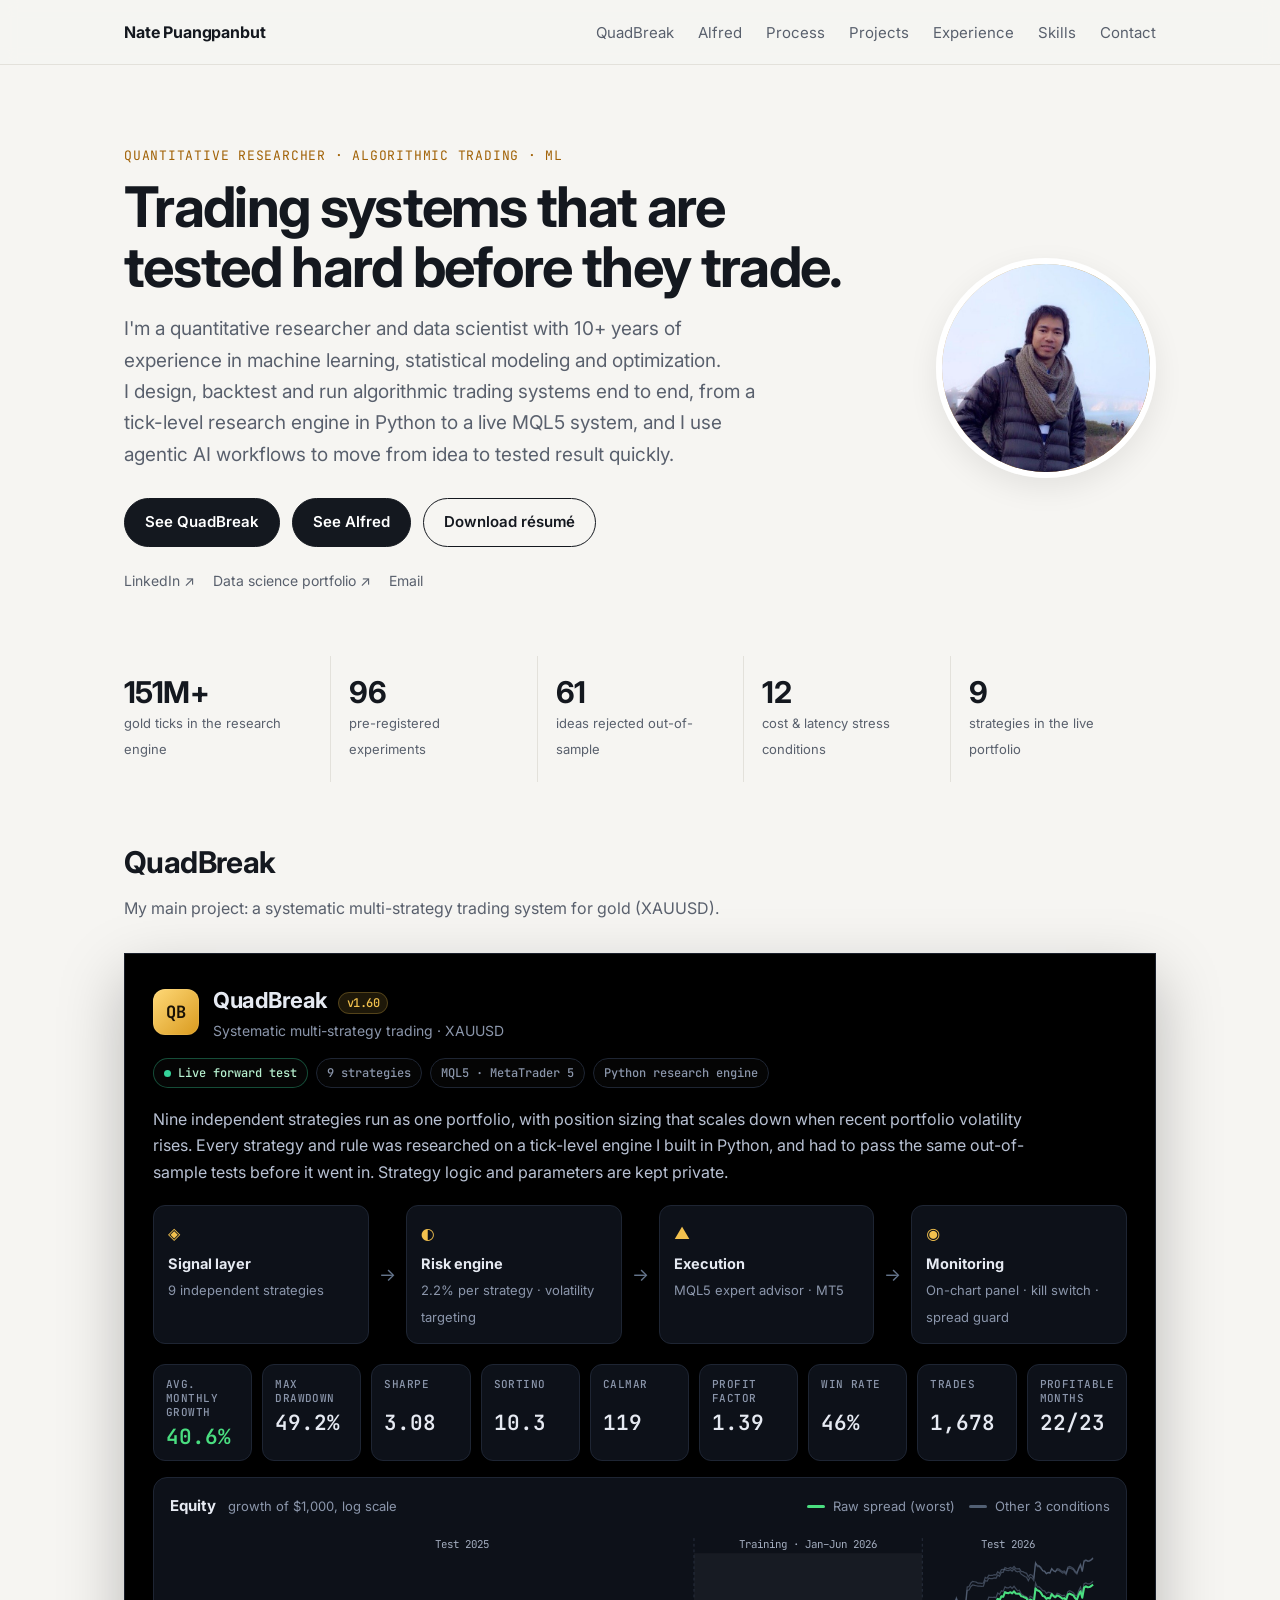
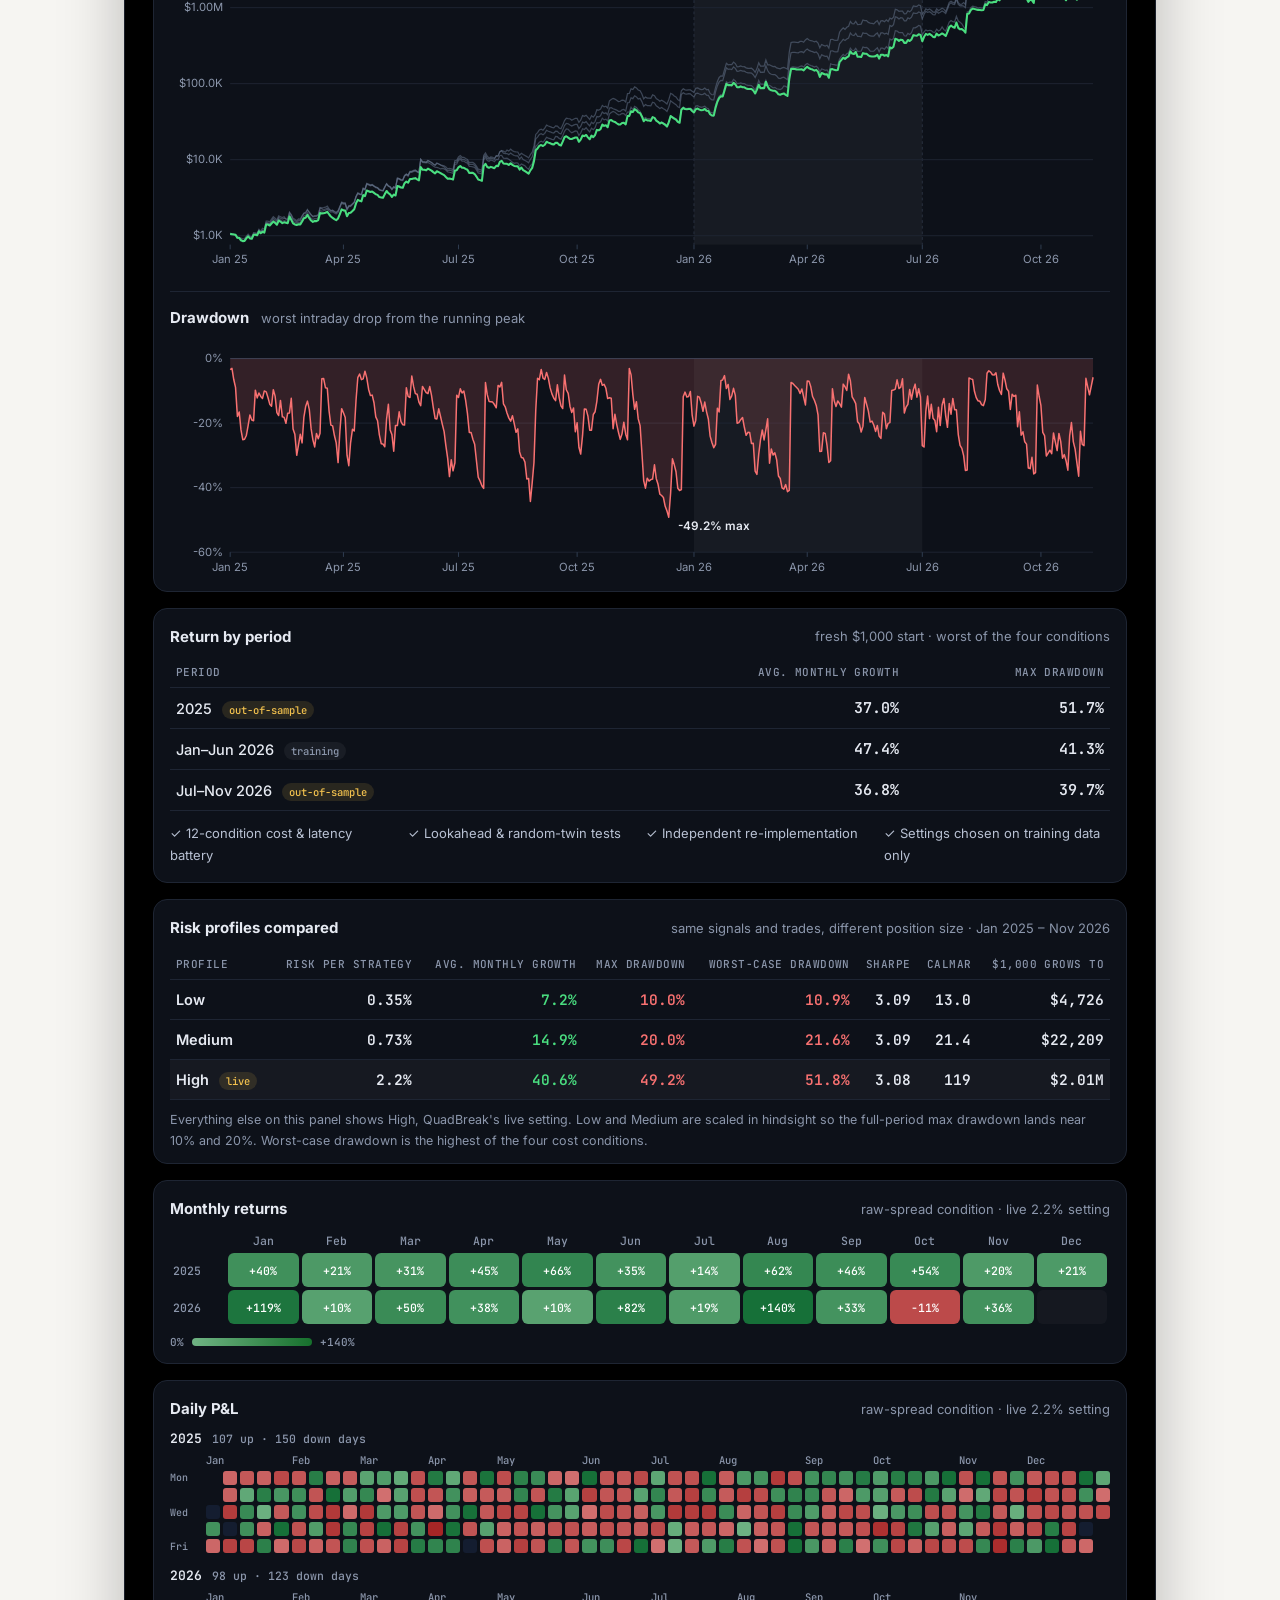
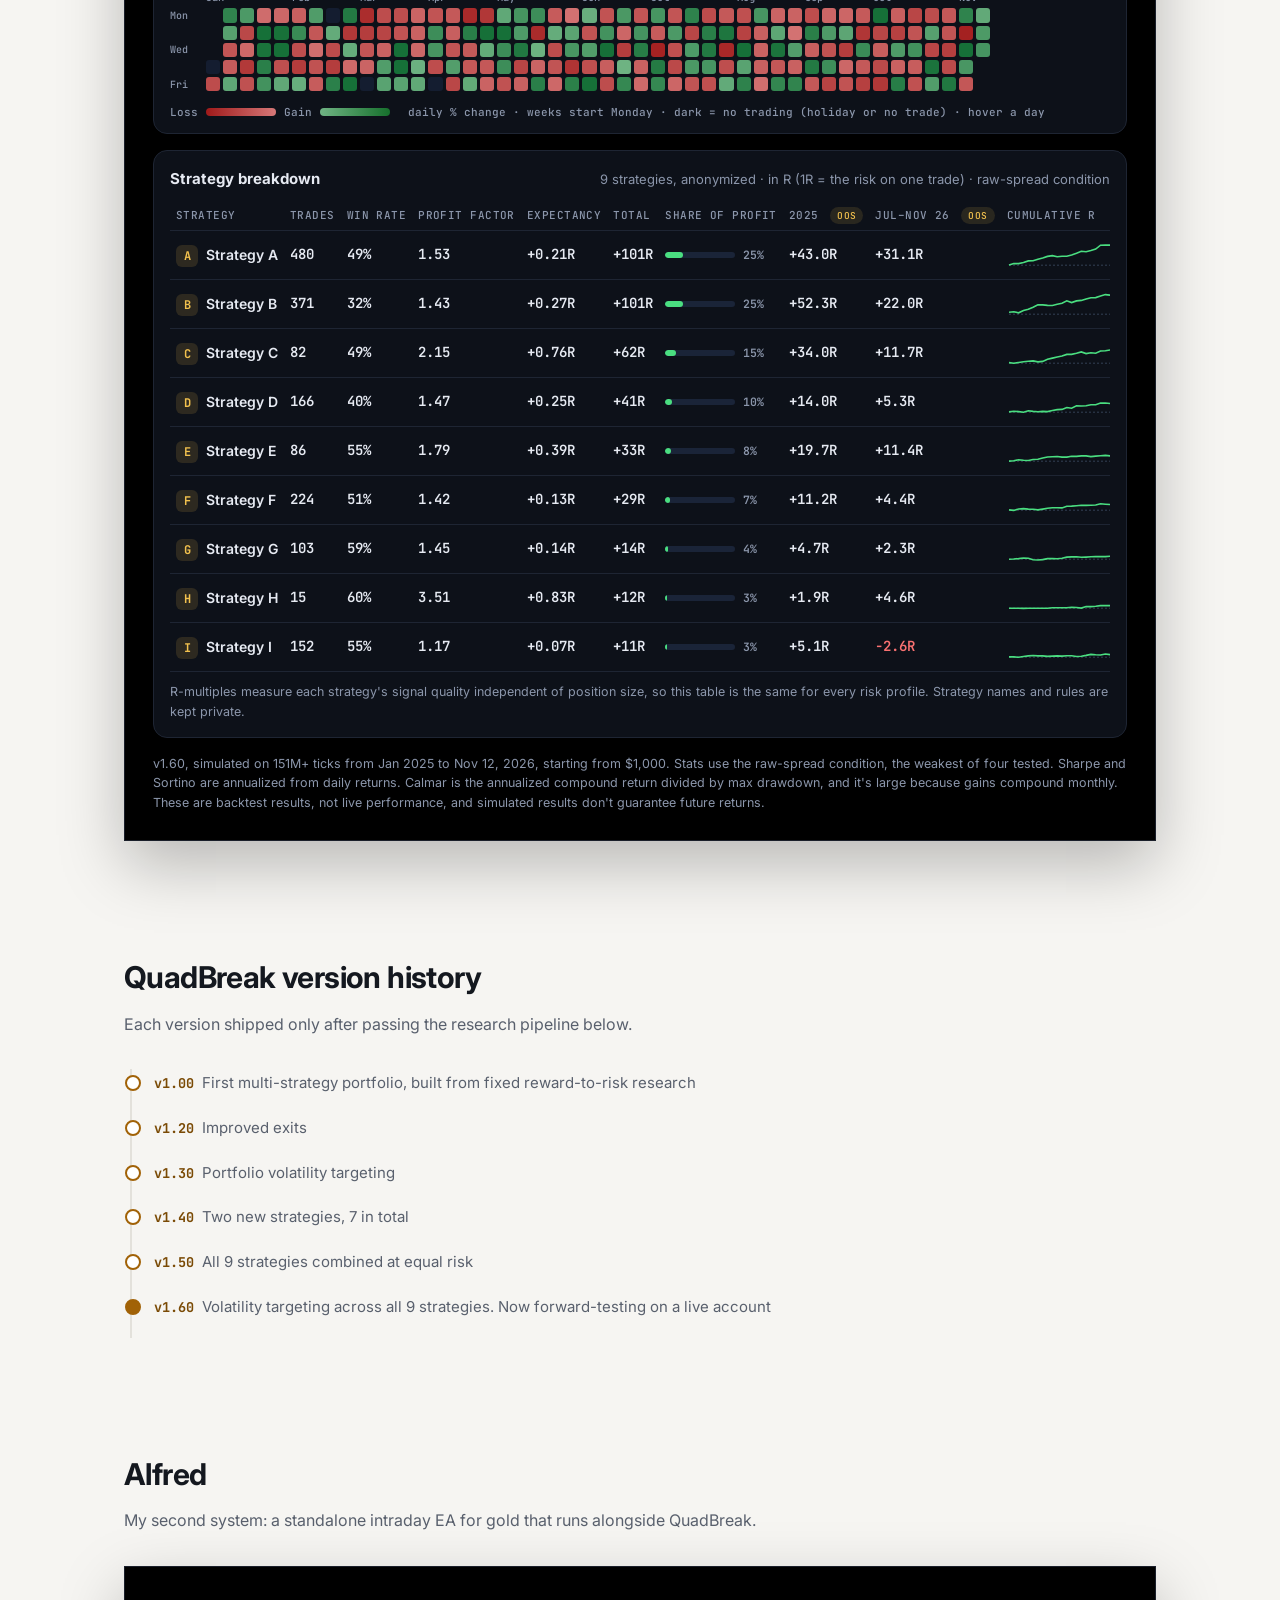
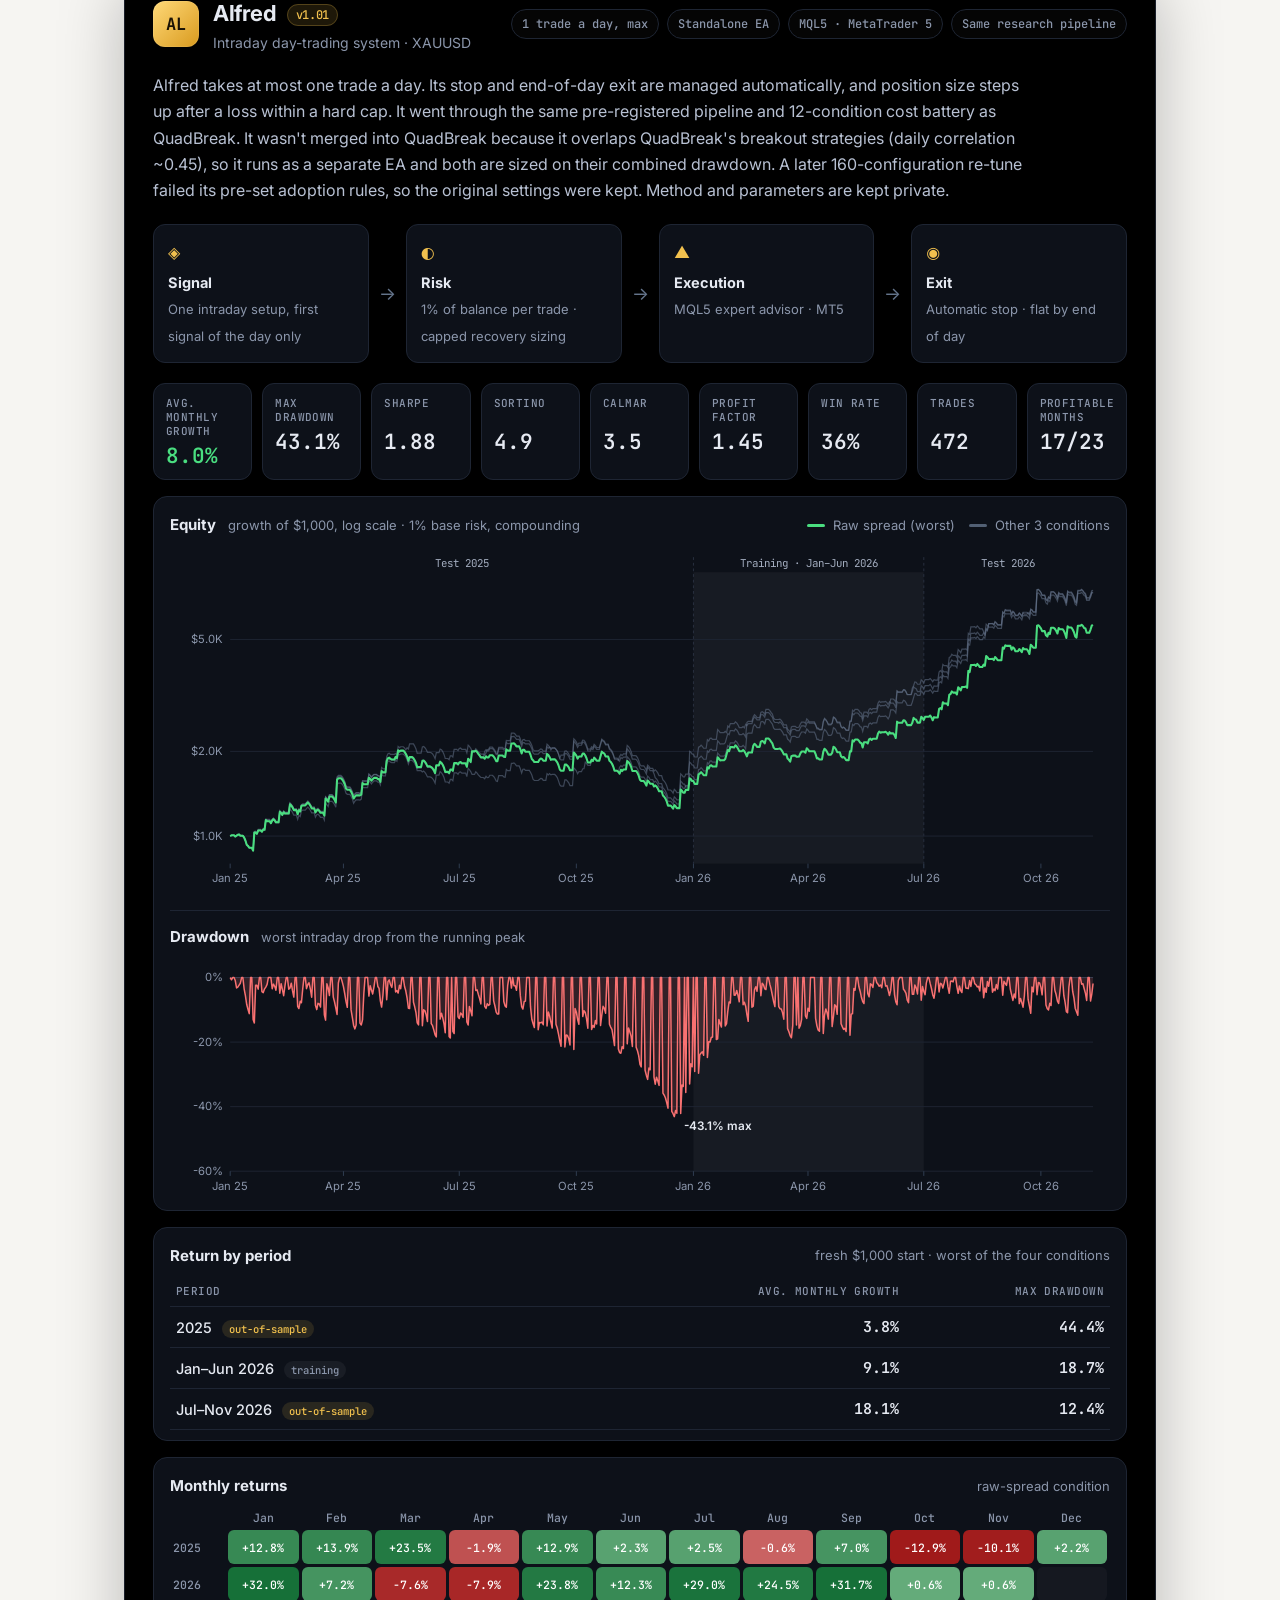
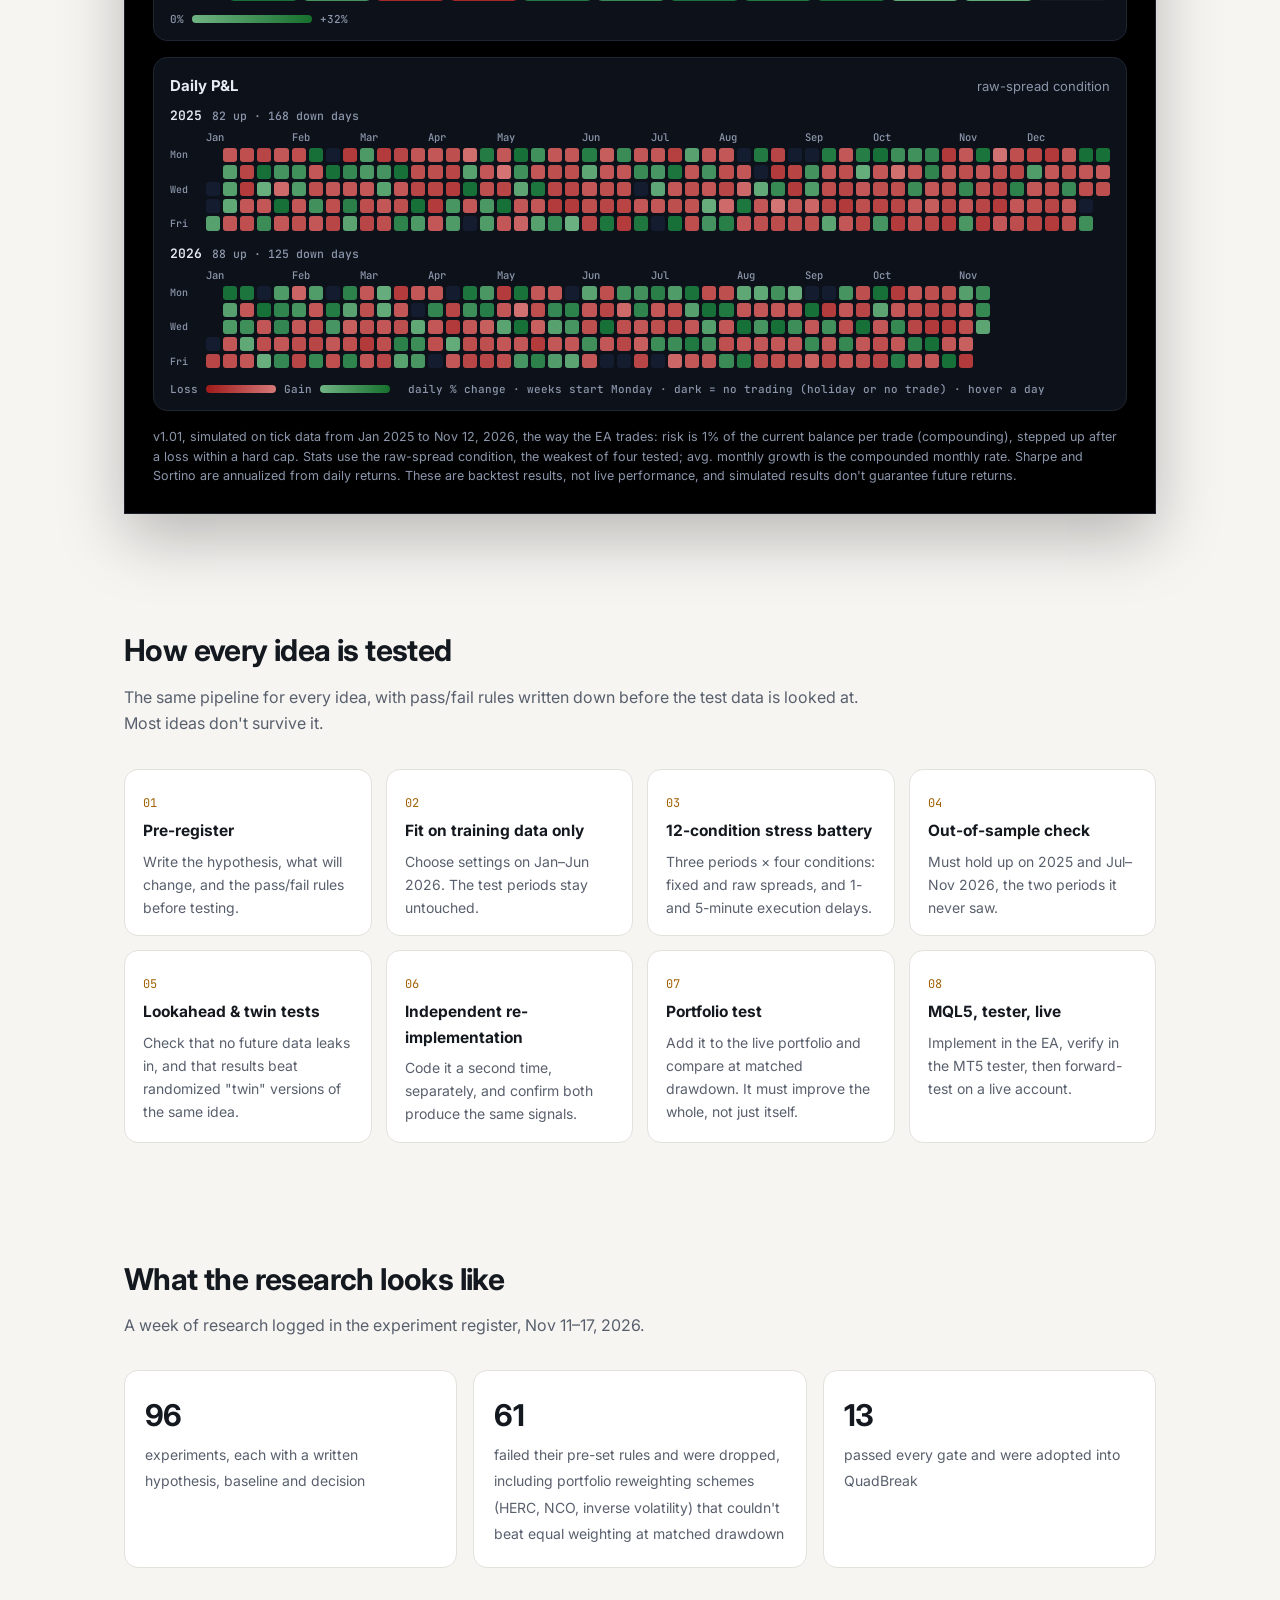
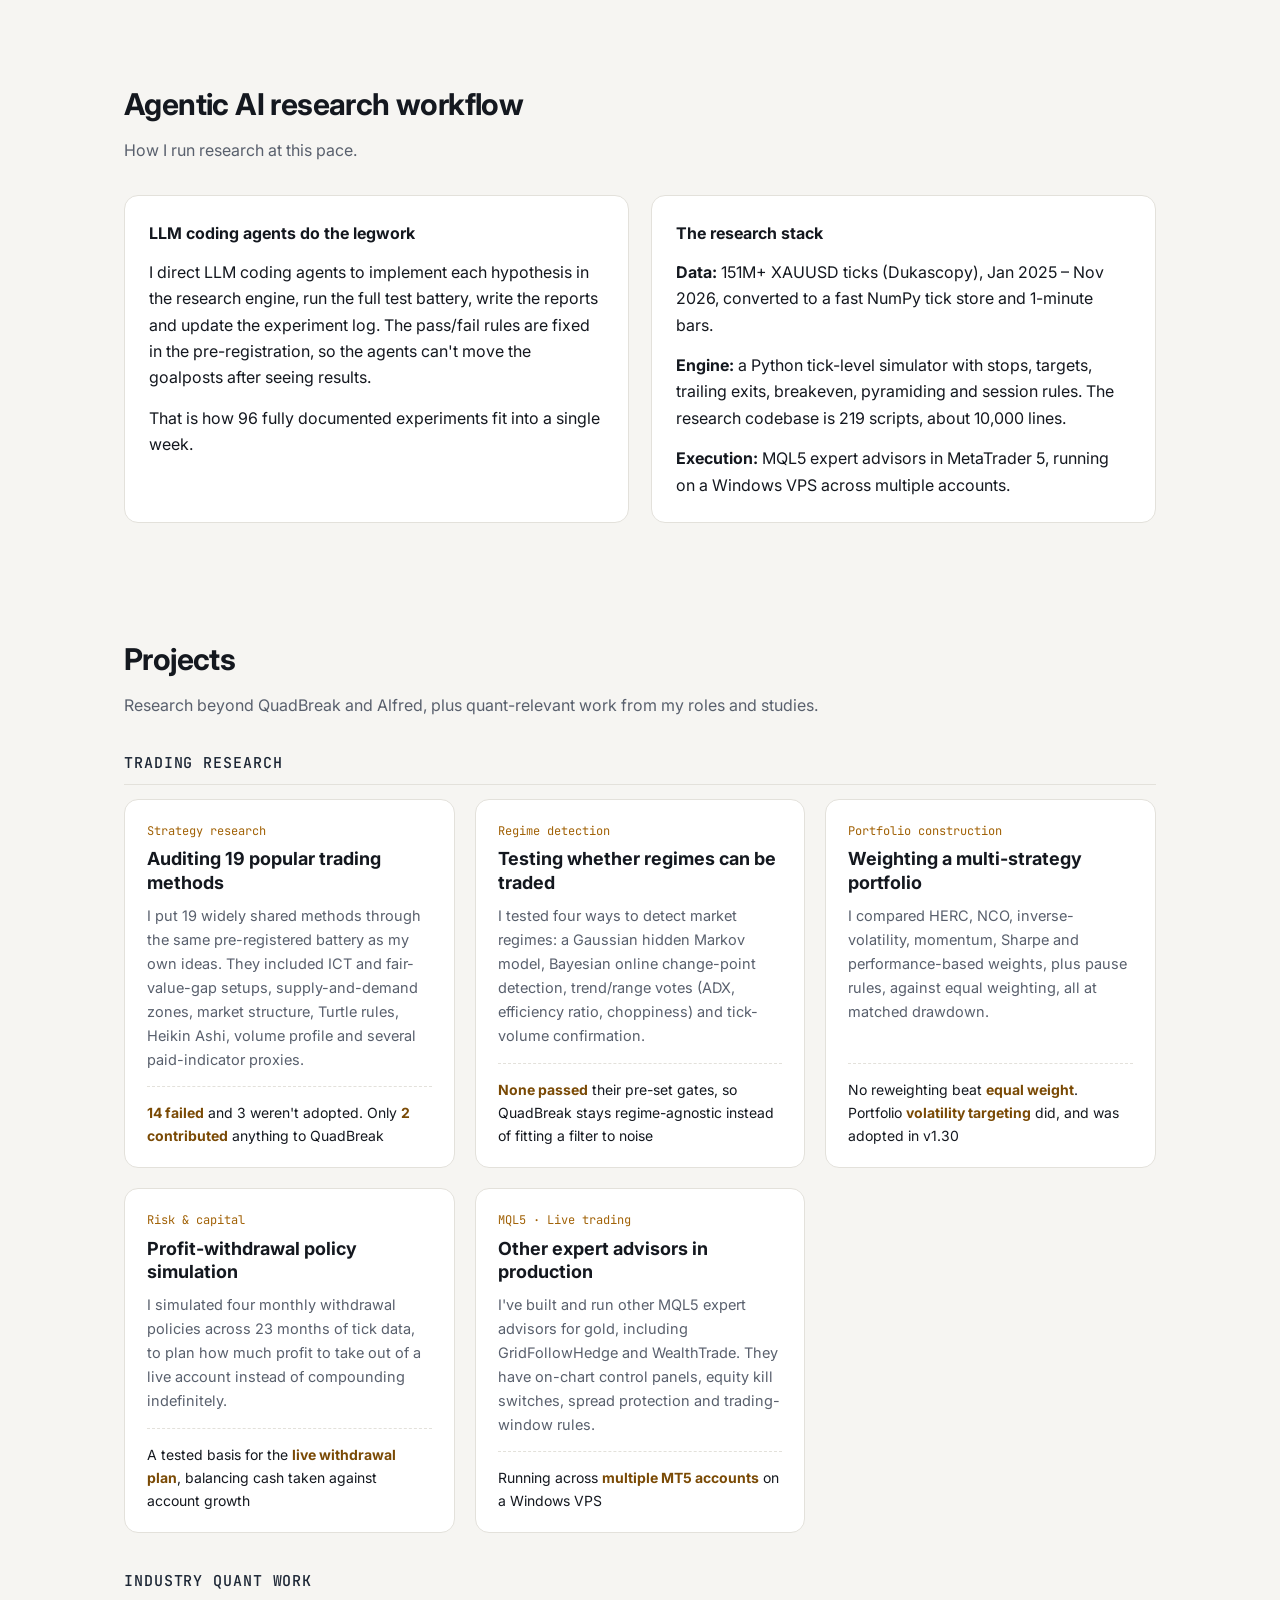
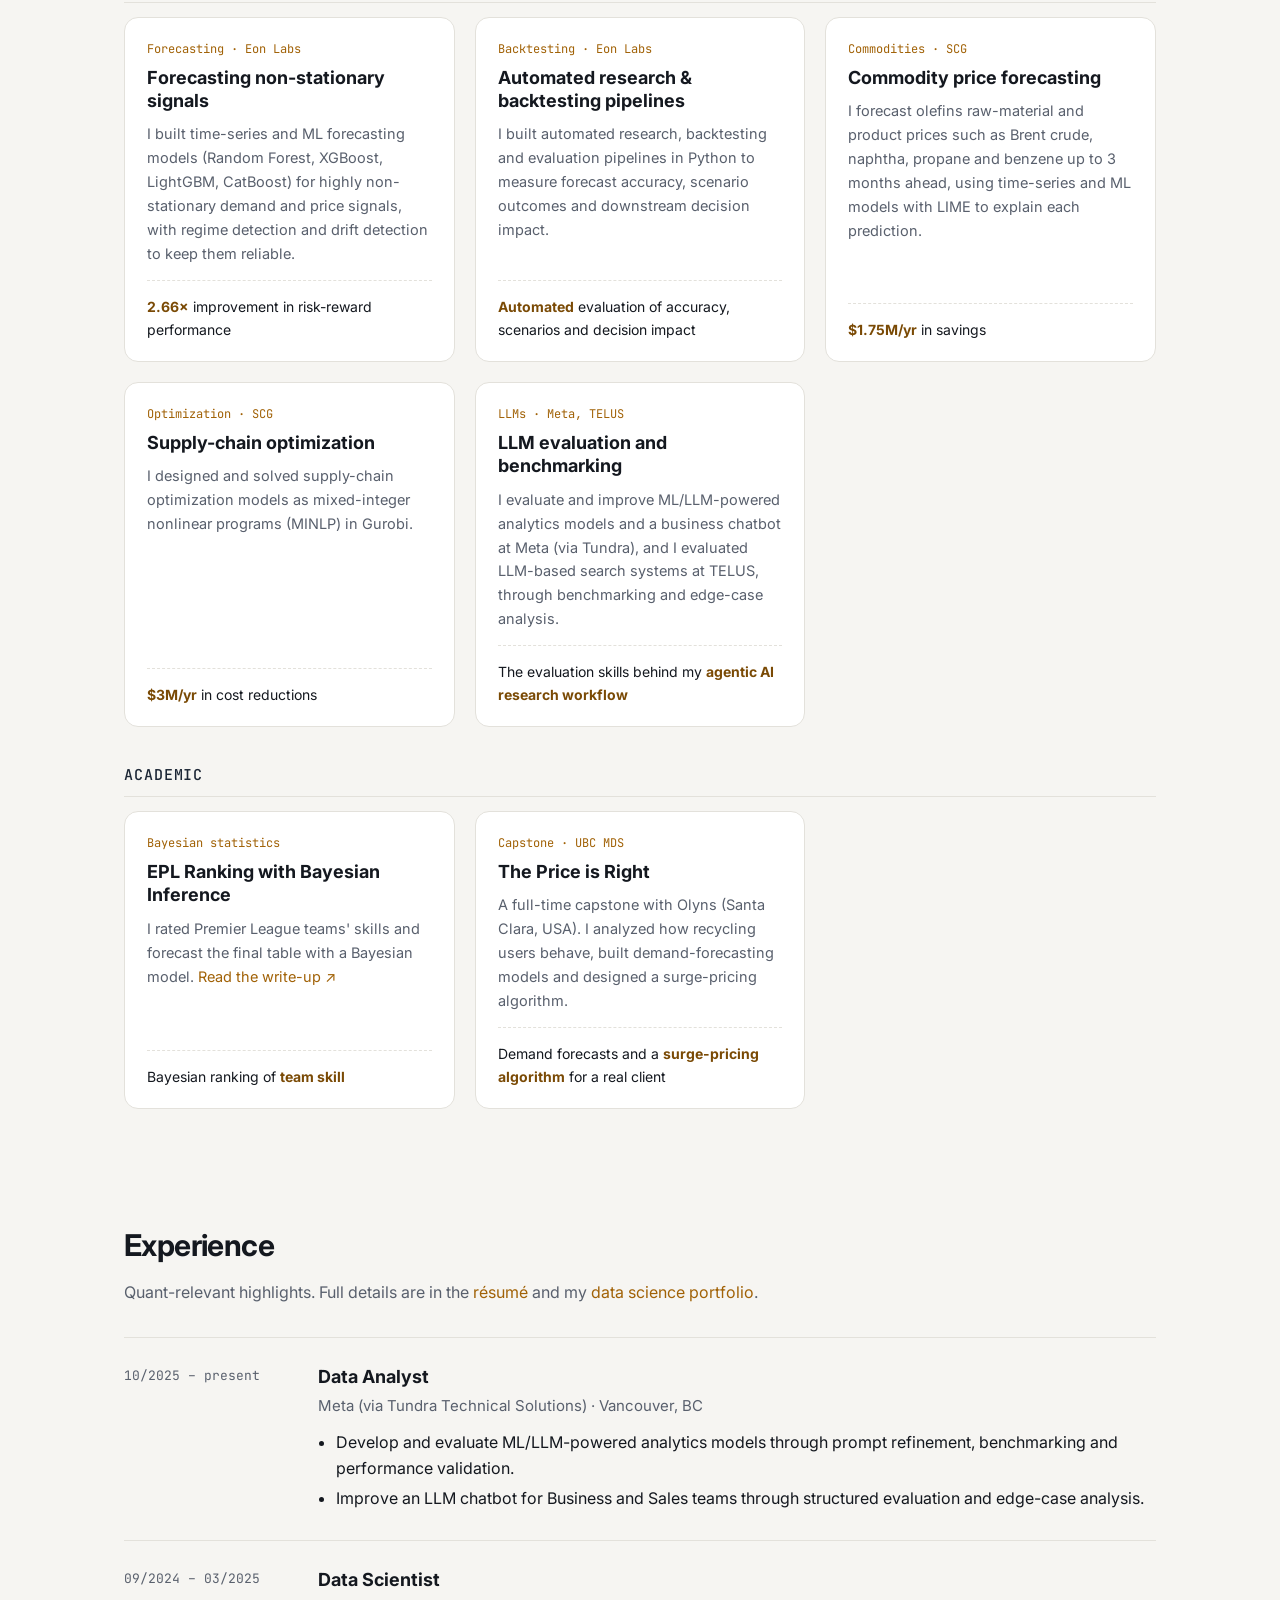
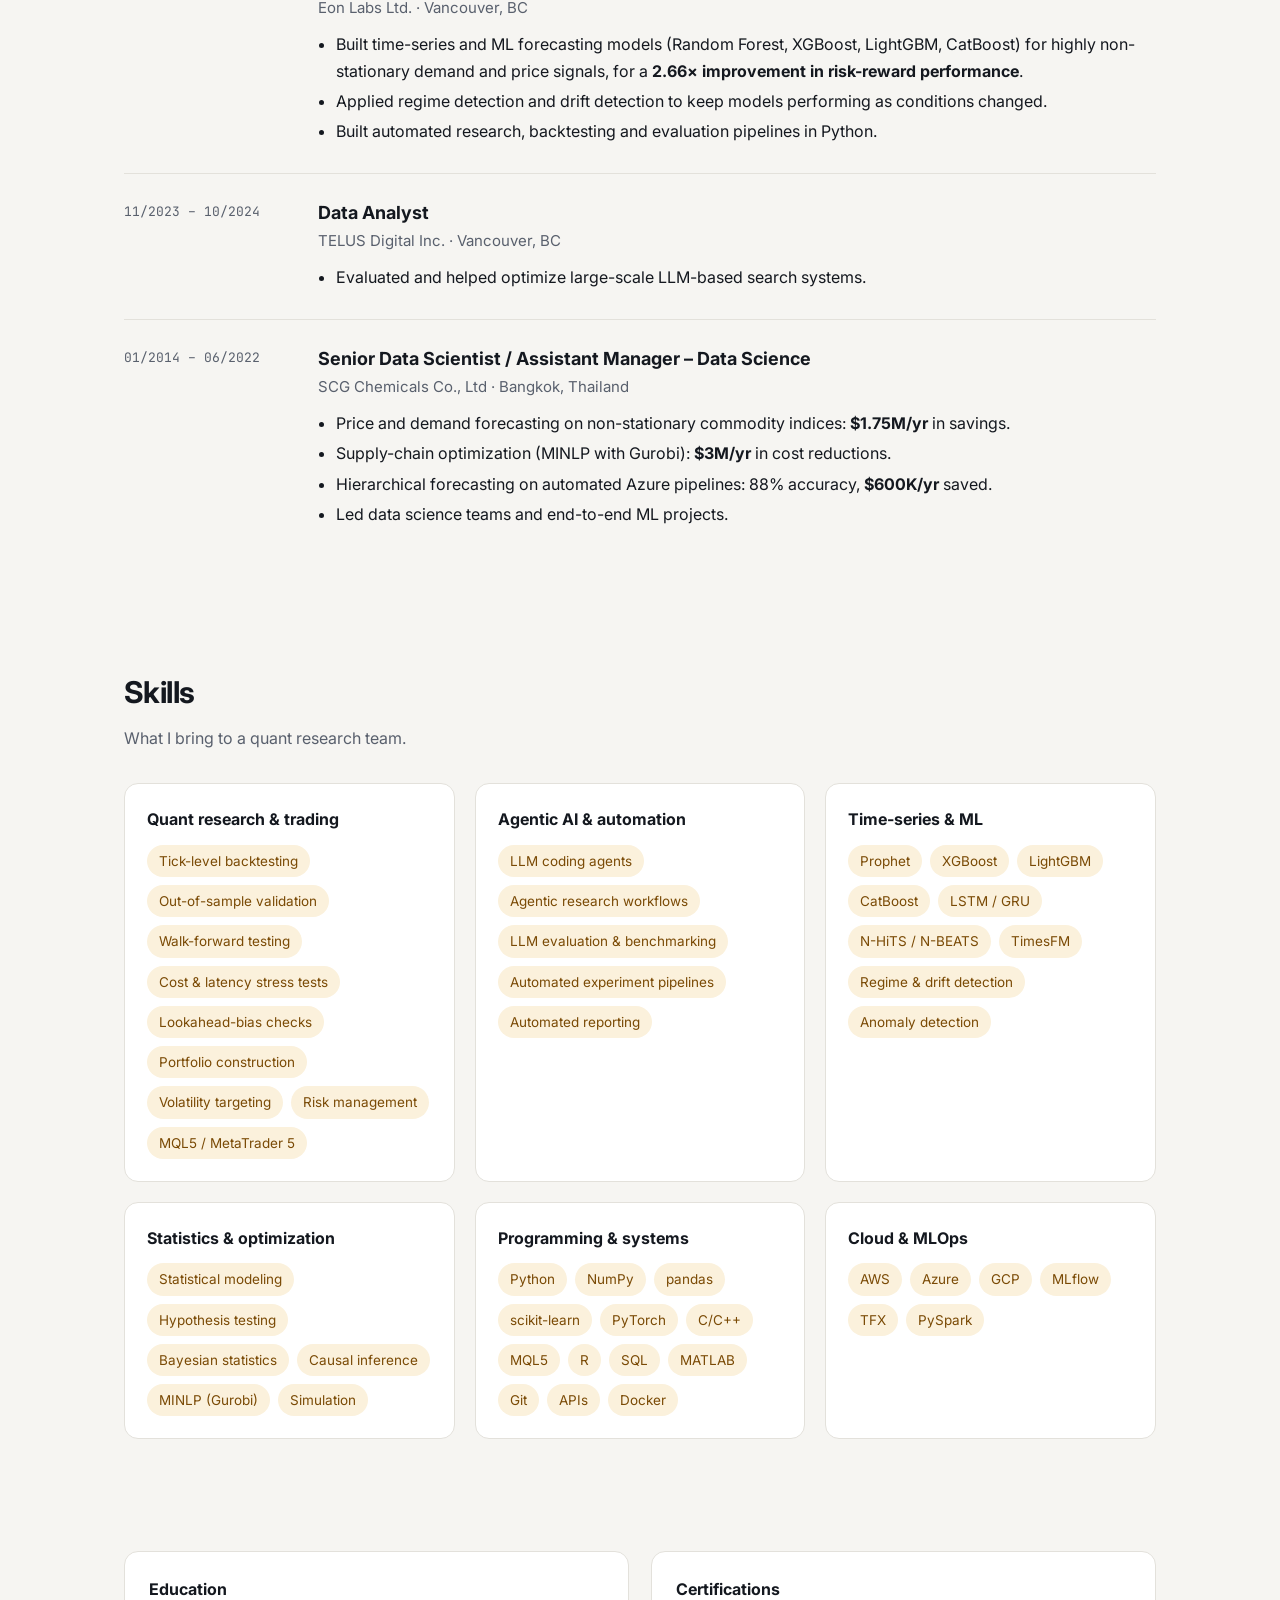
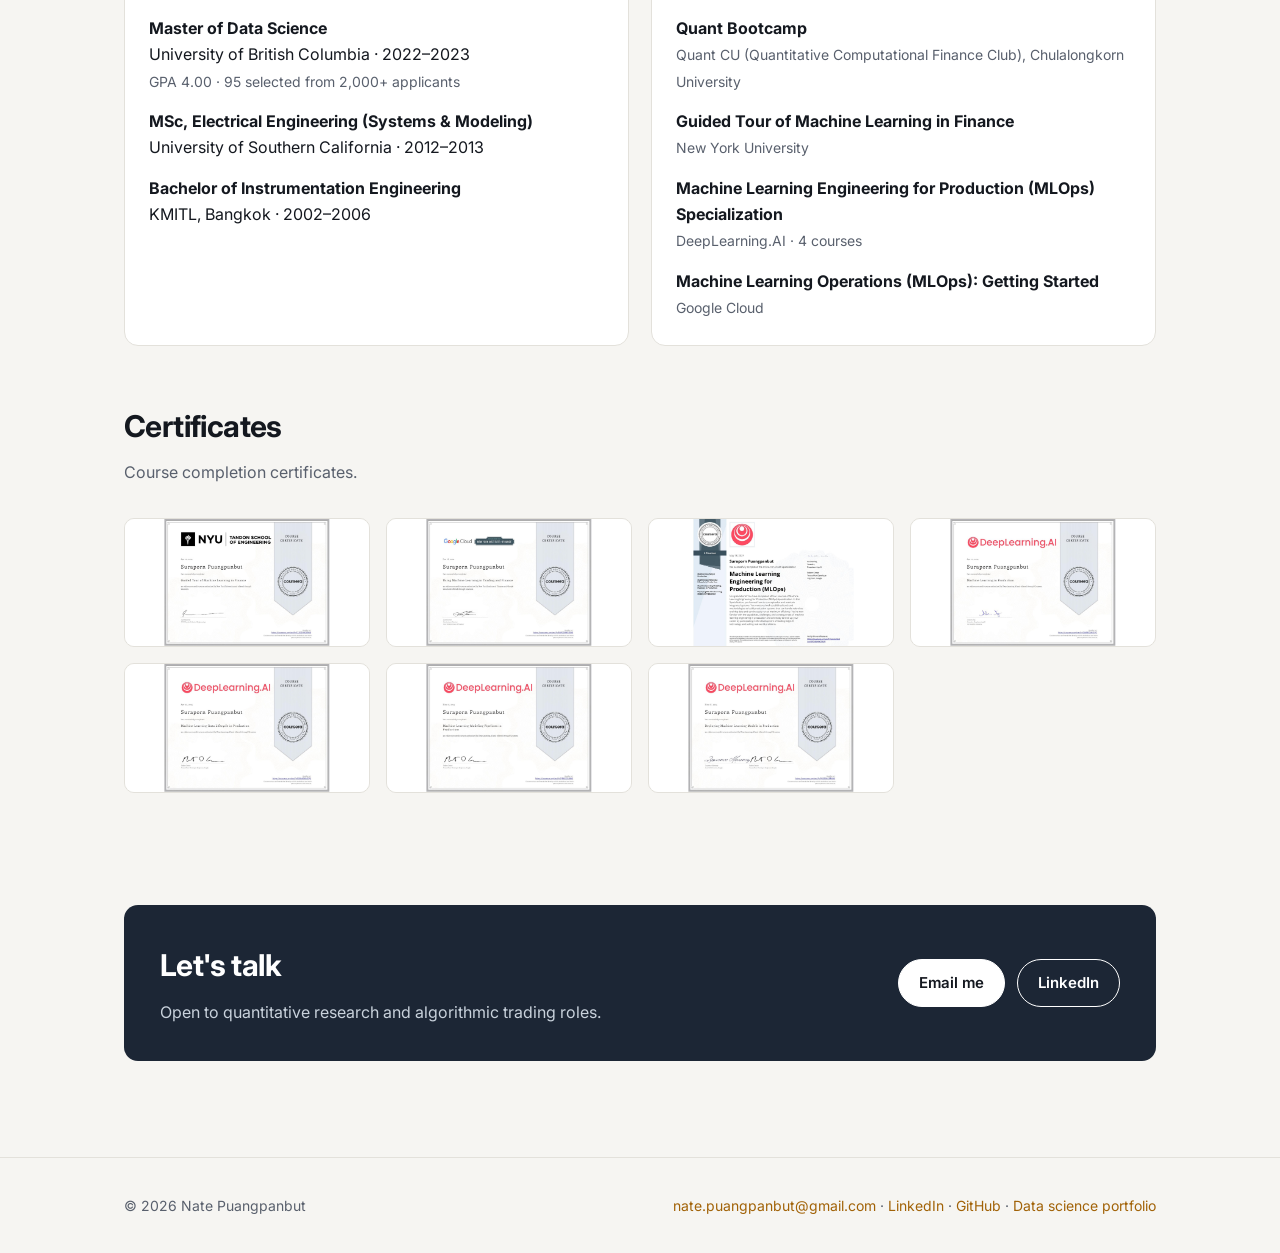
==== home.html @ aa4dc7c1 "Alfred: compounding simulation as the EA trades; resume v5 Co-Authored-By: Claude Opus 5.5 <noreply@" ====
<!DOCTYPE html>
<html lang="en">
<head>
<meta charset="utf-8">
<meta name="viewport" content="width=device-width, initial-scale=1">
<title>Nate Puangpanbut | Quantitative Researcher</title>
<meta name="description" content="Quantitative researcher building and validating algorithmic trading systems: QuadBreak, a multi-strategy XAUUSD system with a tick-level Python research engine and agentic AI research workflow.">
<meta property="og:title" content="Nate Puangpanbut | Quantitative Researcher">
<meta property="og:description" content="QuadBreak: a multi-strategy algorithmic trading system for gold, built on a tick-level research engine and validated out-of-sample.">
<meta property="og:image" content="https://suraporn.github.io/quant/images/profile.jpg">
<link rel="icon" href="images/favicon.svg">
<link rel="preconnect" href="https://fonts.googleapis.com">
<link href="https://fonts.googleapis.com/css2?family=Inter:wght@400;500;600;700&family=JetBrains+Mono:wght@500&display=swap" rel="stylesheet">
<link rel="stylesheet" href="style.css?v=12">
</head>
<body>
<header class="site"><div class="wrap">
<a class="brand" href="#top">Nate Puangpanbut</a>
<nav><a href="#quadbreak">QuadBreak</a><a href="#alfred">Alfred</a><a href="#process">Process</a><a href="#projects">Projects</a><a href="#experience">Experience</a><a href="#skills">Skills</a><a href="#contact">Contact</a></nav>
</div></header>

<main class="wrap" id="top">
<section class="hero" style="padding-bottom:24px">
<div>
<div class="eyebrow">Quantitative Researcher · Algorithmic Trading · ML</div>
<h1>Trading systems that are tested hard before they trade.</h1>
<p class="lead">I'm a quantitative researcher and data scientist with 10+ years of experience in machine learning, statistical modeling and optimization. I&nbsp;design, backtest and run algorithmic trading systems end to end, from a tick-level research engine in Python to a live MQL5 system, and I use agentic AI workflows to move from idea to tested result quickly.</p>
<div class="btns"><a class="btn primary" href="#quadbreak">See QuadBreak</a><a class="btn primary" href="#alfred">See Alfred</a><a class="btn" href="files/resume.pdf?v=6" target="_blank">Download résumé</a></div>
<div class="socials">
<a href="https://www.linkedin.com/in/suraporn/" target="_blank" rel="noopener">LinkedIn ↗</a>
<a href="https://suraporn.github.io/ds/" target="_blank" rel="noopener">Data science portfolio ↗</a>
<a href="mailto:nate.puangpanbut@gmail.com">Email</a>
</div>
</div>
<div class="avatar"><span>NP</span><img src="images/profile.jpg" alt="Nate Puangpanbut" onerror="this.remove()"></div>
</section>

<div class="stats">
<div><b>151M+</b><span>gold ticks in the research engine</span></div>
<div><b>96</b><span>pre-registered experiments</span></div>
<div><b>61</b><span>ideas rejected out-of-sample</span></div>
<div><b>12</b><span>cost &amp; latency stress conditions</span></div>
<div><b>9</b><span>strategies in the live portfolio</span></div>
</div>

<section id="quadbreak">
<h2>QuadBreak</h2>
<p class="sub">My main project: a systematic multi-strategy trading system for gold (XAUUSD).</p>

<div class="qb">
<div class="qb-head">
<div class="qb-brand"><div class="qb-logo">QB</div><div><div class="qb-name">QuadBreak <span>v1.60</span></div><div class="qb-tag">Systematic multi-strategy trading · XAUUSD</div></div></div>
<div class="qb-pills"><span class="pill live"><i></i>Live forward test</span><span class="pill">9 strategies</span><span class="pill">MQL5 · MetaTrader 5</span><span class="pill">Python research engine</span></div>
</div>

<p class="qb-intro">Nine independent strategies run as one portfolio, with position sizing that scales down when recent portfolio volatility rises. Every strategy and rule was researched on a tick-level engine I built in Python, and had to pass the same out-of-sample tests before it went in. Strategy logic and parameters are kept private.</p>

<div class="qb-arch">
<div class="mod"><div class="ic">◈</div><b>Signal layer</b><span>9 independent strategies</span></div>
<div class="arrow">→</div>
<div class="mod"><div class="ic">◐</div><b>Risk engine</b><span data-kpi="risk">2.2% per strategy · volatility targeting</span></div>
<div class="arrow">→</div>
<div class="mod"><div class="ic">▲</div><b>Execution</b><span>MQL5 expert advisor · MT5</span></div>
<div class="arrow">→</div>
<div class="mod"><div class="ic">◉</div><b>Monitoring</b><span>On-chart panel · kill switch · spread guard</span></div>
</div>

<div class="qb-kpis">
<div><span>Avg. monthly growth</span><b data-kpi="avg_month">40.6%</b></div>
<div><span>Max drawdown</span><b data-kpi="mdd">49.2%</b></div>
<div><span>Sharpe</span><b data-kpi="sharpe">3.08</b></div>
<div><span>Sortino</span><b data-kpi="sortino">10.3</b></div>
<div><span>Calmar</span><b data-kpi="calmar">119</b></div>
<div><span>Profit factor</span><b data-kpi="pf">1.39</b></div>
<div><span>Win rate</span><b data-kpi="win">46%</b></div>
<div><span>Trades</span><b data-kpi="trades">1,678</b></div>
<div><span>Profitable months</span><b data-kpi="pos_months">22/23</b></div>
</div>

<div class="qb-card">
<div class="qb-card-head"><b>Equity <span class="muted">growth of $1,000, log scale</span></b>
<div class="legend chart-legend"><span class="sw main"></span>Raw spread (worst) <span class="sw ctx"></span>Other 3 conditions</div>
</div>
<div class="chart-host" id="chart-equity" aria-label="Growth of $1,000, log scale"></div>
<div class="qb-card-head sub-head"><b>Drawdown <span class="muted">worst intraday drop from the running peak</span></b></div>
<div class="chart-host" id="chart-dd" aria-label="Drawdown chart"></div>
</div>

<div class="qb-card">
<div class="qb-card-head"><b>Return by period</b><span class="muted">fresh $1,000 start · worst of the four conditions</span></div>
<div class="tablewrap"><table class="qb-table periods" aria-label="QuadBreak v1.60 results by period">
<thead><tr><th>Period</th><th>Avg. monthly growth</th><th>Max drawdown</th></tr></thead>
<tbody>
<tr><td>2025 <em>out-of-sample</em></td><td data-pg="2025"></td><td data-pm="2025"></td></tr>
<tr><td>Jan–Jun 2026 <em class="train">training</em></td><td data-pg="Train"></td><td data-pm="Train"></td></tr>
<tr><td>Jul–Nov 2026 <em>out-of-sample</em></td><td data-pg="JulNov"></td><td data-pm="JulNov"></td></tr>
</tbody>
</table></div>
<div class="qb-checks">
<div>✓ 12-condition cost &amp; latency battery</div>
<div>✓ Lookahead &amp; random-twin tests</div>
<div>✓ Independent re-implementation</div>
<div>✓ Settings chosen on training data only</div>
</div>
</div>

<div class="qb-card">
<div class="qb-card-head"><b>Risk profiles compared</b><span class="muted">same signals and trades, different position size · Jan 2025 – Nov 2026</span></div>
<div class="tablewrap"><table class="qb-table profiles" aria-label="QuadBreak risk profiles compared">
<thead><tr><th>Profile</th><th>Risk per strategy</th><th>Avg. monthly growth</th><th>Max drawdown</th><th>Worst-case drawdown</th><th>Sharpe</th><th>Calmar</th><th>$1,000 grows to</th></tr></thead>
<tbody id="profiles"></tbody>
</table></div>
<p class="muted" style="margin:10px 0 2px;font-size:12.5px">Everything else on this panel shows High, QuadBreak's live setting. Low and Medium are scaled in hindsight so the full-period max drawdown lands near 10% and 20%. Worst-case drawdown is the highest of the four cost conditions.</p>
</div>

<div class="qb-card">
<div class="qb-card-head"><b>Monthly returns</b><span class="muted">raw-spread condition · live 2.2% setting</span></div>
<div id="heatmap" class="heat" aria-label="Monthly returns heatmap"></div>
</div>

<div class="qb-card cal-card">
<div class="qb-card-head"><b>Daily P&amp;L</b><span class="muted">raw-spread condition · live 2.2% setting</span></div>
<div id="calendar" class="cal"></div>
<div class="chart-tip cal-tip" hidden></div>
</div>

<div class="qb-card">
<div class="qb-card-head"><b>Strategy breakdown</b><span class="muted">9 strategies, anonymized · in R (1R = the risk on one trade) · raw-spread condition</span></div>
<div id="strategies"></div>
<p class="muted" style="margin:10px 0 4px;font-size:12.5px">R-multiples measure each strategy's signal quality independent of position size, so this table is the same for every risk profile. Strategy names and rules are kept private.</p>
</div>

<p class="qb-foot">v1.60, simulated on 151M+ ticks from Jan 2025 to Nov 12, 2026, starting from $1,000. Stats use the raw-spread condition, the weakest of four tested. Sharpe and Sortino are annualized from daily returns. Calmar is the annualized compound return divided by max drawdown, and it's large because gains compound monthly. These are backtest results, not live performance, and simulated results don't guarantee future returns.</p>
</div>
</section>

<section id="versions">
<h2>QuadBreak version history</h2>
<p class="sub">Each version shipped only after passing the research pipeline below.</p>
<div class="timeline2">
<div class="v"><b>v1.00</b><span>First multi-strategy portfolio, built from fixed reward-to-risk research</span></div>
<div class="v"><b>v1.20</b><span>Improved exits</span></div>
<div class="v"><b>v1.30</b><span>Portfolio volatility targeting</span></div>
<div class="v"><b>v1.40</b><span>Two new strategies, 7 in total</span></div>
<div class="v"><b>v1.50</b><span>All 9 strategies combined at equal risk</span></div>
<div class="v now"><b>v1.60</b><span>Volatility targeting across all 9 strategies. Now forward-testing on a live account</span></div>
</div>
</section>

<section id="alfred">
<h2>Alfred</h2>
<p class="sub">My second system: a standalone intraday EA for gold that runs alongside QuadBreak.</p>

<div class="qb al">
<div class="qb-head">
<div class="qb-brand"><div class="qb-logo">AL</div><div><div class="qb-name">Alfred <span>v1.01</span></div><div class="qb-tag">Intraday day-trading system · XAUUSD</div></div></div>
<div class="qb-pills"><span class="pill">1 trade a day, max</span><span class="pill">Standalone EA</span><span class="pill">MQL5 · MetaTrader 5</span><span class="pill">Same research pipeline</span></div>
</div>

<p class="qb-intro">Alfred takes at most one trade a day. Its stop and end-of-day exit are managed automatically, and position size steps up after a loss within a hard cap. It went through the same pre-registered pipeline and 12-condition cost battery as QuadBreak. It wasn't merged into QuadBreak because it overlaps QuadBreak's breakout strategies (daily correlation ~0.45), so it runs as a separate EA and both are sized on their combined drawdown. A later 160-configuration re-tune failed its pre-set adoption rules, so the original settings were kept. Method and parameters are kept private.</p>

<div class="qb-arch">
<div class="mod"><div class="ic">◈</div><b>Signal</b><span>One intraday setup, first signal of the day only</span></div>
<div class="arrow">→</div>
<div class="mod"><div class="ic">◐</div><b>Risk</b><span>1% of balance per trade · capped recovery sizing</span></div>
<div class="arrow">→</div>
<div class="mod"><div class="ic">▲</div><b>Execution</b><span>MQL5 expert advisor · MT5</span></div>
<div class="arrow">→</div>
<div class="mod"><div class="ic">◉</div><b>Exit</b><span>Automatic stop · flat by end of day</span></div>
</div>

<div class="qb-kpis">
<div><span>Avg. monthly growth</span><b data-akpi="avg_month">–</b></div>
<div><span>Max drawdown</span><b data-akpi="mdd">–</b></div>
<div><span>Sharpe</span><b data-akpi="sharpe">–</b></div>
<div><span>Sortino</span><b data-akpi="sortino">–</b></div>
<div><span>Calmar</span><b data-akpi="calmar">–</b></div>
<div><span>Profit factor</span><b data-akpi="pf">–</b></div>
<div><span>Win rate</span><b data-akpi="win">–</b></div>
<div><span>Trades</span><b data-akpi="trades">–</b></div>
<div><span>Profitable months</span><b data-akpi="pos_months">–</b></div>
</div>

<div class="qb-card">
<div class="qb-card-head"><b>Equity <span class="muted">growth of $1,000, log scale · 1% base risk, compounding</span></b>
<div class="legend chart-legend"><span class="sw main"></span>Raw spread (worst) <span class="sw ctx"></span>Other 3 conditions</div>
</div>
<div class="chart-host" id="al-equity" aria-label="Alfred equity"></div>
<div class="qb-card-head sub-head"><b>Drawdown <span class="muted">worst intraday drop from the running peak</span></b></div>
<div class="chart-host" id="al-dd" aria-label="Alfred drawdown"></div>
</div>

<div class="qb-card">
<div class="qb-card-head"><b>Return by period</b><span class="muted">fresh $1,000 start · worst of the four conditions</span></div>
<div class="tablewrap"><table class="qb-table periods" aria-label="Alfred results by period">
<thead><tr><th>Period</th><th>Avg. monthly growth</th><th>Max drawdown</th></tr></thead>
<tbody>
<tr><td>2025 <em>out-of-sample</em></td><td data-apg="2025"></td><td data-apm="2025"></td></tr>
<tr><td>Jan–Jun 2026 <em class="train">training</em></td><td data-apg="Train"></td><td data-apm="Train"></td></tr>
<tr><td>Jul–Nov 2026 <em>out-of-sample</em></td><td data-apg="JulNov"></td><td data-apm="JulNov"></td></tr>
</tbody>
</table></div>
</div>

<div class="qb-card">
<div class="qb-card-head"><b>Monthly returns</b><span class="muted">raw-spread condition</span></div>
<div id="al-heatmap" class="heat" aria-label="Alfred monthly returns"></div>
</div>

<div class="qb-card cal-card">
<div class="qb-card-head"><b>Daily P&amp;L</b><span class="muted">raw-spread condition</span></div>
<div id="al-calendar" class="cal"></div>
<div class="chart-tip cal-tip" hidden></div>
</div>

<p class="qb-foot">v1.01, simulated on tick data from Jan 2025 to Nov 12, 2026, the way the EA trades: risk is 1% of the current balance per trade (compounding), stepped up after a loss within a hard cap. Stats use the raw-spread condition, the weakest of four tested; avg. monthly growth is the compounded monthly rate. Sharpe and Sortino are annualized from daily returns. These are backtest results, not live performance, and simulated results don't guarantee future returns.</p>
</div>
</section>

<section id="process">
<h2>How every idea is tested</h2>
<p class="sub">The same pipeline for every idea, with pass/fail rules written down before the test data is looked at. Most ideas don't survive it.</p>
<div class="pipeline">
<div class="card"><h4>Pre-register</h4><p>Write the hypothesis, what will change, and the pass/fail rules before testing.</p></div>
<div class="card"><h4>Fit on training data only</h4><p>Choose settings on Jan–Jun 2026. The test periods stay untouched.</p></div>
<div class="card"><h4>12-condition stress battery</h4><p>Three periods × four conditions: fixed and raw spreads, and 1- and 5-minute execution delays.</p></div>
<div class="card"><h4>Out-of-sample check</h4><p>Must hold up on 2025 and Jul–Nov 2026, the two periods it never saw.</p></div>
<div class="card"><h4>Lookahead &amp; twin tests</h4><p>Check that no future data leaks in, and that results beat randomized "twin" versions of the same idea.</p></div>
<div class="card"><h4>Independent re-implementation</h4><p>Code it a second time, separately, and confirm both produce the same signals.</p></div>
<div class="card"><h4>Portfolio test</h4><p>Add it to the live portfolio and compare at matched drawdown. It must improve the whole, not just itself.</p></div>
<div class="card"><h4>MQL5, tester, live</h4><p>Implement in the EA, verify in the MT5 tester, then forward-test on a live account.</p></div>
</div>
</section>

<section>
<h2>What the research looks like</h2>
<p class="sub">A week of research logged in the experiment register, Nov 11–17, 2026.</p>
<div class="funnel">
<div class="card"><b>96</b><span>experiments, each with a written hypothesis, baseline and decision</span></div>
<div class="card"><b>61</b><span>failed their pre-set rules and were dropped, including portfolio reweighting schemes (HERC, NCO, inverse volatility) that couldn't beat equal weighting at matched drawdown</span></div>
<div class="card"><b>13</b><span>passed every gate and were adopted into QuadBreak</span></div>
</div>
</section>

<section>
<h2>Agentic AI research workflow</h2>
<p class="sub">How I run research at this pace.</p>
<div class="two">
<div class="card box"><h3>LLM coding agents do the legwork</h3>
<p>I direct LLM coding agents to implement each hypothesis in the research engine, run the full test battery, write the reports and update the experiment log. The pass/fail rules are fixed in the pre-registration, so the agents can't move the goalposts after seeing results.</p>
<p style="margin:0">That is how 96 fully documented experiments fit into a single week.</p></div>
<div class="card box"><h3>The research stack</h3>
<p><b>Data:</b> 151M+ XAUUSD ticks (Dukascopy), Jan 2025 – Nov 2026, converted to a fast NumPy tick store and 1-minute bars.</p>
<p><b>Engine:</b> a Python tick-level simulator with stops, targets, trailing exits, breakeven, pyramiding and session rules. The research codebase is 219 scripts, about 10,000 lines.</p>
<p style="margin:0"><b>Execution:</b> MQL5 expert advisors in MetaTrader 5, running on a Windows VPS across multiple accounts.</p></div>
</div>
</section>


<section id="projects">
<h2>Projects</h2>
<p class="sub">Research beyond QuadBreak and Alfred, plus quant-relevant work from my roles and studies.</p>
<div class="groups">
<h3 class="group">Trading research</h3>
<div class="cases">
<div class="card case"><div class="tag">Strategy research</div>
<h3>Auditing 19 popular trading methods</h3>
<p>I put 19 widely shared methods through the same pre-registered battery as my own ideas. They included ICT and fair-value-gap setups, supply-and-demand zones, market structure, Turtle rules, Heikin Ashi, volume profile and several paid-indicator proxies.</p>
<div class="result"><b>14 failed</b> and 3 weren't adopted. Only <b>2 contributed</b> anything to QuadBreak</div></div>
<div class="card case"><div class="tag">Regime detection</div>
<h3>Testing whether regimes can be traded</h3>
<p>I tested four ways to detect market regimes: a Gaussian hidden Markov model, Bayesian online change-point detection, trend/range votes (ADX, efficiency ratio, choppiness) and tick-volume confirmation.</p>
<div class="result"><b>None passed</b> their pre-set gates, so QuadBreak stays regime-agnostic instead of fitting a filter to noise</div></div>
<div class="card case"><div class="tag">Portfolio construction</div>
<h3>Weighting a multi-strategy portfolio</h3>
<p>I compared HERC, NCO, inverse-volatility, momentum, Sharpe and performance-based weights, plus pause rules, against equal weighting, all at matched drawdown.</p>
<div class="result">No reweighting beat <b>equal weight</b>. Portfolio <b>volatility targeting</b> did, and was adopted in v1.30</div></div>
<div class="card case"><div class="tag">Risk &amp; capital</div>
<h3>Profit-withdrawal policy simulation</h3>
<p>I simulated four monthly withdrawal policies across 23 months of tick data, to plan how much profit to take out of a live account instead of compounding indefinitely.</p>
<div class="result">A tested basis for the <b>live withdrawal plan</b>, balancing cash taken against account growth</div></div>
<div class="card case"><div class="tag">MQL5 · Live trading</div>
<h3>Other expert advisors in production</h3>
<p>I've built and run other MQL5 expert advisors for gold, including GridFollowHedge and WealthTrade. They have on-chart control panels, equity kill switches, spread protection and trading-window rules.</p>
<div class="result">Running across <b>multiple MT5 accounts</b> on a Windows VPS</div></div>
</div>
<h3 class="group">Industry quant work</h3>
<div class="cases">
<div class="card case"><div class="tag">Forecasting · Eon Labs</div>
<h3>Forecasting non-stationary signals</h3>
<p>I built time-series and ML forecasting models (Random Forest, XGBoost, LightGBM, CatBoost) for highly non-stationary demand and price signals, with regime detection and drift detection to keep them reliable.</p>
<div class="result"><b>2.66×</b> improvement in risk-reward performance</div></div>
<div class="card case"><div class="tag">Backtesting · Eon Labs</div>
<h3>Automated research &amp; backtesting pipelines</h3>
<p>I built automated research, backtesting and evaluation pipelines in Python to measure forecast accuracy, scenario outcomes and downstream decision impact.</p>
<div class="result"><b>Automated</b> evaluation of accuracy, scenarios and decision impact</div></div>
<div class="card case"><div class="tag">Commodities · SCG</div>
<h3>Commodity price forecasting</h3>
<p>I forecast olefins raw-material and product prices such as Brent crude, naphtha, propane and benzene up to 3 months ahead, using time-series and ML models with LIME to explain each prediction.</p>
<div class="result"><b>$1.75M/yr</b> in savings</div></div>
<div class="card case"><div class="tag">Optimization · SCG</div>
<h3>Supply-chain optimization</h3>
<p>I designed and solved supply-chain optimization models as mixed-integer nonlinear programs (MINLP) in Gurobi.</p>
<div class="result"><b>$3M/yr</b> in cost reductions</div></div>
<div class="card case"><div class="tag">LLMs · Meta, TELUS</div>
<h3>LLM evaluation and benchmarking</h3>
<p>I evaluate and improve ML/LLM-powered analytics models and a business chatbot at Meta (via Tundra), and I evaluated LLM-based search systems at TELUS, through benchmarking and edge-case analysis.</p>
<div class="result">The evaluation skills behind my <b>agentic AI research workflow</b></div></div>
</div>
<h3 class="group">Academic</h3>
<div class="cases">
<div class="card case"><div class="tag">Bayesian statistics</div>
<h3>EPL Ranking with Bayesian Inference</h3>
<p>I rated Premier League teams' skills and forecast the final table with a Bayesian model. <a href="https://suraporn.github.io/ds/post/epl-ranking-with-bayesian-inference.html" target="_blank" rel="noopener">Read the write-up ↗</a></p>
<div class="result">Bayesian ranking of <b>team skill</b></div></div>
<div class="card case"><div class="tag">Capstone · UBC MDS</div>
<h3>The Price is Right</h3>
<p>A full-time capstone with Olyns (Santa Clara, USA). I analyzed how recycling users behave, built demand-forecasting models and designed a surge-pricing algorithm.</p>
<div class="result">Demand forecasts and a <b>surge-pricing algorithm</b> for a real client</div></div>
</div>
</div>
</section>


<section id="experience">
<h2>Experience</h2>
<p class="sub">Quant-relevant highlights. Full details are in the <a href="files/resume.pdf?v=6" target="_blank">résumé</a> and my <a href="https://suraporn.github.io/ds/" target="_blank" rel="noopener">data science portfolio</a>.</p>
<div class="timeline">
<div class="job"><div class="when">10/2025 – present</div><div>
<h3>Data Analyst</h3><div class="org">Meta (via Tundra Technical Solutions) · Vancouver, BC</div>
<ul><li>Develop and evaluate ML/LLM-powered analytics models through prompt refinement, benchmarking and performance validation.</li>
<li>Improve an LLM chatbot for Business and Sales teams through structured evaluation and edge-case analysis.</li></ul></div></div>
<div class="job"><div class="when">09/2024 – 03/2025</div><div>
<h3>Data Scientist</h3><div class="org">Eon Labs Ltd. · Vancouver, BC</div>
<ul><li>Built time-series and ML forecasting models (Random Forest, XGBoost, LightGBM, CatBoost) for highly non-stationary demand and price signals, for a <b>2.66× improvement in risk-reward performance</b>.</li>
<li>Applied regime detection and drift detection to keep models performing as conditions changed.</li>
<li>Built automated research, backtesting and evaluation pipelines in Python.</li></ul></div></div>
<div class="job"><div class="when">11/2023 – 10/2024</div><div>
<h3>Data Analyst</h3><div class="org">TELUS Digital Inc. · Vancouver, BC</div>
<ul><li>Evaluated and helped optimize large-scale LLM-based search systems.</li></ul></div></div>
<div class="job"><div class="when">01/2014 – 06/2022</div><div>
<h3>Senior Data Scientist / Assistant Manager – Data Science</h3><div class="org">SCG Chemicals Co., Ltd · Bangkok, Thailand</div>
<ul><li>Price and demand forecasting on non-stationary commodity indices: <b>$1.75M/yr</b> in savings.</li>
<li>Supply-chain optimization (MINLP with Gurobi): <b>$3M/yr</b> in cost reductions.</li>
<li>Hierarchical forecasting on automated Azure pipelines: 88% accuracy, <b>$600K/yr</b> saved.</li>
<li>Led data science teams and end-to-end ML projects.</li></ul></div></div>
</div>
</section>

<section id="skills">
<h2>Skills</h2>
<p class="sub">What I bring to a quant research team.</p>
<div class="skills">
<div class="card"><h3>Quant research &amp; trading</h3><div class="chips"><span>Tick-level backtesting</span><span>Out-of-sample validation</span><span>Walk-forward testing</span><span>Cost &amp; latency stress tests</span><span>Lookahead-bias checks</span><span>Portfolio construction</span><span>Volatility targeting</span><span>Risk management</span><span>MQL5 / MetaTrader 5</span></div></div>
<div class="card"><h3>Agentic AI &amp; automation</h3><div class="chips"><span>LLM coding agents</span><span>Agentic research workflows</span><span>LLM evaluation &amp; benchmarking</span><span>Automated experiment pipelines</span><span>Automated reporting</span></div></div>
<div class="card"><h3>Time-series &amp; ML</h3><div class="chips"><span>Prophet</span><span>XGBoost</span><span>LightGBM</span><span>CatBoost</span><span>LSTM / GRU</span><span>N-HiTS / N-BEATS</span><span>TimesFM</span><span>Regime &amp; drift detection</span><span>Anomaly detection</span></div></div>
<div class="card"><h3>Statistics &amp; optimization</h3><div class="chips"><span>Statistical modeling</span><span>Hypothesis testing</span><span>Bayesian statistics</span><span>Causal inference</span><span>MINLP (Gurobi)</span><span>Simulation</span></div></div>
<div class="card"><h3>Programming &amp; systems</h3><div class="chips"><span>Python</span><span>NumPy</span><span>pandas</span><span>scikit-learn</span><span>PyTorch</span><span>C/C++</span><span>MQL5</span><span>R</span><span>SQL</span><span>MATLAB</span><span>Git</span><span>APIs</span><span>Docker</span></div></div>
<div class="card"><h3>Cloud &amp; MLOps</h3><div class="chips"><span>AWS</span><span>Azure</span><span>GCP</span><span>MLflow</span><span>TFX</span><span>PySpark</span></div></div>
</div>
</section>

<section id="education" class="two">
<div class="card box"><h3>Education</h3>
<p><b>Master of Data Science</b><br>University of British Columbia · 2022–2023<br><span class="small">GPA 4.00 · 95 selected from 2,000+ applicants</span></p>
<p><b>MSc, Electrical Engineering (Systems &amp; Modeling)</b><br>University of Southern California · 2012–2013</p>
<p style="margin:0"><b>Bachelor of Instrumentation Engineering</b><br>KMITL, Bangkok · 2002–2006</p></div>
<div class="card box"><h3>Certifications</h3>
<p><b>Quant Bootcamp</b><br><span class="small">Quant CU (Quantitative Computational Finance Club), Chulalongkorn University</span></p>
<p><b>Guided Tour of Machine Learning in Finance</b><br><span class="small">New York University</span></p>
<p><b>Machine Learning Engineering for Production (MLOps) Specialization</b><br><span class="small">DeepLearning.AI · 4 courses</span></p>
<p style="margin:0"><b>Machine Learning Operations (MLOps): Getting Started</b><br><span class="small">Google Cloud</span></p></div>
</section>

<section id="certs" style="padding-top:0">
<h2>Certificates</h2>
<p class="sub">Course completion certificates.</p>
<div class="certs"><img src="images/certs/cert-6.jpg" alt="Guided Tour of Machine Learning in Finance, New York University" loading="lazy" onerror="this.remove()"><img src="images/certs/cert-8.jpg" alt="Machine Learning Operations certificate, Google Cloud" loading="lazy" onerror="this.remove()"><img src="images/certs/cert-1.jpg" alt="Machine Learning Engineering for Production (MLOps) Specialization, DeepLearning.AI" loading="lazy" onerror="this.remove()"><img src="images/certs/cert-2.jpg" alt="DeepLearning.AI course certificate" loading="lazy" onerror="this.remove()"><img src="images/certs/cert-3.jpg" alt="DeepLearning.AI course certificate" loading="lazy" onerror="this.remove()"><img src="images/certs/cert-4.jpg" alt="DeepLearning.AI course certificate" loading="lazy" onerror="this.remove()"><img src="images/certs/cert-5.jpg" alt="DeepLearning.AI course certificate" loading="lazy" onerror="this.remove()"></div>
</section>

<section id="contact">
<div class="card contact">
<div><h2>Let's talk</h2><p>Open to quantitative research and algorithmic trading roles.</p></div>
<div class="btns"><a class="btn primary" href="mailto:nate.puangpanbut@gmail.com">Email me</a><a class="btn" href="https://www.linkedin.com/in/suraporn/" target="_blank" rel="noopener">LinkedIn</a></div>
</div>
</section>
</main>

<footer class="site"><div class="wrap">
<div>© <span id="yr"></span> Nate Puangpanbut</div>
<div><a href="mailto:nate.puangpanbut@gmail.com">nate.puangpanbut@gmail.com</a> · <a href="https://www.linkedin.com/in/suraporn/" target="_blank" rel="noopener">LinkedIn</a> · <a href="https://github.com/Suraporn" target="_blank" rel="noopener">GitHub</a> · <a href="https://suraporn.github.io/ds/" target="_blank" rel="noopener">Data science portfolio</a></div>
</div></footer>
<script>document.getElementById('yr').textContent=new Date().getFullYear()</script>
<script src="charts.js?v=13"></script>
</body>
</html>
---- style.css ----
:root{
  --bg:#f6f5f2; --surface:#fff; --ink:#14181f; --muted:#59606d; --line:#e3e1db;
  --accent:#a16207; --accent-soft:#fbf1dc; --accent-ink:#7a4a05; --steel:#1c2635;
  --radius:14px;
  --mono:"JetBrains Mono",ui-monospace,SFMono-Regular,Menlo,monospace;
  --sans:"Inter",system-ui,-apple-system,"Segoe UI",Roboto,sans-serif;
}
*{box-sizing:border-box}
html{scroll-behavior:smooth;scroll-padding-top:72px}
body{margin:0;background:var(--bg);color:var(--ink);font:16px/1.65 var(--sans);-webkit-font-smoothing:antialiased}
a{color:var(--accent);text-decoration:none}
a:hover{text-decoration:underline}
img{max-width:100%;display:block}
.wrap{max-width:1080px;margin:0 auto;padding:0 24px}

/* nav */
header.site{position:sticky;top:0;z-index:10;background:rgba(246,245,242,.9);backdrop-filter:blur(8px);border-bottom:1px solid var(--line)}
header.site .wrap{display:flex;align-items:center;justify-content:space-between;height:64px}
.brand{font-weight:700;letter-spacing:-.01em;color:var(--ink)}
nav a{color:var(--muted);margin-left:24px;font-size:15px}
nav a:hover{color:var(--ink);text-decoration:none}

/* hero */
.hero{padding:80px 0 40px;display:grid;grid-template-columns:1fr 220px;gap:48px;align-items:center}
.eyebrow{font-family:var(--mono);font-size:13px;color:var(--accent);letter-spacing:.06em;text-transform:uppercase}
.hero h1{font-size:clamp(36px,5.6vw,56px);line-height:1.06;letter-spacing:-.03em;margin:12px 0 16px}
.hero p.lead{font-size:19px;color:var(--muted);max-width:640px;margin:0 0 28px}
.avatar{position:relative;overflow:hidden;display:flex;align-items:center;justify-content:center;color:#fff;font:700 56px var(--sans);width:220px;height:220px;border-radius:50%;background:linear-gradient(135deg,#f2d9a0,var(--accent));border:6px solid var(--surface);box-shadow:0 10px 30px rgba(0,0,0,.08)}
.avatar img{position:absolute;inset:0;width:100%;height:100%;object-fit:cover}
.btns{display:flex;gap:12px;flex-wrap:wrap}
.btn{display:inline-block;padding:11px 20px;border-radius:999px;font-weight:600;font-size:15px;border:1px solid var(--ink);color:var(--ink)}
.btn.primary{background:var(--ink);color:#fff}
.btn:hover{text-decoration:none;opacity:.88}
.socials{display:flex;gap:18px;margin-top:22px;font-size:14px;flex-wrap:wrap}
.socials a{color:var(--muted)}

/* control loop diagram */
.loop{margin:8px 0 0;padding:22px 24px 14px}
.loop svg{width:100%;height:auto;display:block}
.loop .cap{font-size:13px;color:var(--muted);margin:6px 0 0}

/* stats */
.stats{display:grid;grid-template-columns:repeat(5,1fr);gap:0;margin:40px 0 0}
.stats div{padding:20px 18px;border-left:1px solid var(--line)}
.stats div:first-child{border-left:0;padding-left:0}
.stats b{display:block;font-size:30px;letter-spacing:-.02em;line-height:1.1}
.stats span{font-size:13px;color:var(--muted)}

/* sections */
section{padding:56px 0}
h2{font-size:30px;letter-spacing:-.02em;margin:0 0 8px}
.sub{color:var(--muted);margin:0 0 32px;max-width:760px}
.card{background:var(--surface);border:1px solid var(--line);border-radius:var(--radius)}

/* case studies */
.groups h3.group{font-size:15px;font-family:var(--mono);font-weight:500;color:var(--steel);text-transform:uppercase;letter-spacing:.06em;margin:36px 0 14px;padding-bottom:8px;border-bottom:1px solid var(--line)}
.groups h3.group:first-child{margin-top:0}
.cases{display:grid;grid-template-columns:repeat(auto-fill,minmax(320px,1fr));gap:20px}
.case{padding:22px 22px 20px;display:flex;flex-direction:column}
.case .tag{font-family:var(--mono);font-size:12px;color:var(--accent)}
.case h3{font-size:18px;line-height:1.3;margin:6px 0 10px}
.case p{color:var(--muted);font-size:14.5px;margin:0 0 14px}
.case .result{margin-top:auto;padding-top:14px;border-top:1px dashed var(--line);font-size:14px;color:var(--ink)}
.case .result b{color:var(--accent-ink)}

/* experience */
.timeline .job{display:grid;grid-template-columns:170px 1fr;gap:24px;padding:24px 0;border-top:1px solid var(--line)}
.timeline .when{font-family:var(--mono);font-size:13px;color:var(--muted);padding-top:3px}
.timeline h3{margin:0;font-size:18px}
.timeline .org{color:var(--muted);font-size:15px;margin:2px 0 10px}
.timeline ul{margin:0;padding-left:18px}
.timeline li{margin:4px 0}
.timeline .brief{color:var(--muted);font-size:15px;margin:0}

/* skills */
.skills{display:grid;grid-template-columns:repeat(auto-fill,minmax(300px,1fr));gap:20px}
.skills .card{padding:22px}
.skills h3{font-size:16px;margin:0 0 12px}
.chips{display:flex;flex-wrap:wrap;gap:8px}
.chips span{background:var(--accent-soft);color:var(--accent-ink);padding:5px 12px;border-radius:999px;font-size:13.5px}

.two{display:grid;grid-template-columns:1fr 1fr;gap:22px}
.box{padding:24px}
.box h3{margin:0 0 12px;font-size:16px}
.box p{margin:0 0 14px}
.small{color:var(--muted);font-size:14px}

/* contact */
.contact{padding:36px;display:grid;grid-template-columns:1fr auto;gap:24px;align-items:center;background:var(--steel);color:#fff;border:0}
.contact h2{color:#fff}
.contact p{color:#c9d2dc;margin:0}
.contact .btn{border-color:#fff;color:#fff}
.contact .btn.primary{background:#fff;color:var(--ink)}

footer.site{border-top:1px solid var(--line);padding:36px 0;margin-top:40px;color:var(--muted);font-size:14px}
footer.site .wrap{display:flex;justify-content:space-between;flex-wrap:wrap;gap:16px}

@media (max-width:900px){
  .stats{grid-template-columns:repeat(3,1fr)}
  .stats div:nth-child(4){border-left:0;padding-left:0}
}
@media (max-width:760px){
  header.site .wrap{height:auto;flex-wrap:wrap;padding-top:12px;padding-bottom:10px;row-gap:6px}
  nav{width:100%;display:flex;gap:14px;overflow-x:auto}
  nav a{margin-left:0;font-size:14px;white-space:nowrap}
  .hero{grid-template-columns:1fr;padding-top:44px}
  .avatar{width:140px;height:140px;font-size:40px;order:-1}
  .stats{grid-template-columns:repeat(2,1fr)}
  .stats div{border-left:0;padding-left:0}
  .timeline .job{grid-template-columns:1fr;gap:6px}
  .two,.contact{grid-template-columns:1fr}
}

/* quant extras */
.tablewrap{overflow-x:auto}
.feature{padding:30px 32px;margin-top:8px}
.feature .tag{font-family:var(--mono);font-size:12px;color:var(--accent)}
.feature h3{font-size:26px;letter-spacing:-.02em;margin:6px 0 10px}
.feature p{color:var(--muted);margin:0 0 14px;max-width:820px}
.results{width:100%;border-collapse:collapse;margin:18px 0 10px;font-size:15px}
.results th,.results td{text-align:left;padding:12px 14px;border-bottom:1px solid var(--line)}
.results th{font-family:var(--mono);font-size:12px;font-weight:500;color:var(--muted);text-transform:uppercase;letter-spacing:.05em}
.results td.num{font-variant-numeric:tabular-nums;font-weight:600}
.results tr.oos td:first-child::after{content:"out-of-sample";margin-left:8px;font-family:var(--mono);font-size:11px;color:var(--accent-ink);background:var(--accent-soft);padding:2px 8px;border-radius:999px}
.note{font-size:13px;color:var(--muted);margin:6px 0 0}
.pipeline{display:grid;grid-template-columns:repeat(4,1fr);gap:14px;counter-reset:step}
.pipeline .card{padding:18px 18px 16px;position:relative}
.pipeline .card::before{counter-increment:step;content:counter(step,decimal-leading-zero);font-family:var(--mono);font-size:12px;color:var(--accent)}
.pipeline h4{margin:4px 0 6px;font-size:15.5px}
.pipeline p{margin:0;color:var(--muted);font-size:14px}
.timeline2{border-left:2px solid var(--line);margin-left:6px;padding-left:22px}
.timeline2 .v{position:relative;padding:0 0 18px}
.timeline2 .v::before{content:"";position:absolute;left:-29px;top:6px;width:12px;height:12px;border-radius:50%;background:var(--surface);border:2px solid var(--accent)}
.timeline2 .v.now::before{background:var(--accent)}
.timeline2 b{font-family:var(--mono);font-size:13.5px;color:var(--accent-ink)}
.timeline2 span{color:var(--muted);font-size:15px;margin-left:8px}
.funnel{display:grid;grid-template-columns:repeat(3,1fr);gap:16px}
.funnel .card{padding:20px}
.funnel b{display:block;font-size:30px;letter-spacing:-.02em}
.funnel span{color:var(--muted);font-size:14px}
@media (max-width:900px){.pipeline{grid-template-columns:repeat(2,1fr)}}
@media (max-width:760px){.results th:nth-child(2),.results td:nth-child(2){display:none}.results tr.oos td:first-child::after{display:block;margin:4px 0 0;width:max-content}.pipeline,.funnel{grid-template-columns:1fr}.feature{padding:22px}.results{font-size:14px}.results th,.results td{padding:10px 8px}}

/* charts */
.kpis{display:grid;grid-template-columns:repeat(9,1fr);gap:0;margin:22px 0 0;border-top:1px solid var(--line);border-bottom:1px solid var(--line)}
.kpis div{padding:14px 10px;border-left:1px solid var(--line)}
.kpis div:first-child{border-left:0;padding-left:0}
.kpis b{display:block;font-size:22px;letter-spacing:-.02em;font-variant-numeric:tabular-nums}
.kpis span{font-size:12.5px;color:var(--muted)}
.chart-title{margin:30px 0 6px;font-size:15.5px}
.chart-title span{font-weight:400;color:var(--muted);font-size:13.5px;margin-left:6px}
.legend{font-size:13px;color:var(--muted);display:flex;align-items:center;gap:8px;flex-wrap:wrap;margin-bottom:4px}
.legend .sw{display:inline-block;width:18px;height:3px;border-radius:2px;margin-left:6px}
.legend .sw.main{background:var(--accent)}.legend .sw.ctx{background:#5b6b80;opacity:.55}
.chart-host{position:relative}
.chart-svg{width:100%;height:auto;display:block;font-family:var(--sans)}
.chart-svg .grid{stroke:var(--line);stroke-width:1}
.chart-svg .axis{stroke:#bdb9ae;stroke-width:1}
.chart-svg .tick{fill:var(--muted);font-size:12px}
.chart-svg .band{fill:var(--accent-soft);opacity:.55}
.chart-svg .band-label{fill:var(--muted);font-size:11.5px;font-family:var(--mono)}
.chart-svg .line-main{fill:none;stroke:var(--accent);stroke-width:2.2;stroke-linejoin:round}
.chart-svg .line-main.thin{stroke-width:1.6}
.chart-svg .line-ctx{fill:none;stroke:#5b6b80;stroke-width:1.3;opacity:.45}
.chart-svg .area{fill:var(--accent);opacity:.14}
.chart-svg .bar-pos{fill:var(--accent)}
.chart-svg .bar-neg{fill:#5b6b80}
.chart-svg .direct{fill:var(--ink);font-size:12.5px;font-weight:600}
.chart-svg .cross{stroke:var(--ink);stroke-width:1;stroke-dasharray:3 3;opacity:.5}
.chart-svg .dot{fill:var(--accent);stroke:var(--surface);stroke-width:2}
.chart-svg .hit{fill:transparent;cursor:crosshair}
.chart-tip{position:absolute;pointer-events:none;background:var(--ink);color:#fff;border-radius:8px;padding:8px 10px;font-size:12.5px;min-width:170px;box-shadow:0 6px 18px rgba(0,0,0,.18);z-index:2}
.chart-tip .h{font-weight:600;margin-bottom:4px}
.chart-tip .r{display:flex;justify-content:space-between;gap:14px;opacity:.75}
.chart-tip .r.main{opacity:1}
.chart-tip b{font-variant-numeric:tabular-nums}
@media (max-width:900px){.kpis{grid-template-columns:repeat(3,1fr)}.kpis div:nth-child(3n+1){border-left:0;padding-left:0}}

/* certificate gallery */
.certs{display:grid;grid-template-columns:repeat(auto-fill,minmax(200px,1fr));gap:16px}
.certs img{border-radius:10px;border:1px solid var(--line);background:#fff}

/* ===== QuadBreak product panel (dark) ===== */
.qb{--qbg:#000;--qcard:#0d1119;--qline:#1e2533;--qtext:#e6eaf2;--qmuted:#8b96ab;--qgold:#f2c14e;--qgold2:#d99a1e;--qslate:#64748b;--qup:#4ade80;--qdn:#f87171;
  background:#000;color:var(--qtext);border-radius:0;padding:28px;border:1px solid #1a1f2a;box-shadow:0 24px 60px rgba(0,0,0,.25)}
.qb-head{display:flex;justify-content:space-between;align-items:center;gap:16px;flex-wrap:wrap}
.qb-brand{display:flex;align-items:center;gap:14px}
.qb-logo{width:46px;height:46px;border-radius:12px;display:grid;place-items:center;font:700 17px var(--mono);color:#1a1205;background:linear-gradient(135deg,#ffd978,#d99a1e);box-shadow:0 0 0 1px rgba(255,255,255,.08) inset}
.qb-name{font-size:22px;font-weight:700;letter-spacing:-.02em}
.qb-name span{font:500 12px var(--mono);color:var(--qgold);background:rgba(242,193,78,.12);border:1px solid rgba(242,193,78,.25);padding:2px 8px;border-radius:999px;vertical-align:middle;margin-left:6px}
.qb-tag{color:var(--qmuted);font-size:14px}
.qb-pills{display:flex;gap:8px;flex-wrap:wrap}
.pill{font:500 12px var(--mono);color:var(--qmuted);border:1px solid var(--qline);background:rgba(255,255,255,.02);padding:6px 10px;border-radius:999px}
.pill.live{color:#b7f0cf;border-color:rgba(52,211,153,.35)}
.pill.live i{display:inline-block;width:7px;height:7px;border-radius:50%;background:#34d399;margin-right:7px;box-shadow:0 0 0 0 rgba(52,211,153,.6);animation:pulse 2s infinite}
@keyframes pulse{70%{box-shadow:0 0 0 7px rgba(52,211,153,0)}100%{box-shadow:0 0 0 0 rgba(52,211,153,0)}}
.qb-intro{color:#b8c1d3;margin:18px 0 20px;max-width:880px}
.qb-arch{display:grid;grid-template-columns:1fr auto 1fr auto 1fr auto 1fr;gap:10px;align-items:stretch;margin-bottom:20px}
.qb-arch .mod{background:var(--qcard);border:1px solid var(--qline);border-radius:12px;padding:14px}
.qb-arch .ic{color:var(--qgold);font-size:16px;margin-bottom:6px}
.qb-arch b{display:block;font-size:14.5px}
.qb-arch span{color:var(--qmuted);font-size:13px}
.qb-arch .arrow{color:var(--qslate);align-self:center;font-size:18px}
.qb-kpis{display:grid;grid-template-columns:repeat(9,1fr);gap:10px;margin-bottom:16px}
.qb-kpis div{background:var(--qcard);border:1px solid var(--qline);border-radius:12px;padding:12px 12px 10px}
.qb-kpis span{display:block;color:var(--qmuted);font:500 11px var(--mono);text-transform:uppercase;letter-spacing:.04em;min-height:28px}
.qb-kpis b{display:block;font:600 21px var(--mono);color:var(--qtext);margin-top:4px;font-variant-numeric:tabular-nums}
.qb-kpis div:first-child b{color:var(--qup)}
.qb-card{background:var(--qcard);border:1px solid var(--qline);border-radius:14px;padding:16px 16px 10px;margin-bottom:16px}
.qb-card-head{display:flex;justify-content:space-between;align-items:center;gap:12px;flex-wrap:wrap;margin-bottom:6px}
.qb-card-head b{font-size:15px}
.qb .muted{color:var(--qmuted);font-size:13px}
.tabs{display:inline-flex;background:#0b1220;border:1px solid var(--qline);border-radius:10px;padding:3px}
.tab{background:none;border:0;color:var(--qmuted);font:500 13px var(--sans);padding:6px 14px;border-radius:7px}
.tab.on{background:#1b2740;color:var(--qtext)}
.qb .legend{color:var(--qmuted);margin:0}
.qb .legend .sw.main{background:var(--qup)}.qb .legend .sw.ctx{background:var(--qslate);opacity:.8}
.qb-grid2{display:grid;grid-template-columns:1.35fr 1fr;gap:16px}
.qb-grid2 .qb-card{margin-bottom:0}
/* dark chart theme */
.qb .chart-svg .grid{stroke:var(--qline)}
.qb .chart-svg .axis{stroke:#334155}
.qb .chart-svg .tick{fill:var(--qmuted)}
.qb .chart-svg .band{fill:rgba(255,255,255,.045);opacity:1}.qb .chart-svg .band-edge{stroke:#2a3242;stroke-dasharray:3 3}
.qb .chart-svg .band-label{fill:#a3adbf}
.qb .chart-svg .line-main{stroke:var(--qup)}.qb .chart-svg .line-main.dd{stroke:var(--qdn)}
.qb .chart-svg .line-ctx{stroke:var(--qslate);opacity:.55}
.qb .chart-svg .area{fill:var(--qdn);opacity:.16}
.qb .chart-svg .direct{fill:var(--qtext)}
.qb .chart-svg .cross{stroke:#cbd5e1;opacity:.45}
.qb .chart-svg .dot{fill:var(--qup);stroke:var(--qcard)}
.qb .chart-tip{background:#e6eaf2;color:#0b1220}
/* heatmap */
.heat table{width:100%;border-collapse:separate;border-spacing:3px;font:500 11.5px var(--mono)}
.heat th{color:var(--qmuted);font-weight:500;padding:2px 0;text-align:center}
.heat th.y{text-align:left;padding-right:6px}
.heat td{height:34px;border-radius:6px;text-align:center;color:#1a1205;font-variant-numeric:tabular-nums;cursor:default}
.heat td.empty{background:rgba(255,255,255,.03)}
.heat td.neg{}
.heat .scale,.cal .scale{display:flex;align-items:center;gap:8px;color:var(--qmuted);font:500 11px var(--mono);margin:8px 0 4px}
.heat .scale i,.cal .scale i{flex:0 0 120px;height:8px;border-radius:4px;background:linear-gradient(90deg,#70b484,#16702c)}
.qb-table{width:100%;border-collapse:collapse;font-size:14px;margin-top:2px}
.qb-table th{color:var(--qmuted);font:500 11px var(--mono);text-transform:uppercase;letter-spacing:.04em;text-align:left;padding:8px 6px;border-bottom:1px solid var(--qline)}
.qb-table td{padding:10px 6px;border-bottom:1px solid var(--qline);font-variant-numeric:tabular-nums}
.qb-table td:not(:first-child){font-family:var(--mono);font-weight:600}
.qb-table em{font:500 10.5px var(--mono);font-style:normal;color:var(--qgold);background:rgba(242,193,78,.12);padding:2px 7px;border-radius:999px;margin-left:6px;white-space:nowrap}
.qb-table em.train{color:var(--qmuted);background:rgba(255,255,255,.05)}
.qb-checks{display:grid;grid-template-columns:1fr 1fr;gap:6px 12px;margin:12px 0 6px;font-size:13px;color:#b8c1d3}
.qb-foot{color:var(--qmuted);font-size:12.5px;margin:16px 0 0;line-height:1.55}
@media (max-width:1000px){.qb-kpis{grid-template-columns:repeat(3,1fr)}.qb-grid2{grid-template-columns:1fr}}
@media (max-width:760px){.qb{padding:20px 14px}.qb-arch{grid-template-columns:1fr}.qb-arch .arrow{display:none}.qb-checks{grid-template-columns:1fr}.heat td{height:28px;font-size:10px}}
.qb-grid2>*{min-width:0}
.heat{overflow-x:auto}
@media (max-width:760px){.heat table{border-spacing:2px;font-size:9.5px}.heat td{height:26px;font-size:9.5px}.heat th{font-size:9.5px}.qb-kpis b{font-size:18px}}

/* risk profile switch */
.profile-row{display:flex;align-items:center;gap:16px;flex-wrap:wrap;margin:0 0 12px}
.profile{display:inline-flex;align-items:center;background:#0b1220;border:1px solid var(--qline);border-radius:12px;padding:4px;gap:2px}
.profile .pl{font:500 11px var(--mono);color:var(--qmuted);text-transform:uppercase;letter-spacing:.05em;padding:0 10px}
.profile button{background:none;border:0;color:var(--qmuted);font:600 13.5px var(--sans);padding:8px 14px;border-radius:9px;cursor:pointer}
.profile button small{display:block;font:500 10.5px var(--mono);opacity:.8;margin-top:1px}
.profile button.on{background:linear-gradient(135deg,#ffd978,#d99a1e);color:#1a1205}
.profile button:not(.on):hover{color:var(--qtext);background:#17223a}
.profile-note{color:var(--qmuted);font-size:13px;margin:0;flex:1;min-width:240px}
/* calendar */
.cal-card{position:relative}
.cal-year{margin:8px 0 14px}
.cal-y{font:600 13px var(--mono);color:var(--qtext);margin-bottom:6px}
.cal-y span{font-weight:500;color:var(--qmuted);margin-left:10px;font-size:11.5px}
.cal-m,.cal-g{display:grid;grid-template-columns:repeat(53,minmax(0,1fr));gap:3px}
.cal-m{font:500 10.5px var(--mono);color:var(--qmuted);margin-bottom:4px}
.cal-m span{white-space:nowrap}
.cal-g{grid-template-rows:repeat(5,auto)}
.cal-g i{display:block;aspect-ratio:1;border-radius:3px;background:#1a2438}
.cal-g i.z{background:#141d30}
.cal-g i:hover{outline:2px solid #e6eaf2;outline-offset:0}
.cal .scale i{flex:0 0 70px}
.cal .scale i{background:linear-gradient(90deg,#70b484,#16702c)}.cal .scale i.neg{background:linear-gradient(90deg,#a01a1a,#d67878)}
.cal-tip{position:absolute}
/* strategies */
.strat td,.strat th{white-space:nowrap}
.strat td:first-child{font-family:var(--sans);font-weight:600}
.strat .lt{display:inline-grid;place-items:center;width:22px;height:22px;border-radius:6px;background:rgba(242,193,78,.14);color:var(--qgold);font:700 12px var(--mono);margin-right:8px}
.strat th em{font:500 9.5px var(--mono);font-style:normal;color:var(--qgold);margin-left:4px}
.strat .share{display:inline-block;width:70px;height:6px;border-radius:3px;background:#1a2438;vertical-align:middle;margin-right:8px;overflow:hidden}
.strat .share b{display:block;height:100%;background:var(--qup);border-radius:3px}
.strat small{color:var(--qmuted);font-size:11.5px}
.strat .pos{color:#e6eaf2}.strat .negv{color:var(--qdn)}
.spark{width:110px;height:28px;display:block}
.spark path{fill:none;stroke:var(--qup);stroke-width:1.6}
.spark .z{stroke:#334155;stroke-width:1;stroke-dasharray:2 2}
@media (max-width:760px){.profile{flex-wrap:wrap}.profile .pl{width:100%;padding:4px 8px}.cal-m{font-size:8px}.cal-g{gap:2px}}

.qb .sub-head{margin-top:18px;padding-top:14px;border-top:1px solid var(--qline)}
.qb-card-head b .muted{font-weight:400;margin-left:8px}
.periods th:not(:first-child),.periods td:not(:first-child){text-align:right}
.periods td{font:600 15px var(--mono)}
.periods td:first-child{font:500 14.5px var(--sans);color:var(--qtext)}
.qb .qb-checks{grid-template-columns:repeat(4,1fr)}
@media (max-width:760px){.qb .qb-checks{grid-template-columns:1fr 1fr}.qb{padding:20px 14px}}
@media (max-width:760px){.periods td{font-size:13px}.periods td:first-child{font-size:13px}.periods em{display:block;margin:4px 0 0 !important;width:max-content}}

.profiles th:not(:first-child),.profiles td:not(:first-child){text-align:right}
.profiles td{font:600 14.5px var(--mono)}
.profiles td:first-child{font:600 14.5px var(--sans)}
.profiles td.up{color:var(--qup)}.profiles td.dn{color:var(--qdn)}
.profiles tr.on td{background:rgba(255,255,255,.035)}
.heat table{table-layout:fixed}
.heat th:first-child,.heat td:first-child{width:52px}
@media (max-width:760px){.profiles td,.profiles td:first-child{font-size:12.5px}.profiles th{font-size:9.5px}.heat th:first-child,.heat td:first-child{width:34px}}
@media (max-width:760px){.heat table{min-width:600px}}

.cal-row{display:grid;grid-template-columns:30px 1fr;gap:6px}
.cal-d{display:grid;grid-template-rows:repeat(5,1fr);gap:3px;font:500 10px var(--mono);color:var(--qmuted)}
.cal-d span{display:flex;align-items:center}
@media (max-width:760px){.cal-row{grid-template-columns:22px 1fr;gap:3px}.cal-d{font-size:8px;gap:2px}}
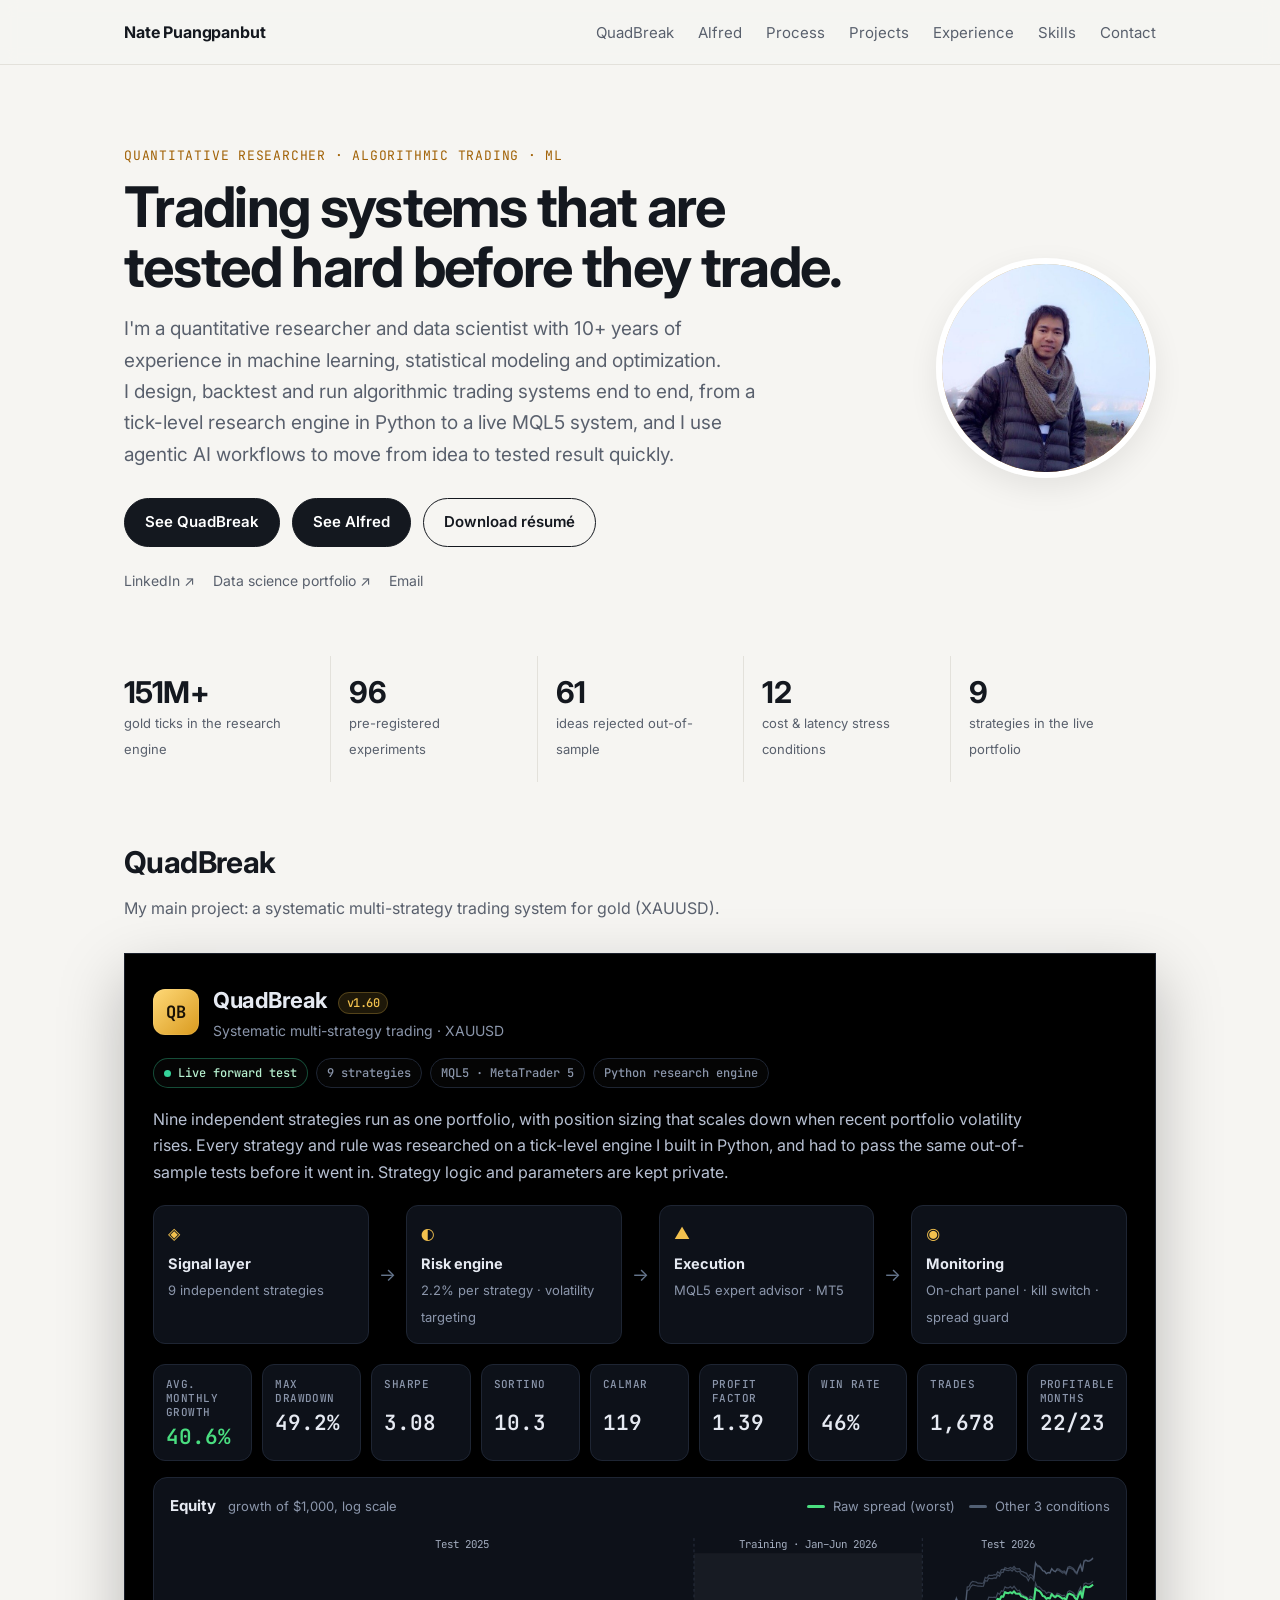
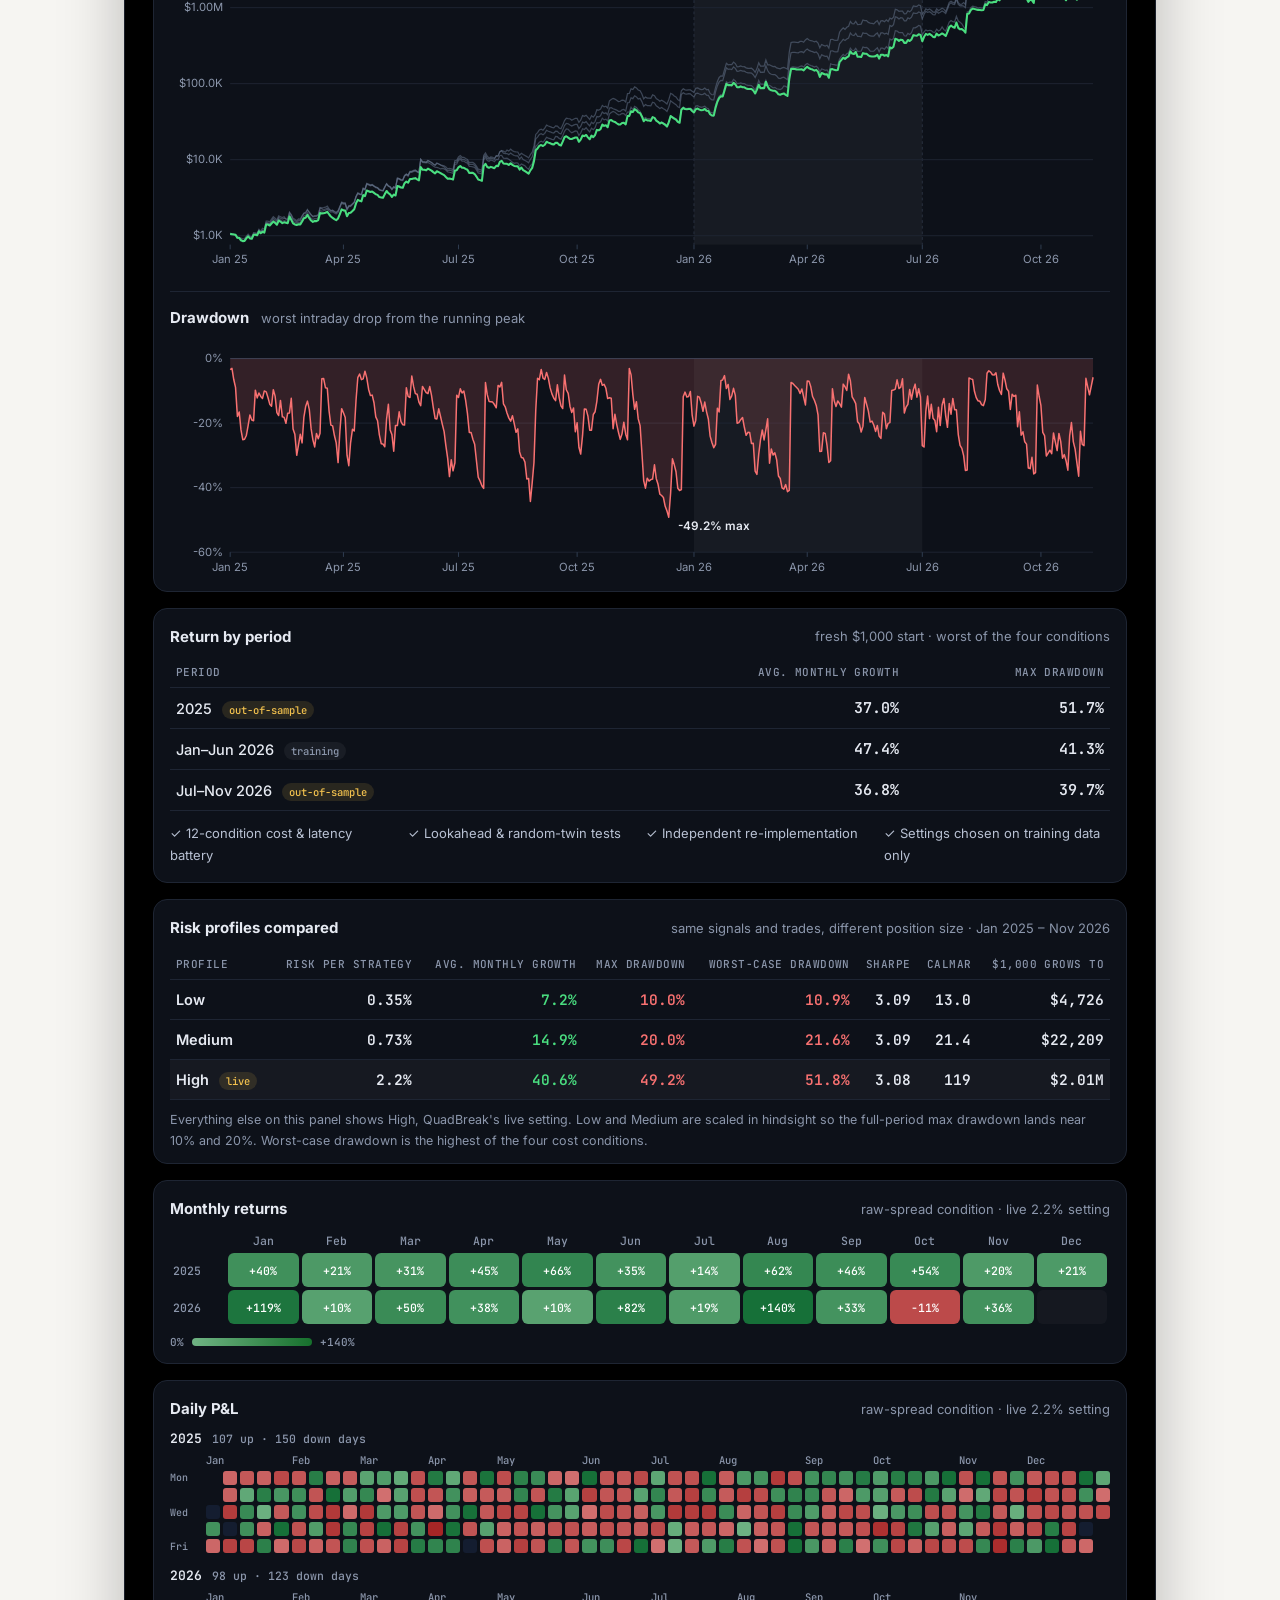
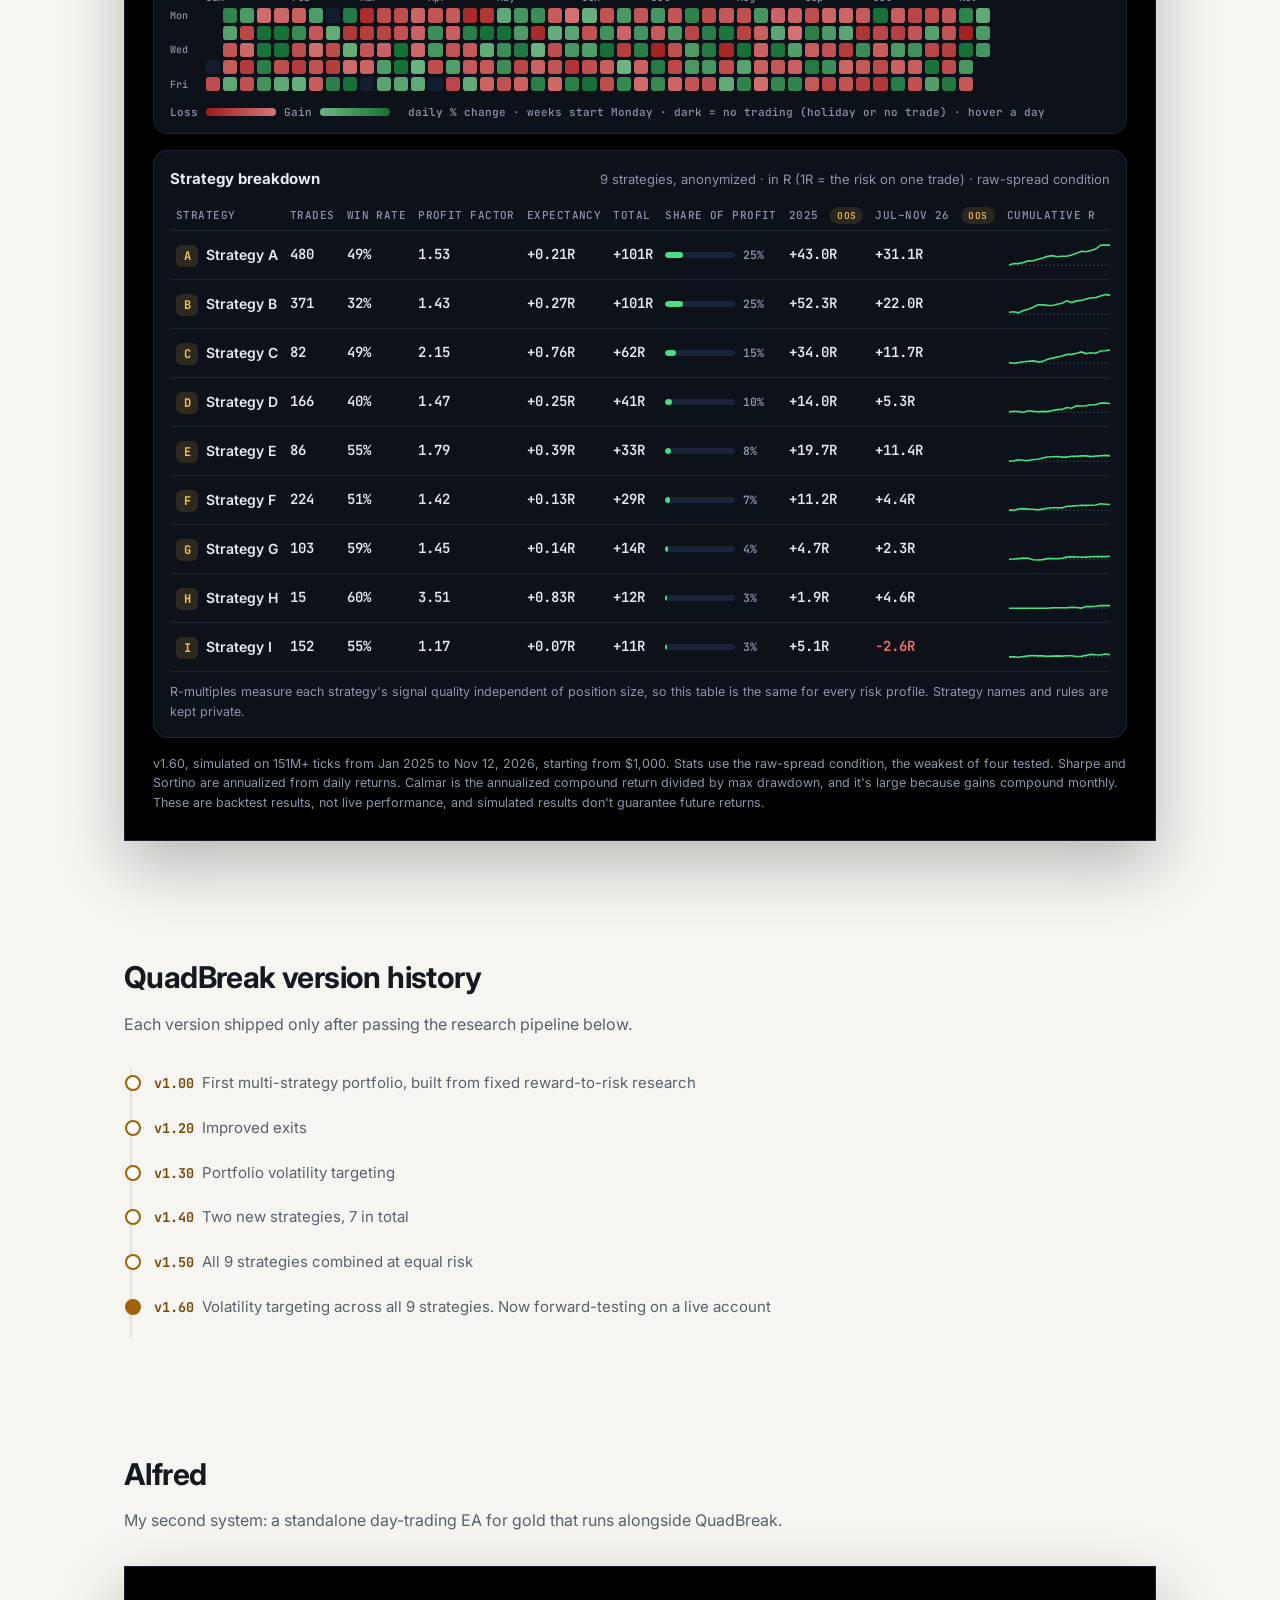
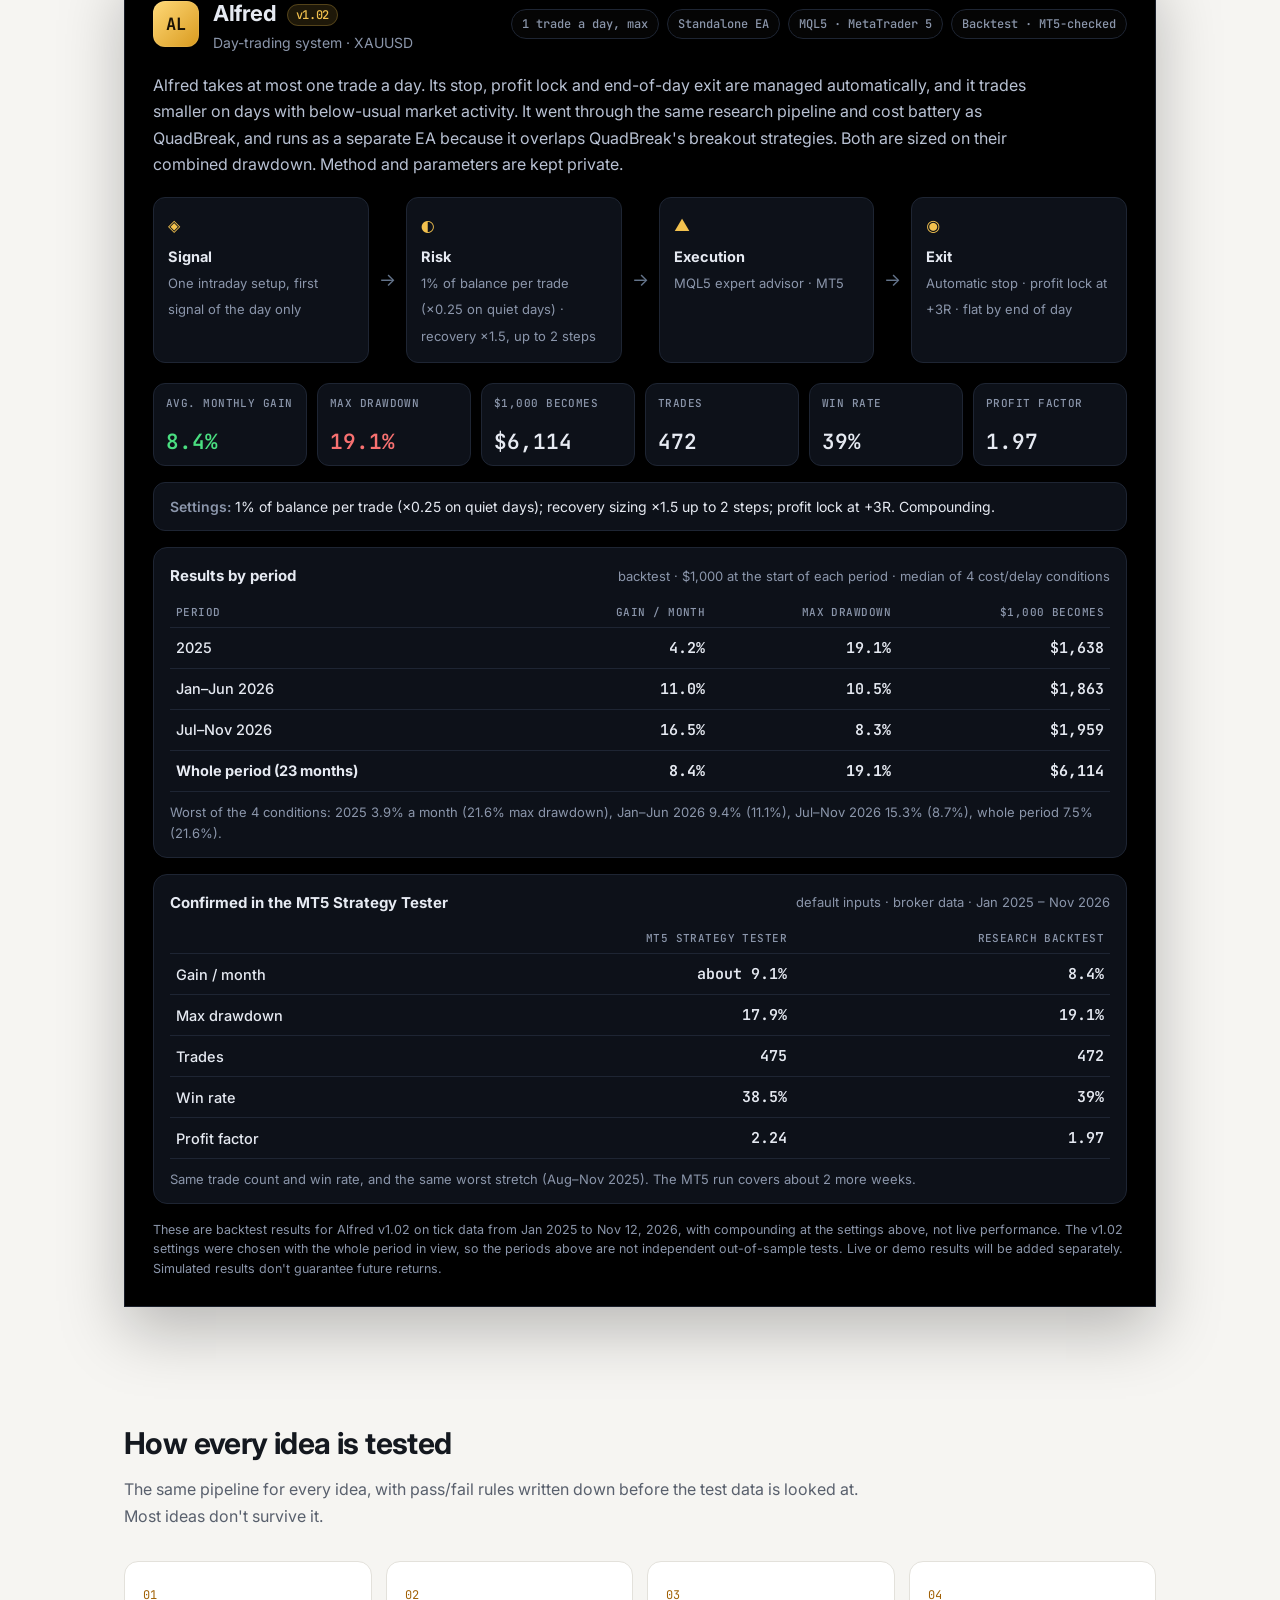
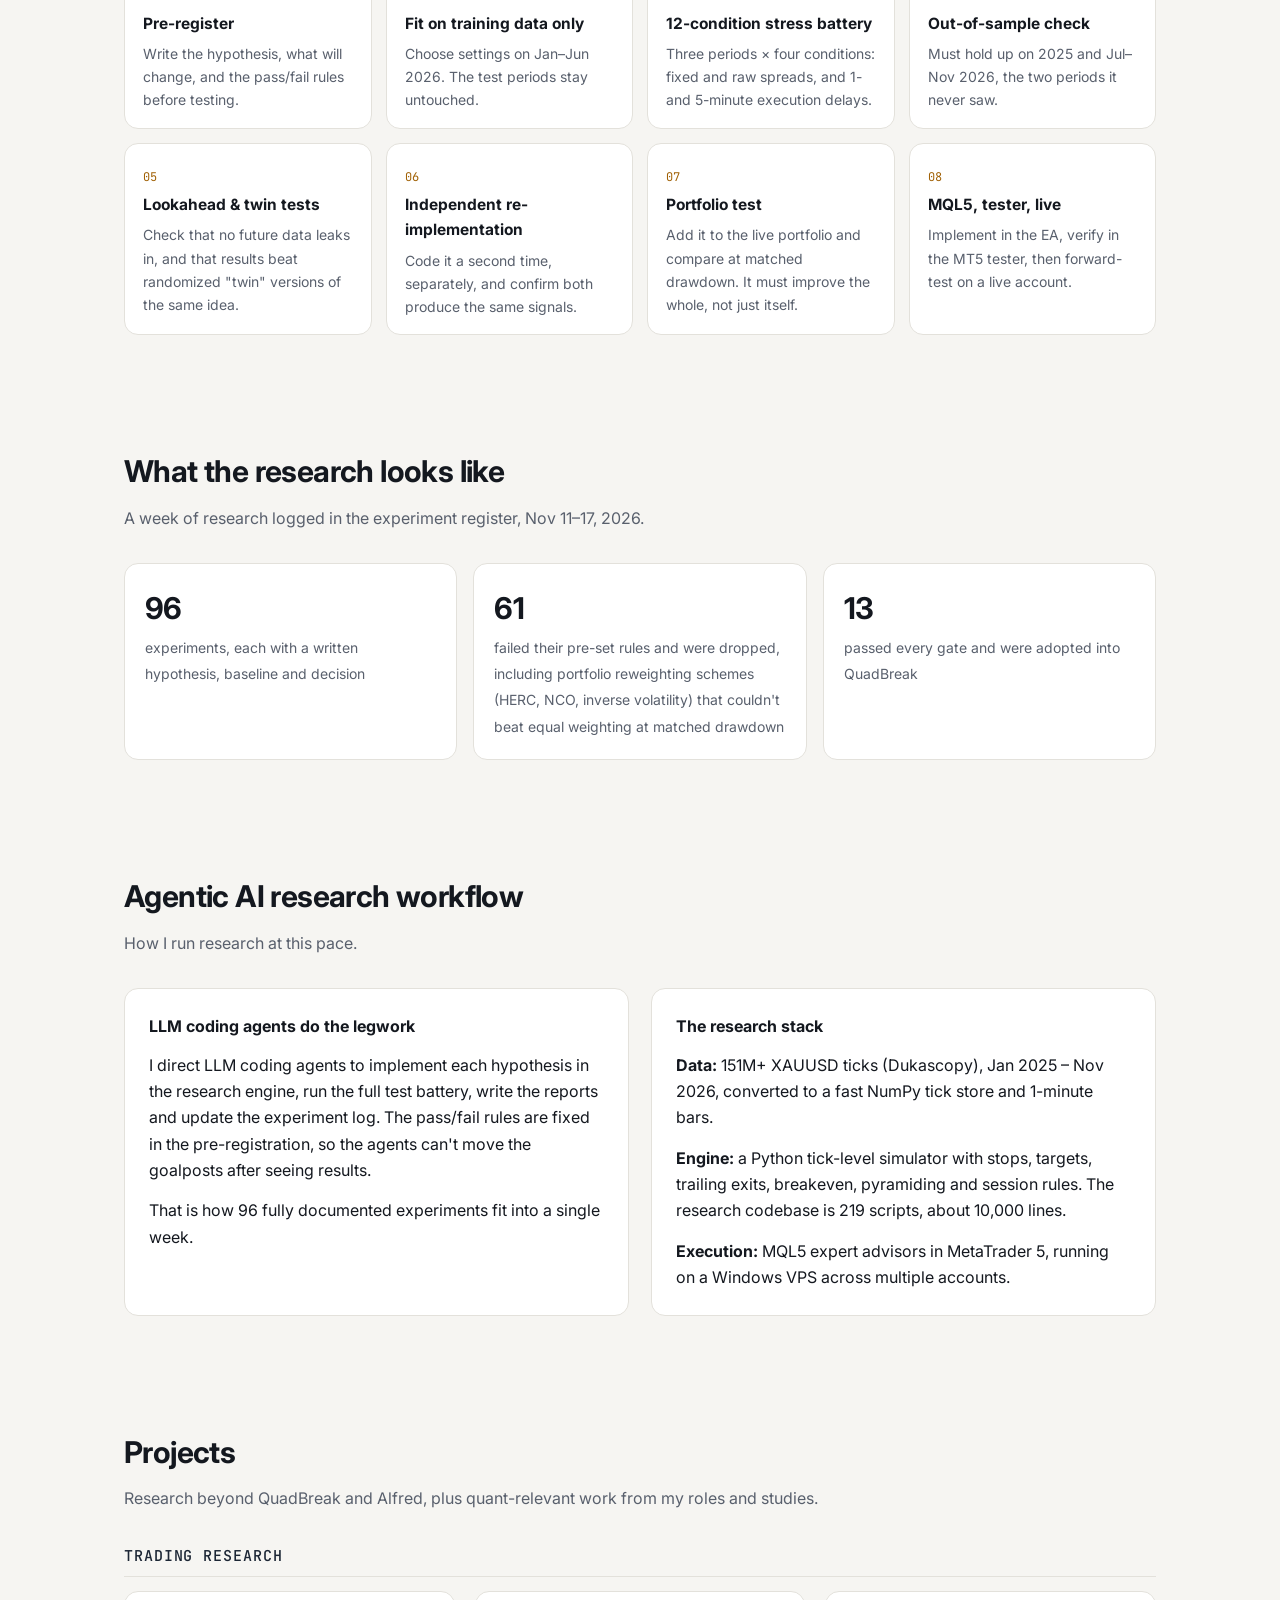
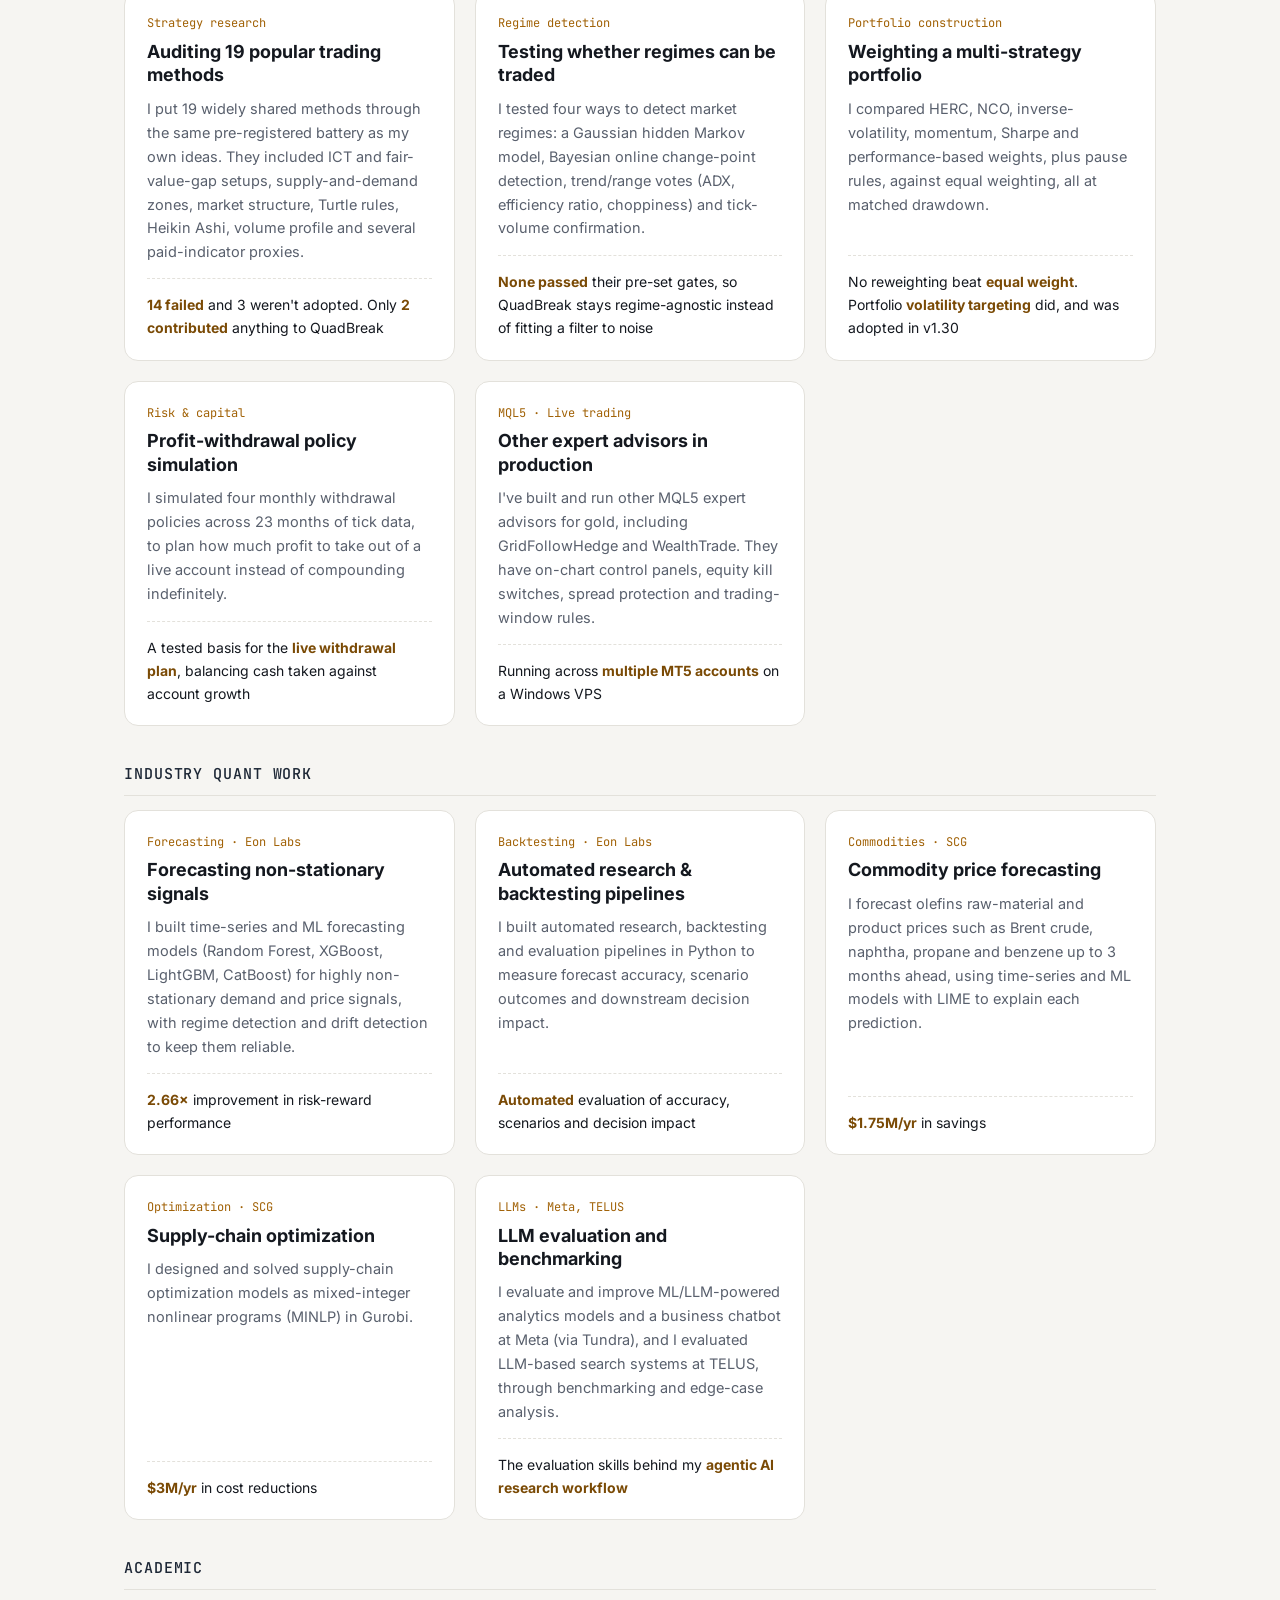
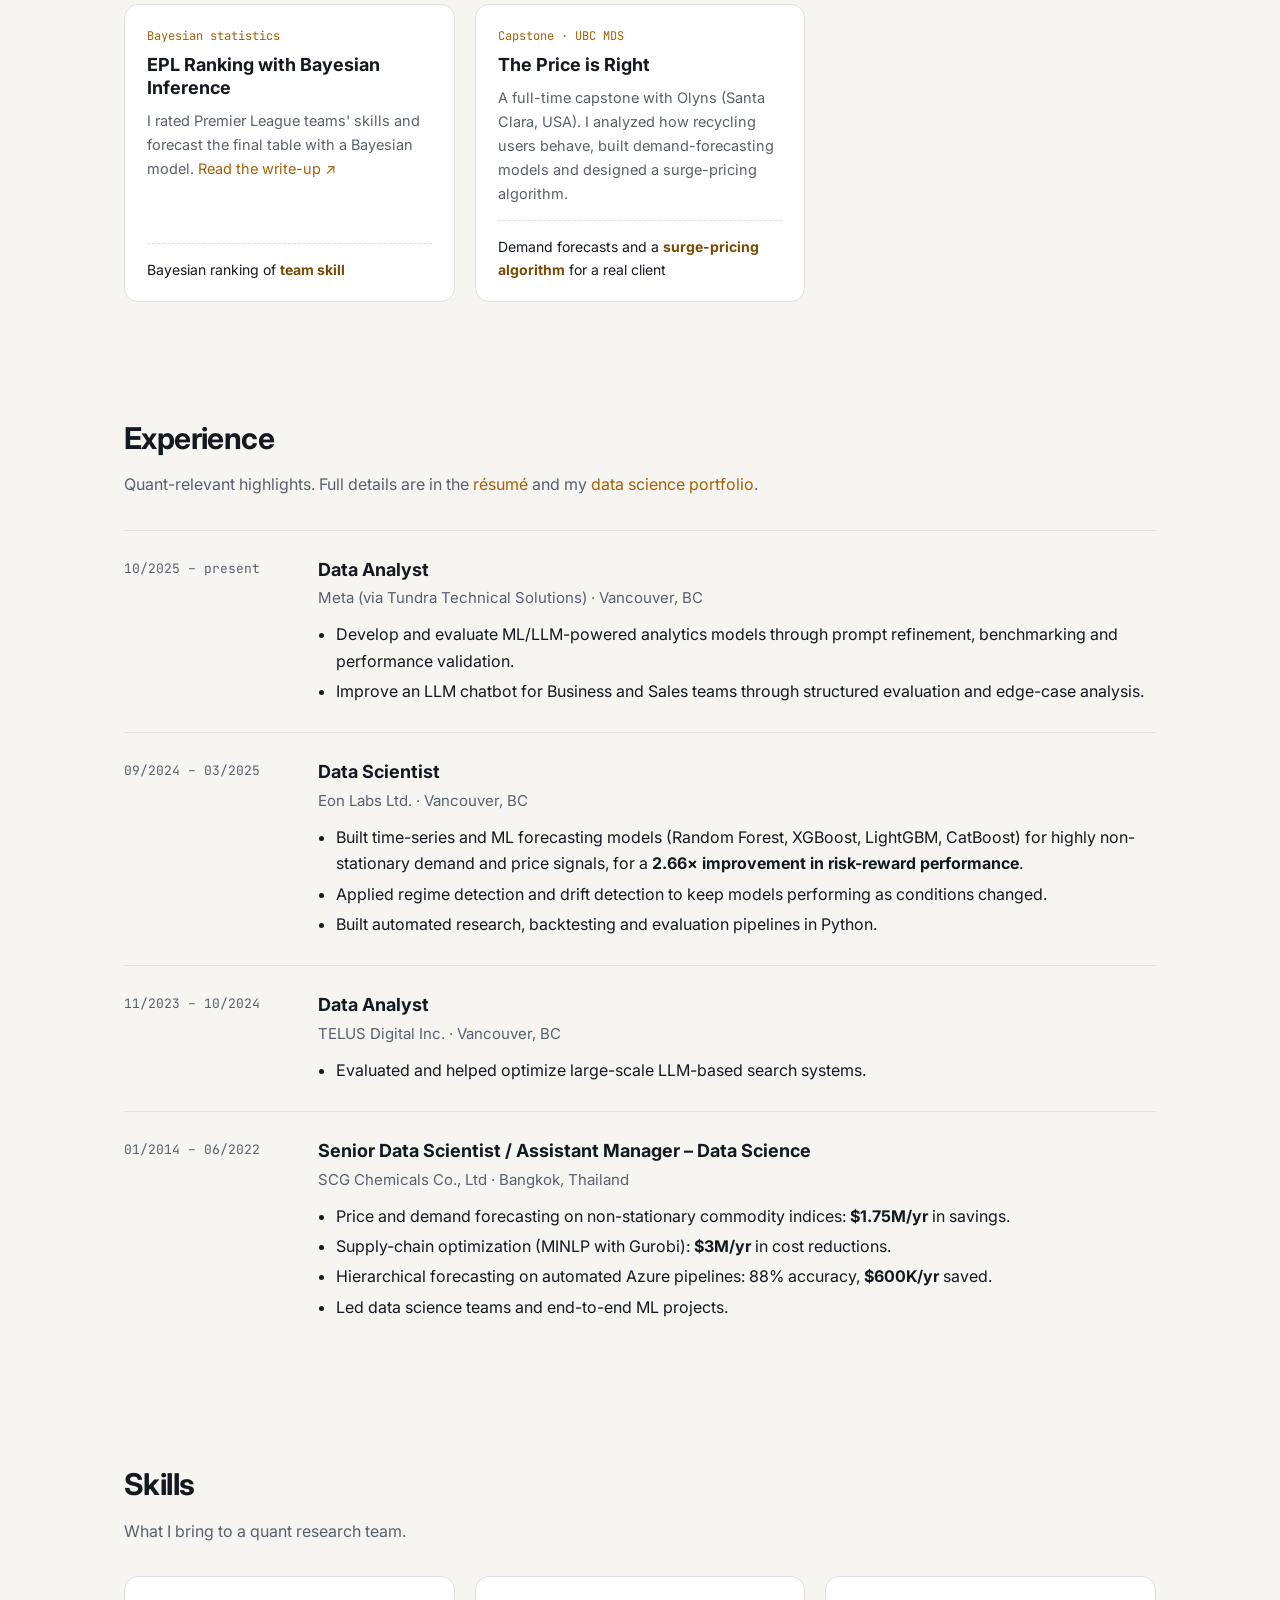
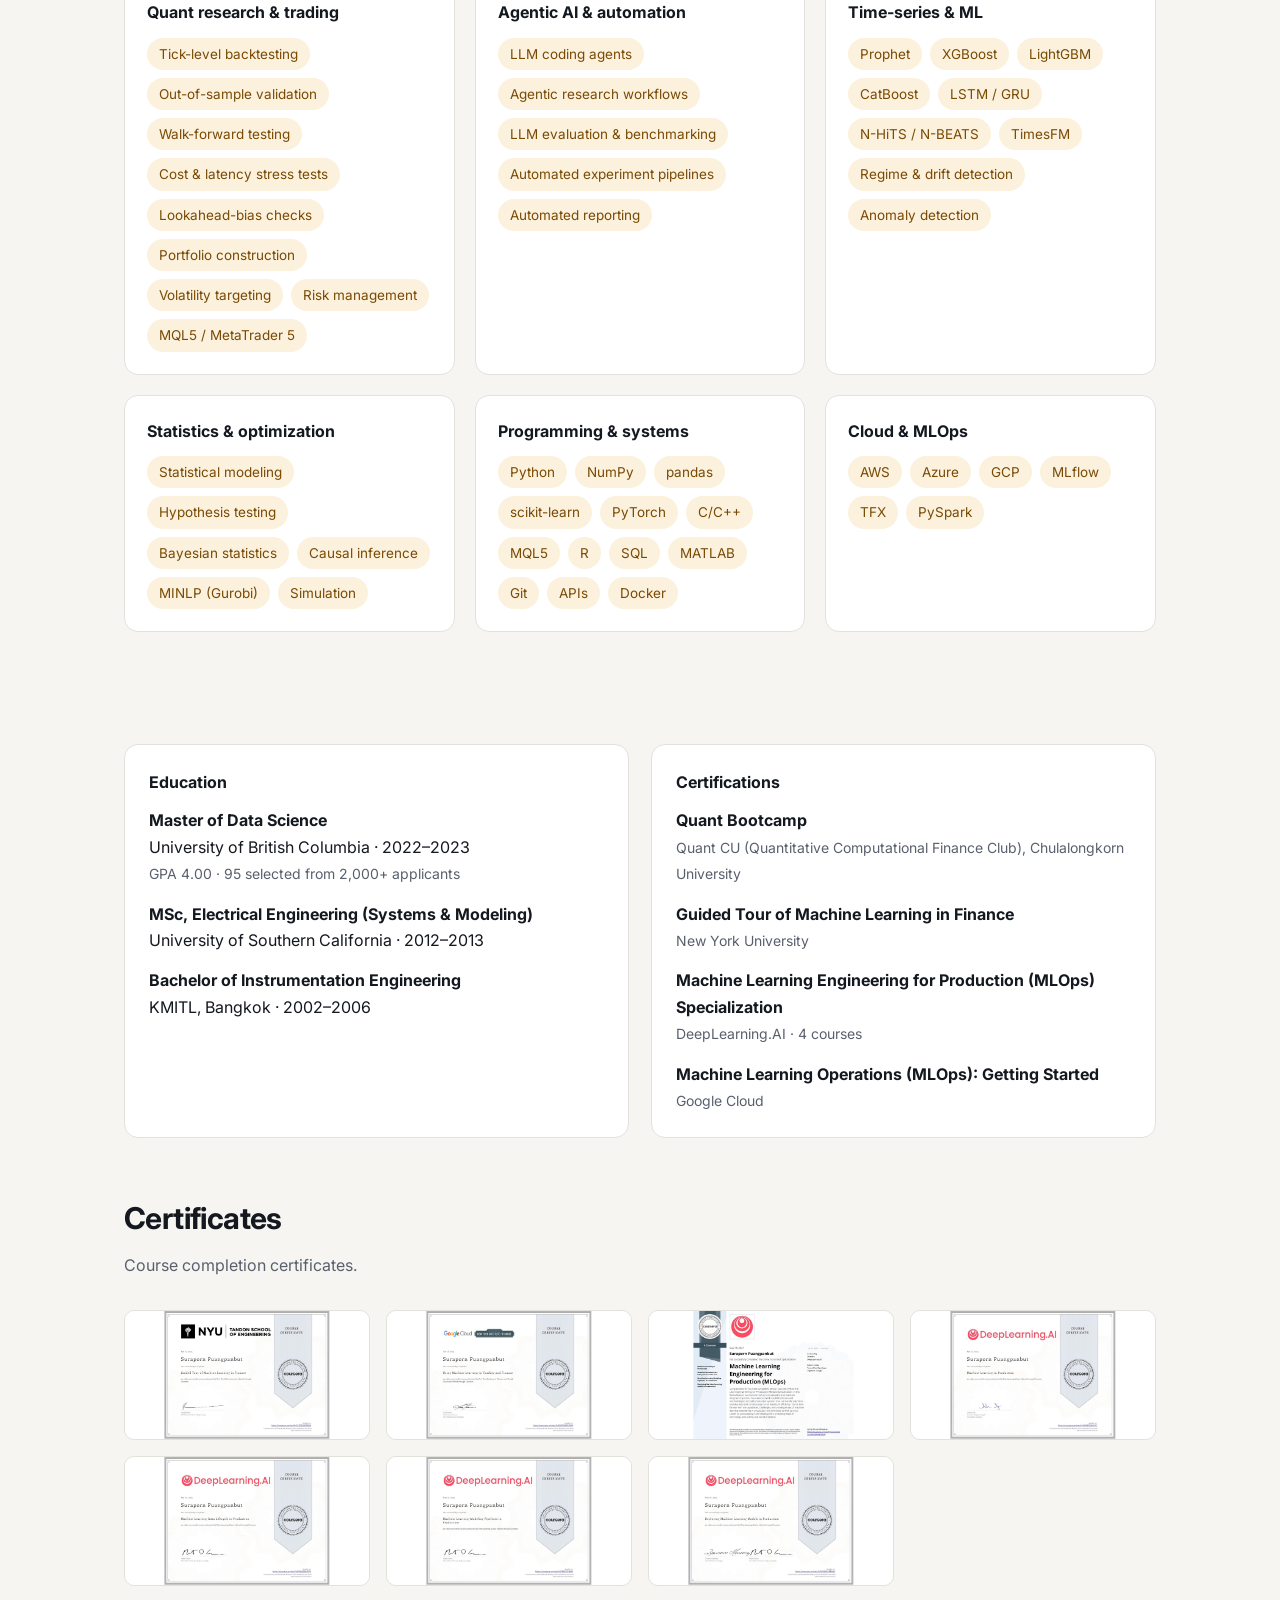
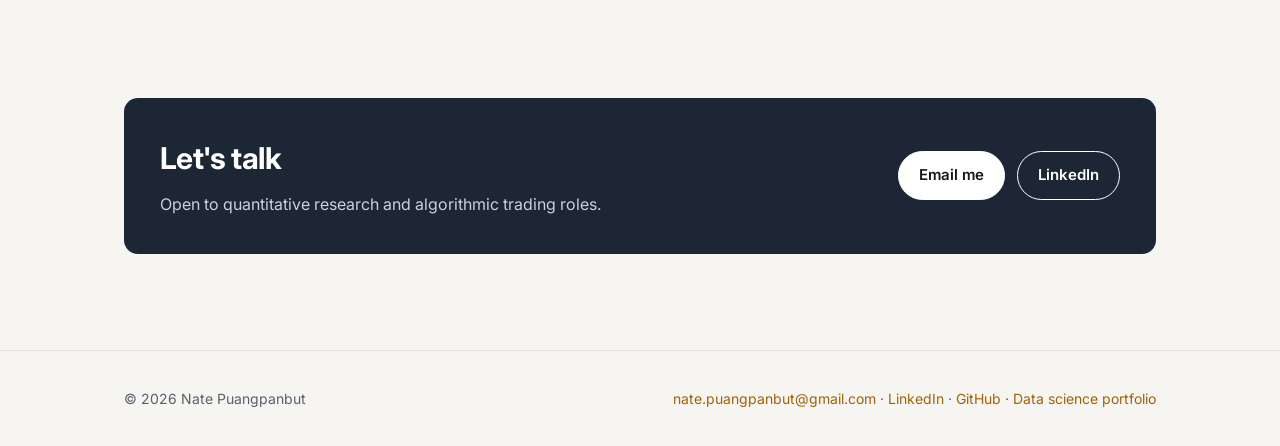
==== commit c197792f: "Alfred v1.02 panel from the performance doc; resume v6 Co-Authored-By: Claude Opus 5.5 <noreply@anth" ====
--- a/home.html
+++ b/home.html
@@ -11,7 +11,7 @@
 <link rel="icon" href="images/favicon.svg">
 <link rel="preconnect" href="https://fonts.googleapis.com">
 <link href="https://fonts.googleapis.com/css2?family=Inter:wght@400;500;600;700&family=JetBrains+Mono:wght@500&display=swap" rel="stylesheet">
-<link rel="stylesheet" href="style.css?v=12">
+<link rel="stylesheet" href="style.css?v=14">
 </head>
 <body>
 <header class="site"><div class="wrap">
@@ -25,7 +25,7 @@
 <div class="eyebrow">Quantitative Researcher · Algorithmic Trading · ML</div>
 <h1>Trading systems that are tested hard before they trade.</h1>
 <p class="lead">I'm a quantitative researcher and data scientist with 10+ years of experience in machine learning, statistical modeling and optimization. I&nbsp;design, backtest and run algorithmic trading systems end to end, from a tick-level research engine in Python to a live MQL5 system, and I use agentic AI workflows to move from idea to tested result quickly.</p>
-<div class="btns"><a class="btn primary" href="#quadbreak">See QuadBreak</a><a class="btn primary" href="#alfred">See Alfred</a><a class="btn" href="files/resume.pdf?v=6" target="_blank">Download résumé</a></div>
+<div class="btns"><a class="btn primary" href="#quadbreak">See QuadBreak</a><a class="btn primary" href="#alfred">See Alfred</a><a class="btn" href="files/resume.pdf?v=7" target="_blank">Download résumé</a></div>
 <div class="socials">
 <a href="https://www.linkedin.com/in/suraporn/" target="_blank" rel="noopener">LinkedIn ↗</a>
 <a href="https://suraporn.github.io/ds/" target="_blank" rel="noopener">Data science portfolio ↗</a>
@@ -149,71 +149,66 @@
 
 <section id="alfred">
 <h2>Alfred</h2>
-<p class="sub">My second system: a standalone intraday EA for gold that runs alongside QuadBreak.</p>
+<p class="sub">My second system: a standalone day-trading EA for gold that runs alongside QuadBreak.</p>
 
 <div class="qb al">
 <div class="qb-head">
-<div class="qb-brand"><div class="qb-logo">AL</div><div><div class="qb-name">Alfred <span>v1.01</span></div><div class="qb-tag">Intraday day-trading system · XAUUSD</div></div></div>
-<div class="qb-pills"><span class="pill">1 trade a day, max</span><span class="pill">Standalone EA</span><span class="pill">MQL5 · MetaTrader 5</span><span class="pill">Same research pipeline</span></div>
-</div>
-
-<p class="qb-intro">Alfred takes at most one trade a day. Its stop and end-of-day exit are managed automatically, and position size steps up after a loss within a hard cap. It went through the same pre-registered pipeline and 12-condition cost battery as QuadBreak. It wasn't merged into QuadBreak because it overlaps QuadBreak's breakout strategies (daily correlation ~0.45), so it runs as a separate EA and both are sized on their combined drawdown. A later 160-configuration re-tune failed its pre-set adoption rules, so the original settings were kept. Method and parameters are kept private.</p>
+<div class="qb-brand"><div class="qb-logo">AL</div><div><div class="qb-name">Alfred <span>v1.02</span></div><div class="qb-tag">Day-trading system · XAUUSD</div></div></div>
+<div class="qb-pills"><span class="pill">1 trade a day, max</span><span class="pill">Standalone EA</span><span class="pill">MQL5 · MetaTrader 5</span><span class="pill">Backtest · MT5-checked</span></div>
+</div>
+
+<p class="qb-intro">Alfred takes at most one trade a day. Its stop, profit lock and end-of-day exit are managed automatically, and it trades smaller on days with below-usual market activity. It went through the same research pipeline and cost battery as QuadBreak, and runs as a separate EA because it overlaps QuadBreak's breakout strategies. Both are sized on their combined drawdown. Method and parameters are kept private.</p>
 
 <div class="qb-arch">
 <div class="mod"><div class="ic">◈</div><b>Signal</b><span>One intraday setup, first signal of the day only</span></div>
 <div class="arrow">→</div>
-<div class="mod"><div class="ic">◐</div><b>Risk</b><span>1% of balance per trade · capped recovery sizing</span></div>
+<div class="mod"><div class="ic">◐</div><b>Risk</b><span>1% of balance per trade (×0.25 on quiet days) · recovery ×1.5, up to 2 steps</span></div>
 <div class="arrow">→</div>
 <div class="mod"><div class="ic">▲</div><b>Execution</b><span>MQL5 expert advisor · MT5</span></div>
 <div class="arrow">→</div>
-<div class="mod"><div class="ic">◉</div><b>Exit</b><span>Automatic stop · flat by end of day</span></div>
-</div>
-
-<div class="qb-kpis">
-<div><span>Avg. monthly growth</span><b data-akpi="avg_month">–</b></div>
-<div><span>Max drawdown</span><b data-akpi="mdd">–</b></div>
-<div><span>Sharpe</span><b data-akpi="sharpe">–</b></div>
-<div><span>Sortino</span><b data-akpi="sortino">–</b></div>
-<div><span>Calmar</span><b data-akpi="calmar">–</b></div>
-<div><span>Profit factor</span><b data-akpi="pf">–</b></div>
-<div><span>Win rate</span><b data-akpi="win">–</b></div>
-<div><span>Trades</span><b data-akpi="trades">–</b></div>
-<div><span>Profitable months</span><b data-akpi="pos_months">–</b></div>
-</div>
-
-<div class="qb-card">
-<div class="qb-card-head"><b>Equity <span class="muted">growth of $1,000, log scale · 1% base risk, compounding</span></b>
-<div class="legend chart-legend"><span class="sw main"></span>Raw spread (worst) <span class="sw ctx"></span>Other 3 conditions</div>
-</div>
-<div class="chart-host" id="al-equity" aria-label="Alfred equity"></div>
-<div class="qb-card-head sub-head"><b>Drawdown <span class="muted">worst intraday drop from the running peak</span></b></div>
-<div class="chart-host" id="al-dd" aria-label="Alfred drawdown"></div>
-</div>
-
-<div class="qb-card">
-<div class="qb-card-head"><b>Return by period</b><span class="muted">fresh $1,000 start · worst of the four conditions</span></div>
-<div class="tablewrap"><table class="qb-table periods" aria-label="Alfred results by period">
-<thead><tr><th>Period</th><th>Avg. monthly growth</th><th>Max drawdown</th></tr></thead>
+<div class="mod"><div class="ic">◉</div><b>Exit</b><span>Automatic stop · profit lock at +3R · flat by end of day</span></div>
+</div>
+
+<div class="qb-kpis al-kpis">
+<div><span>Avg. monthly gain</span><b class="up">8.4%</b></div>
+<div><span>Max drawdown</span><b class="dn">19.1%</b></div>
+<div><span>$1,000 becomes</span><b>$6,114</b></div>
+<div><span>Trades</span><b>472</b></div>
+<div><span>Win rate</span><b>39%</b></div>
+<div><span>Profit factor</span><b>1.97</b></div>
+</div>
+<p class="al-settings"><b>Settings:</b> 1% of balance per trade (×0.25 on quiet days); recovery sizing ×1.5 up to 2 steps; profit lock at +3R. Compounding.</p>
+
+<div class="qb-card">
+<div class="qb-card-head"><b>Results by period</b><span class="muted">backtest · $1,000 at the start of each period · median of 4 cost/delay conditions</span></div>
+<div class="tablewrap"><table class="qb-table periods" aria-label="Alfred backtest results by period">
+<thead><tr><th>Period</th><th>Gain / month</th><th>Max drawdown</th><th>$1,000 becomes</th></tr></thead>
 <tbody>
-<tr><td>2025 <em>out-of-sample</em></td><td data-apg="2025"></td><td data-apm="2025"></td></tr>
-<tr><td>Jan–Jun 2026 <em class="train">training</em></td><td data-apg="Train"></td><td data-apm="Train"></td></tr>
-<tr><td>Jul–Nov 2026 <em>out-of-sample</em></td><td data-apg="JulNov"></td><td data-apm="JulNov"></td></tr>
+<tr><td>2025</td><td>4.2%</td><td>19.1%</td><td>$1,638</td></tr>
+<tr><td>Jan–Jun 2026</td><td>11.0%</td><td>10.5%</td><td>$1,863</td></tr>
+<tr><td>Jul–Nov 2026</td><td>16.5%</td><td>8.3%</td><td>$1,959</td></tr>
+<tr class="tot"><td>Whole period (23 months)</td><td>8.4%</td><td>19.1%</td><td>$6,114</td></tr>
 </tbody>
 </table></div>
-</div>
-
-<div class="qb-card">
-<div class="qb-card-head"><b>Monthly returns</b><span class="muted">raw-spread condition</span></div>
-<div id="al-heatmap" class="heat" aria-label="Alfred monthly returns"></div>
-</div>
-
-<div class="qb-card cal-card">
-<div class="qb-card-head"><b>Daily P&amp;L</b><span class="muted">raw-spread condition</span></div>
-<div id="al-calendar" class="cal"></div>
-<div class="chart-tip cal-tip" hidden></div>
-</div>
-
-<p class="qb-foot">v1.01, simulated on tick data from Jan 2025 to Nov 12, 2026, the way the EA trades: risk is 1% of the current balance per trade (compounding), stepped up after a loss within a hard cap. Stats use the raw-spread condition, the weakest of four tested; avg. monthly growth is the compounded monthly rate. Sharpe and Sortino are annualized from daily returns. These are backtest results, not live performance, and simulated results don't guarantee future returns.</p>
+<p class="muted al-note">Worst of the 4 conditions: 2025 3.9% a month (21.6% max drawdown), Jan–Jun 2026 9.4% (11.1%), Jul–Nov 2026 15.3% (8.7%), whole period 7.5% (21.6%).</p>
+</div>
+
+<div class="qb-card">
+<div class="qb-card-head"><b>Confirmed in the MT5 Strategy Tester</b><span class="muted">default inputs · broker data · Jan 2025 – Nov 2026</span></div>
+<div class="tablewrap"><table class="qb-table periods" aria-label="Alfred MT5 Strategy Tester check">
+<thead><tr><th></th><th>MT5 Strategy Tester</th><th>Research backtest</th></tr></thead>
+<tbody>
+<tr><td>Gain / month</td><td>about 9.1%</td><td>8.4%</td></tr>
+<tr><td>Max drawdown</td><td>17.9%</td><td>19.1%</td></tr>
+<tr><td>Trades</td><td>475</td><td>472</td></tr>
+<tr><td>Win rate</td><td>38.5%</td><td>39%</td></tr>
+<tr><td>Profit factor</td><td>2.24</td><td>1.97</td></tr>
+</tbody>
+</table></div>
+<p class="muted al-note">Same trade count and win rate, and the same worst stretch (Aug–Nov 2025). The MT5 run covers about 2 more weeks.</p>
+</div>
+
+<p class="qb-foot">These are backtest results for Alfred v1.02 on tick data from Jan 2025 to Nov 12, 2026, with compounding at the settings above, not live performance. The v1.02 settings were chosen with the whole period in view, so the periods above are not independent out-of-sample tests. Live or demo results will be added separately. Simulated results don't guarantee future returns.</p>
 </div>
 </section>
 
@@ -324,7 +319,7 @@
 
 <section id="experience">
 <h2>Experience</h2>
-<p class="sub">Quant-relevant highlights. Full details are in the <a href="files/resume.pdf?v=6" target="_blank">résumé</a> and my <a href="https://suraporn.github.io/ds/" target="_blank" rel="noopener">data science portfolio</a>.</p>
+<p class="sub">Quant-relevant highlights. Full details are in the <a href="files/resume.pdf?v=7" target="_blank">résumé</a> and my <a href="https://suraporn.github.io/ds/" target="_blank" rel="noopener">data science portfolio</a>.</p>
 <div class="timeline">
 <div class="job"><div class="when">10/2025 – present</div><div>
 <h3>Data Analyst</h3><div class="org">Meta (via Tundra Technical Solutions) · Vancouver, BC</div>
--- a/style.css
+++ b/style.css
@@ -314,3 +314,11 @@
 .cal-d{display:grid;grid-template-rows:repeat(5,1fr);gap:3px;font:500 10px var(--mono);color:var(--qmuted)}
 .cal-d span{display:flex;align-items:center}
 @media (max-width:760px){.cal-row{grid-template-columns:22px 1fr;gap:3px}.cal-d{font-size:8px;gap:2px}}
+
+.qb-kpis.al-kpis{grid-template-columns:repeat(6,1fr)}
+.al-settings{color:var(--qtext);font-size:14px;margin:0 0 16px;padding:12px 16px;background:var(--qcard);border:1px solid var(--qline);border-radius:12px}
+.al-settings b{color:var(--qmuted);font-weight:600}
+.periods tr.tot td{font-weight:700;border-top:1px solid var(--qline)}
+.al-note{margin:10px 0 2px;font-size:12.5px}
+@media (max-width:1000px){.qb-kpis.al-kpis{grid-template-columns:repeat(3,1fr)}}
+.qb-kpis b.dn{color:var(--qdn)}.qb-kpis b.up{color:var(--qup)}
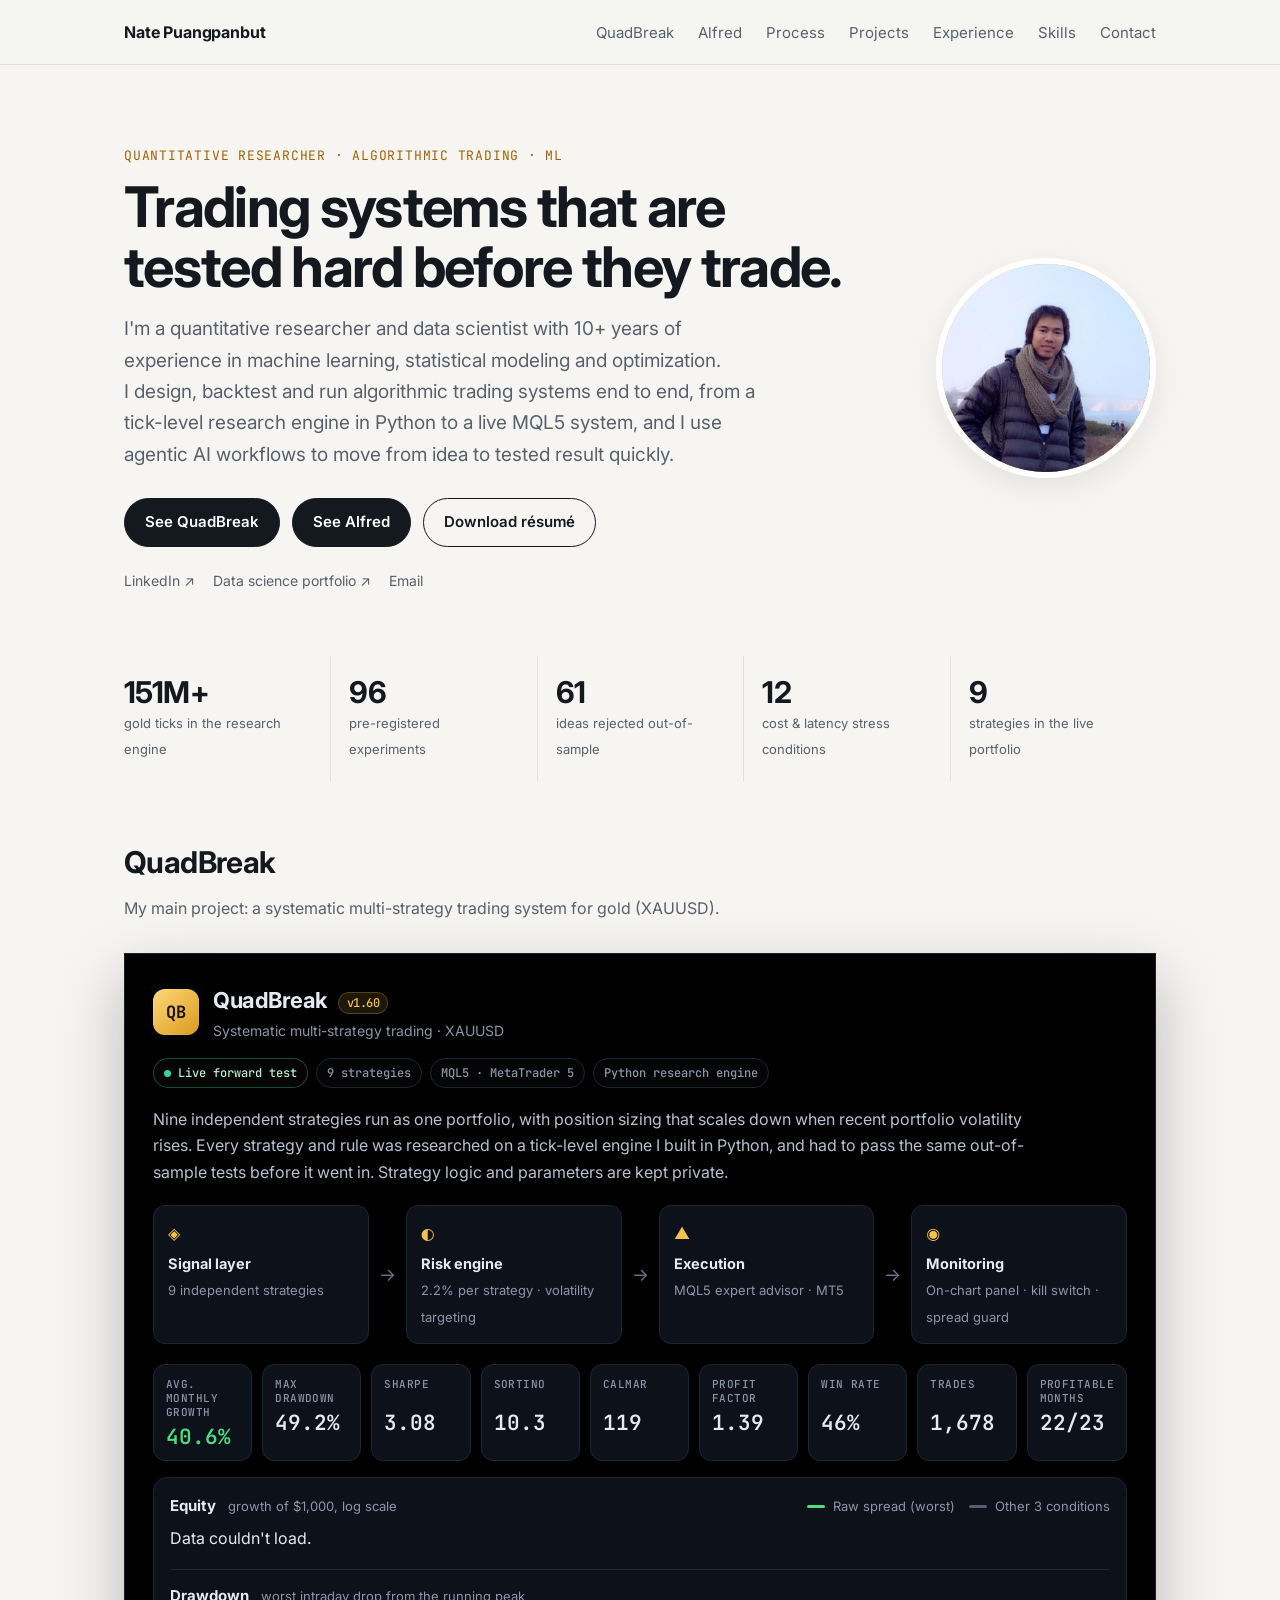
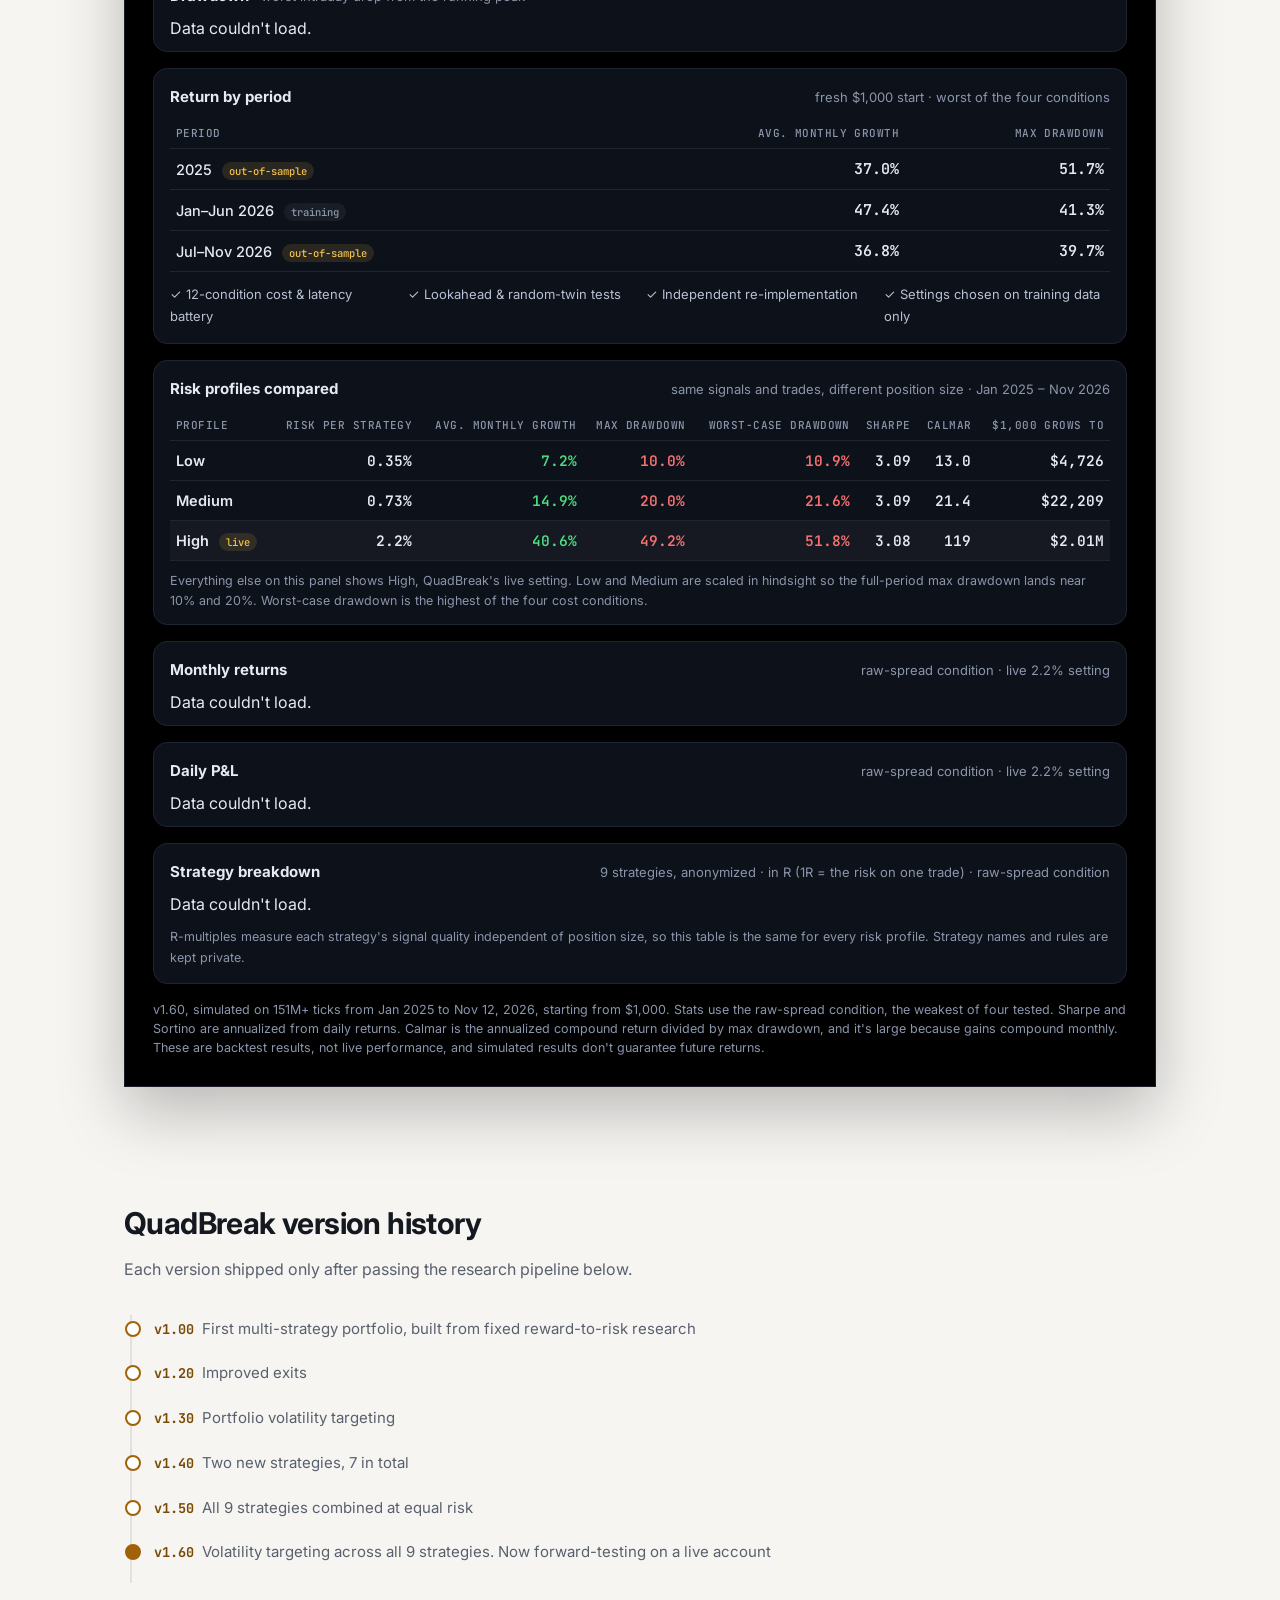
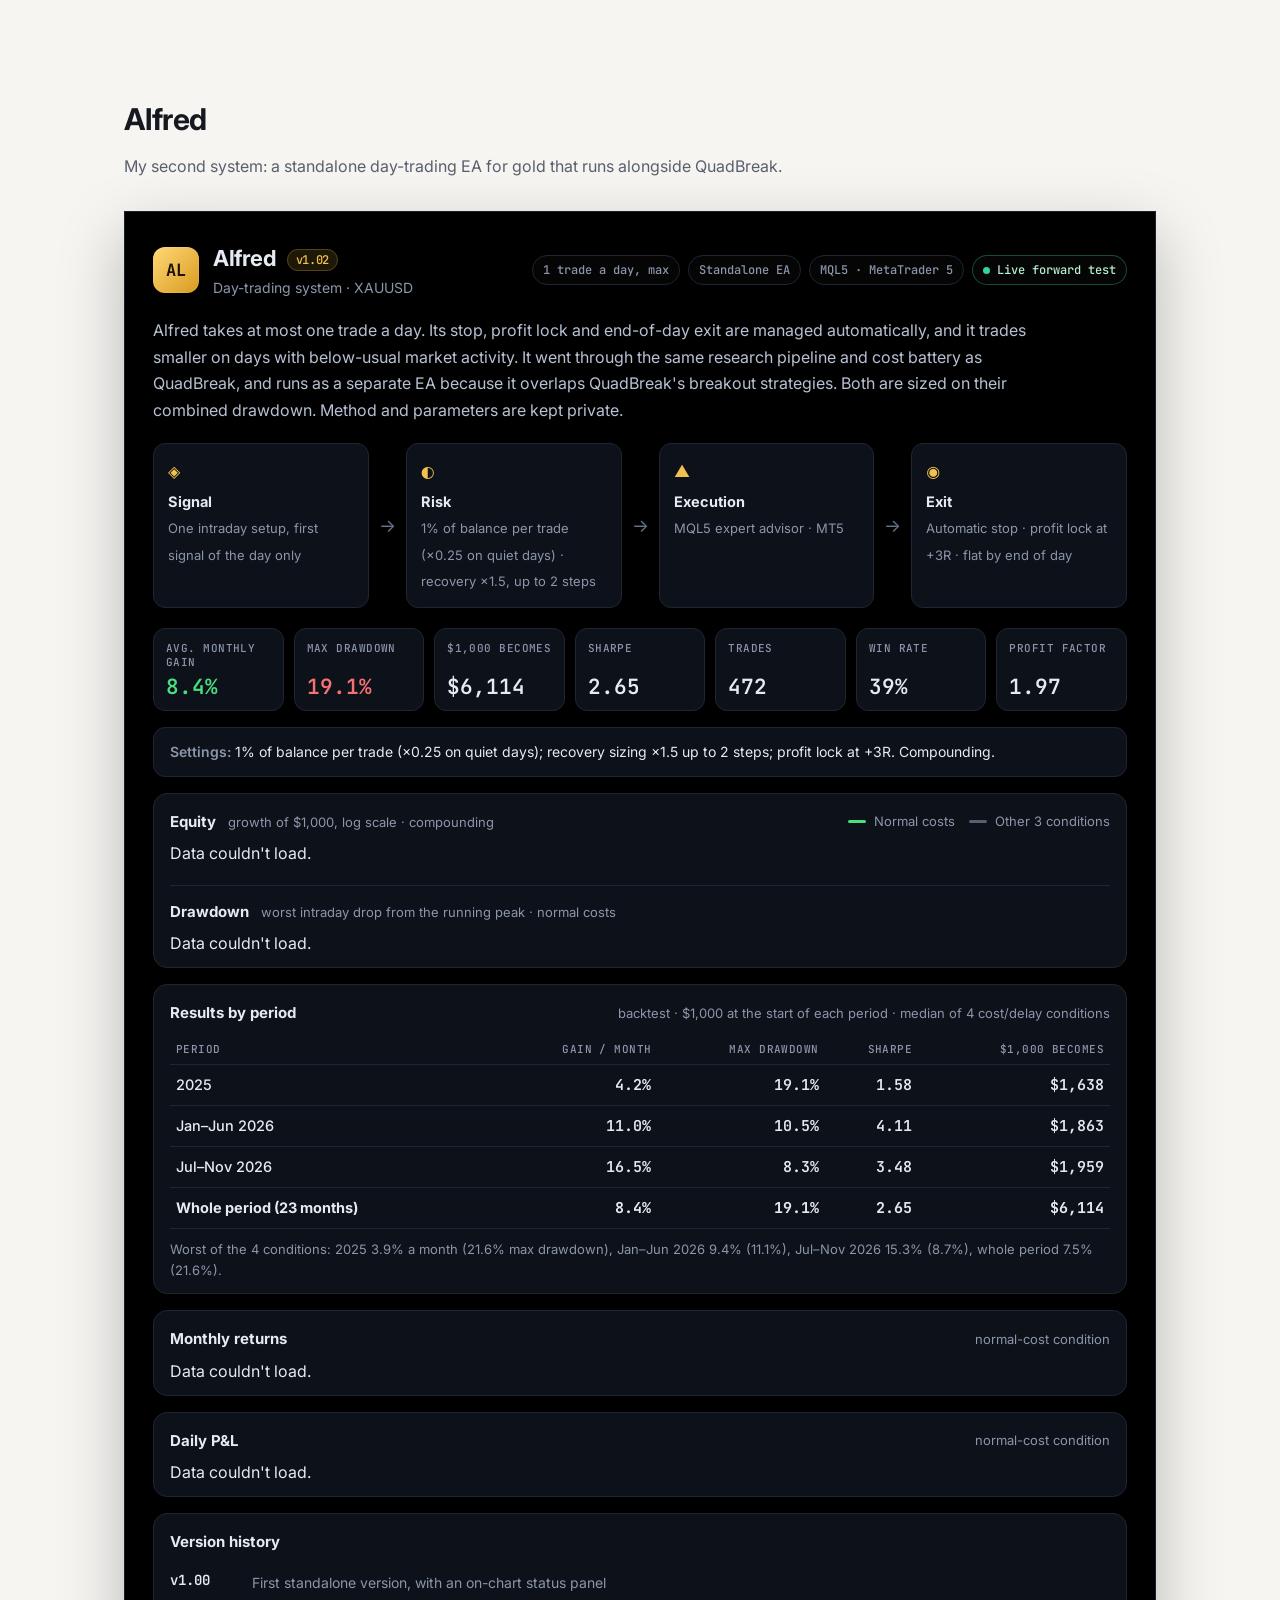
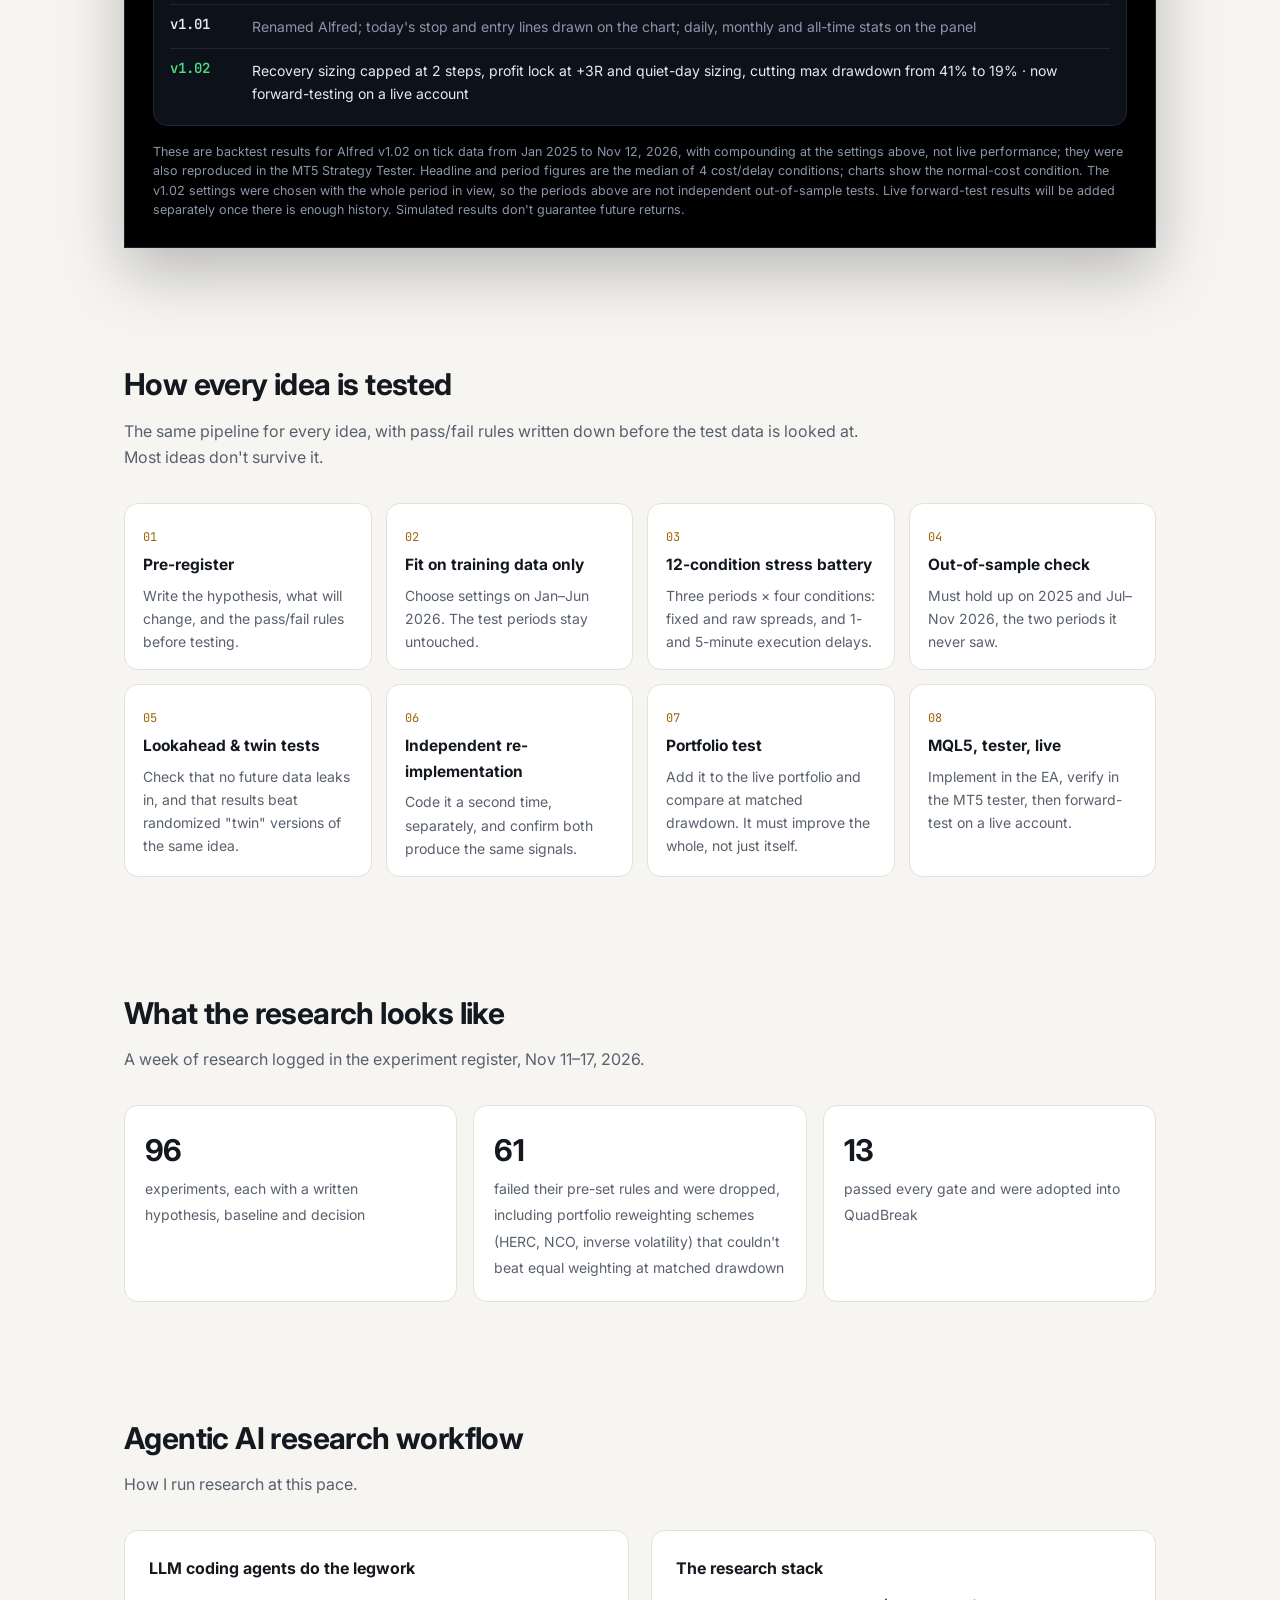
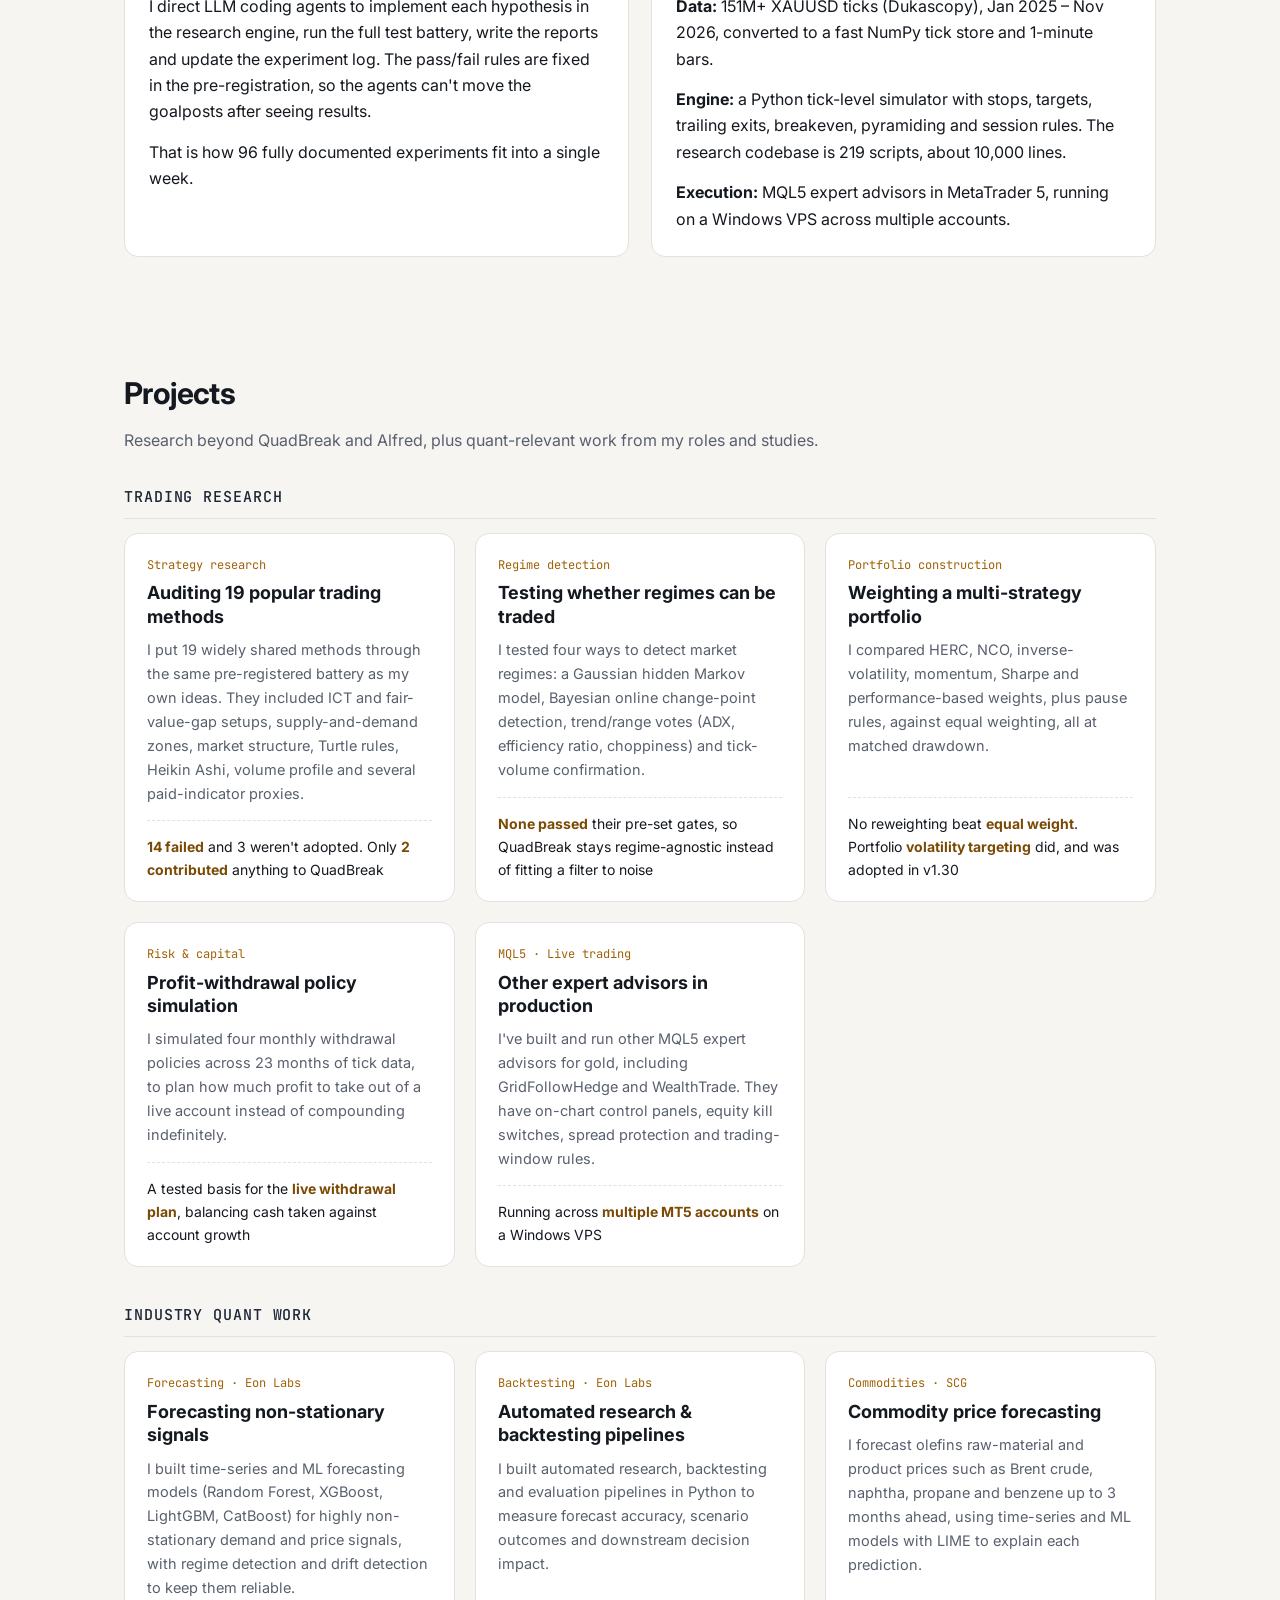
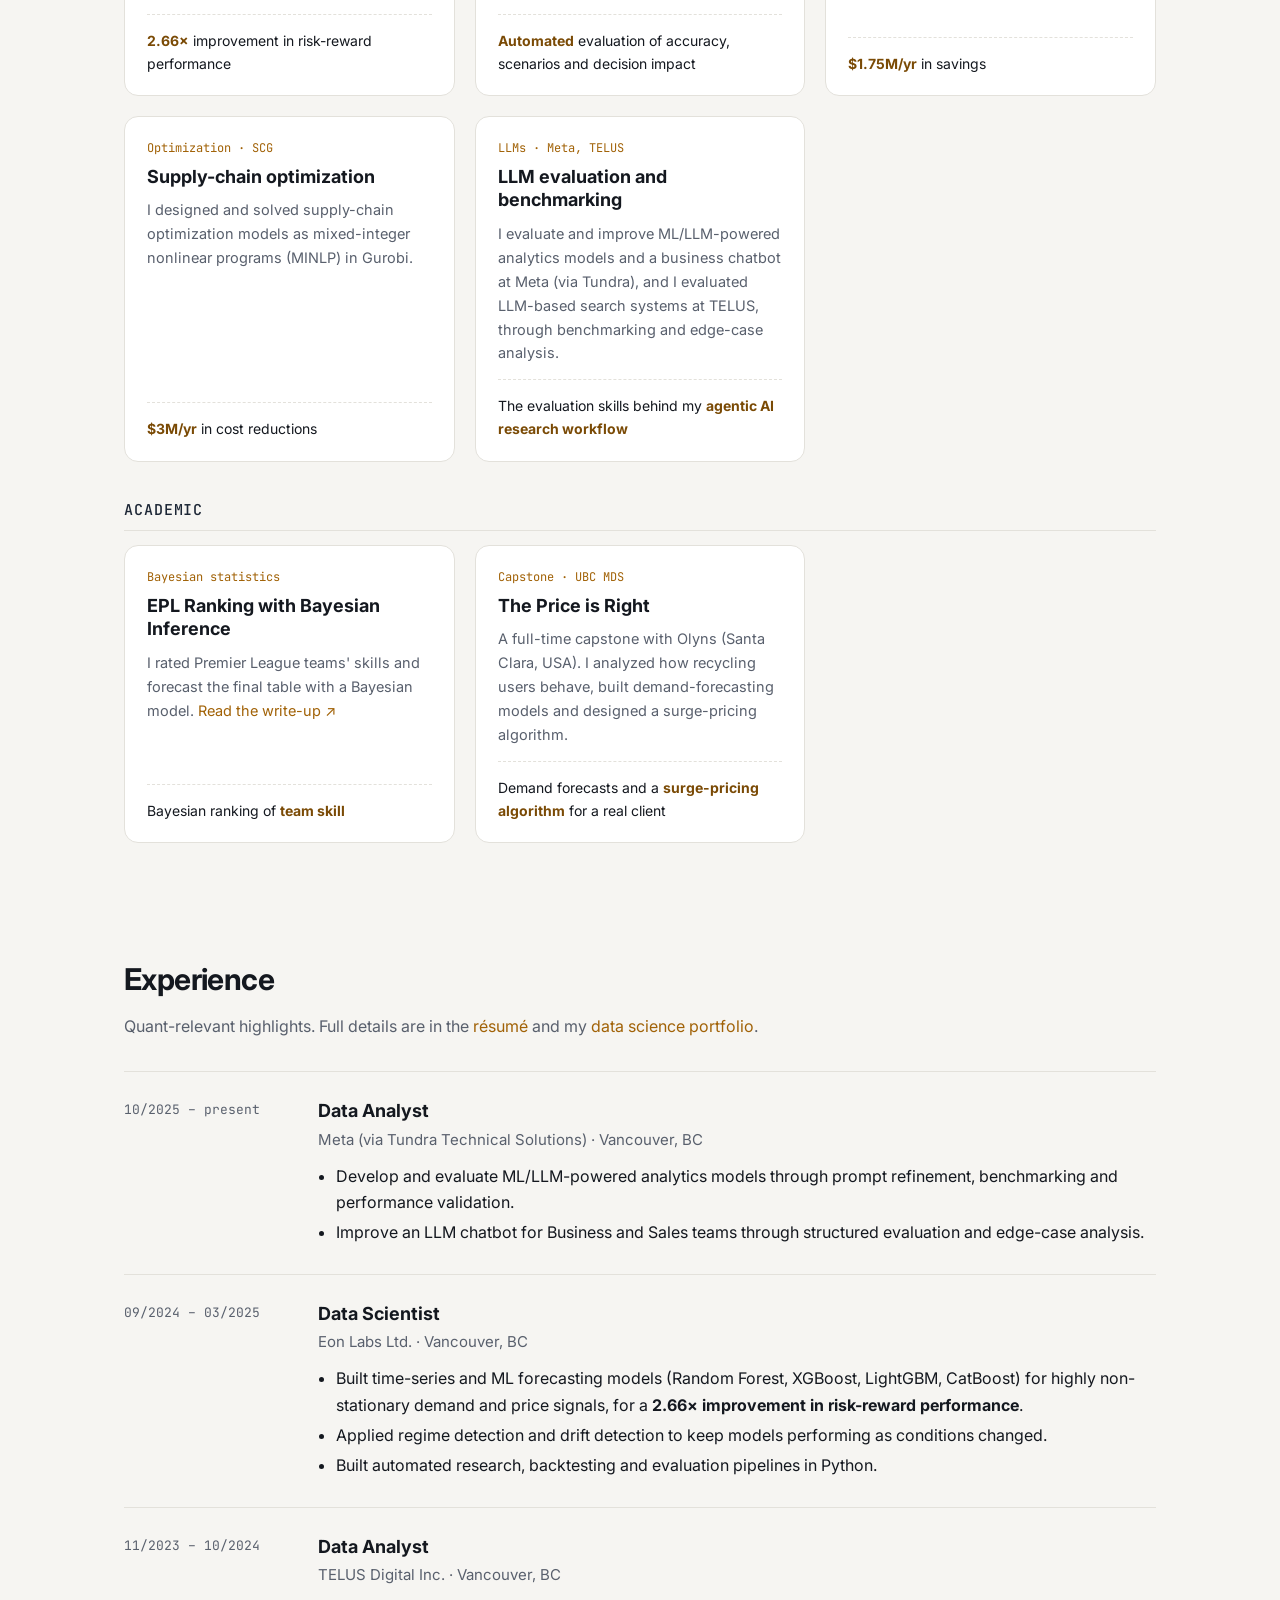
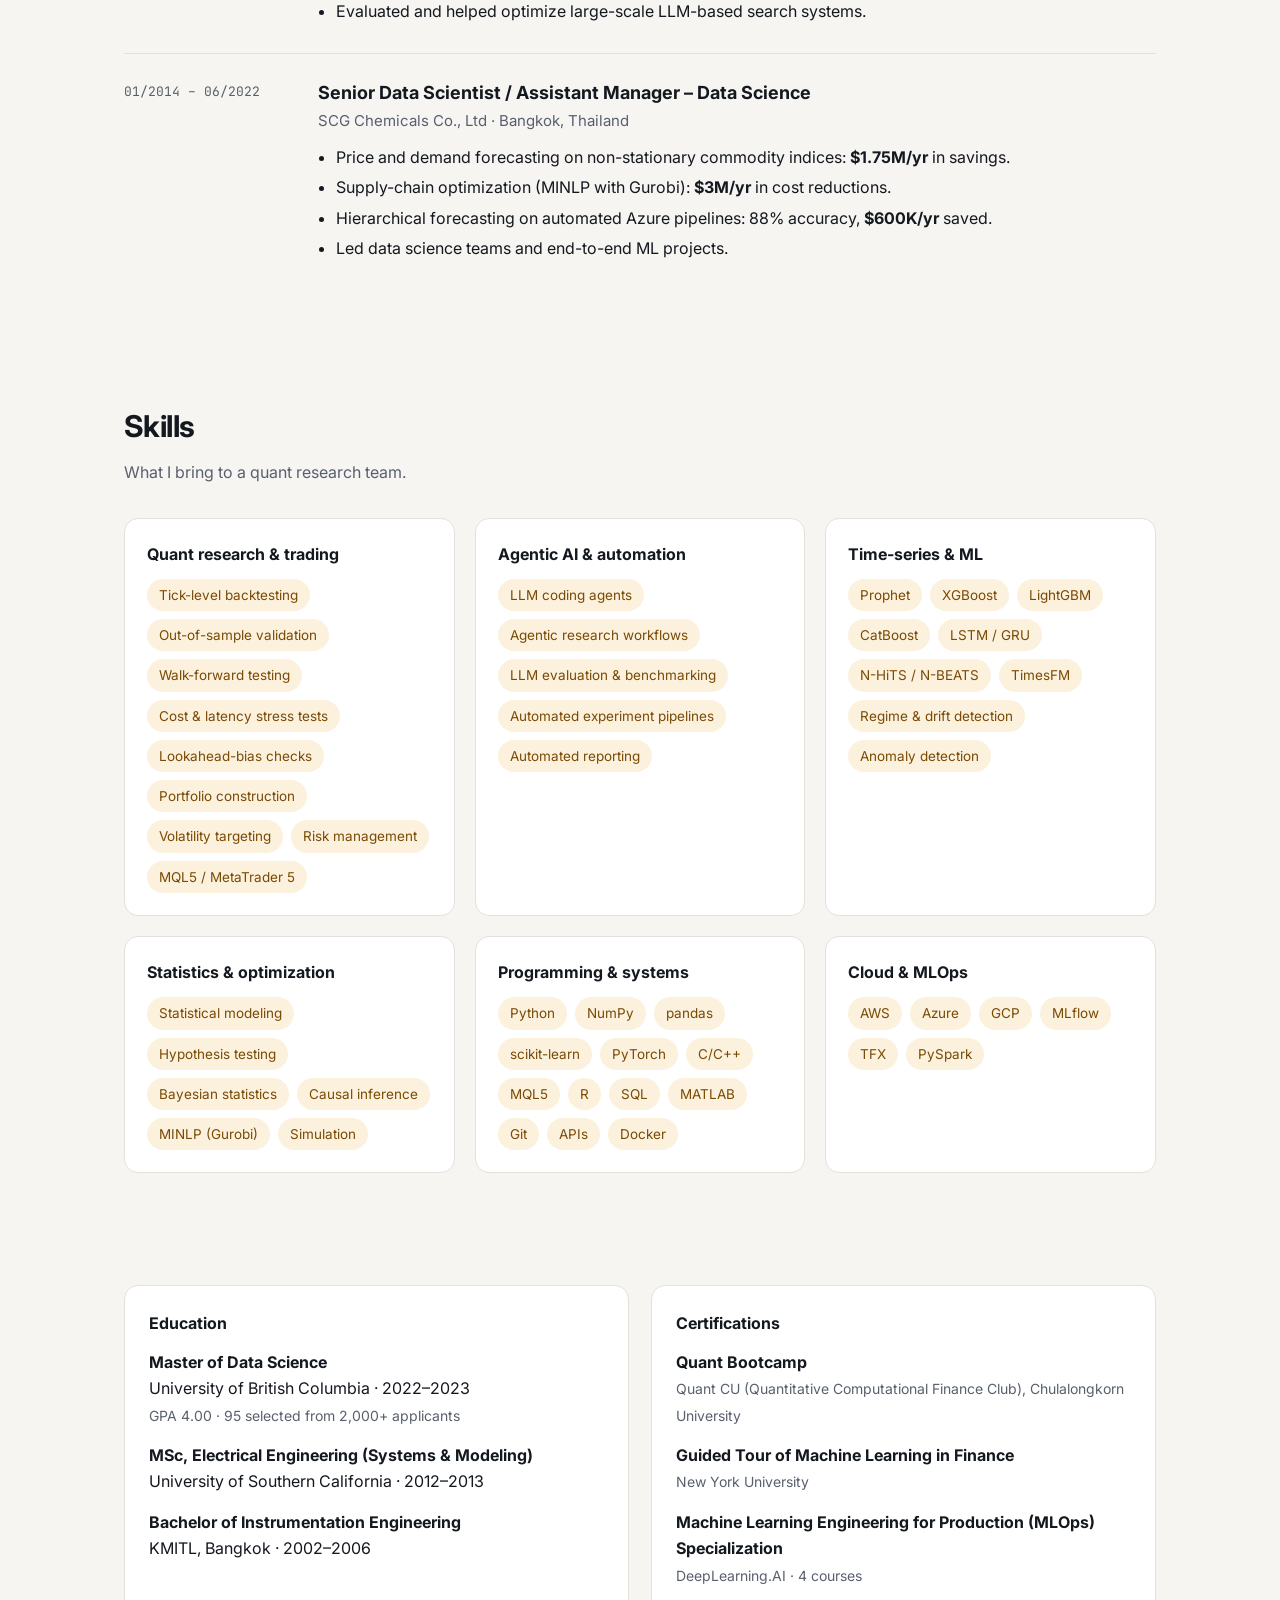
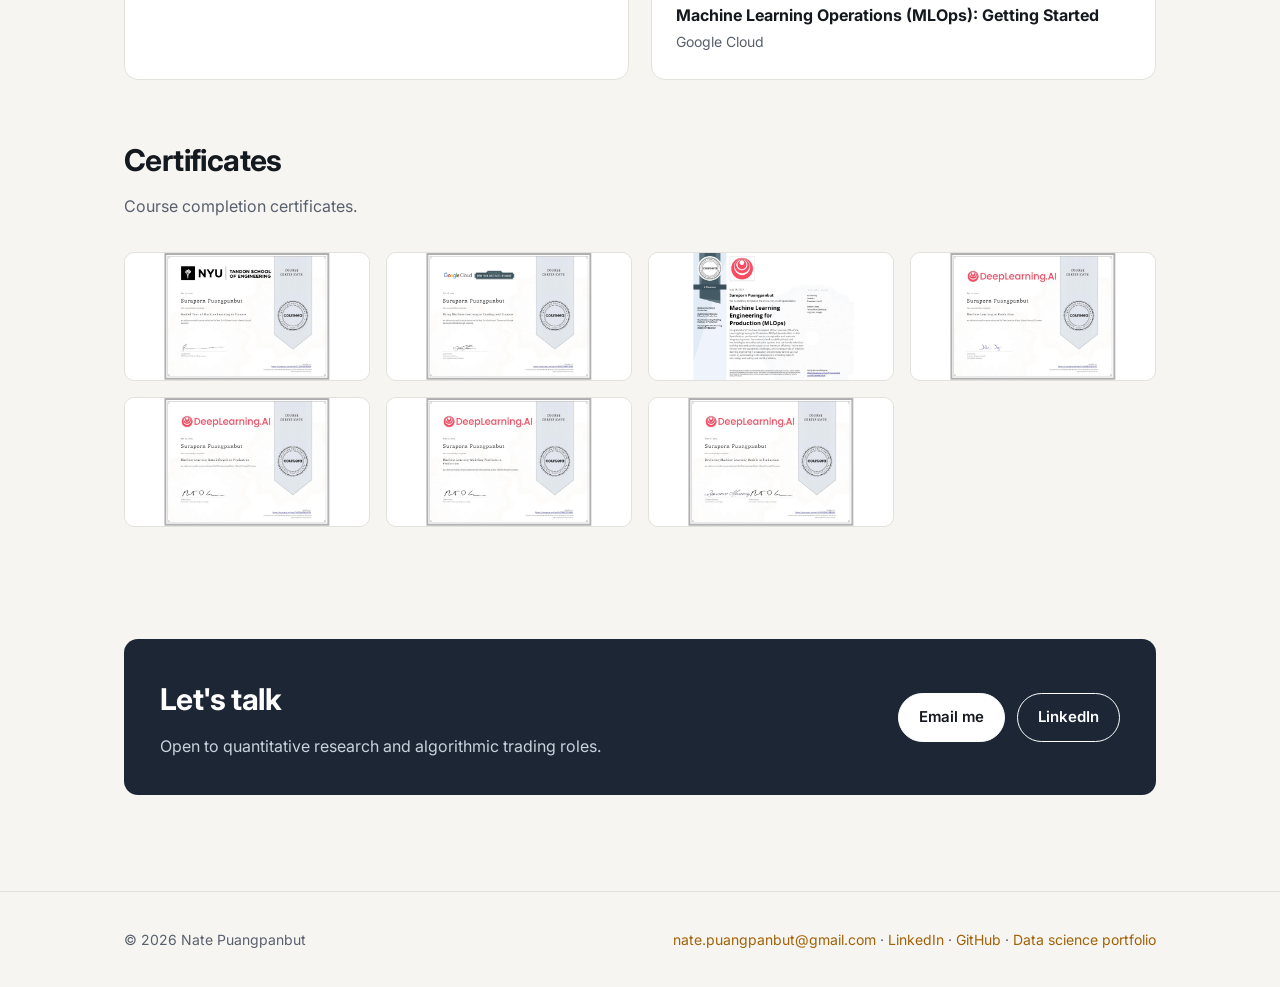
==== commit 1816a0a7: "Alfred v1.02: equity, drawdown, Sharpe, monthly and daily P&L, version history, live forward test Co" ====
--- a/home.html
+++ b/home.html
@@ -11,7 +11,7 @@
 <link rel="icon" href="images/favicon.svg">
 <link rel="preconnect" href="https://fonts.googleapis.com">
 <link href="https://fonts.googleapis.com/css2?family=Inter:wght@400;500;600;700&family=JetBrains+Mono:wght@500&display=swap" rel="stylesheet">
-<link rel="stylesheet" href="style.css?v=14">
+<link rel="stylesheet" href="style.css?v=15">
 </head>
 <body>
 <header class="site"><div class="wrap">
@@ -154,7 +154,7 @@
 <div class="qb al">
 <div class="qb-head">
 <div class="qb-brand"><div class="qb-logo">AL</div><div><div class="qb-name">Alfred <span>v1.02</span></div><div class="qb-tag">Day-trading system · XAUUSD</div></div></div>
-<div class="qb-pills"><span class="pill">1 trade a day, max</span><span class="pill">Standalone EA</span><span class="pill">MQL5 · MetaTrader 5</span><span class="pill">Backtest · MT5-checked</span></div>
+<div class="qb-pills"><span class="pill">1 trade a day, max</span><span class="pill">Standalone EA</span><span class="pill">MQL5 · MetaTrader 5</span><span class="pill live"><i></i>Live forward test</span></div>
 </div>
 
 <p class="qb-intro">Alfred takes at most one trade a day. Its stop, profit lock and end-of-day exit are managed automatically, and it trades smaller on days with below-usual market activity. It went through the same research pipeline and cost battery as QuadBreak, and runs as a separate EA because it overlaps QuadBreak's breakout strategies. Both are sized on their combined drawdown. Method and parameters are kept private.</p>
@@ -173,6 +173,7 @@
 <div><span>Avg. monthly gain</span><b class="up">8.4%</b></div>
 <div><span>Max drawdown</span><b class="dn">19.1%</b></div>
 <div><span>$1,000 becomes</span><b>$6,114</b></div>
+<div><span>Sharpe</span><b>2.65</b></div>
 <div><span>Trades</span><b>472</b></div>
 <div><span>Win rate</span><b>39%</b></div>
 <div><span>Profit factor</span><b>1.97</b></div>
@@ -180,35 +181,49 @@
 <p class="al-settings"><b>Settings:</b> 1% of balance per trade (×0.25 on quiet days); recovery sizing ×1.5 up to 2 steps; profit lock at +3R. Compounding.</p>
 
 <div class="qb-card">
+<div class="qb-card-head"><b>Equity <span class="muted">growth of $1,000, log scale · compounding</span></b>
+<div class="legend chart-legend"><span class="sw main"></span>Normal costs <span class="sw ctx"></span>Other 3 conditions</div>
+</div>
+<div class="chart-host" id="al-equity" aria-label="Alfred equity"></div>
+<div class="qb-card-head sub-head"><b>Drawdown <span class="muted">worst intraday drop from the running peak · normal costs</span></b></div>
+<div class="chart-host" id="al-dd" aria-label="Alfred drawdown"></div>
+</div>
+
+<div class="qb-card">
 <div class="qb-card-head"><b>Results by period</b><span class="muted">backtest · $1,000 at the start of each period · median of 4 cost/delay conditions</span></div>
 <div class="tablewrap"><table class="qb-table periods" aria-label="Alfred backtest results by period">
-<thead><tr><th>Period</th><th>Gain / month</th><th>Max drawdown</th><th>$1,000 becomes</th></tr></thead>
+<thead><tr><th>Period</th><th>Gain / month</th><th>Max drawdown</th><th>Sharpe</th><th>$1,000 becomes</th></tr></thead>
 <tbody>
-<tr><td>2025</td><td>4.2%</td><td>19.1%</td><td>$1,638</td></tr>
-<tr><td>Jan–Jun 2026</td><td>11.0%</td><td>10.5%</td><td>$1,863</td></tr>
-<tr><td>Jul–Nov 2026</td><td>16.5%</td><td>8.3%</td><td>$1,959</td></tr>
-<tr class="tot"><td>Whole period (23 months)</td><td>8.4%</td><td>19.1%</td><td>$6,114</td></tr>
+<tr><td>2025</td><td>4.2%</td><td>19.1%</td><td>1.58</td><td>$1,638</td></tr>
+<tr><td>Jan–Jun 2026</td><td>11.0%</td><td>10.5%</td><td>4.11</td><td>$1,863</td></tr>
+<tr><td>Jul–Nov 2026</td><td>16.5%</td><td>8.3%</td><td>3.48</td><td>$1,959</td></tr>
+<tr class="tot"><td>Whole period (23 months)</td><td>8.4%</td><td>19.1%</td><td>2.65</td><td>$6,114</td></tr>
 </tbody>
 </table></div>
 <p class="muted al-note">Worst of the 4 conditions: 2025 3.9% a month (21.6% max drawdown), Jan–Jun 2026 9.4% (11.1%), Jul–Nov 2026 15.3% (8.7%), whole period 7.5% (21.6%).</p>
 </div>
 
 <div class="qb-card">
-<div class="qb-card-head"><b>Confirmed in the MT5 Strategy Tester</b><span class="muted">default inputs · broker data · Jan 2025 – Nov 2026</span></div>
-<div class="tablewrap"><table class="qb-table periods" aria-label="Alfred MT5 Strategy Tester check">
-<thead><tr><th></th><th>MT5 Strategy Tester</th><th>Research backtest</th></tr></thead>
-<tbody>
-<tr><td>Gain / month</td><td>about 9.1%</td><td>8.4%</td></tr>
-<tr><td>Max drawdown</td><td>17.9%</td><td>19.1%</td></tr>
-<tr><td>Trades</td><td>475</td><td>472</td></tr>
-<tr><td>Win rate</td><td>38.5%</td><td>39%</td></tr>
-<tr><td>Profit factor</td><td>2.24</td><td>1.97</td></tr>
-</tbody>
-</table></div>
-<p class="muted al-note">Same trade count and win rate, and the same worst stretch (Aug–Nov 2025). The MT5 run covers about 2 more weeks.</p>
-</div>
-
-<p class="qb-foot">These are backtest results for Alfred v1.02 on tick data from Jan 2025 to Nov 12, 2026, with compounding at the settings above, not live performance. The v1.02 settings were chosen with the whole period in view, so the periods above are not independent out-of-sample tests. Live or demo results will be added separately. Simulated results don't guarantee future returns.</p>
+<div class="qb-card-head"><b>Monthly returns</b><span class="muted">normal-cost condition</span></div>
+<div id="al-heatmap" class="heat" aria-label="Alfred monthly returns"></div>
+</div>
+
+<div class="qb-card cal-card">
+<div class="qb-card-head"><b>Daily P&amp;L</b><span class="muted">normal-cost condition</span></div>
+<div id="al-calendar" class="cal"></div>
+<div class="chart-tip cal-tip" hidden></div>
+</div>
+
+<div class="qb-card">
+<div class="qb-card-head"><b>Version history</b></div>
+<div class="vh">
+<div><b>v1.00</b><span>First standalone version, with an on-chart status panel</span></div>
+<div><b>v1.01</b><span>Renamed Alfred; today's stop and entry lines drawn on the chart; daily, monthly and all-time stats on the panel</span></div>
+<div class="now"><b>v1.02</b><span>Recovery sizing capped at 2 steps, profit lock at +3R and quiet-day sizing, cutting max drawdown from 41% to 19% · now forward-testing on a live account</span></div>
+</div>
+</div>
+
+<p class="qb-foot">These are backtest results for Alfred v1.02 on tick data from Jan 2025 to Nov 12, 2026, with compounding at the settings above, not live performance; they were also reproduced in the MT5 Strategy Tester. Headline and period figures are the median of 4 cost/delay conditions; charts show the normal-cost condition. The v1.02 settings were chosen with the whole period in view, so the periods above are not independent out-of-sample tests. Live forward-test results will be added separately once there is enough history. Simulated results don't guarantee future returns.</p>
 </div>
 </section>
 
@@ -386,6 +401,6 @@
 <div><a href="mailto:nate.puangpanbut@gmail.com">nate.puangpanbut@gmail.com</a> · <a href="https://www.linkedin.com/in/suraporn/" target="_blank" rel="noopener">LinkedIn</a> · <a href="https://github.com/Suraporn" target="_blank" rel="noopener">GitHub</a> · <a href="https://suraporn.github.io/ds/" target="_blank" rel="noopener">Data science portfolio</a></div>
 </div></footer>
 <script>document.getElementById('yr').textContent=new Date().getFullYear()</script>
-<script src="charts.js?v=13"></script>
+<script src="charts.js?v=15"></script>
 </body>
 </html>
--- a/style.css
+++ b/style.css
@@ -315,10 +315,17 @@
 .cal-d span{display:flex;align-items:center}
 @media (max-width:760px){.cal-row{grid-template-columns:22px 1fr;gap:3px}.cal-d{font-size:8px;gap:2px}}
 
-.qb-kpis.al-kpis{grid-template-columns:repeat(6,1fr)}
+.qb-kpis.al-kpis{grid-template-columns:repeat(7,1fr)}
 .al-settings{color:var(--qtext);font-size:14px;margin:0 0 16px;padding:12px 16px;background:var(--qcard);border:1px solid var(--qline);border-radius:12px}
 .al-settings b{color:var(--qmuted);font-weight:600}
 .periods tr.tot td{font-weight:700;border-top:1px solid var(--qline)}
 .al-note{margin:10px 0 2px;font-size:12.5px}
 @media (max-width:1000px){.qb-kpis.al-kpis{grid-template-columns:repeat(3,1fr)}}
 .qb-kpis b.dn{color:var(--qdn)}.qb-kpis b.up{color:var(--qup)}
+
+.vh{display:grid;gap:0}
+.vh div{display:grid;grid-template-columns:70px 1fr;gap:12px;padding:10px 0;border-top:1px solid var(--qline)}
+.vh div:first-child{border-top:0}
+.vh b{font:600 14px var(--mono)}
+.vh span{color:var(--qmuted);font-size:14px}
+.vh .now b{color:var(--qup)}.vh .now span{color:var(--qtext)}
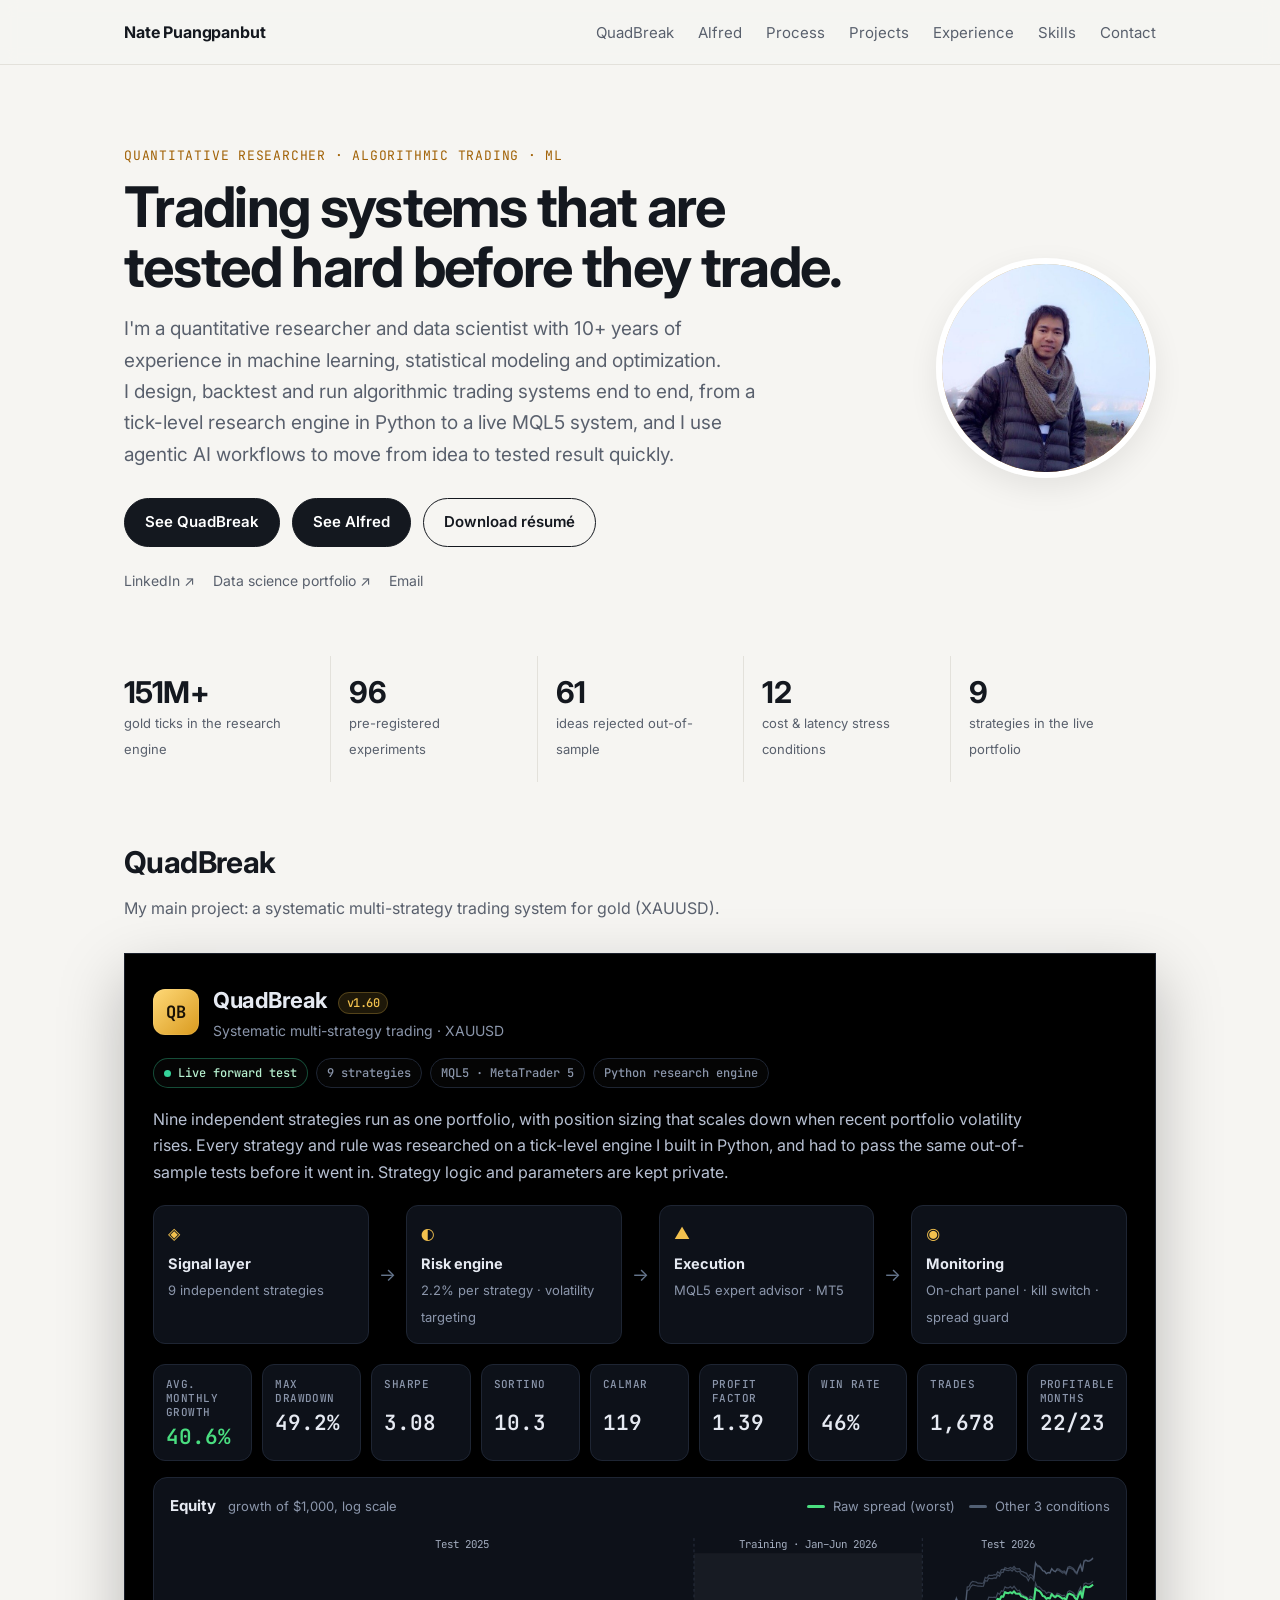
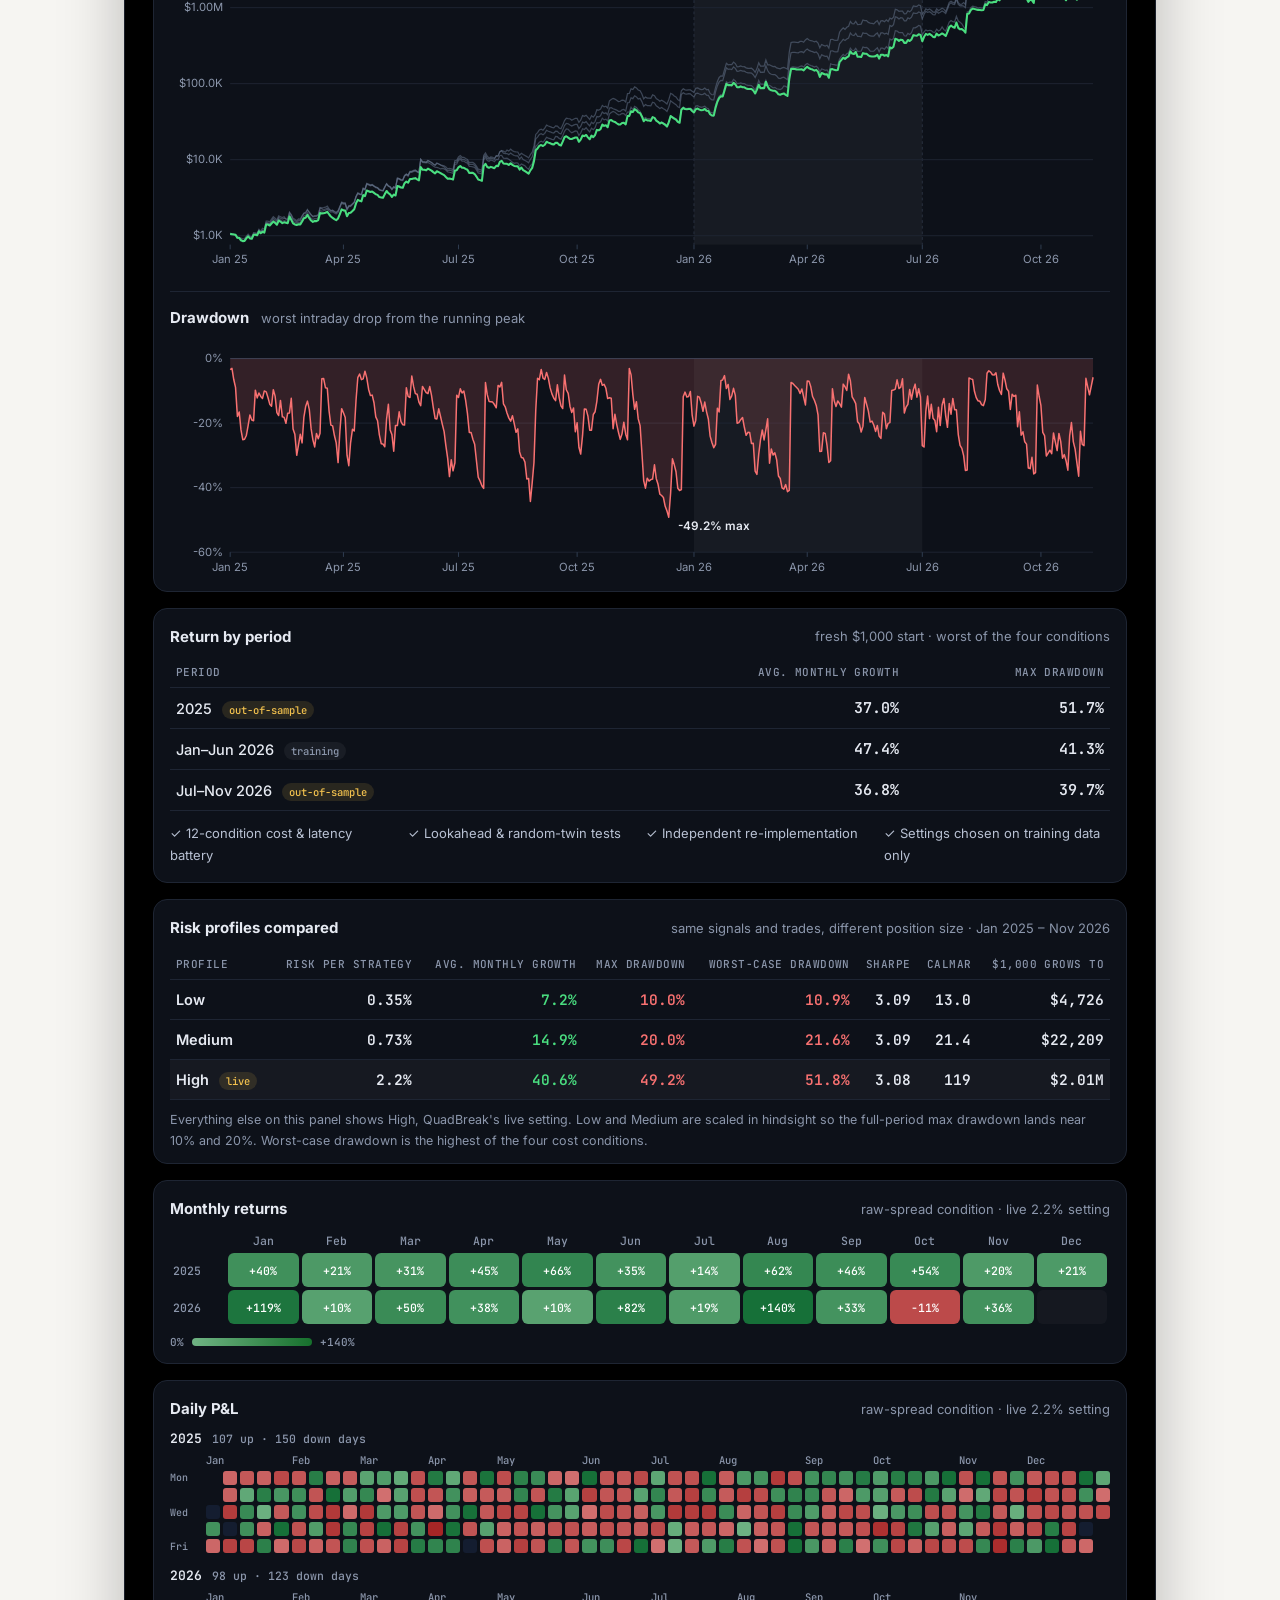
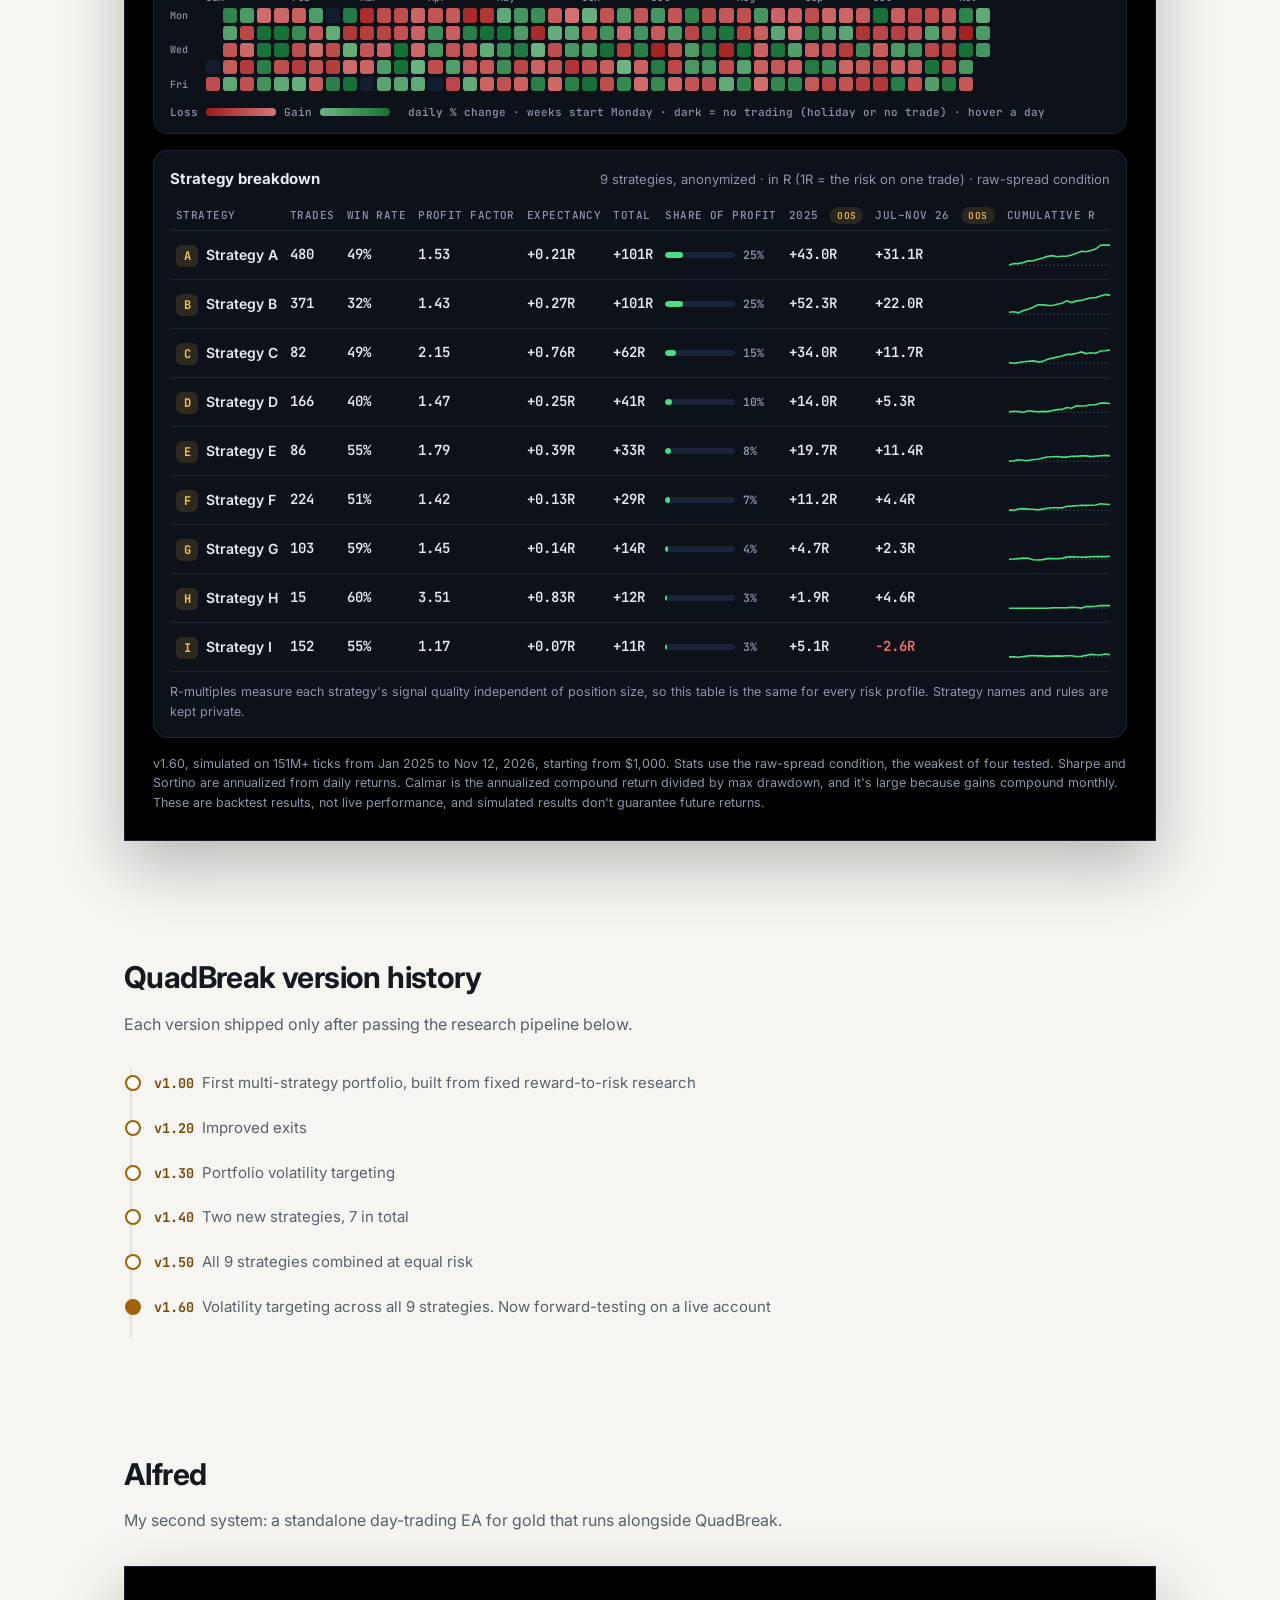
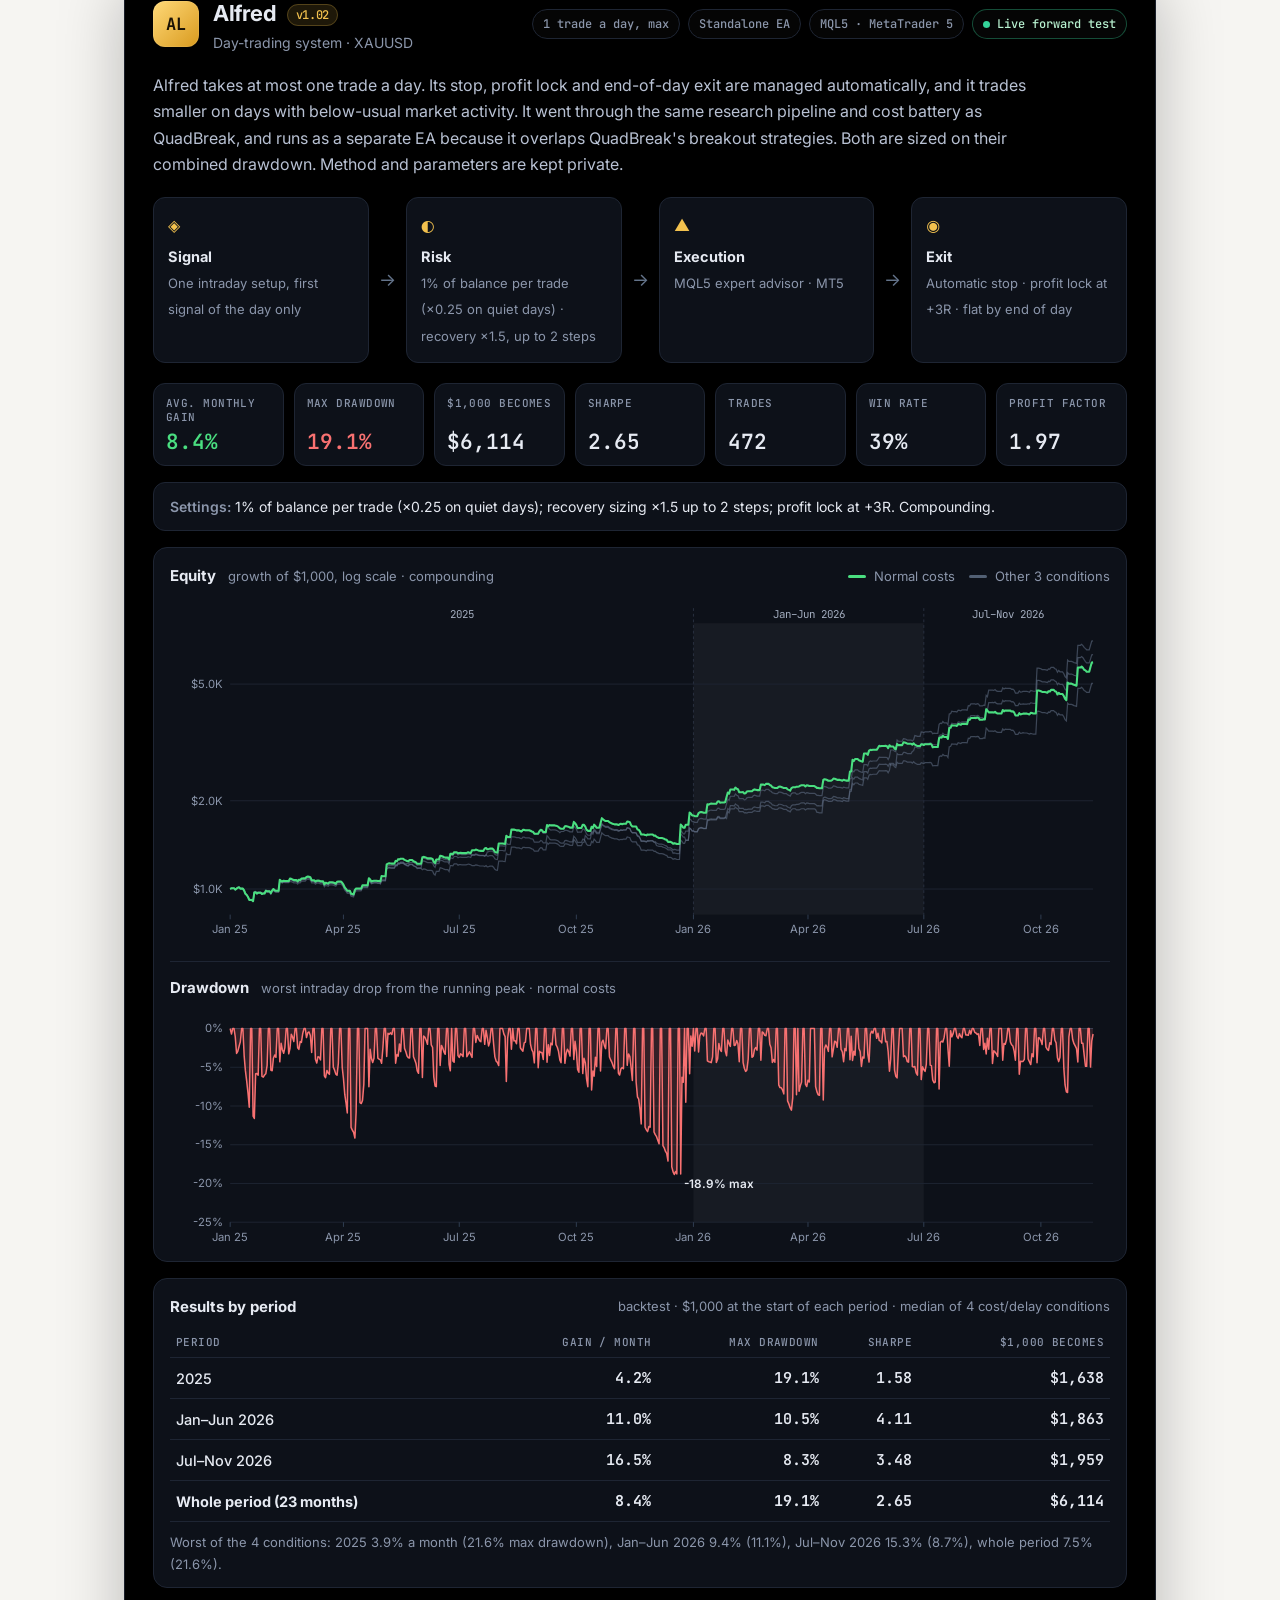
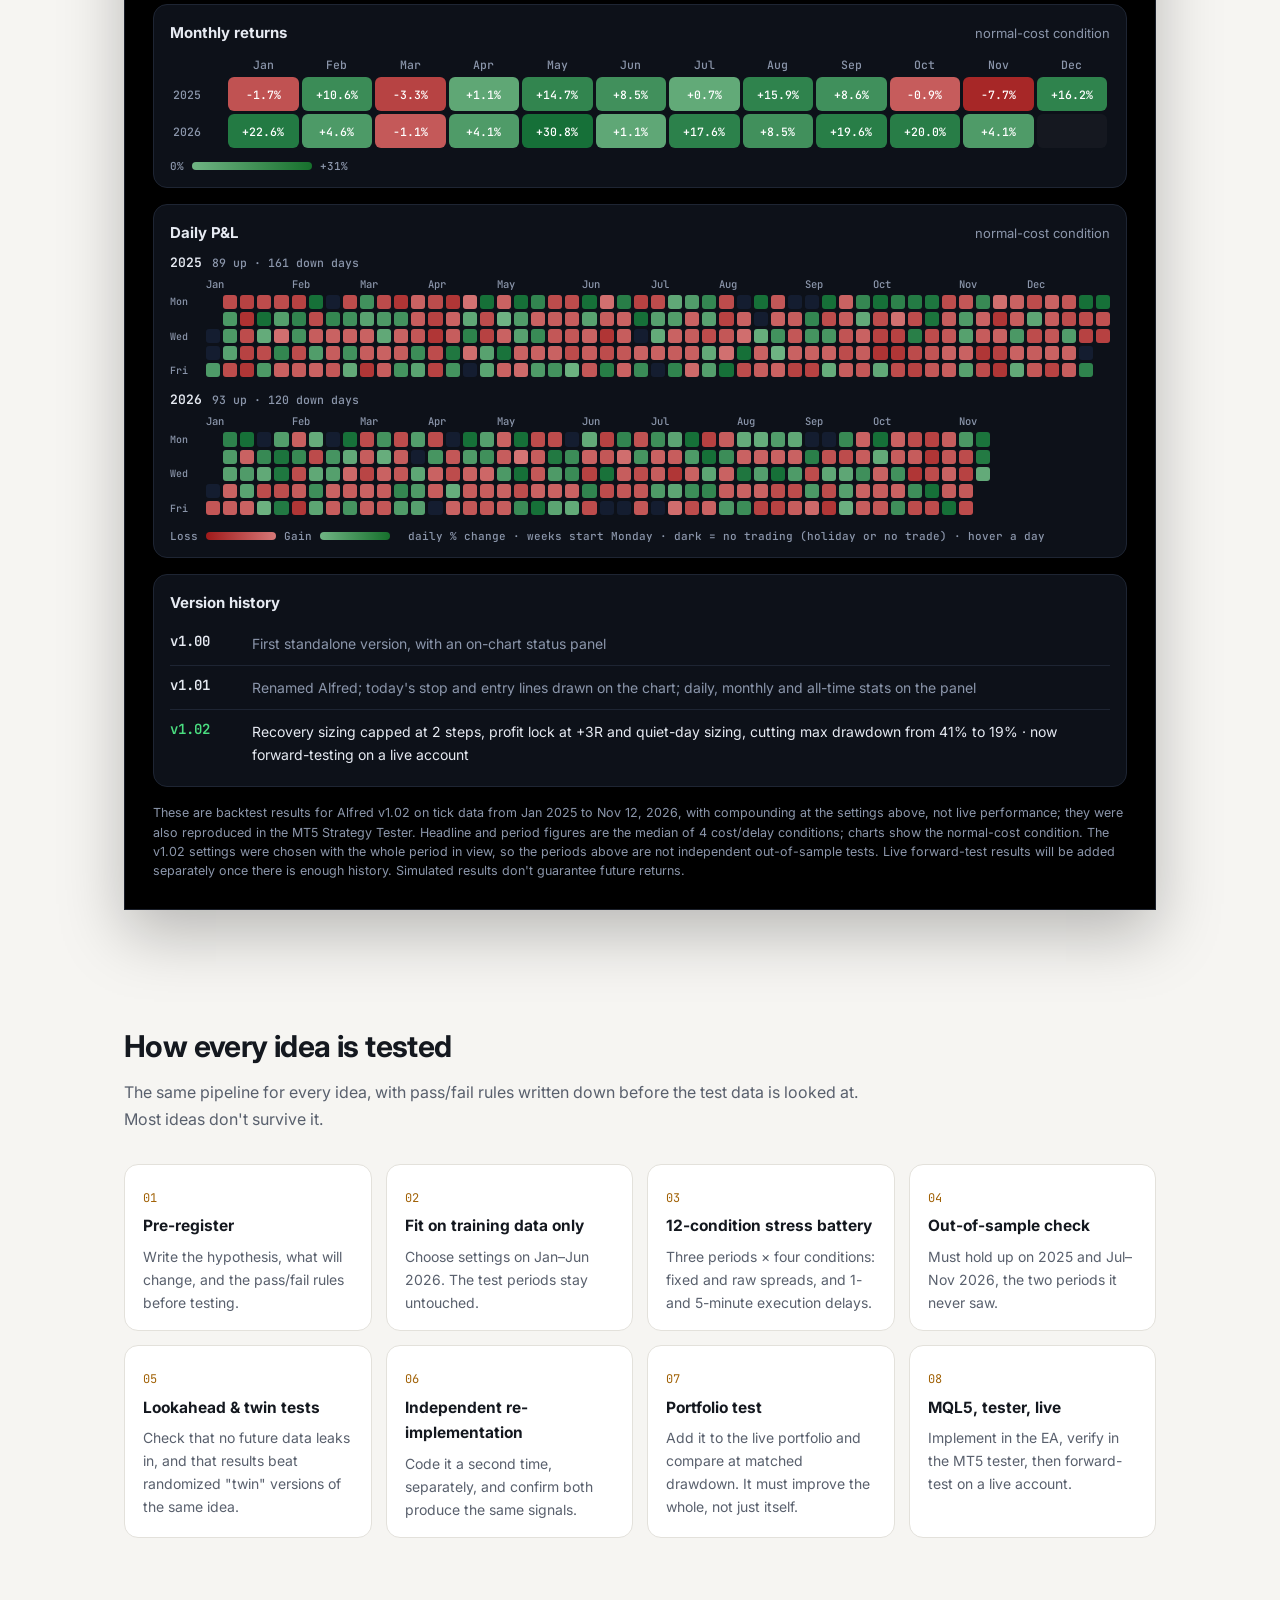
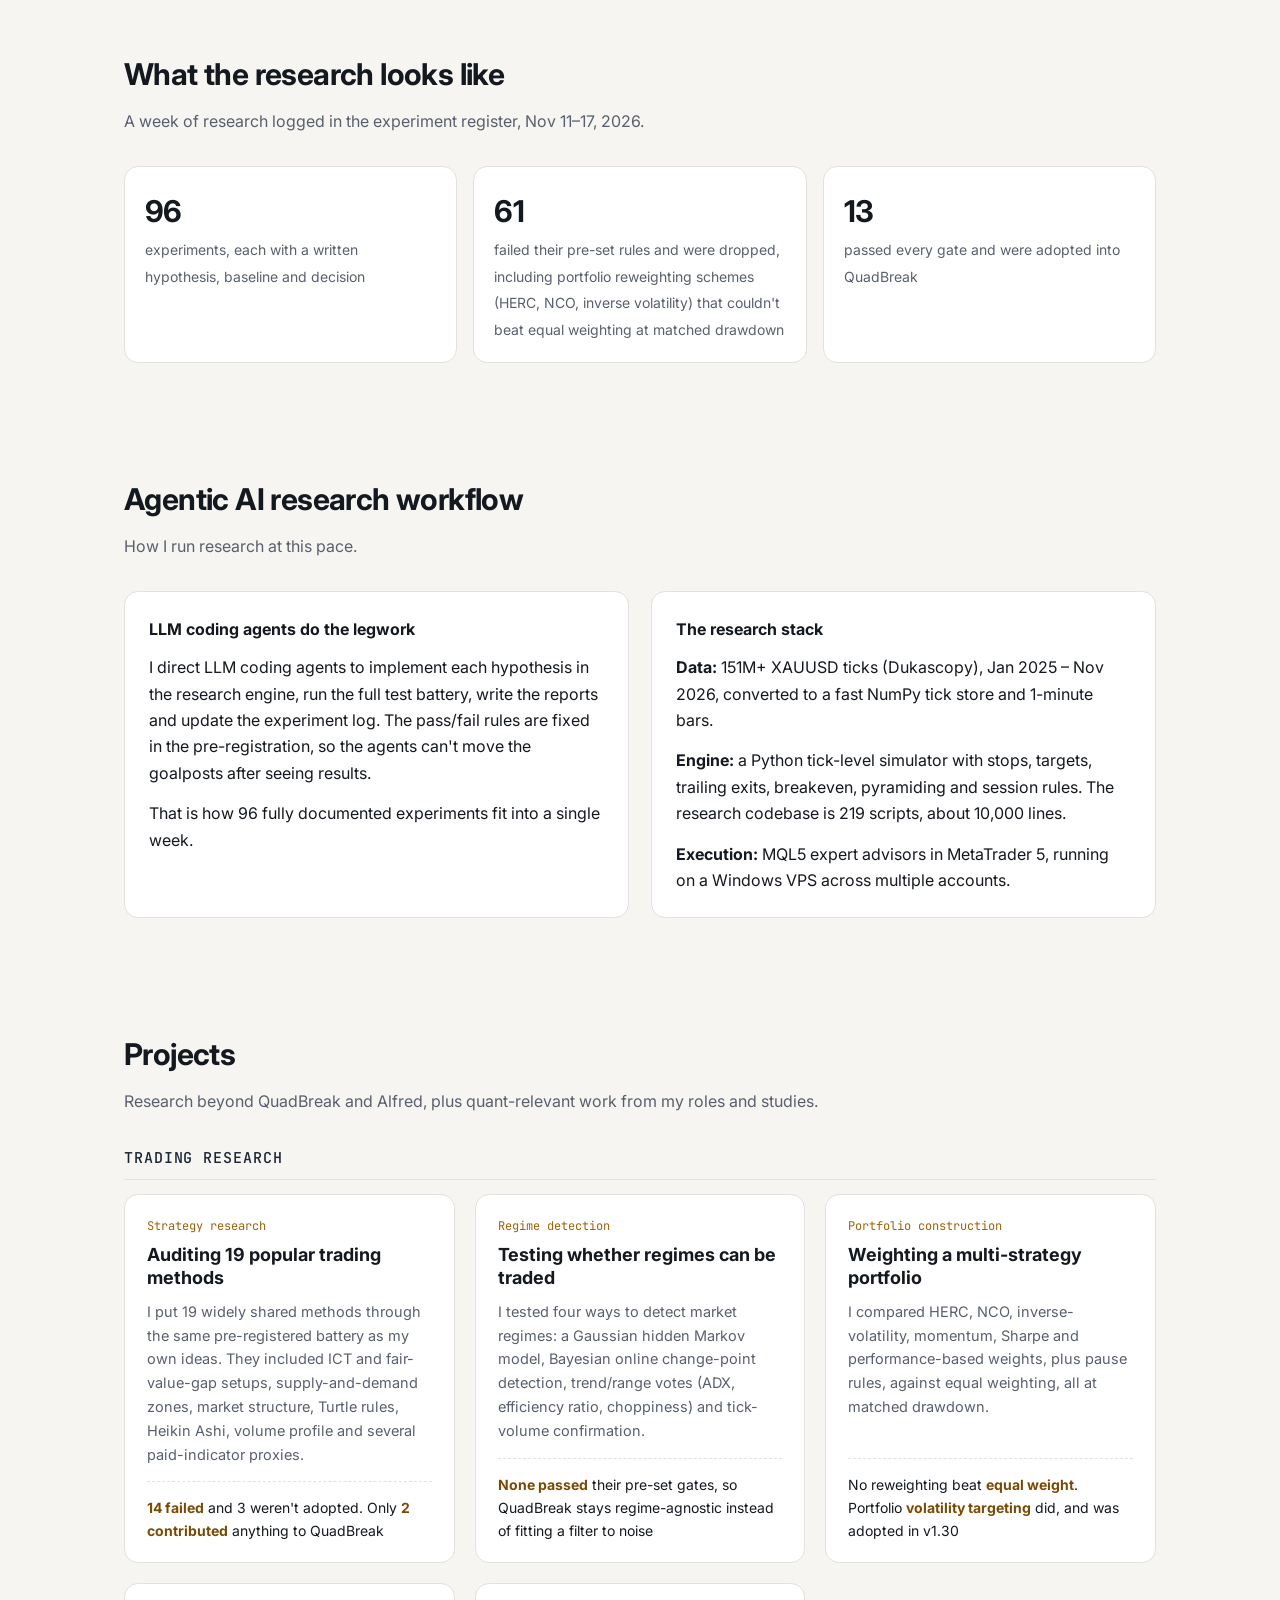
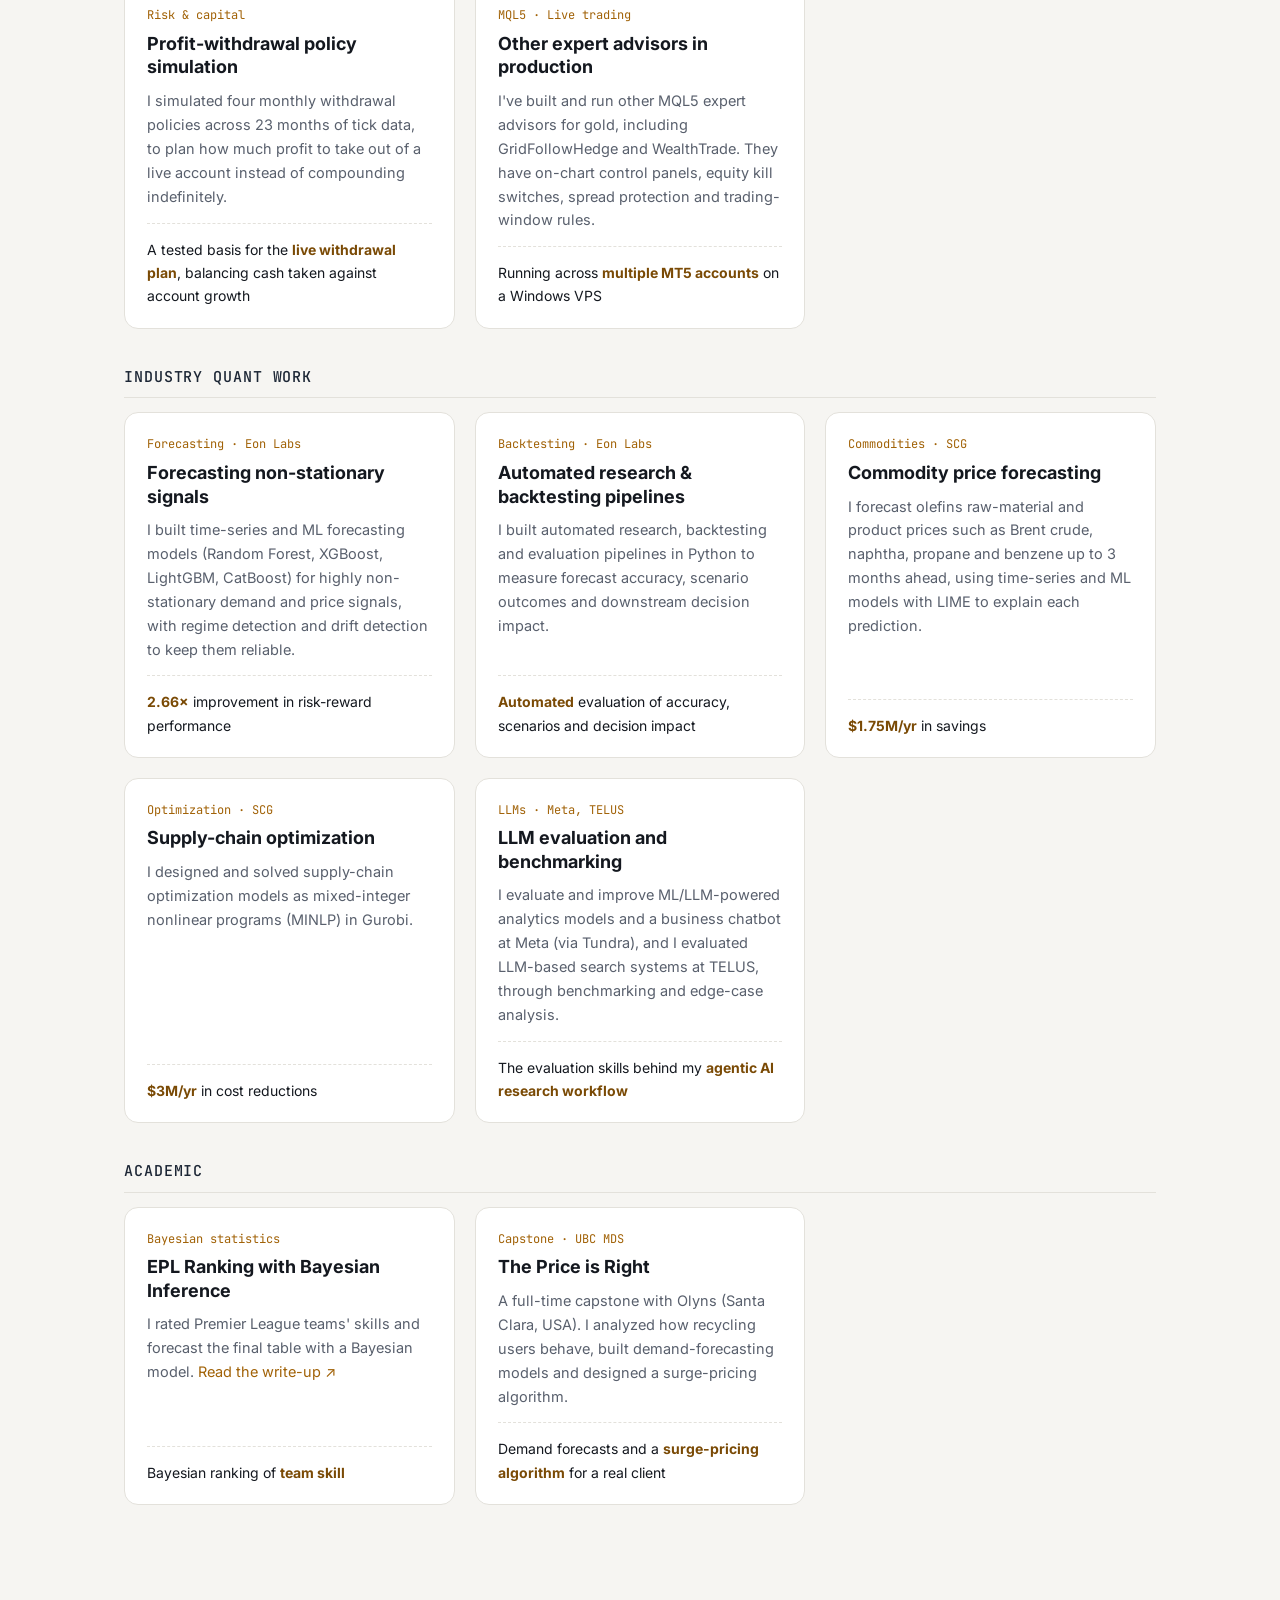
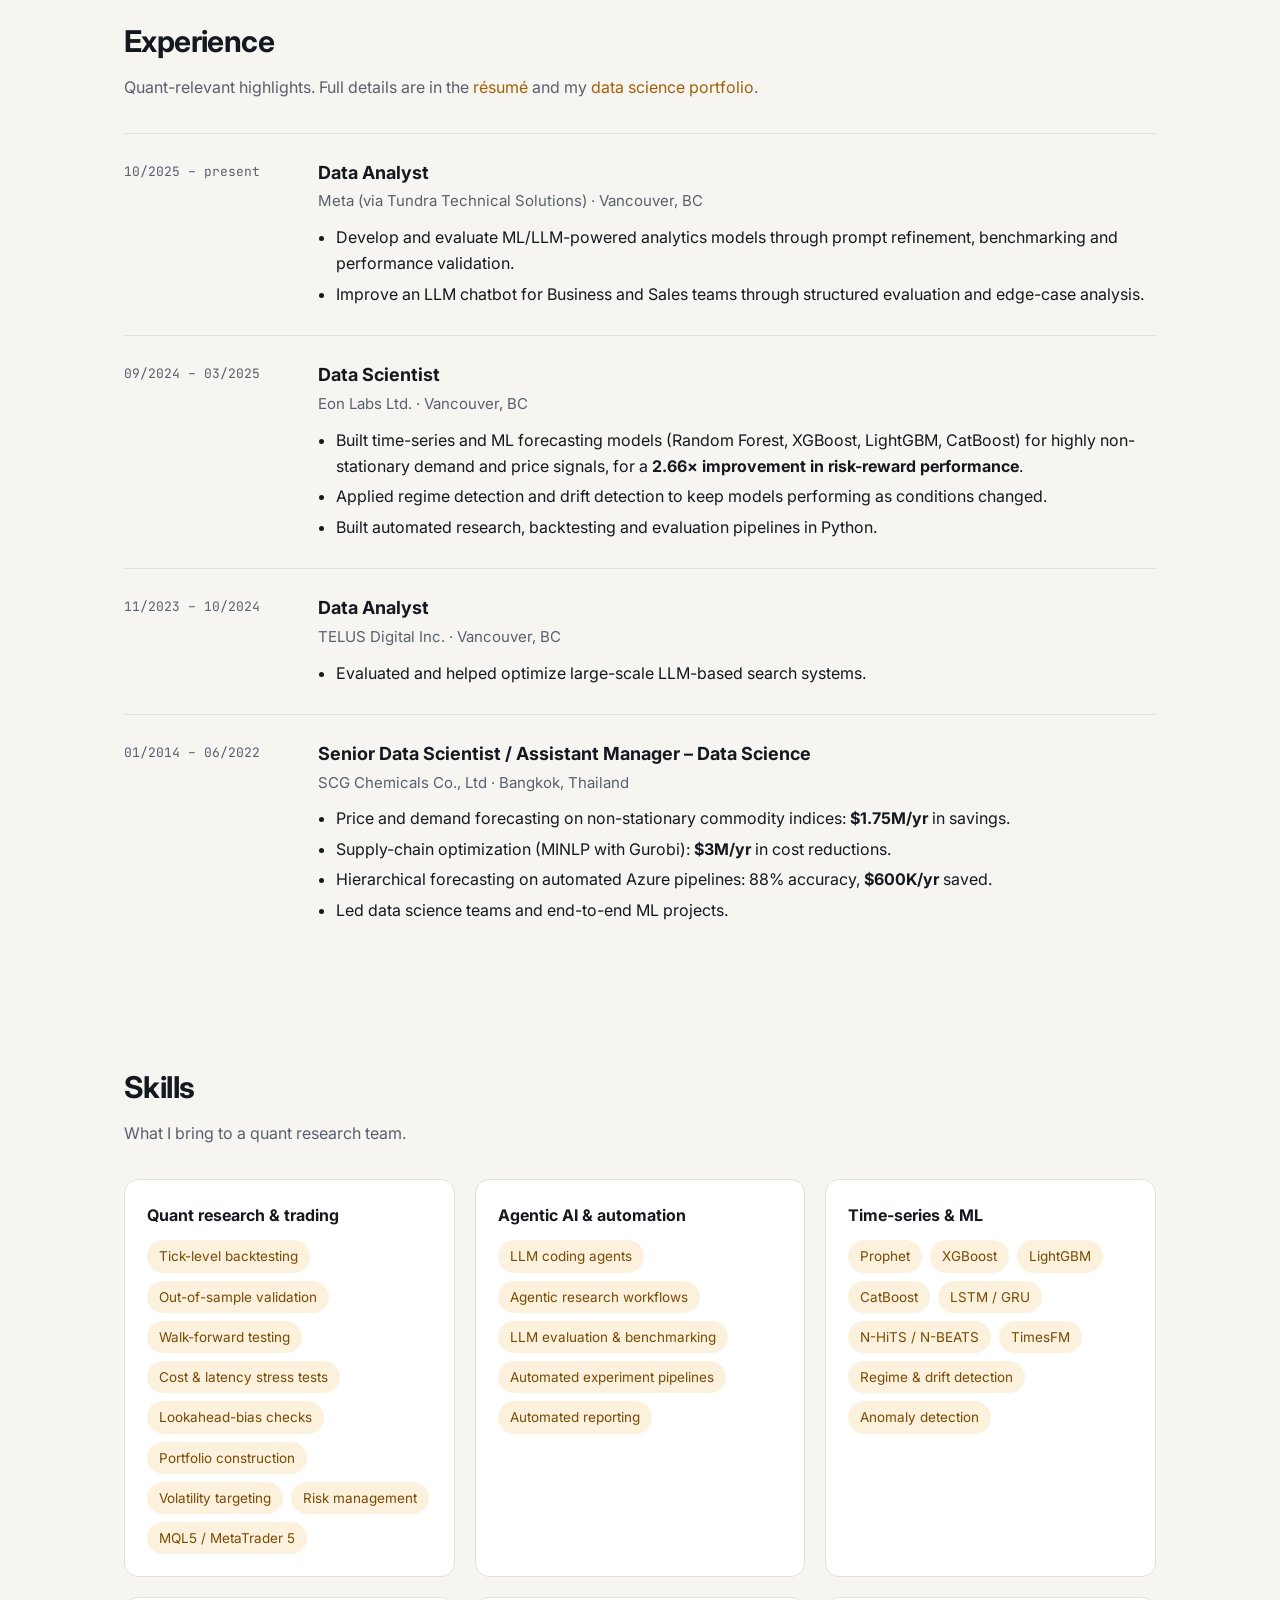
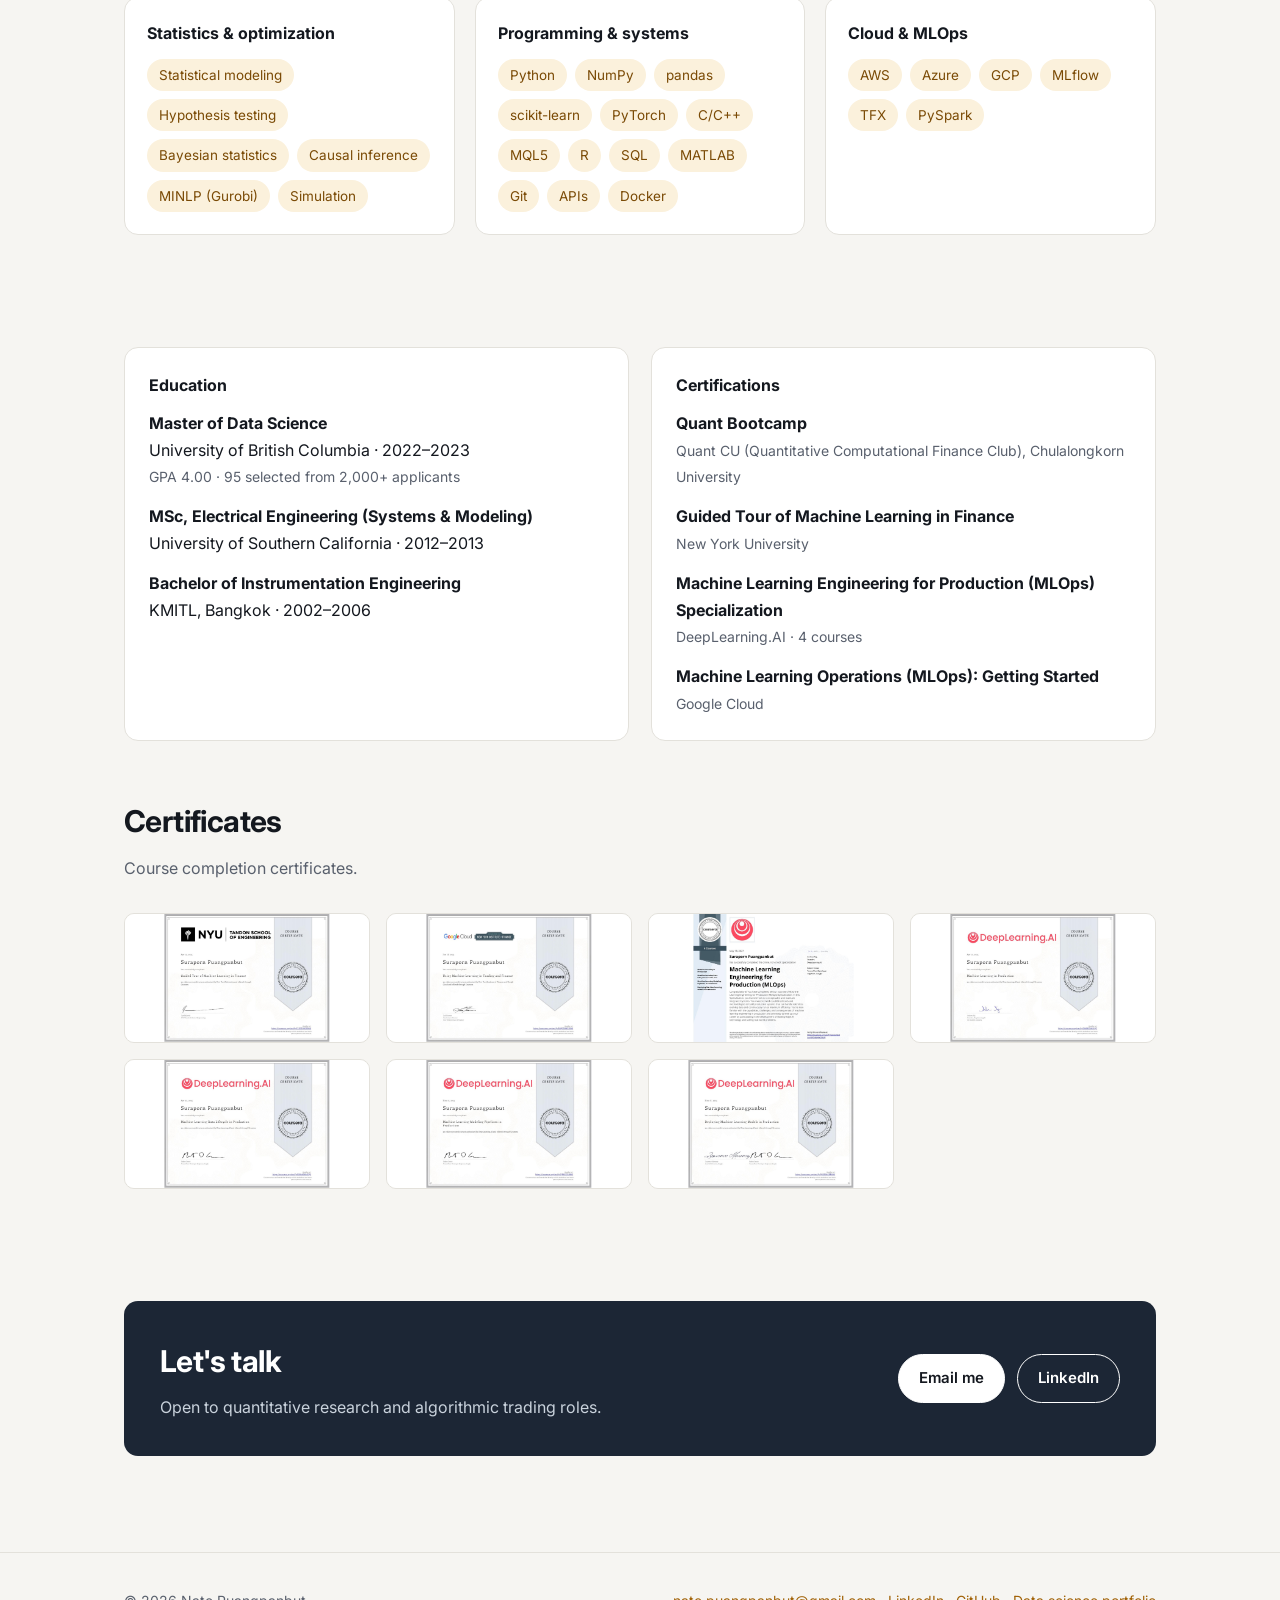
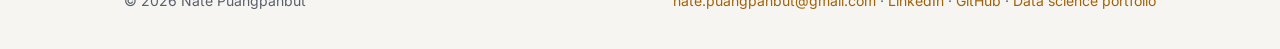
==== commit 5e2776e7: "Fix period band labels Co-Authored-By: Claude Opus 5.5 <noreply@anthropic.com> Claude-Session: https" ====
--- a/home.html
+++ b/home.html
@@ -401,6 +401,6 @@
 <div><a href="mailto:nate.puangpanbut@gmail.com">nate.puangpanbut@gmail.com</a> · <a href="https://www.linkedin.com/in/suraporn/" target="_blank" rel="noopener">LinkedIn</a> · <a href="https://github.com/Suraporn" target="_blank" rel="noopener">GitHub</a> · <a href="https://suraporn.github.io/ds/" target="_blank" rel="noopener">Data science portfolio</a></div>
 </div></footer>
 <script>document.getElementById('yr').textContent=new Date().getFullYear()</script>
-<script src="charts.js?v=15"></script>
+<script src="charts.js?v=16"></script>
 </body>
 </html>
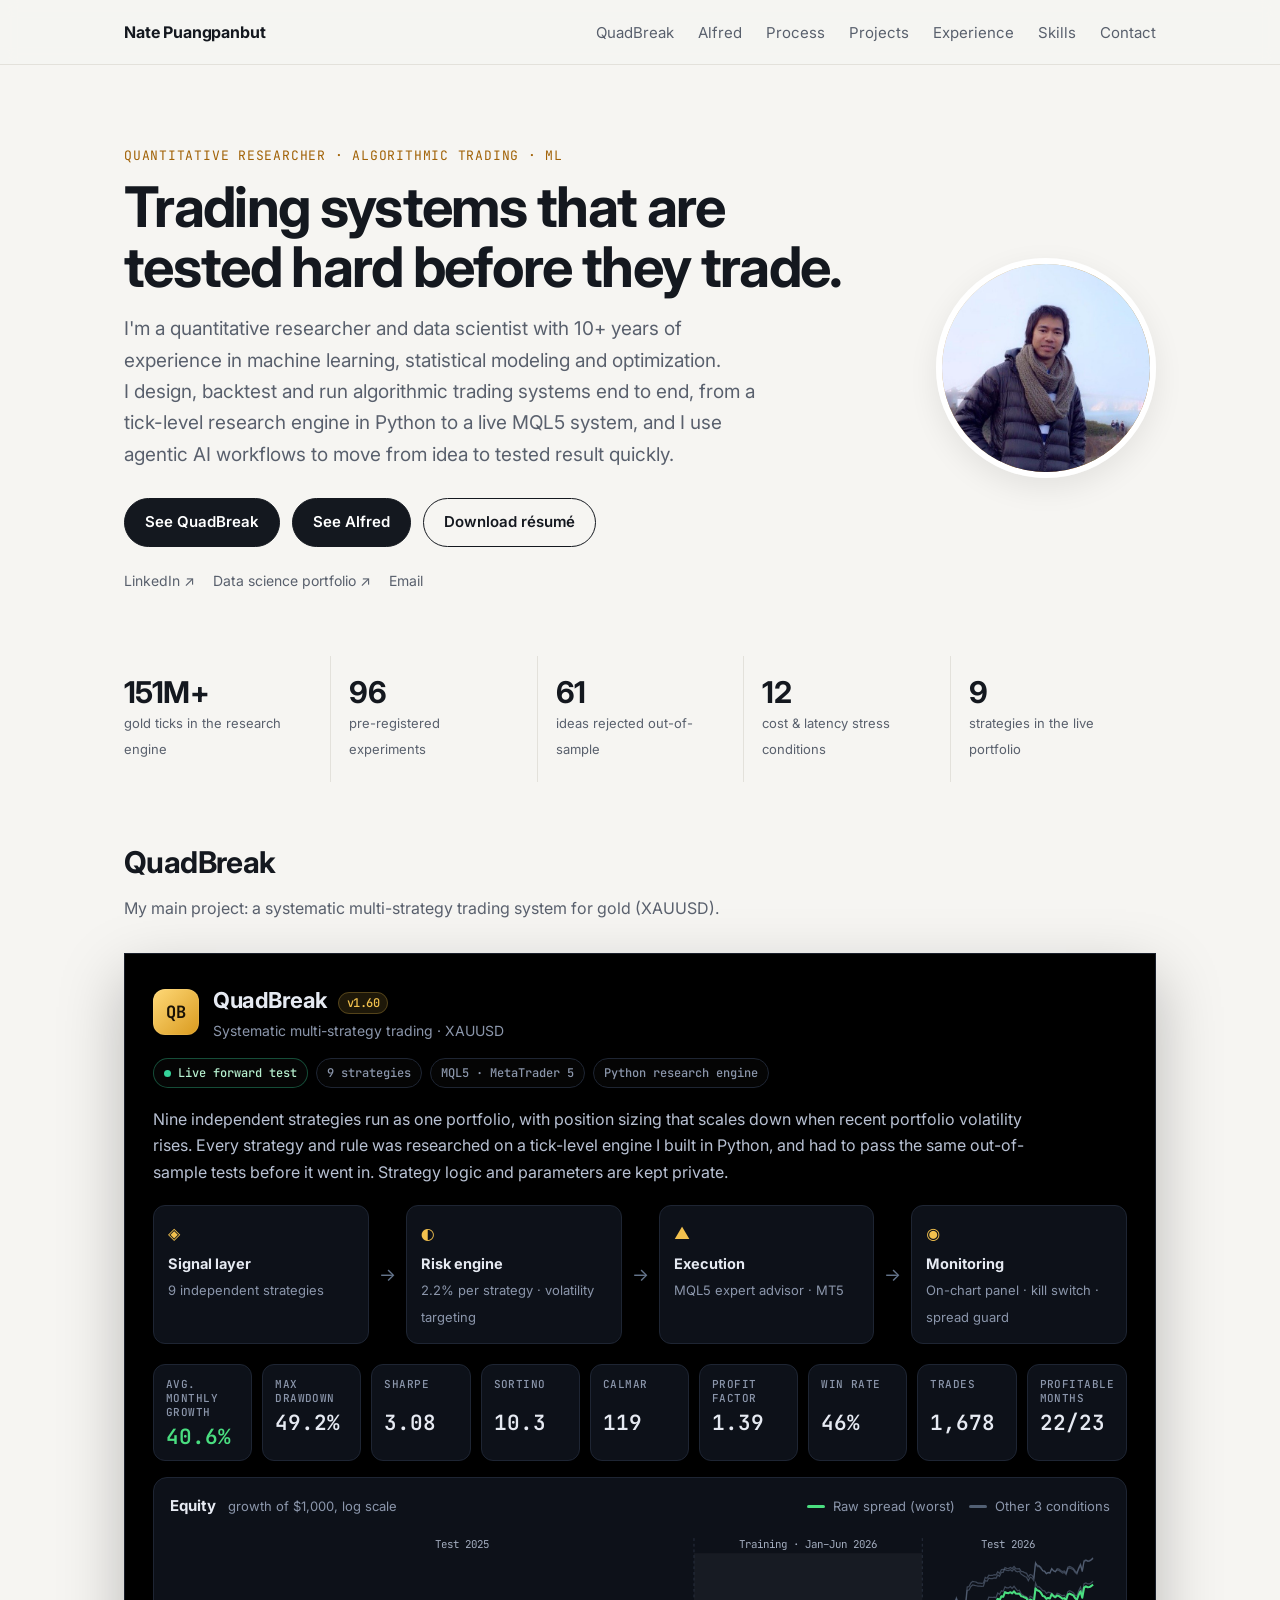
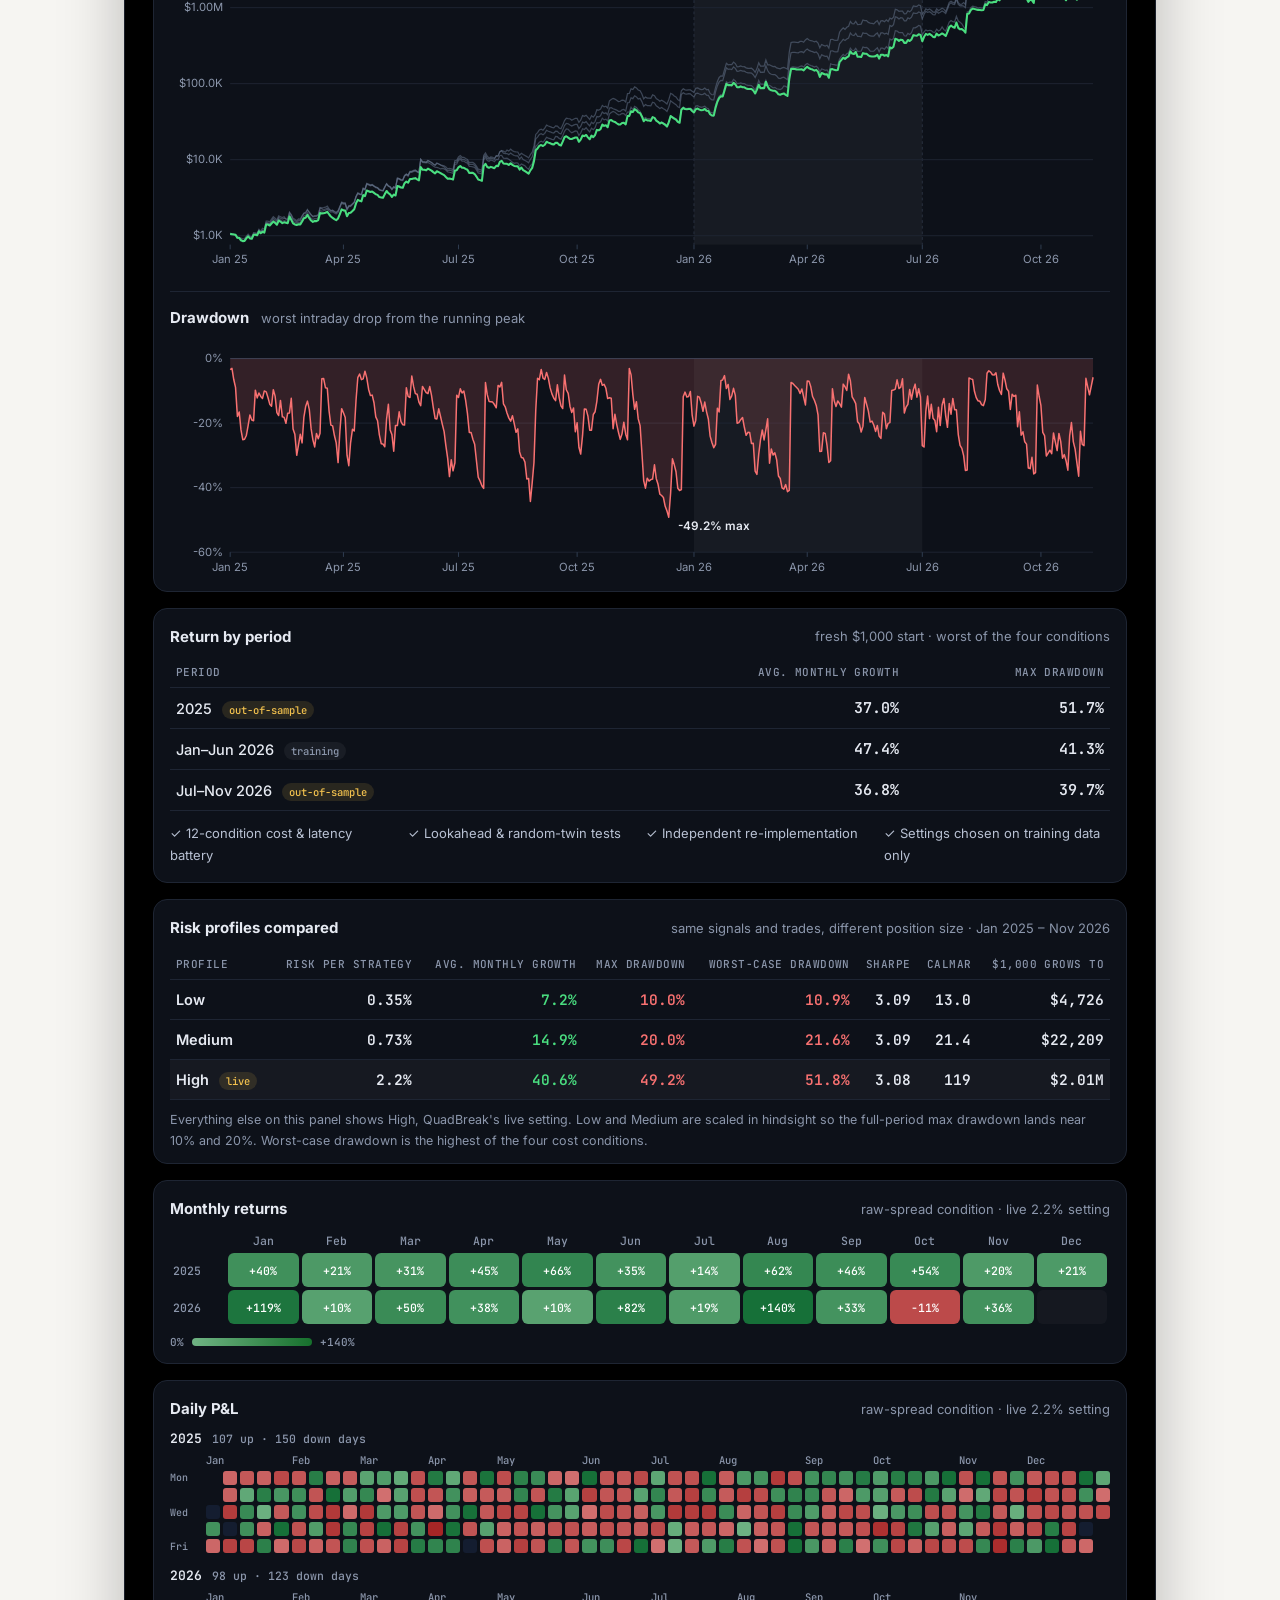
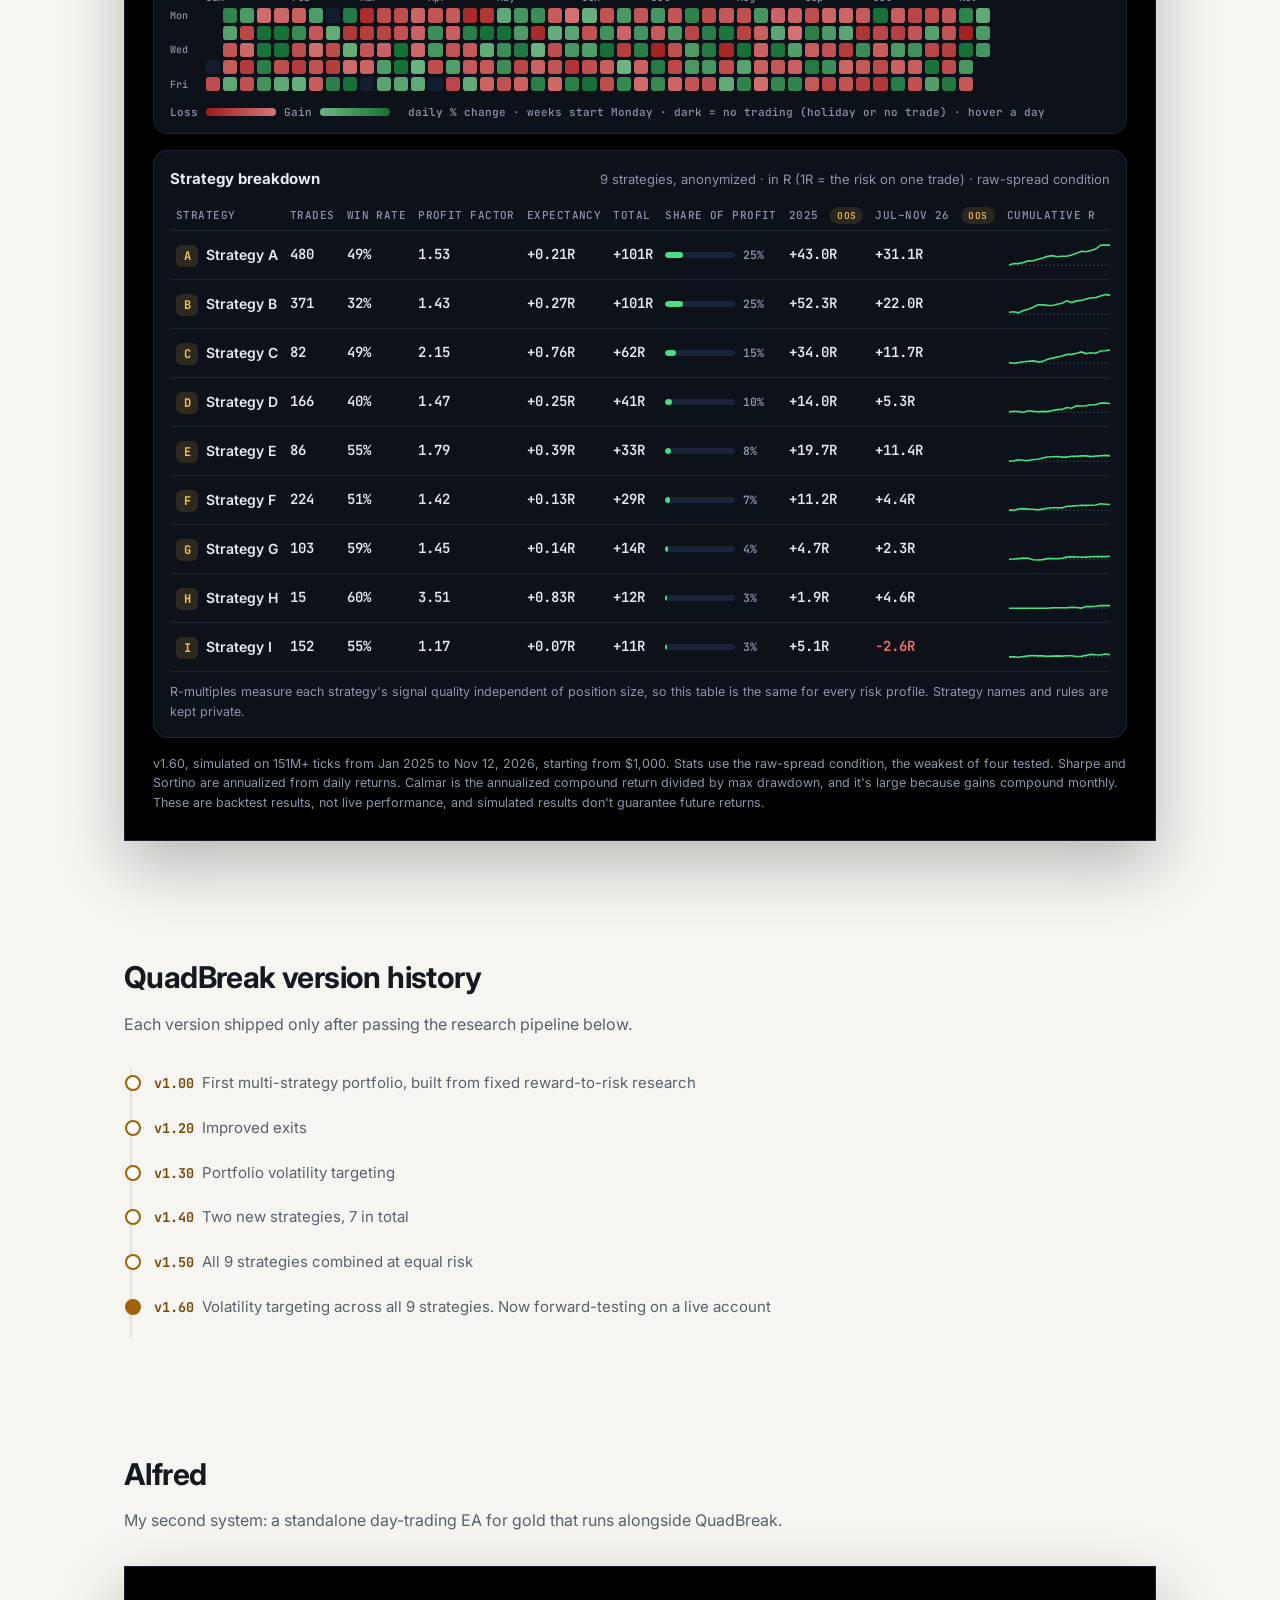
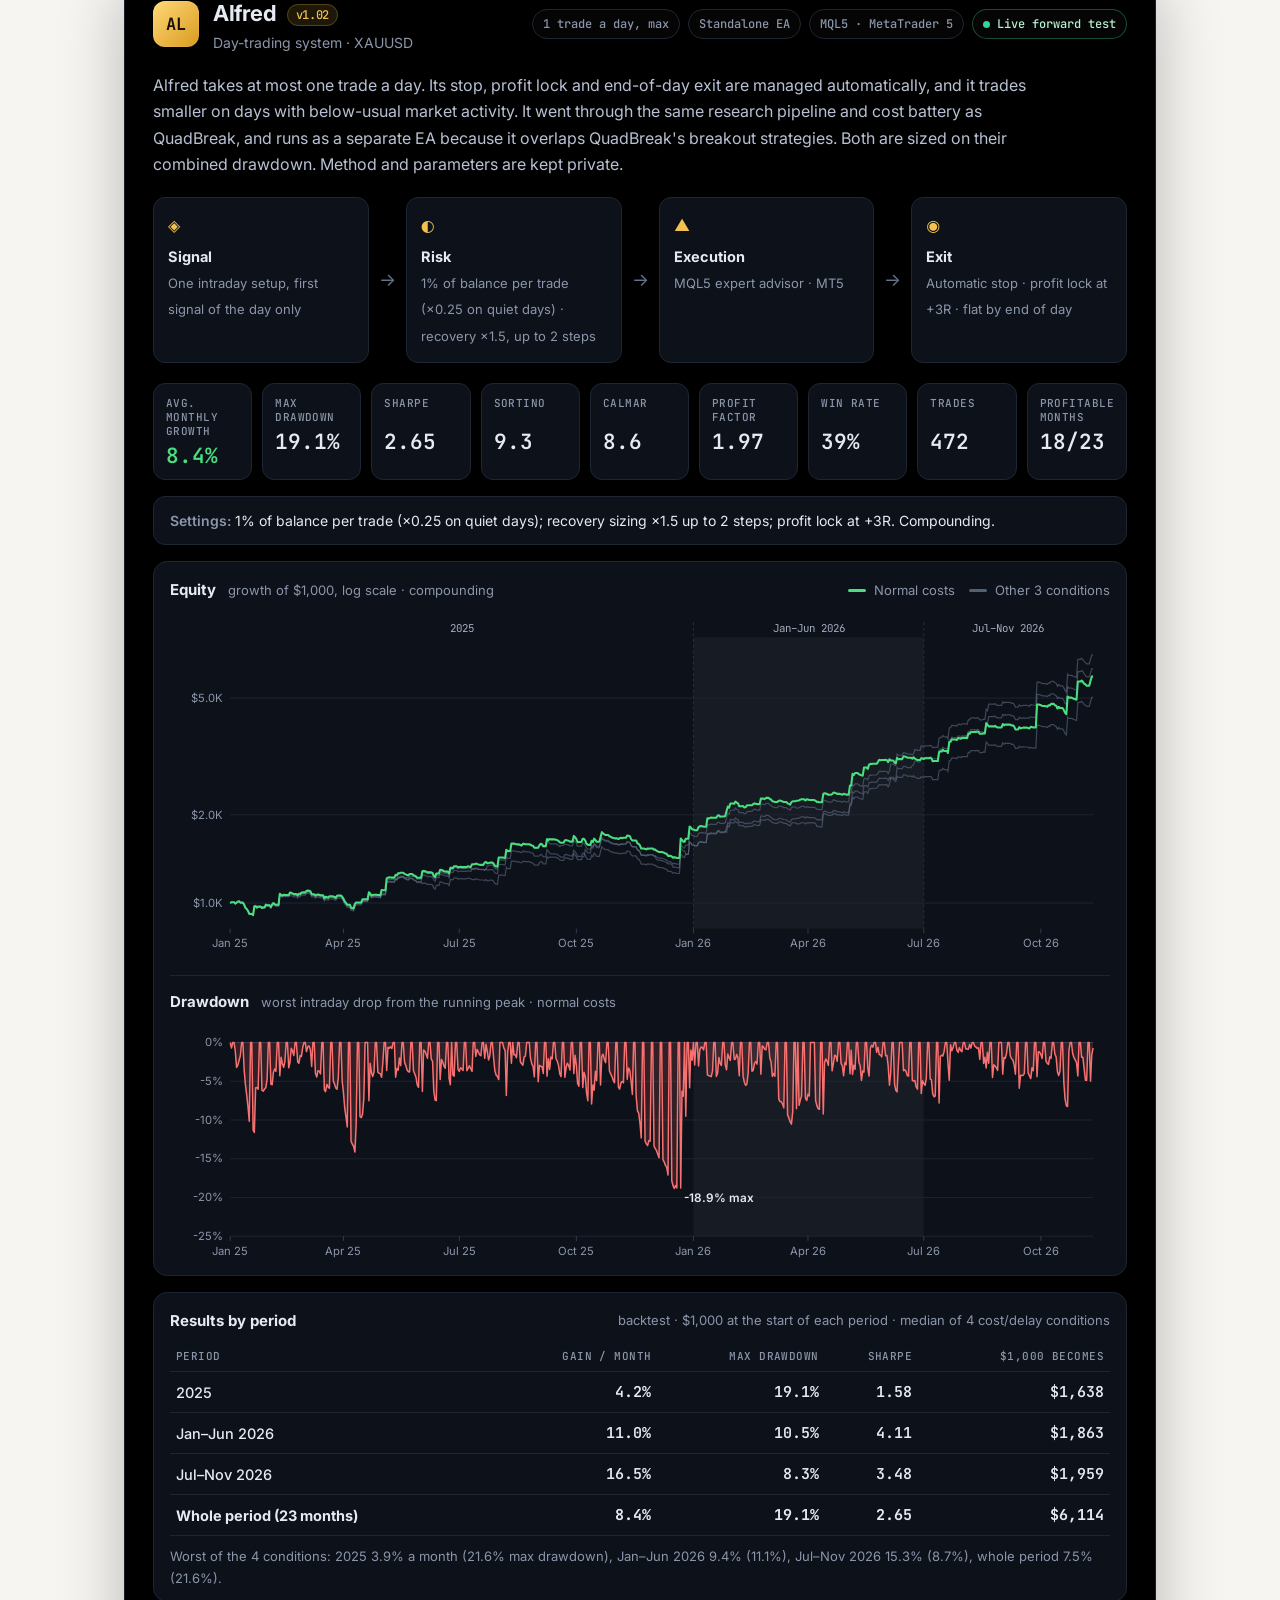
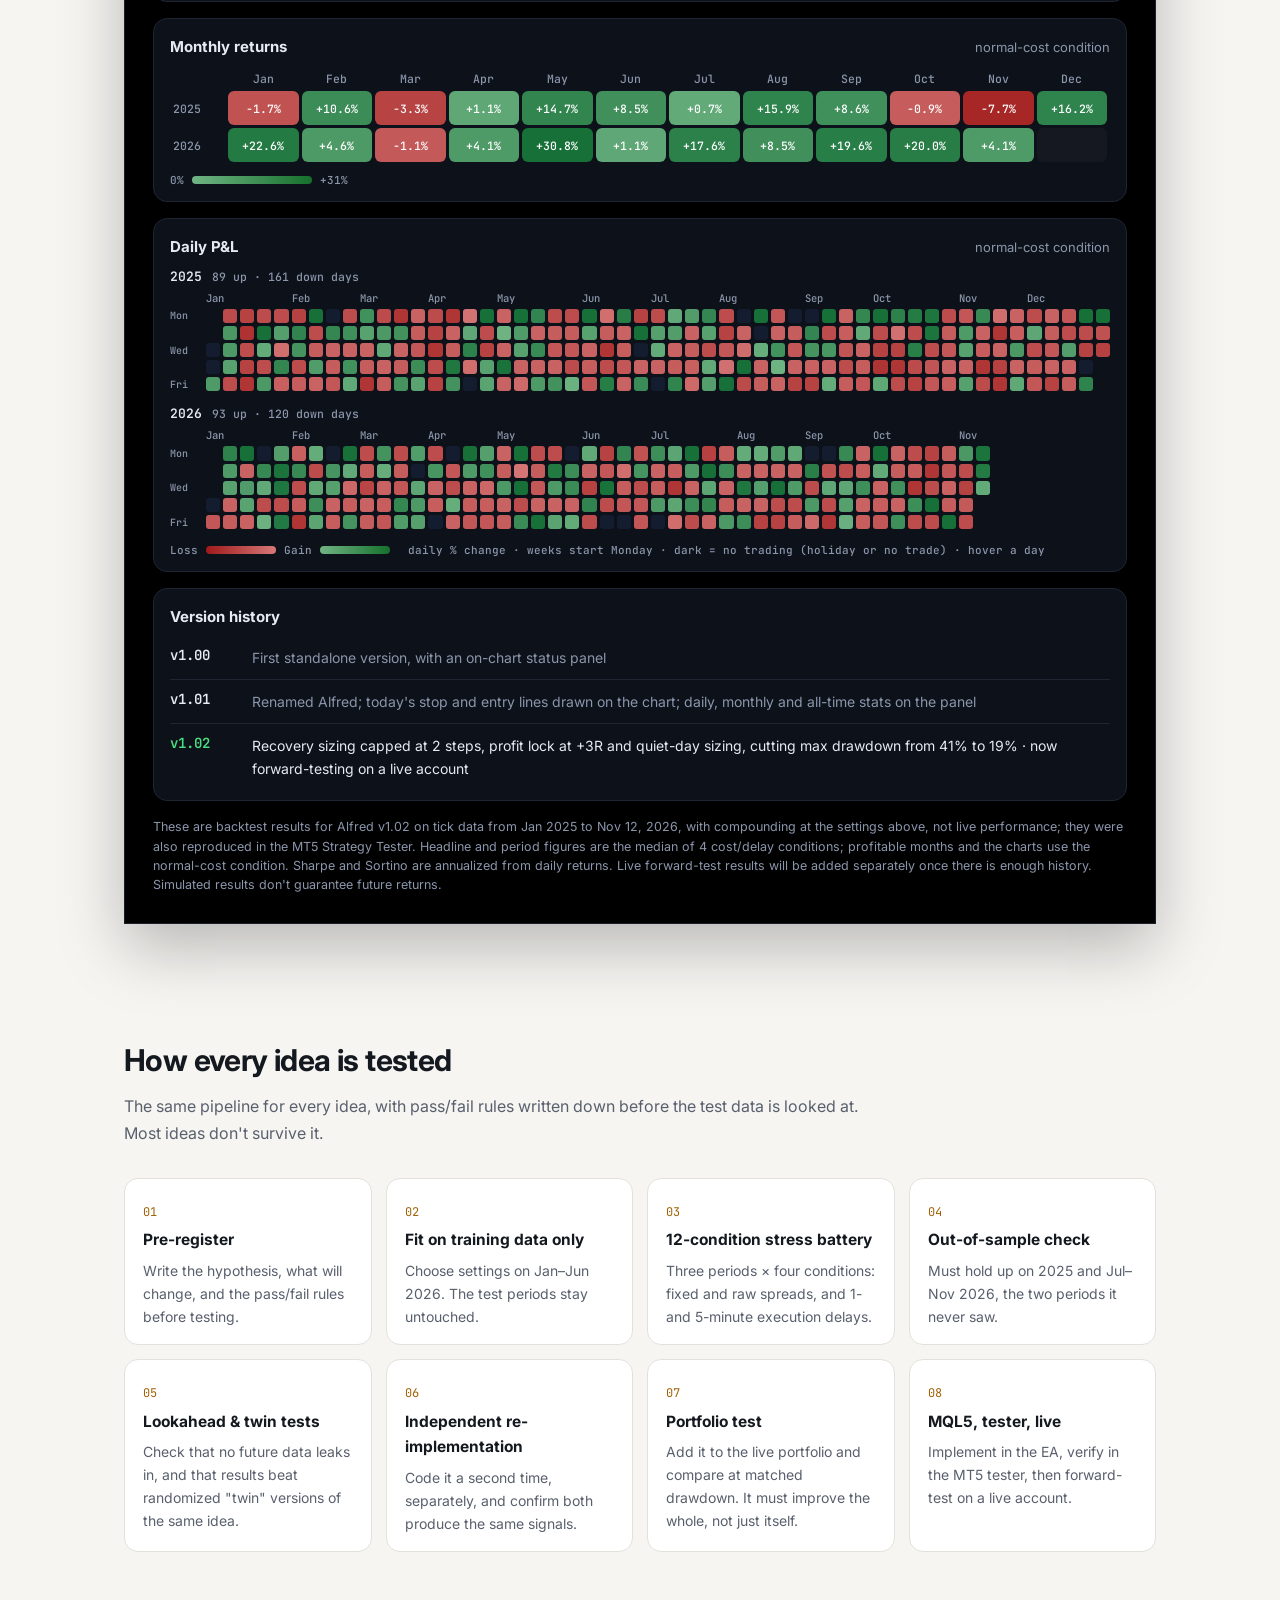
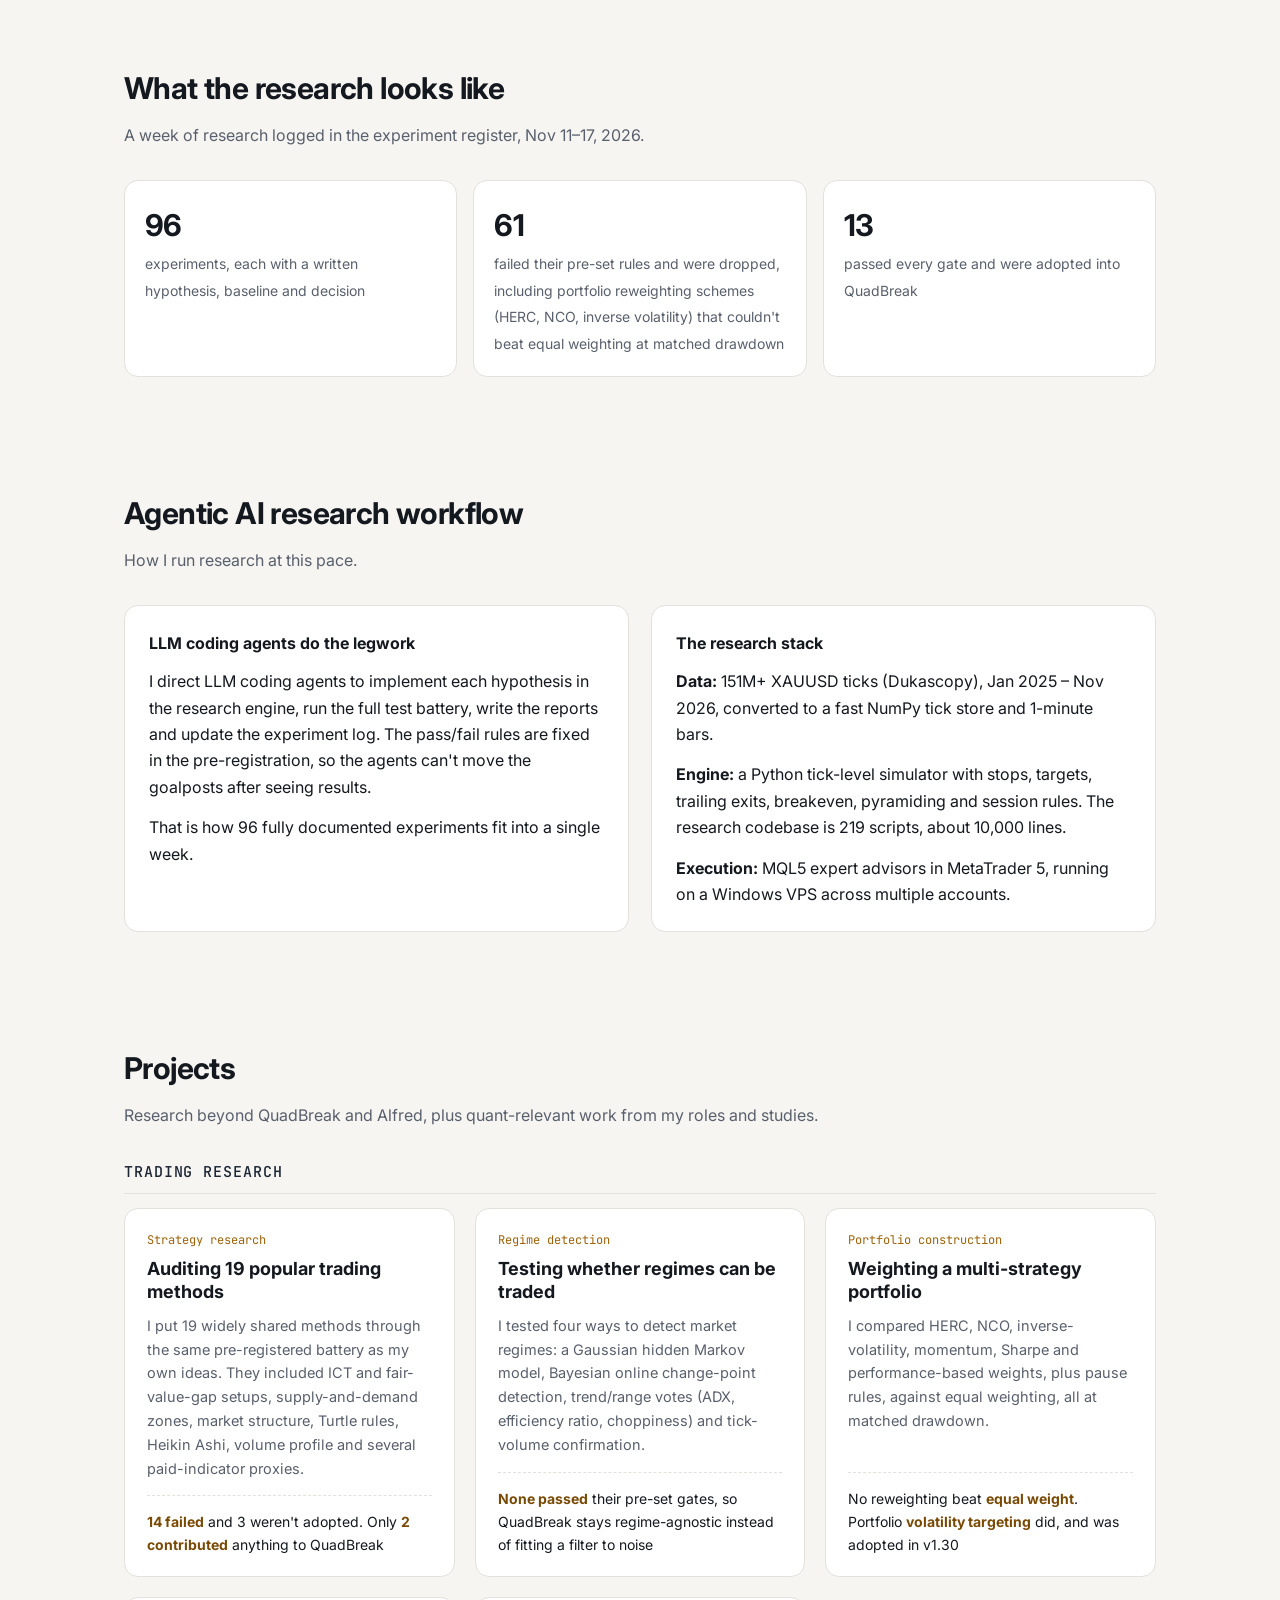
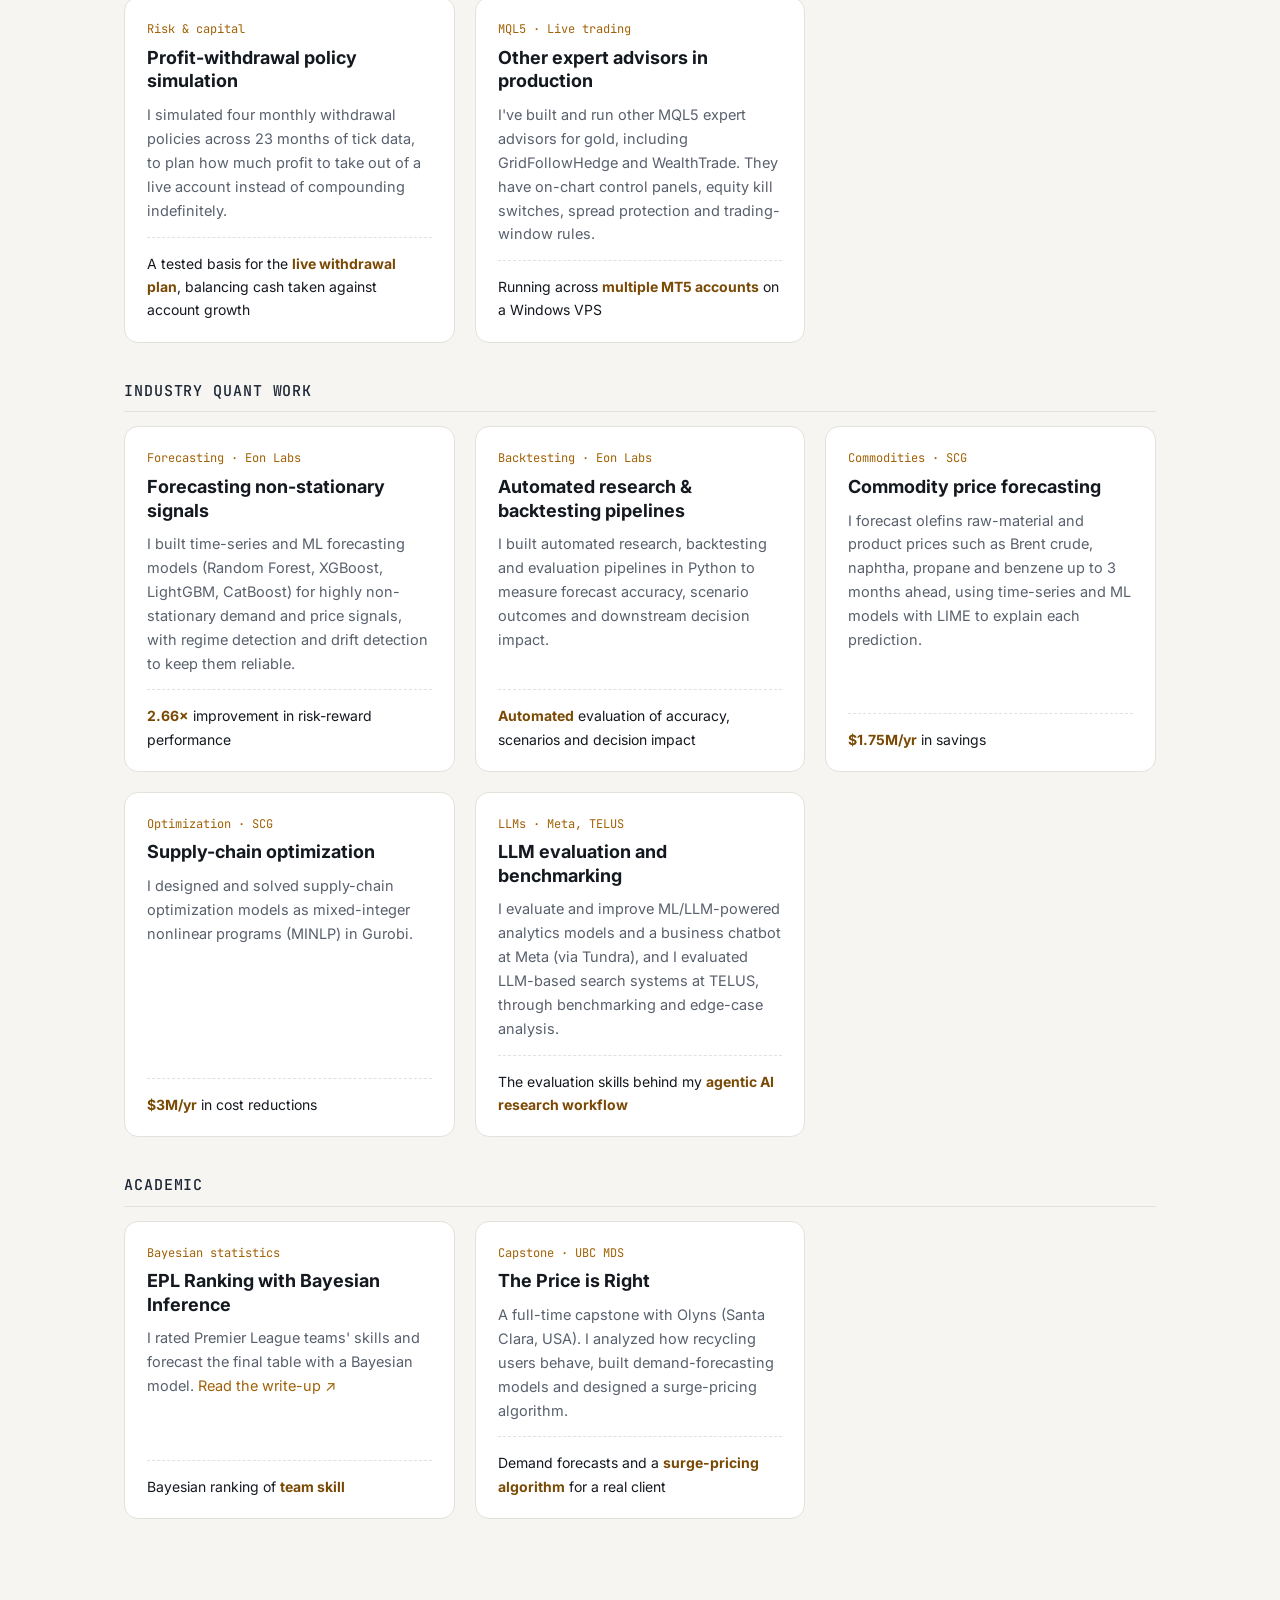
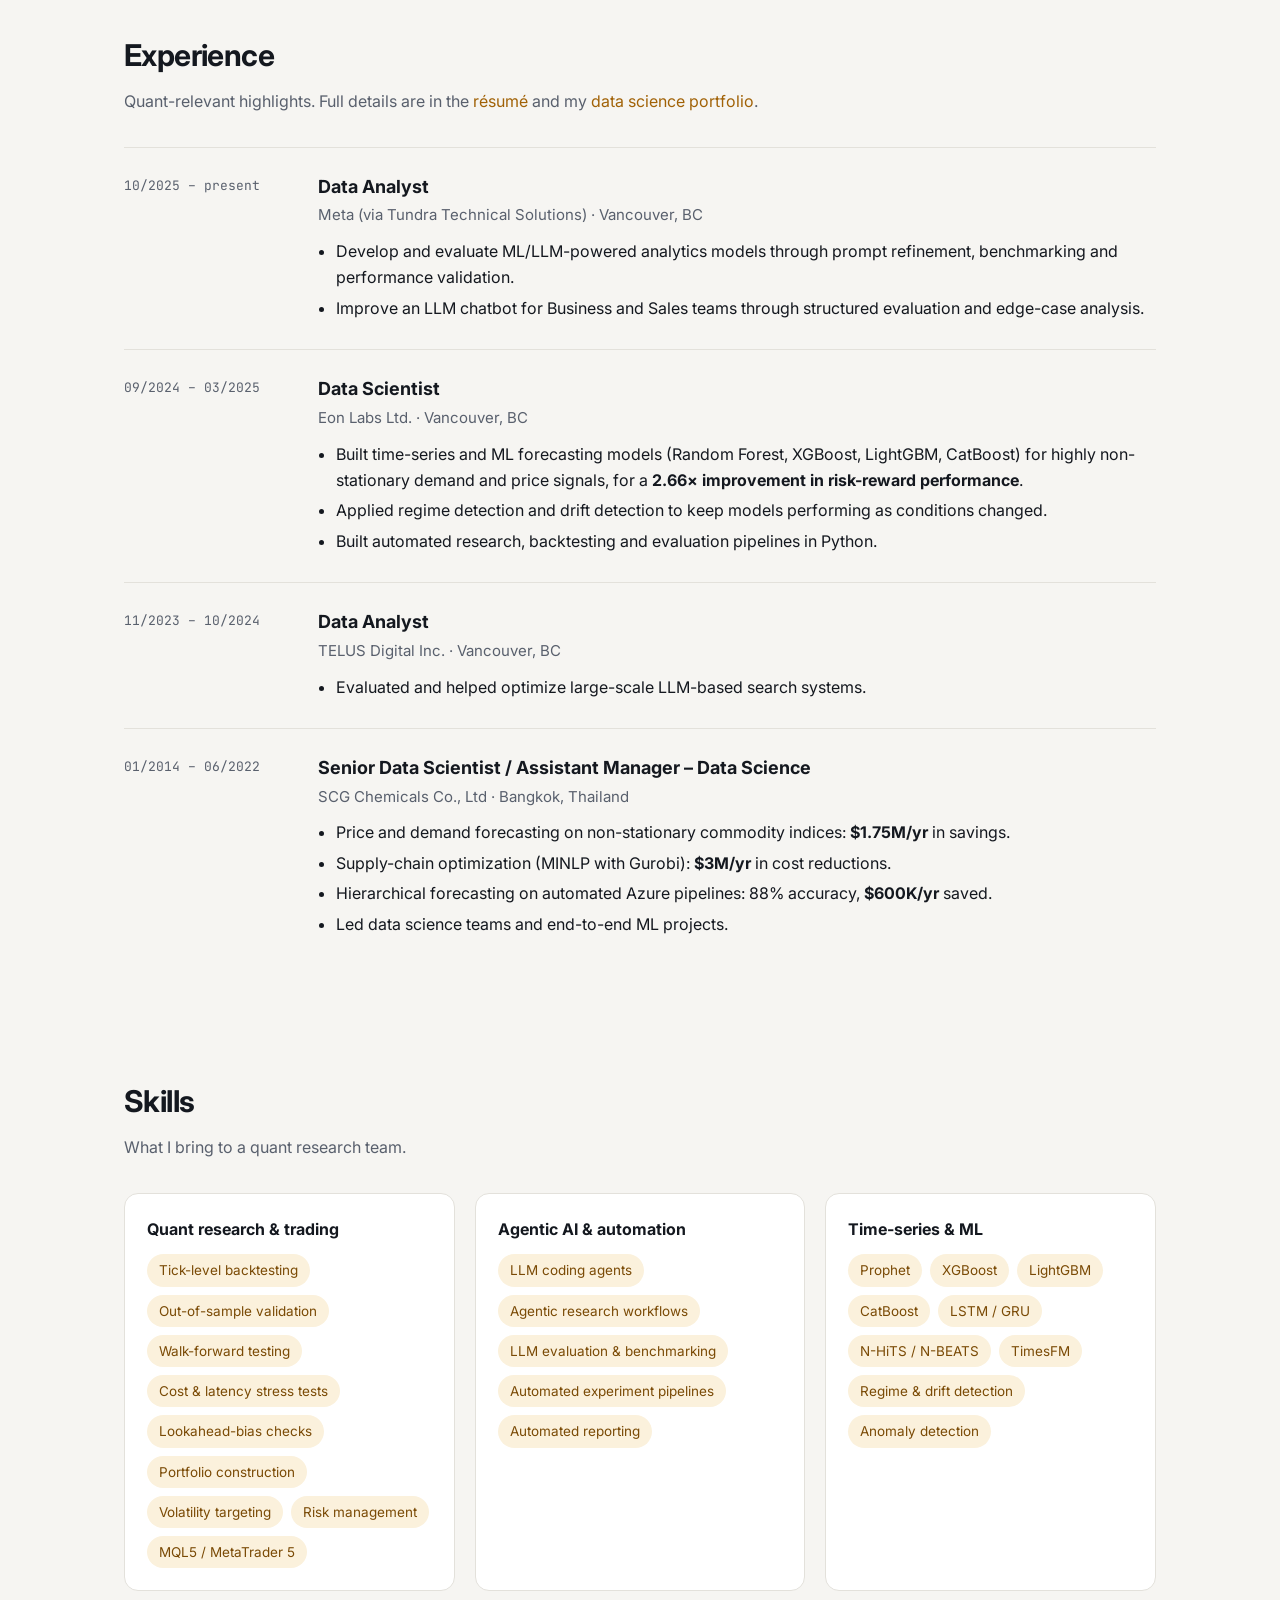
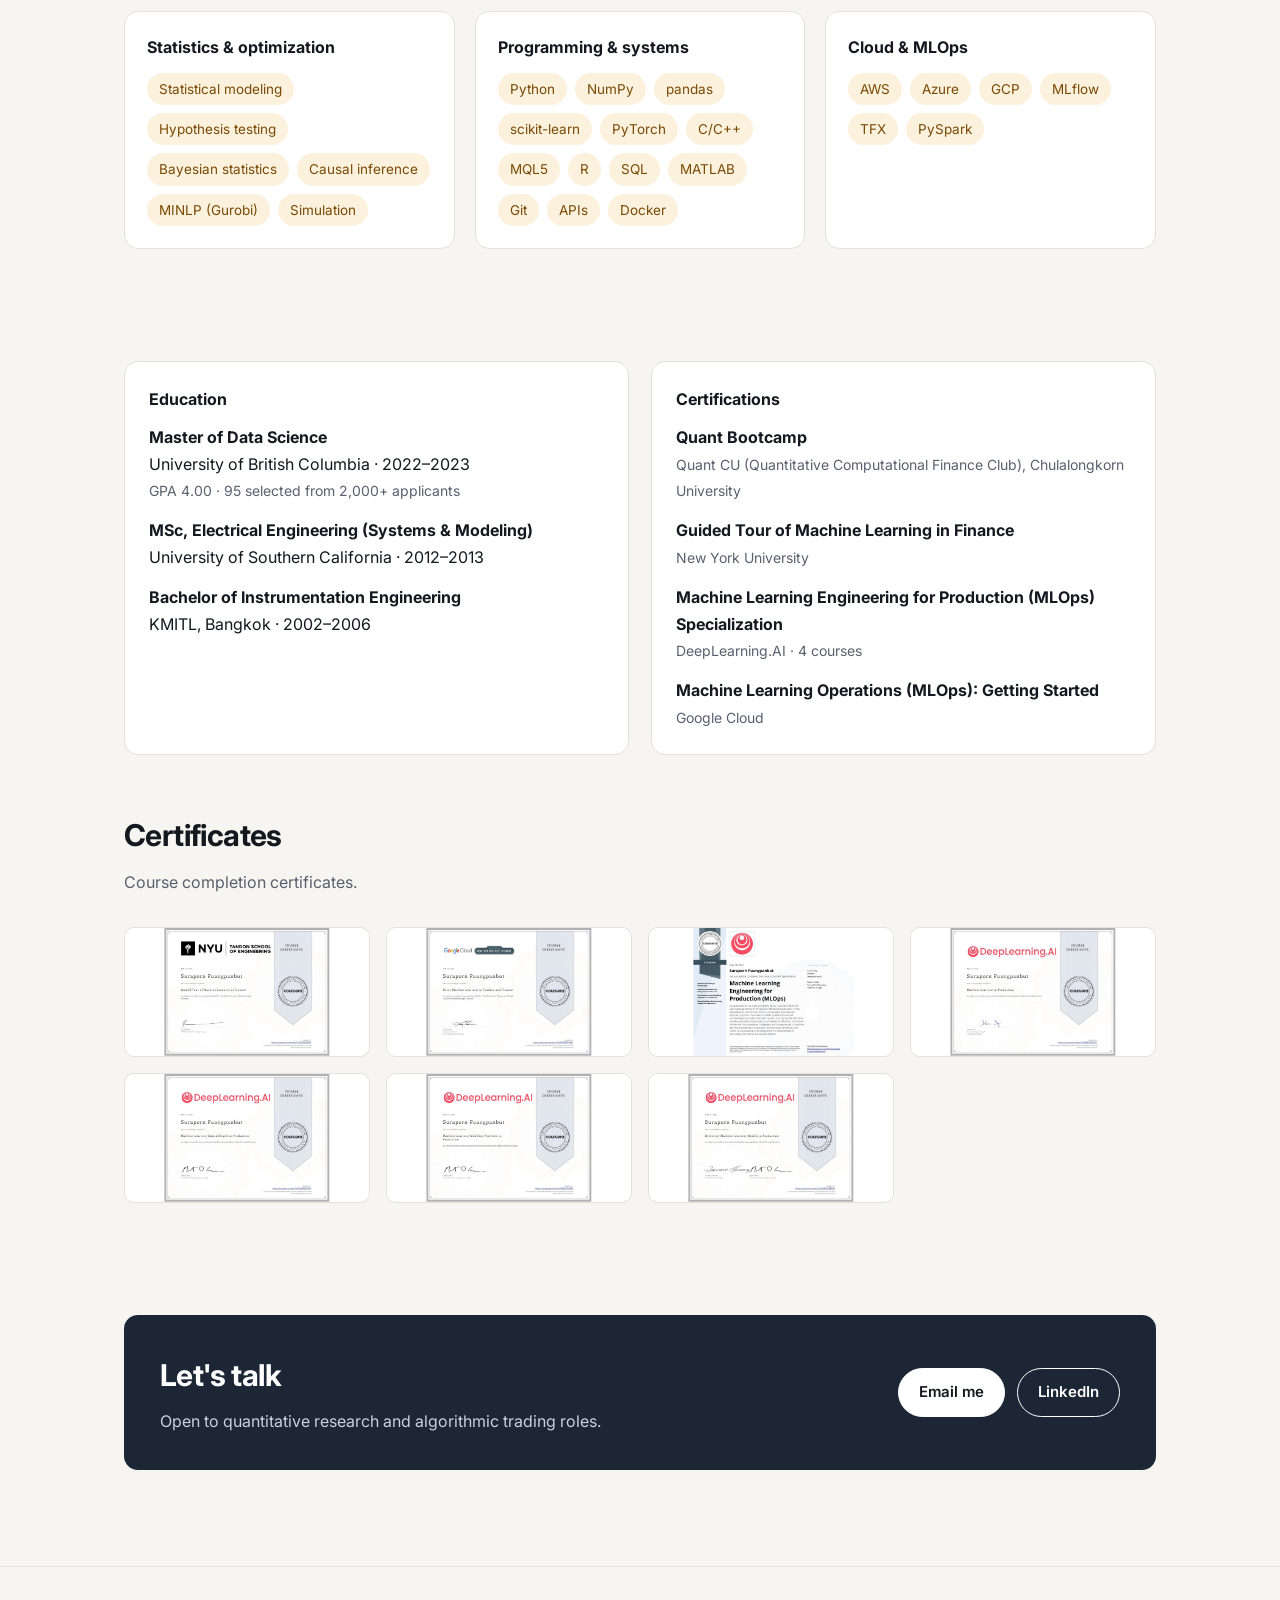
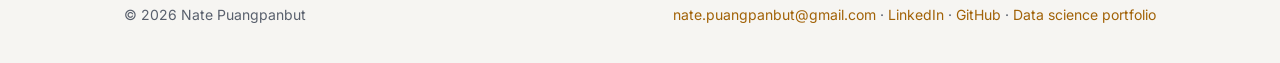
==== commit 19570bfe: "Alfred: same KPI tiles and order as QuadBreak; trim footnote Co-Authored-By: Claude Opus 5.5 <norepl" ====
--- a/home.html
+++ b/home.html
@@ -169,14 +169,16 @@
 <div class="mod"><div class="ic">◉</div><b>Exit</b><span>Automatic stop · profit lock at +3R · flat by end of day</span></div>
 </div>
 
-<div class="qb-kpis al-kpis">
-<div><span>Avg. monthly gain</span><b class="up">8.4%</b></div>
-<div><span>Max drawdown</span><b class="dn">19.1%</b></div>
-<div><span>$1,000 becomes</span><b>$6,114</b></div>
+<div class="qb-kpis">
+<div><span>Avg. monthly growth</span><b>8.4%</b></div>
+<div><span>Max drawdown</span><b>19.1%</b></div>
 <div><span>Sharpe</span><b>2.65</b></div>
+<div><span>Sortino</span><b>9.3</b></div>
+<div><span>Calmar</span><b>8.6</b></div>
+<div><span>Profit factor</span><b>1.97</b></div>
+<div><span>Win rate</span><b>39%</b></div>
 <div><span>Trades</span><b>472</b></div>
-<div><span>Win rate</span><b>39%</b></div>
-<div><span>Profit factor</span><b>1.97</b></div>
+<div><span>Profitable months</span><b>18/23</b></div>
 </div>
 <p class="al-settings"><b>Settings:</b> 1% of balance per trade (×0.25 on quiet days); recovery sizing ×1.5 up to 2 steps; profit lock at +3R. Compounding.</p>
 
@@ -223,7 +225,7 @@
 </div>
 </div>
 
-<p class="qb-foot">These are backtest results for Alfred v1.02 on tick data from Jan 2025 to Nov 12, 2026, with compounding at the settings above, not live performance; they were also reproduced in the MT5 Strategy Tester. Headline and period figures are the median of 4 cost/delay conditions; charts show the normal-cost condition. The v1.02 settings were chosen with the whole period in view, so the periods above are not independent out-of-sample tests. Live forward-test results will be added separately once there is enough history. Simulated results don't guarantee future returns.</p>
+<p class="qb-foot">These are backtest results for Alfred v1.02 on tick data from Jan 2025 to Nov 12, 2026, with compounding at the settings above, not live performance; they were also reproduced in the MT5 Strategy Tester. Headline and period figures are the median of 4 cost/delay conditions; profitable months and the charts use the normal-cost condition. Sharpe and Sortino are annualized from daily returns. Live forward-test results will be added separately once there is enough history. Simulated results don't guarantee future returns.</p>
 </div>
 </section>
 
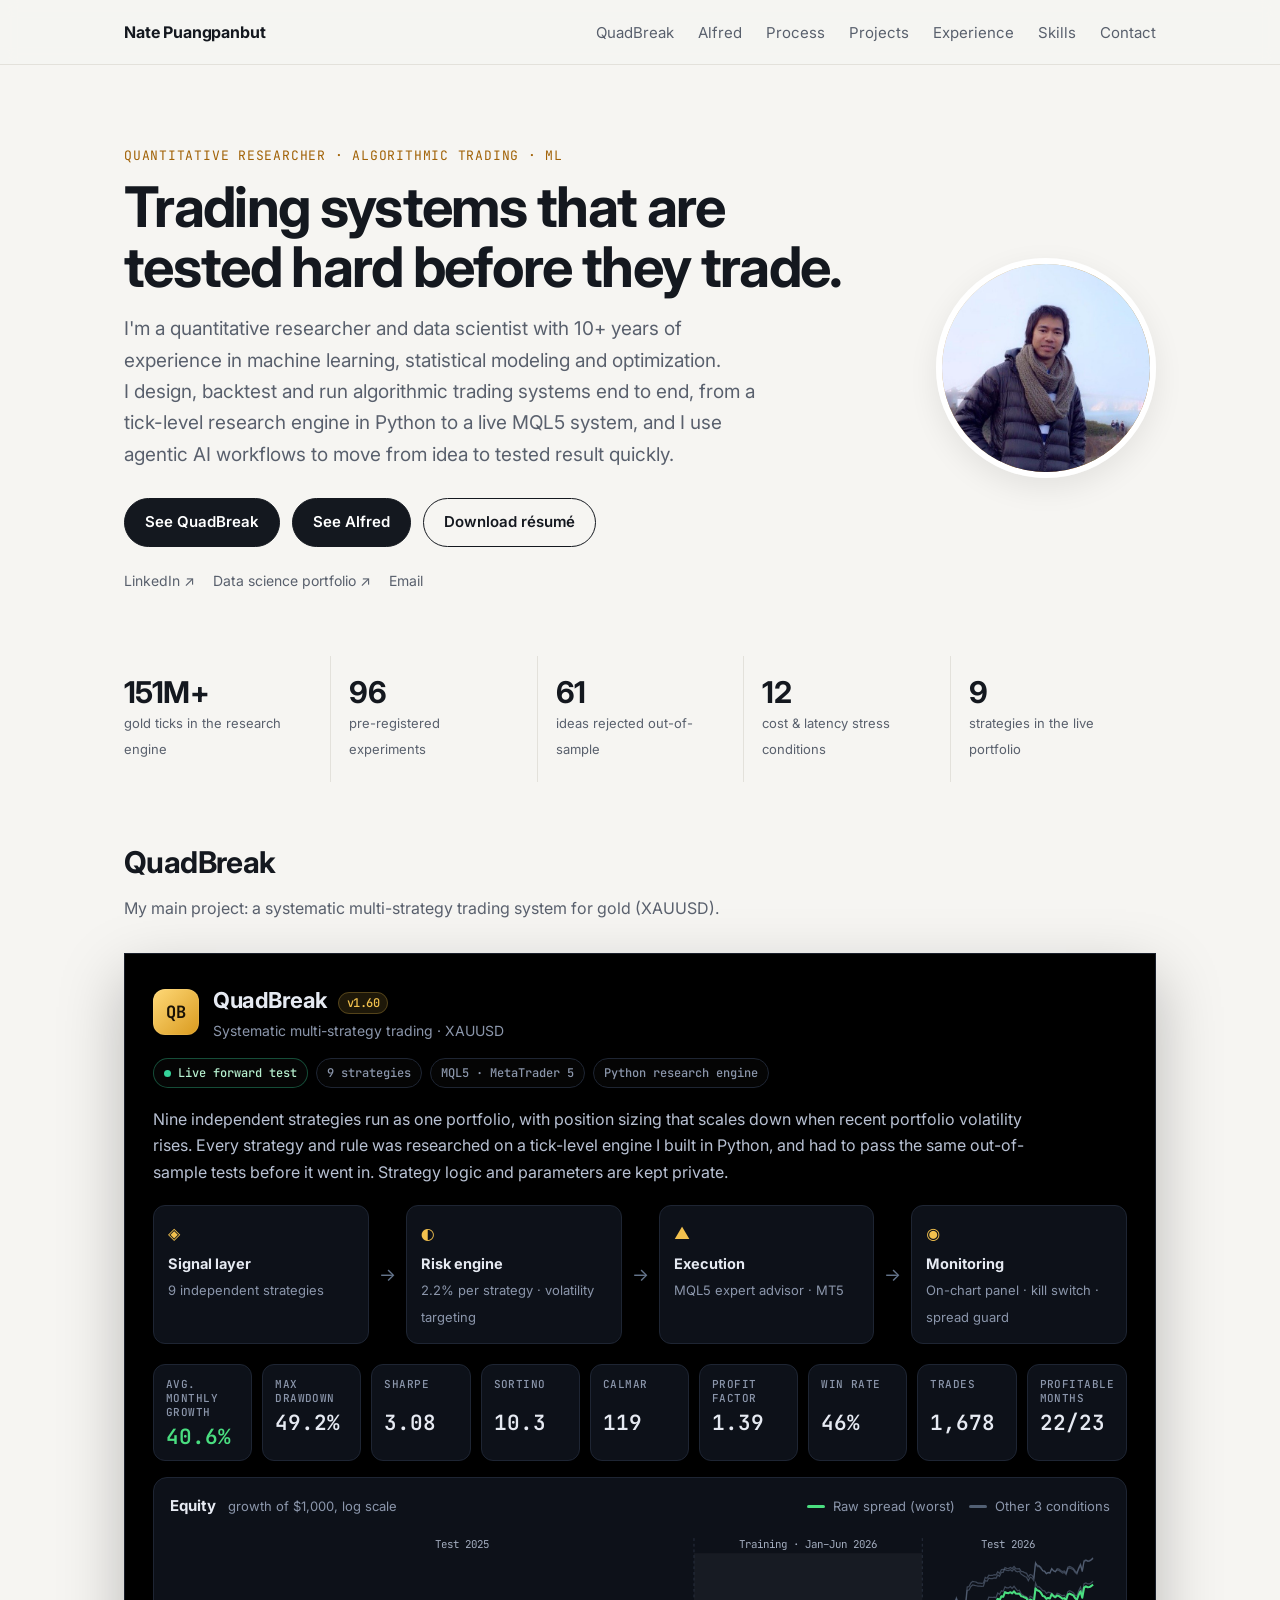
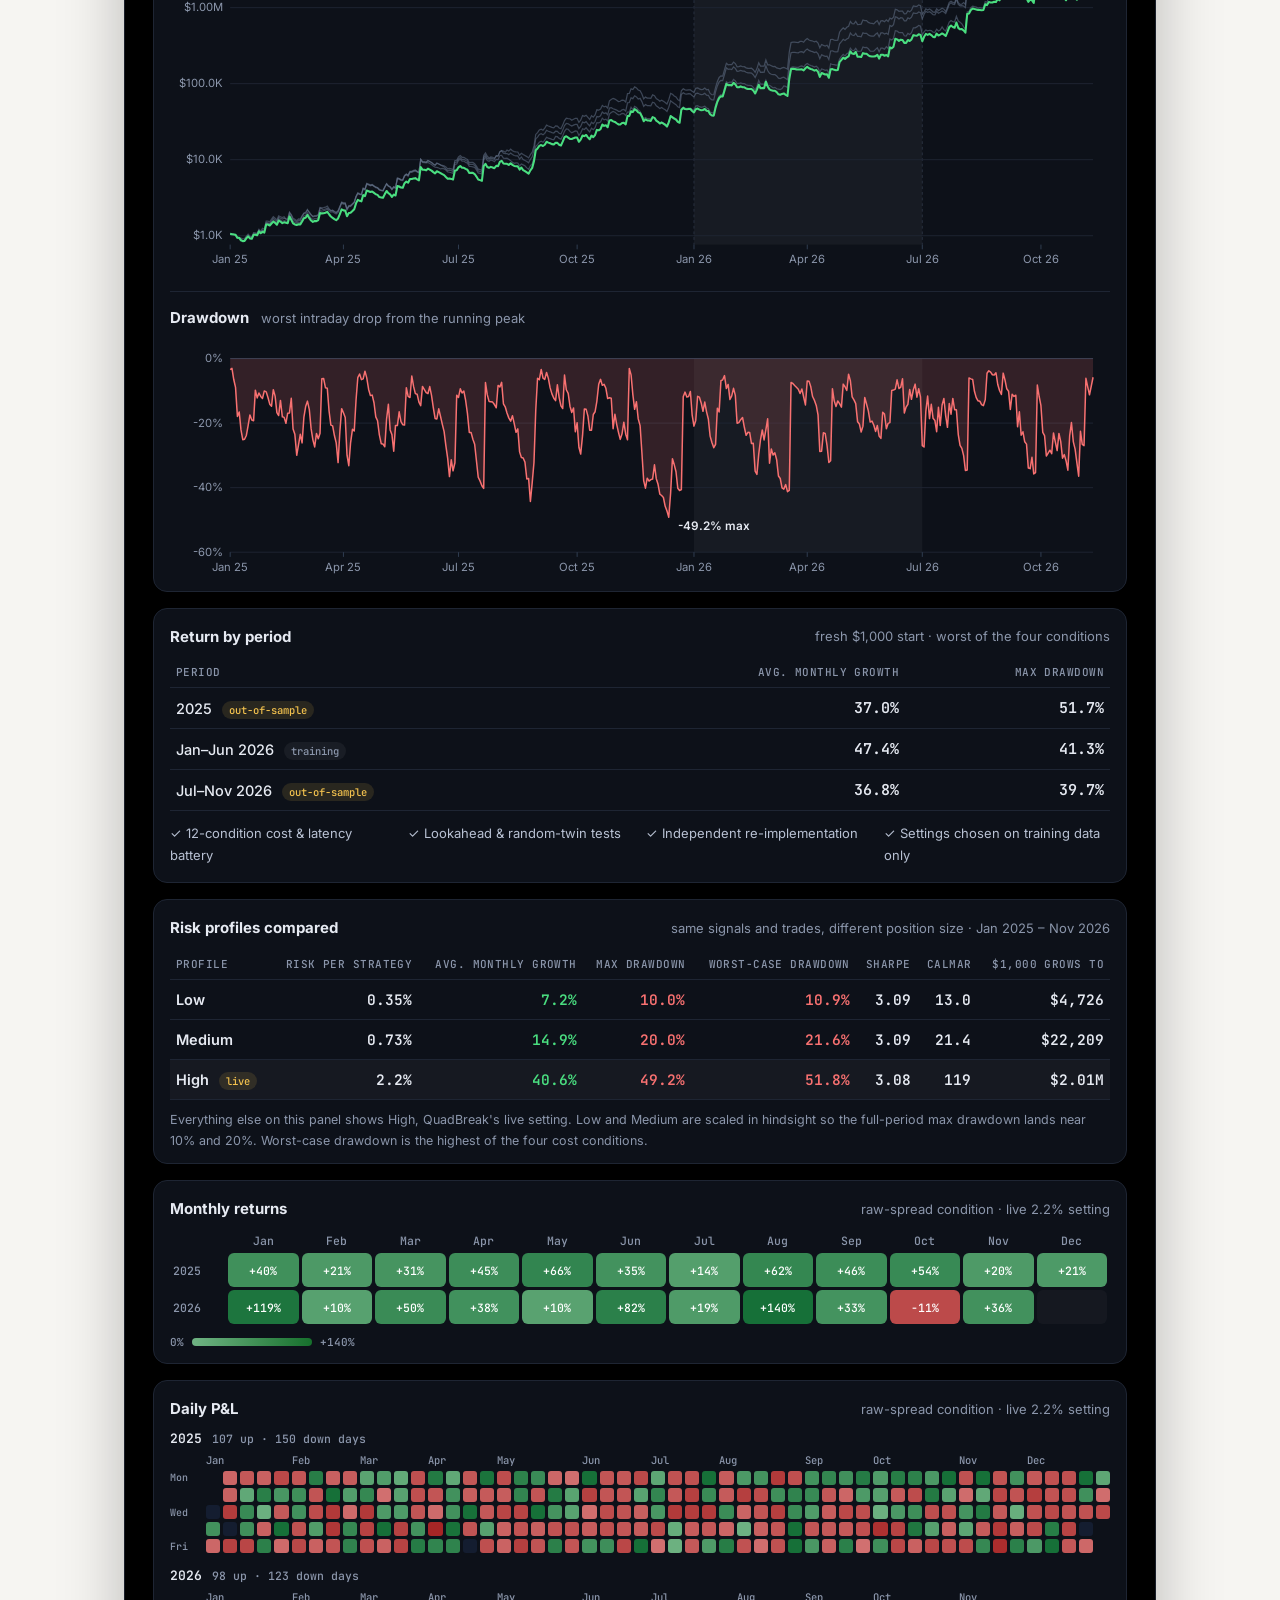
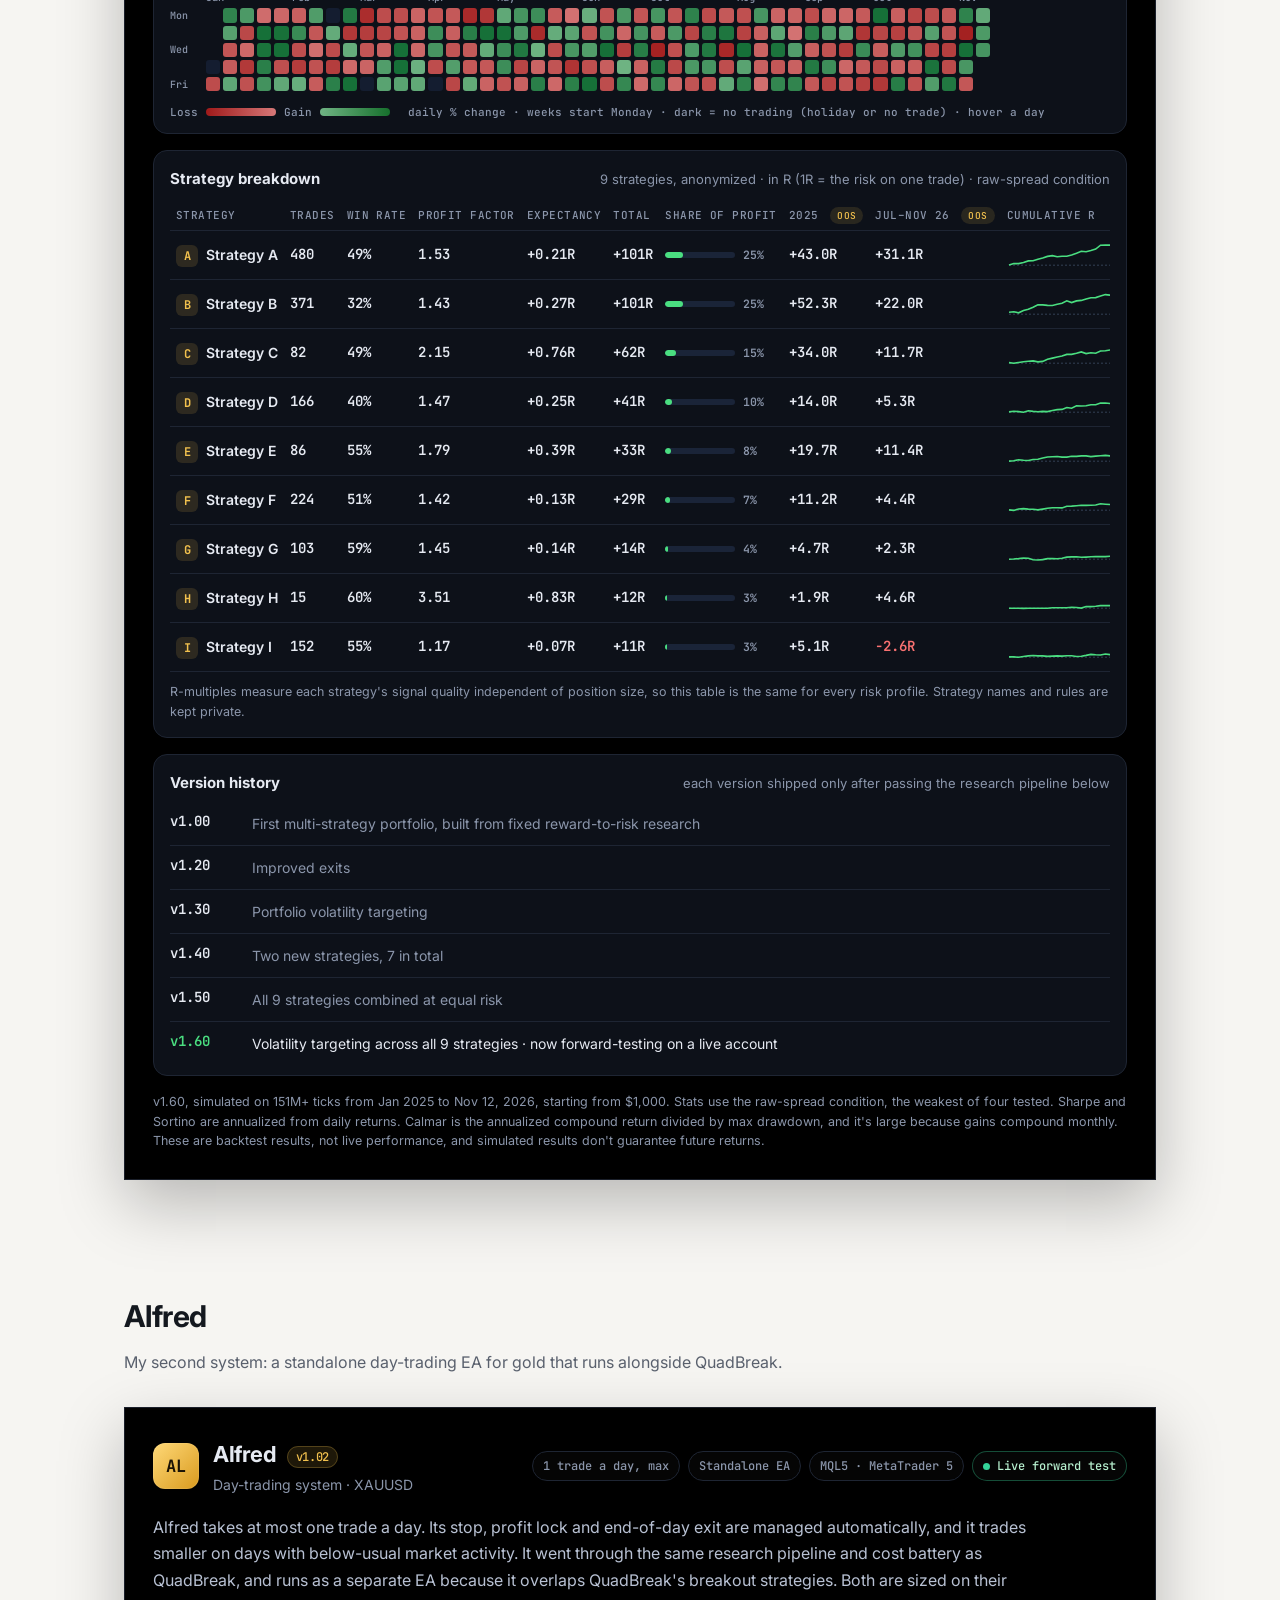
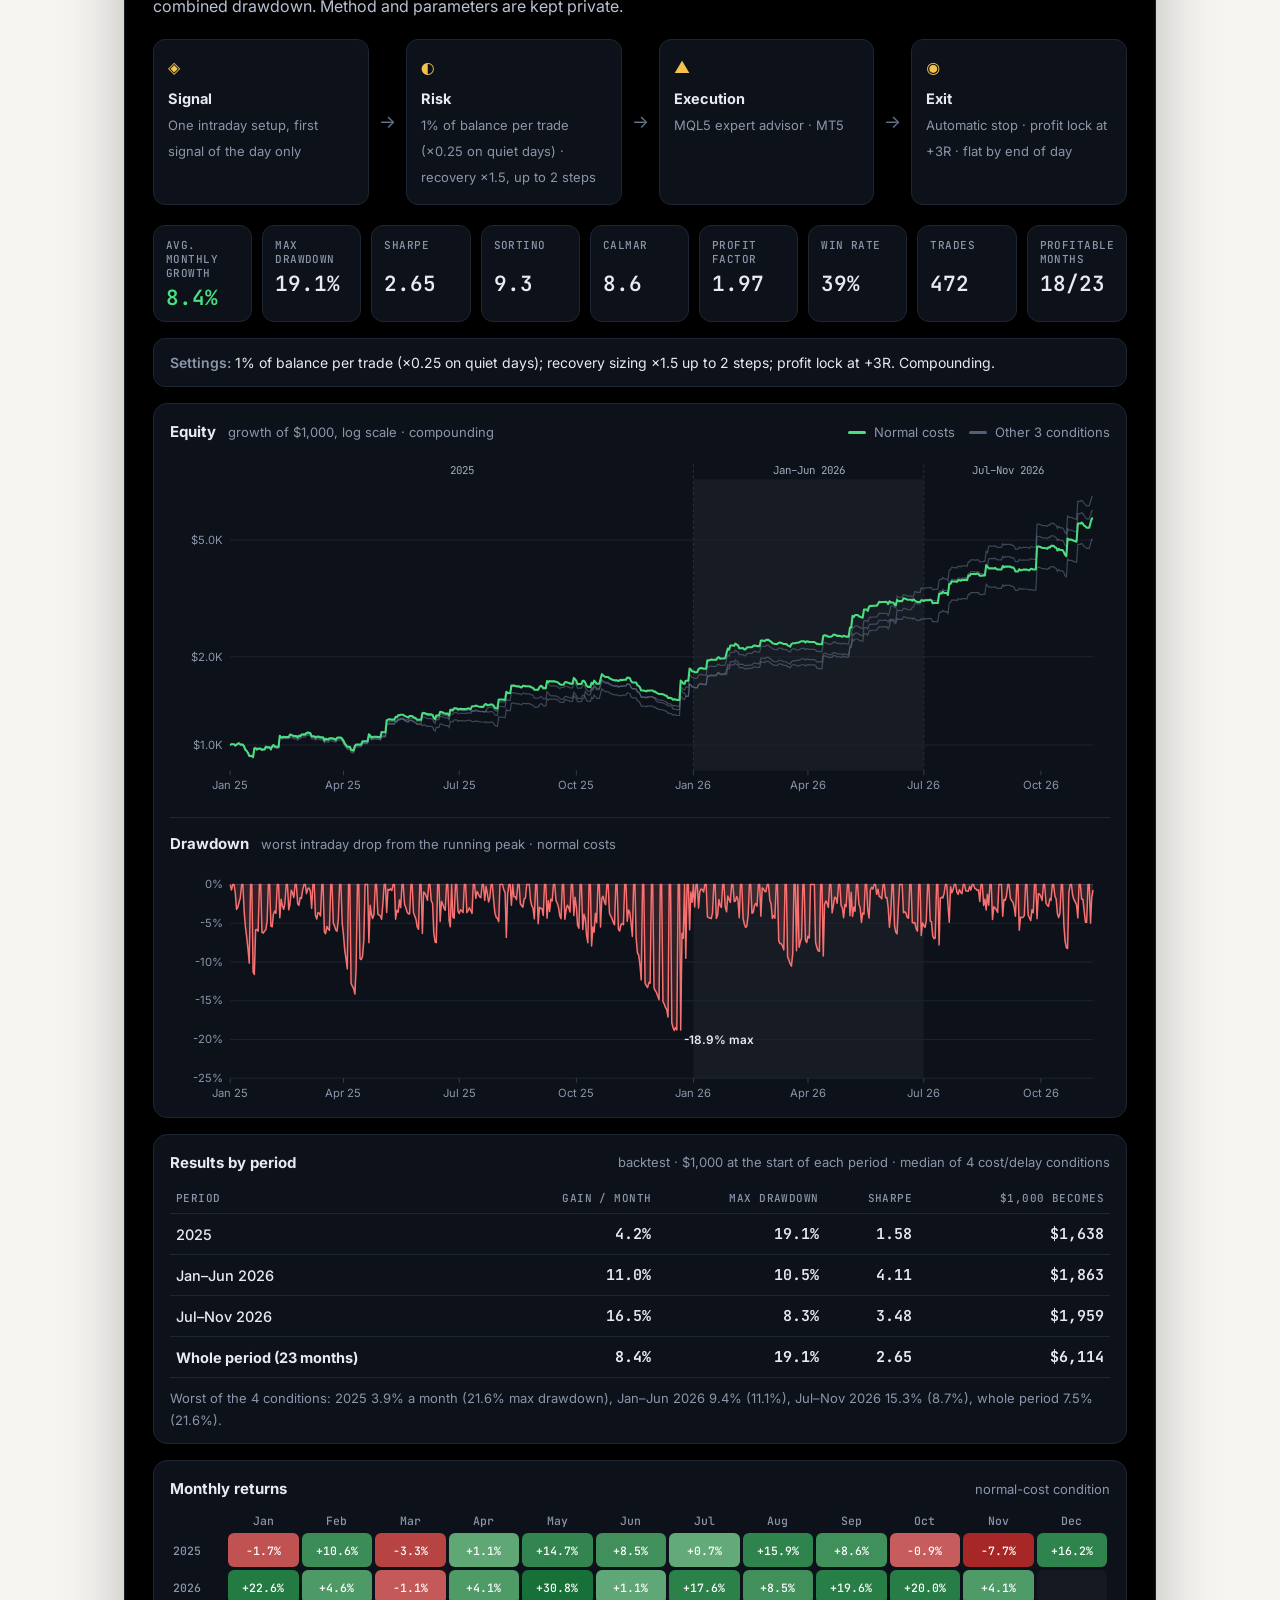
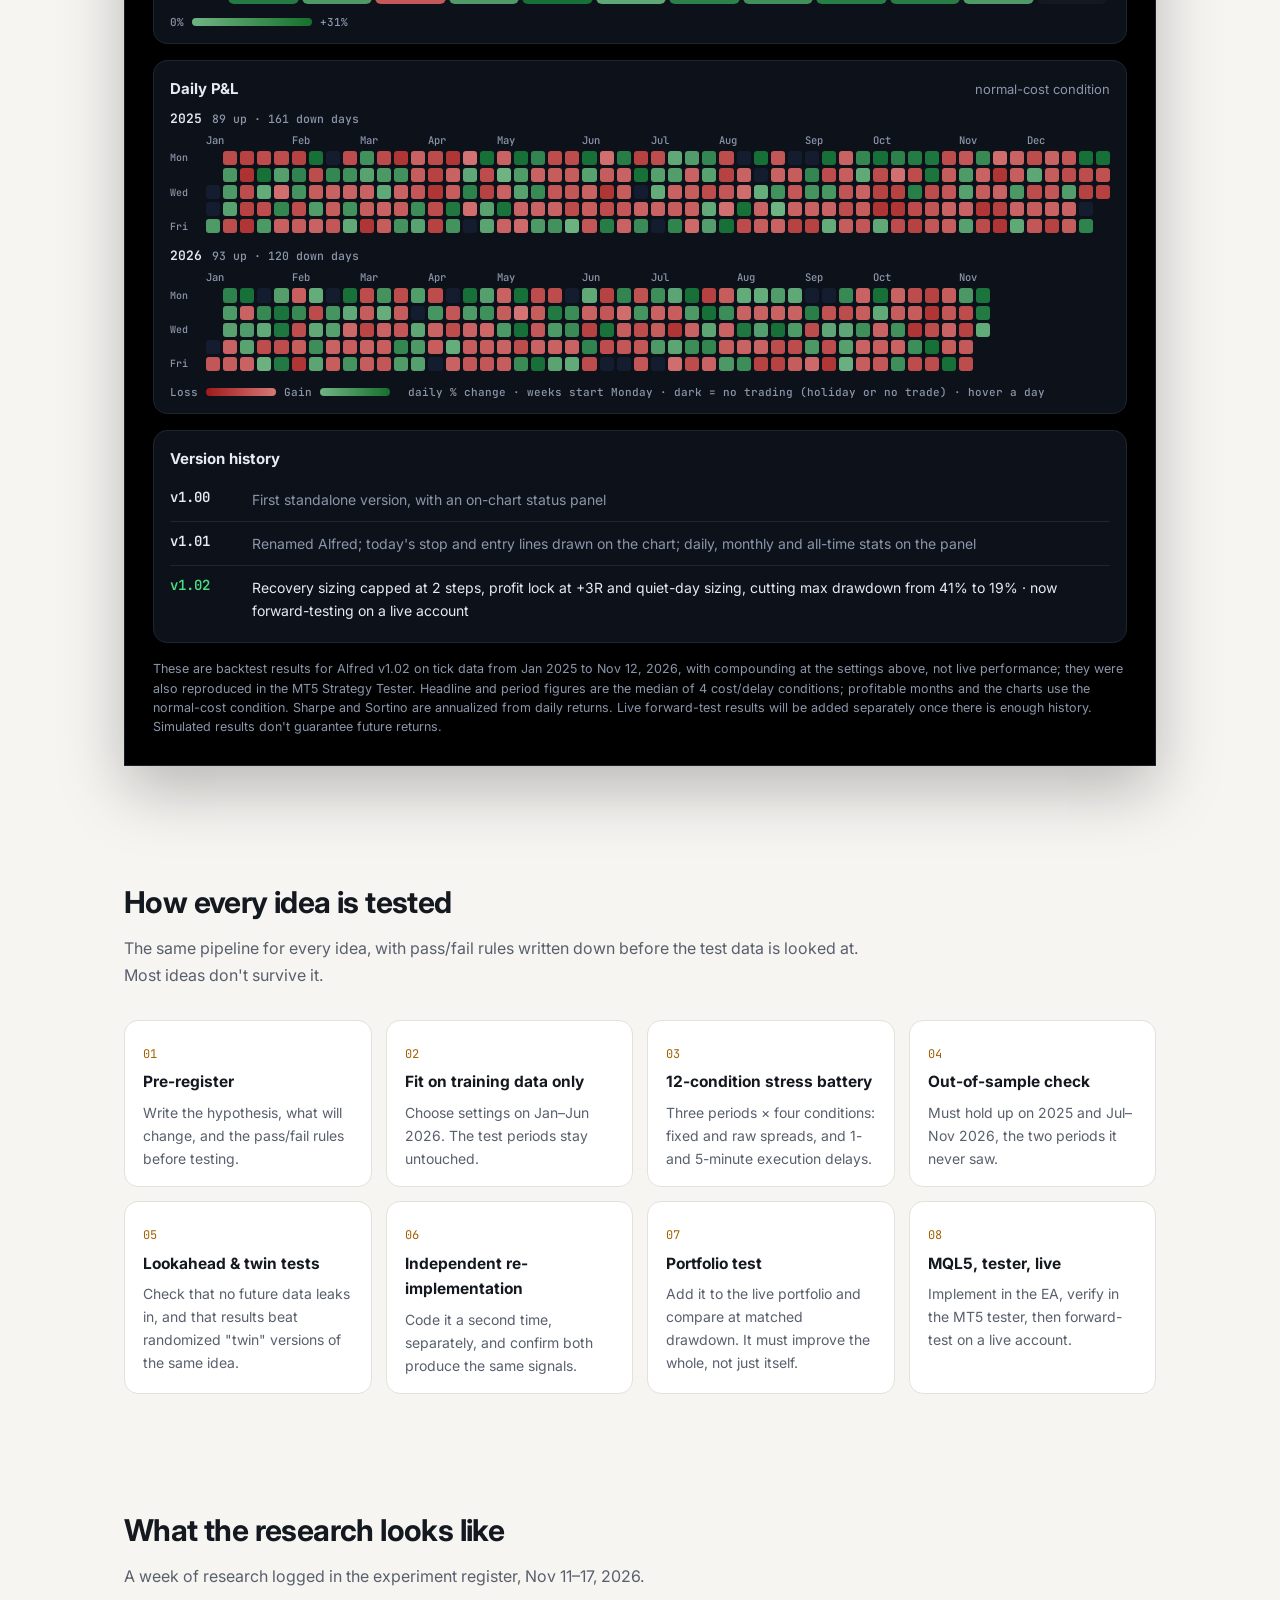
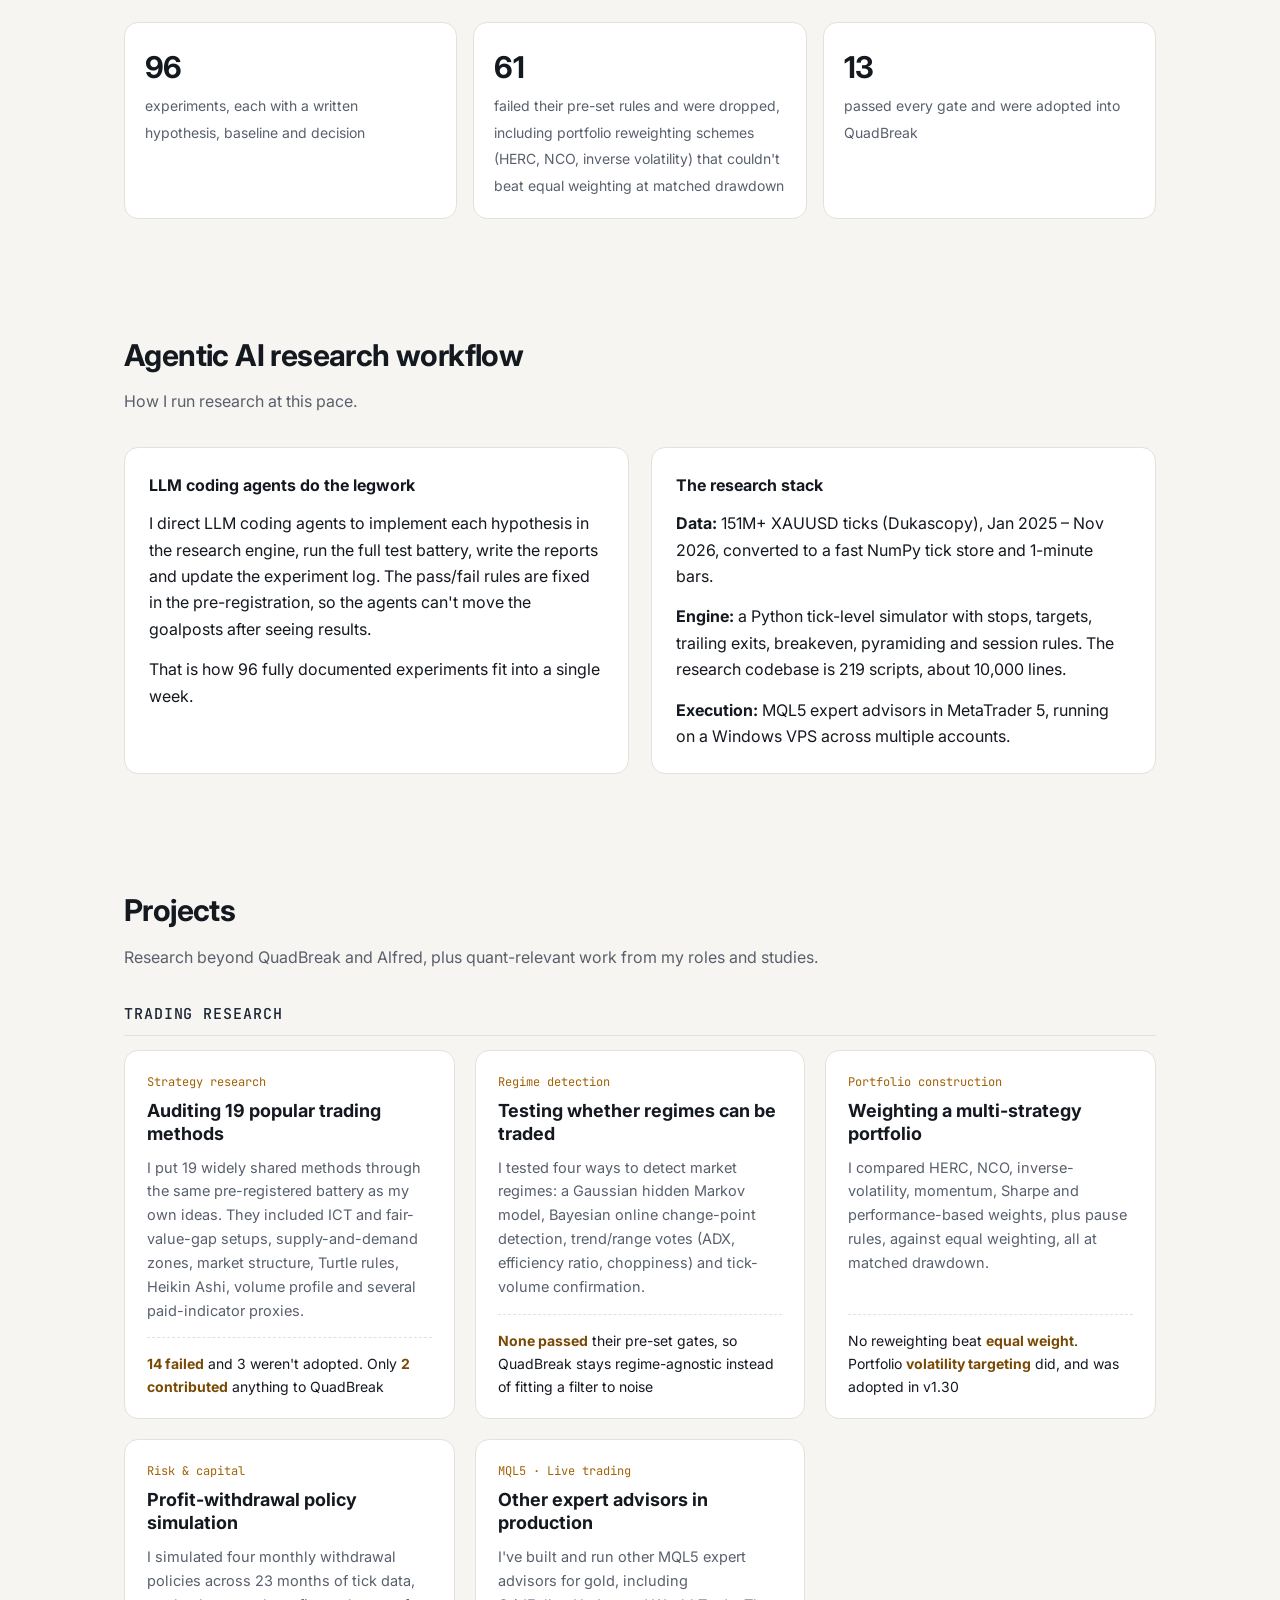
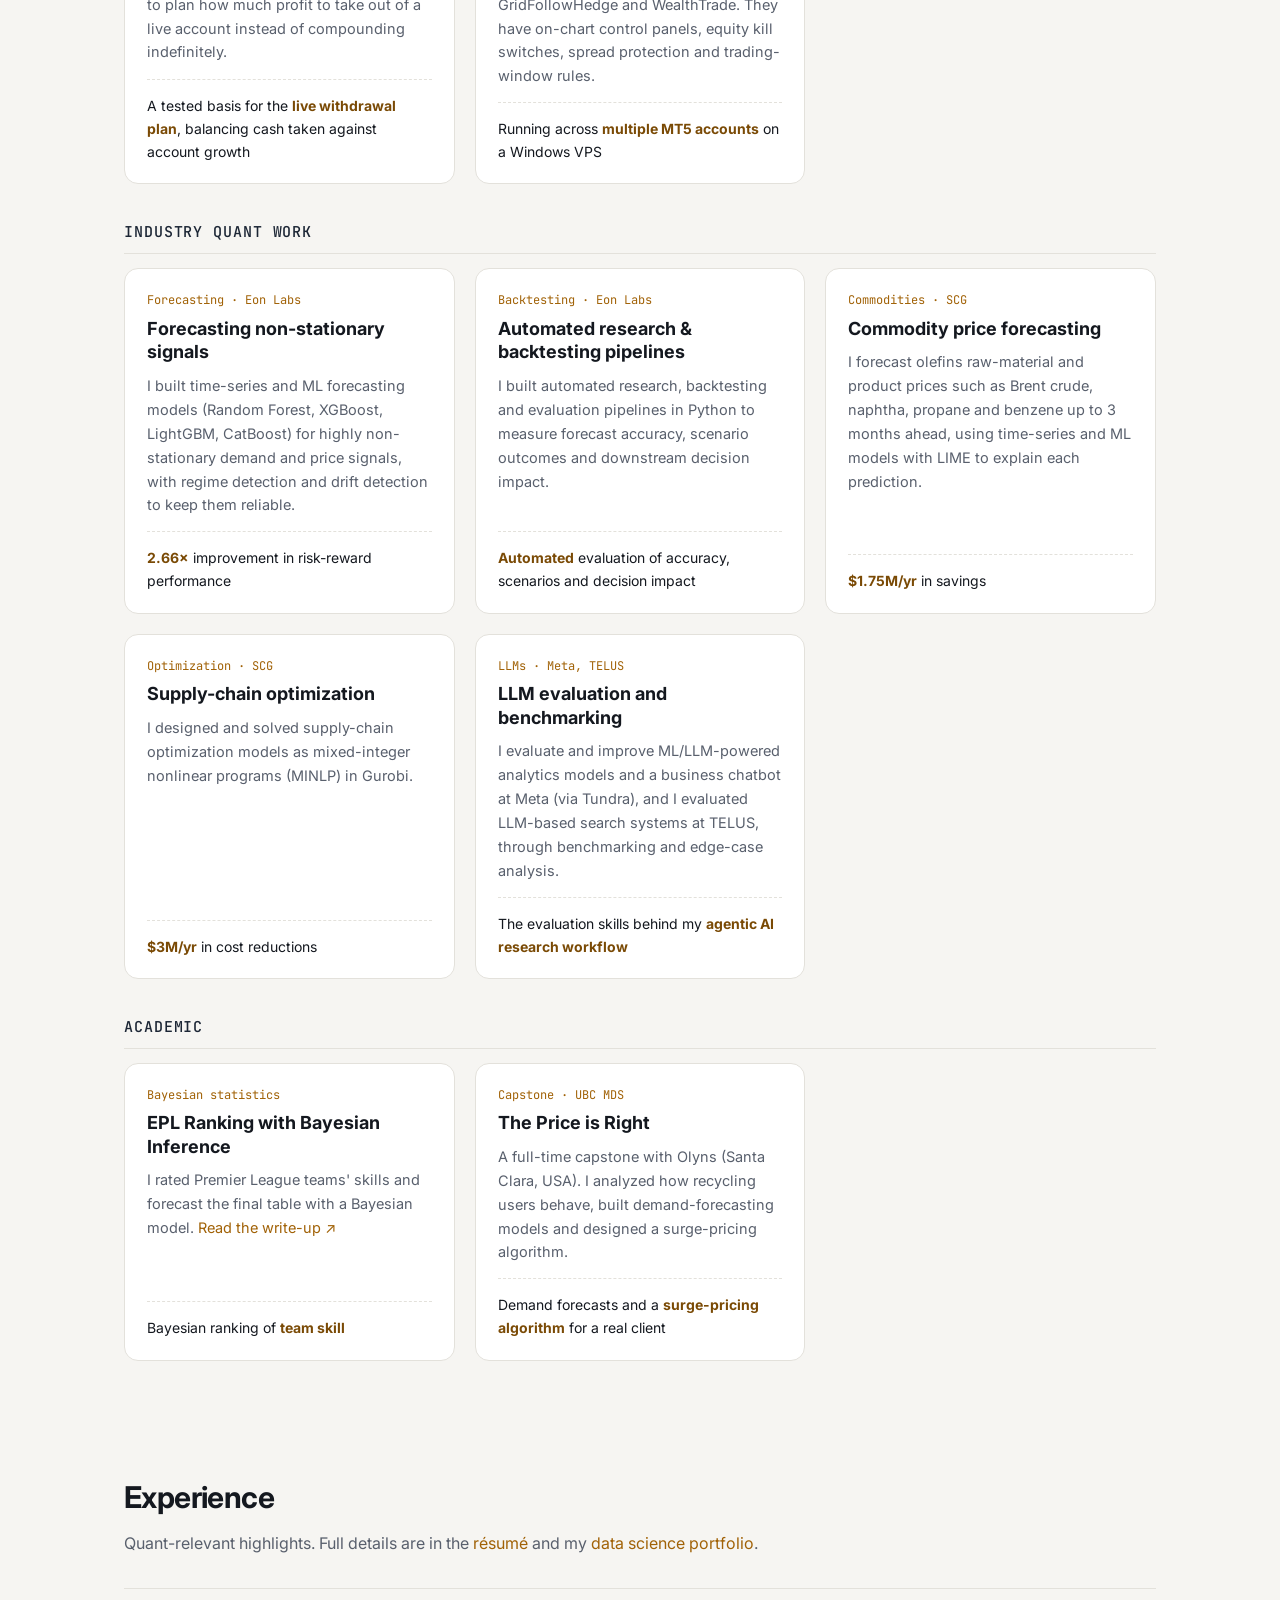
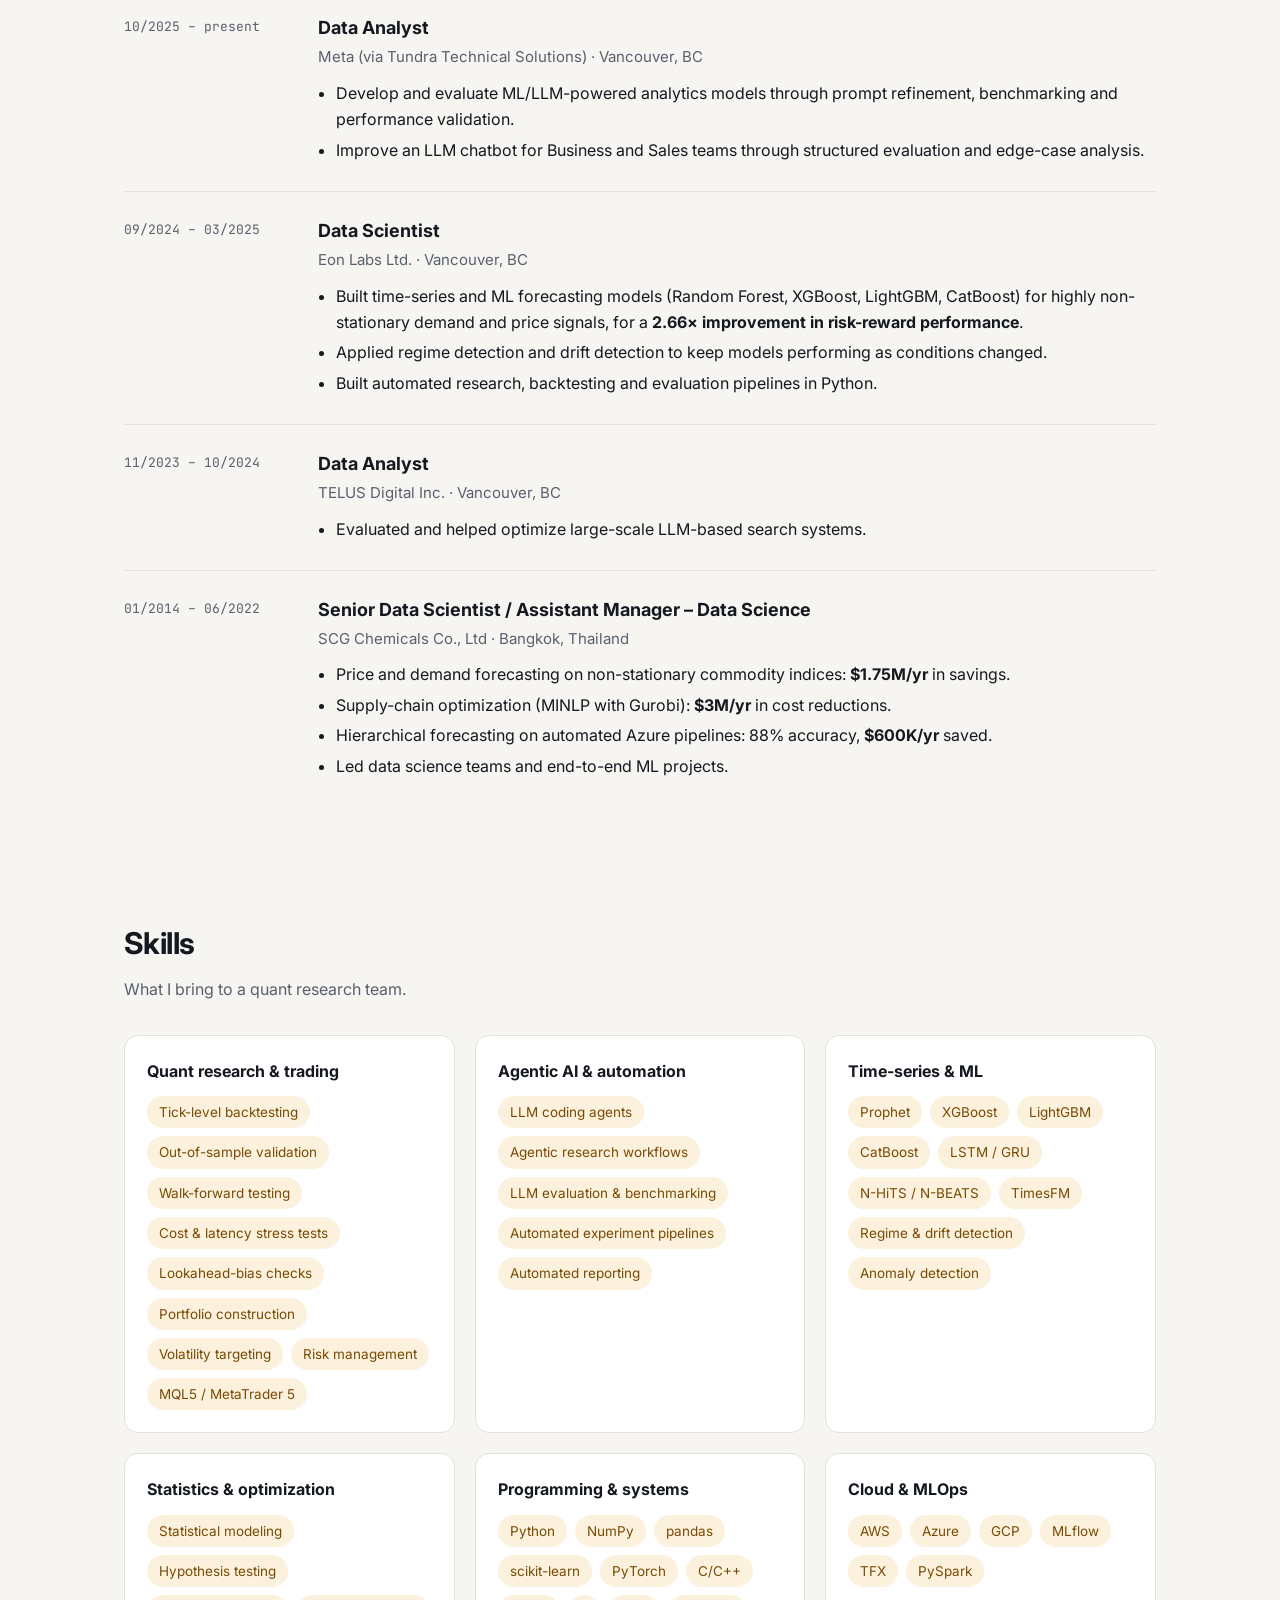
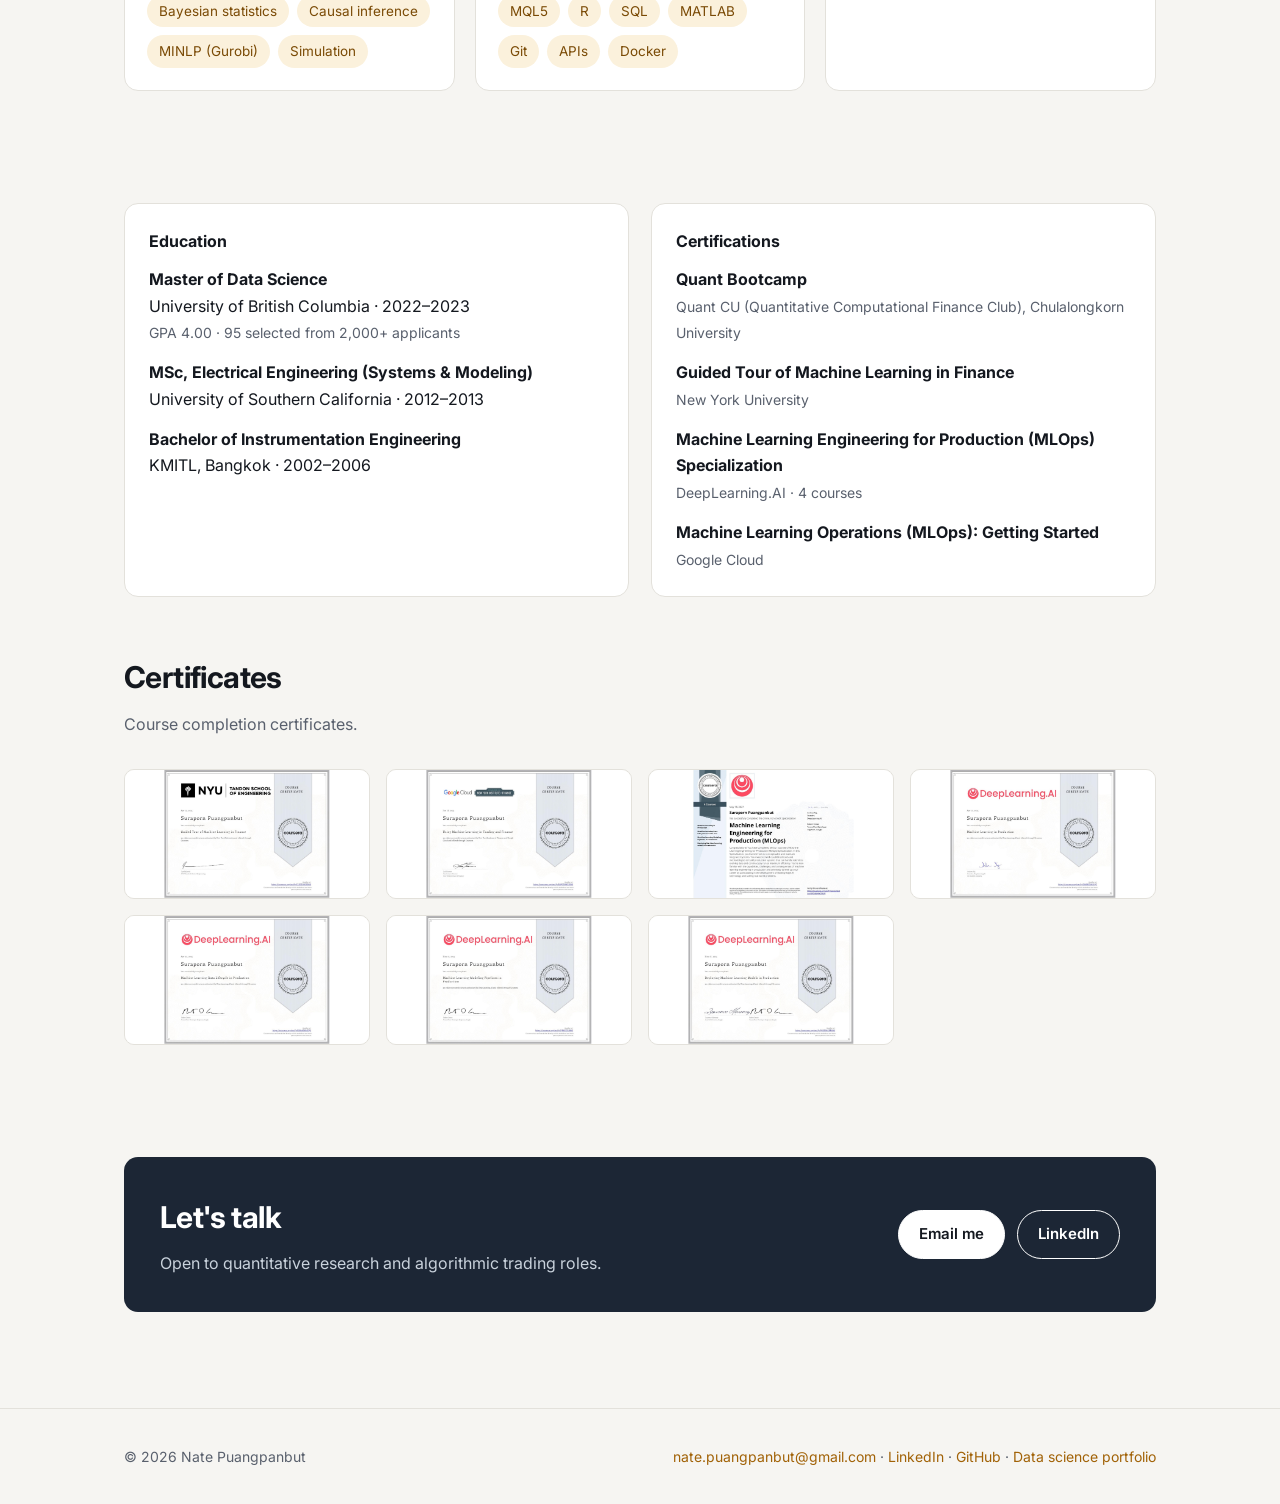
==== commit ebec70c4: "QuadBreak version history inside its panel Co-Authored-By: Claude Opus 5.5 <noreply@anthropic.com> C" ====
--- a/home.html
+++ b/home.html
@@ -130,20 +130,19 @@
 <p class="muted" style="margin:10px 0 4px;font-size:12.5px">R-multiples measure each strategy's signal quality independent of position size, so this table is the same for every risk profile. Strategy names and rules are kept private.</p>
 </div>
 
+<div class="qb-card" id="versions">
+<div class="qb-card-head"><b>Version history</b><span class="muted">each version shipped only after passing the research pipeline below</span></div>
+<div class="vh">
+<div><b>v1.00</b><span>First multi-strategy portfolio, built from fixed reward-to-risk research</span></div>
+<div><b>v1.20</b><span>Improved exits</span></div>
+<div><b>v1.30</b><span>Portfolio volatility targeting</span></div>
+<div><b>v1.40</b><span>Two new strategies, 7 in total</span></div>
+<div><b>v1.50</b><span>All 9 strategies combined at equal risk</span></div>
+<div class="now"><b>v1.60</b><span>Volatility targeting across all 9 strategies · now forward-testing on a live account</span></div>
+</div>
+</div>
+
 <p class="qb-foot">v1.60, simulated on 151M+ ticks from Jan 2025 to Nov 12, 2026, starting from $1,000. Stats use the raw-spread condition, the weakest of four tested. Sharpe and Sortino are annualized from daily returns. Calmar is the annualized compound return divided by max drawdown, and it's large because gains compound monthly. These are backtest results, not live performance, and simulated results don't guarantee future returns.</p>
-</div>
-</section>
-
-<section id="versions">
-<h2>QuadBreak version history</h2>
-<p class="sub">Each version shipped only after passing the research pipeline below.</p>
-<div class="timeline2">
-<div class="v"><b>v1.00</b><span>First multi-strategy portfolio, built from fixed reward-to-risk research</span></div>
-<div class="v"><b>v1.20</b><span>Improved exits</span></div>
-<div class="v"><b>v1.30</b><span>Portfolio volatility targeting</span></div>
-<div class="v"><b>v1.40</b><span>Two new strategies, 7 in total</span></div>
-<div class="v"><b>v1.50</b><span>All 9 strategies combined at equal risk</span></div>
-<div class="v now"><b>v1.60</b><span>Volatility targeting across all 9 strategies. Now forward-testing on a live account</span></div>
 </div>
 </section>
 
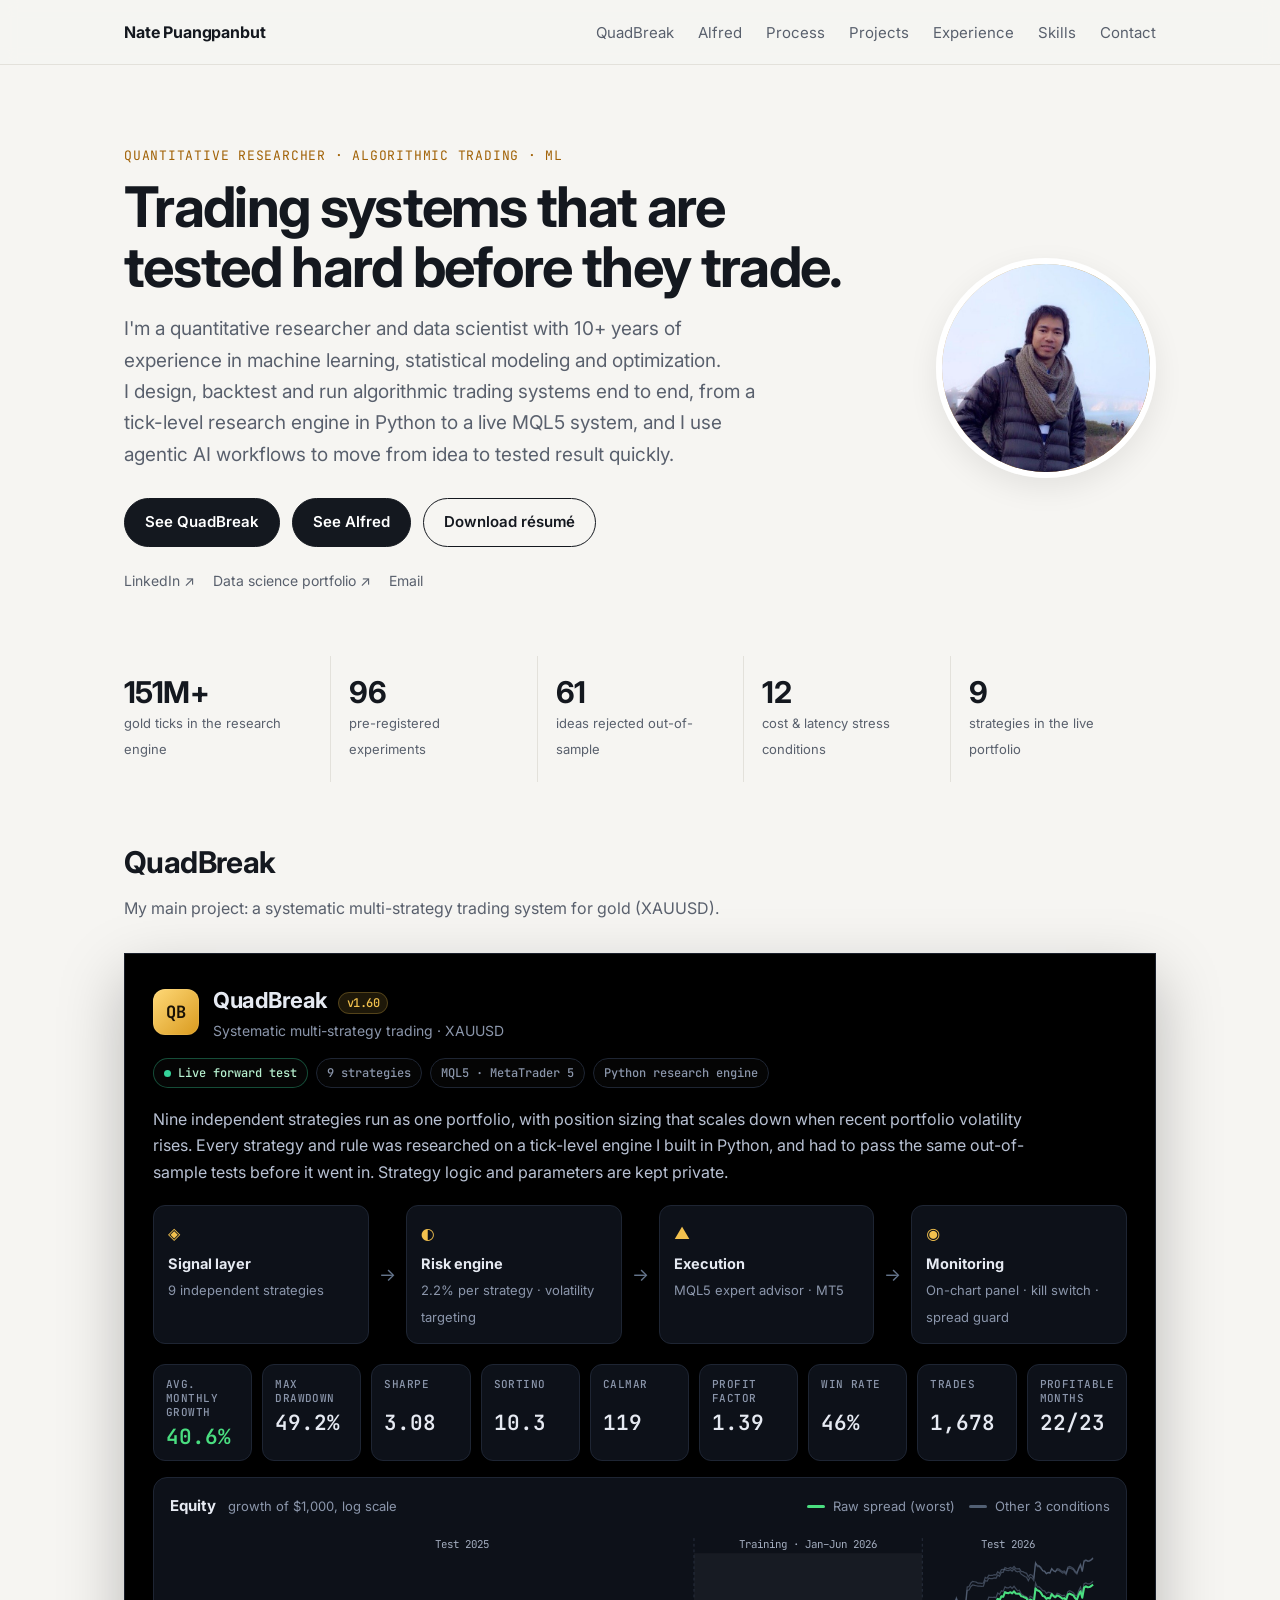
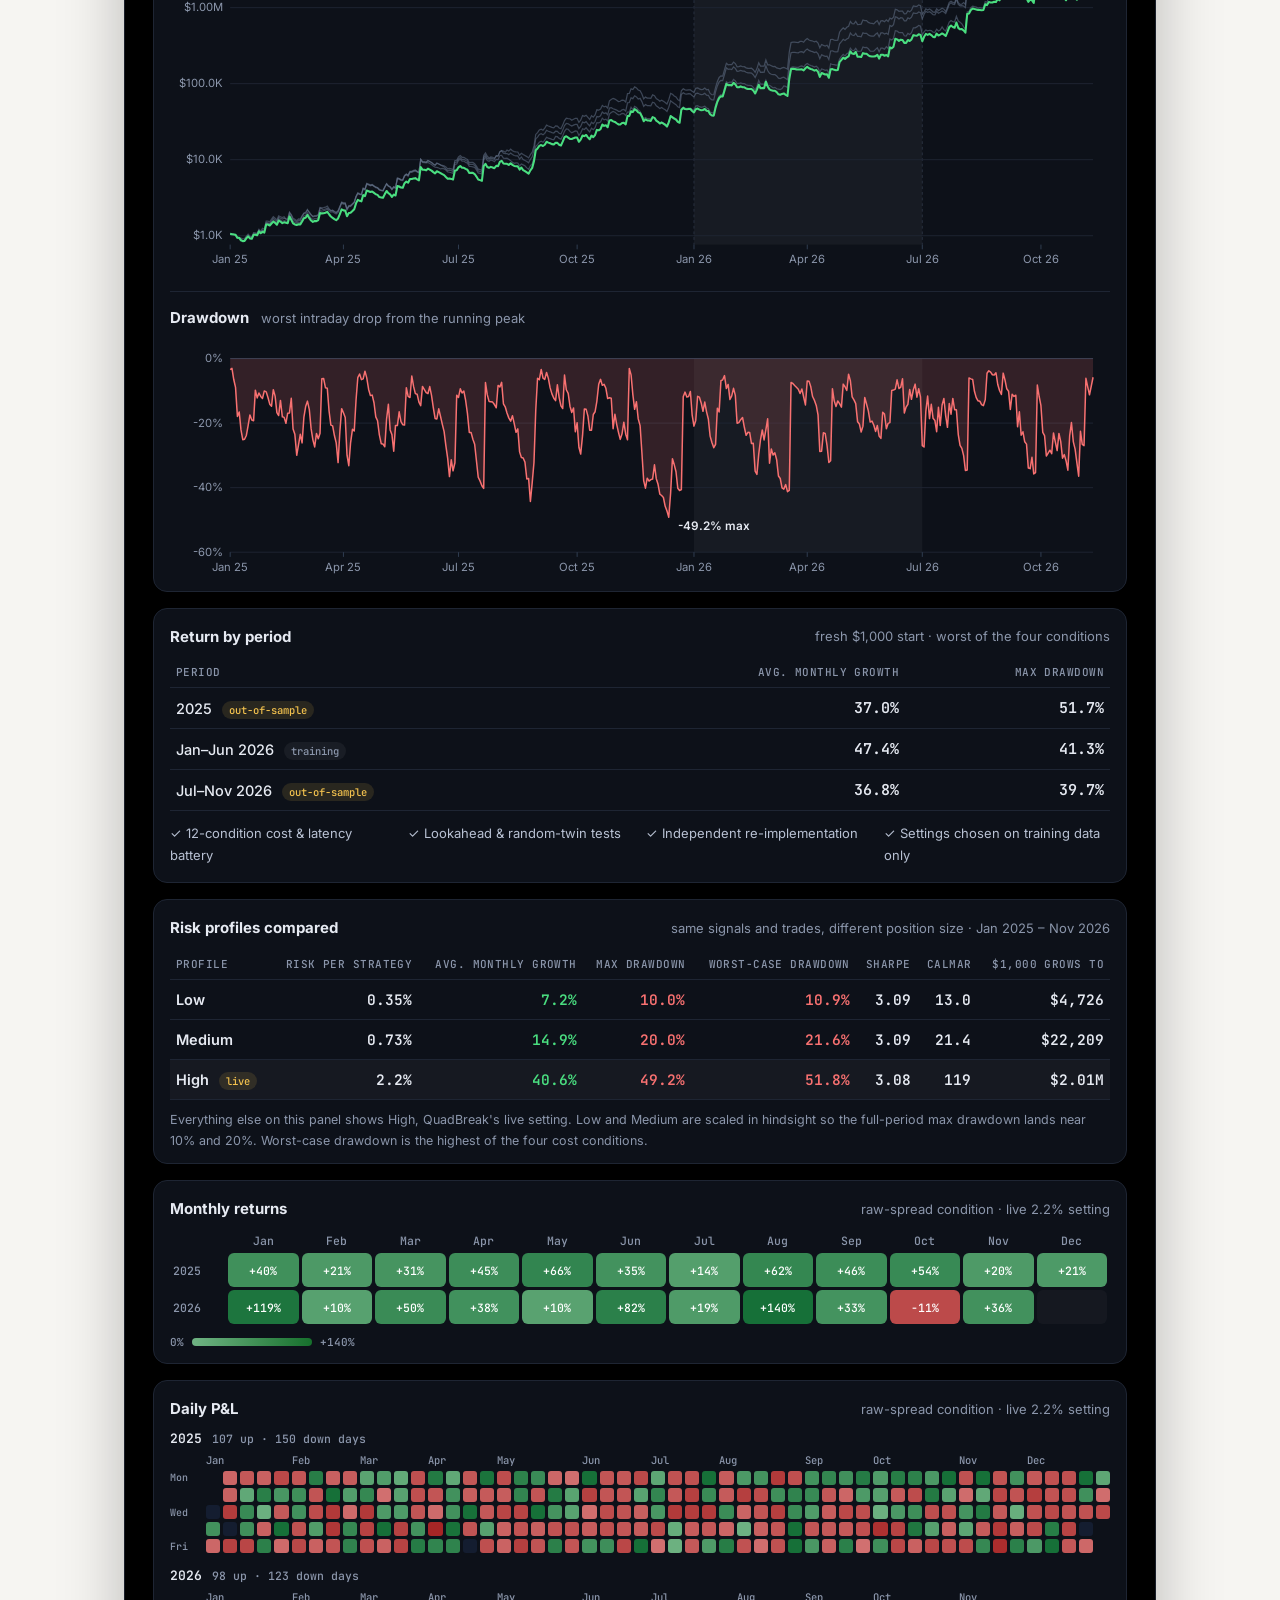
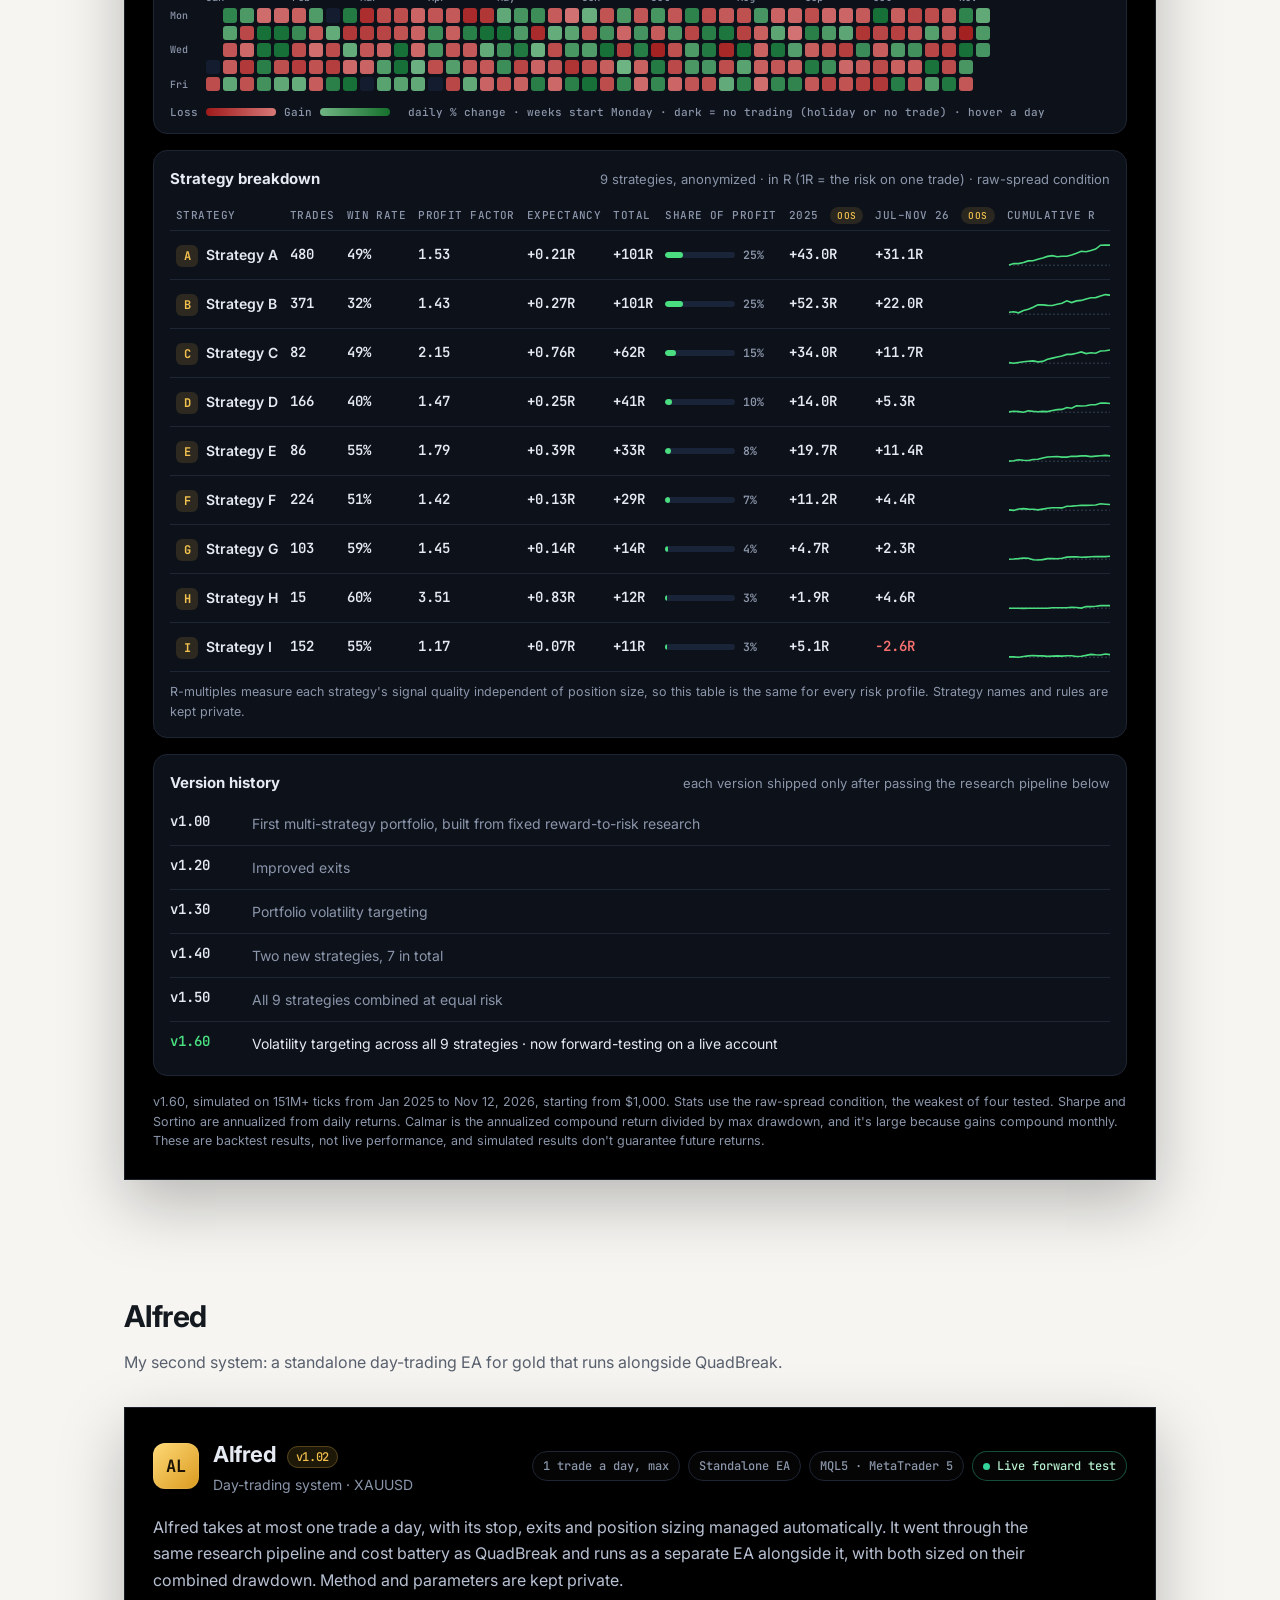
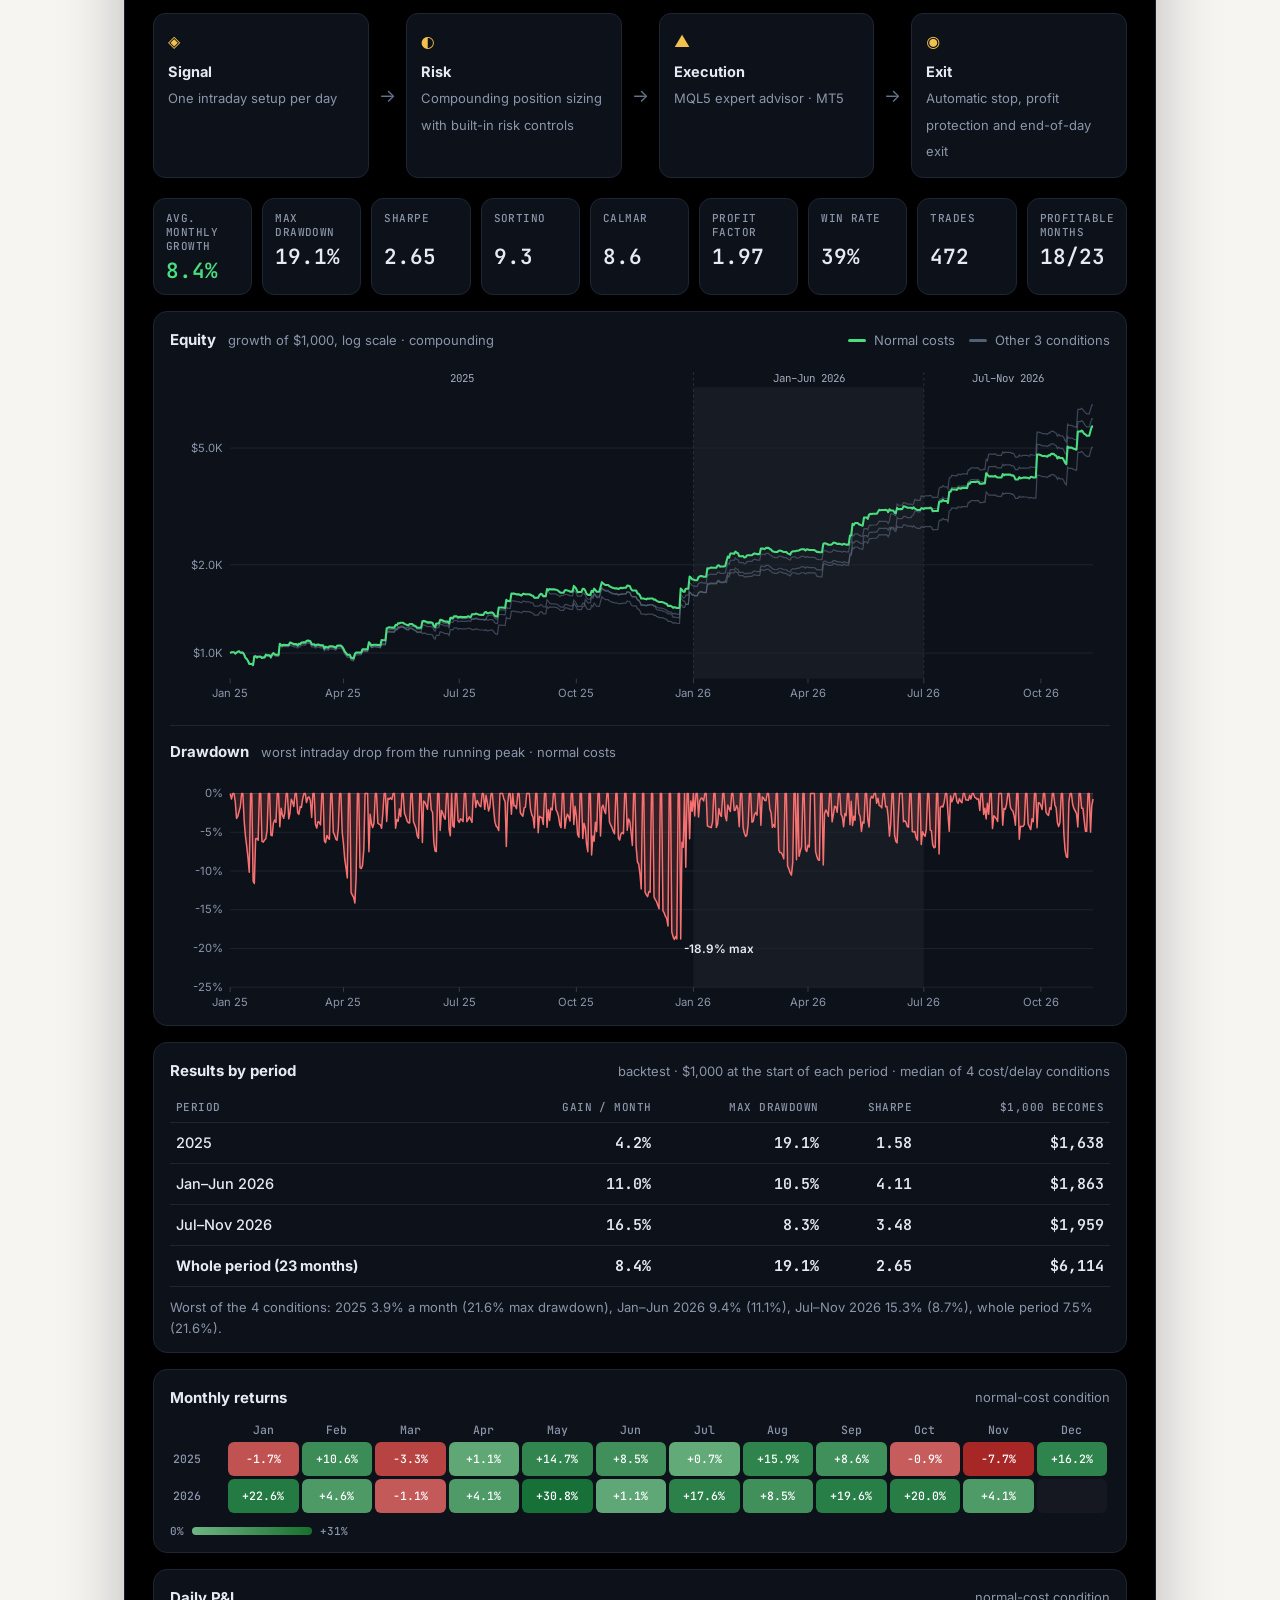
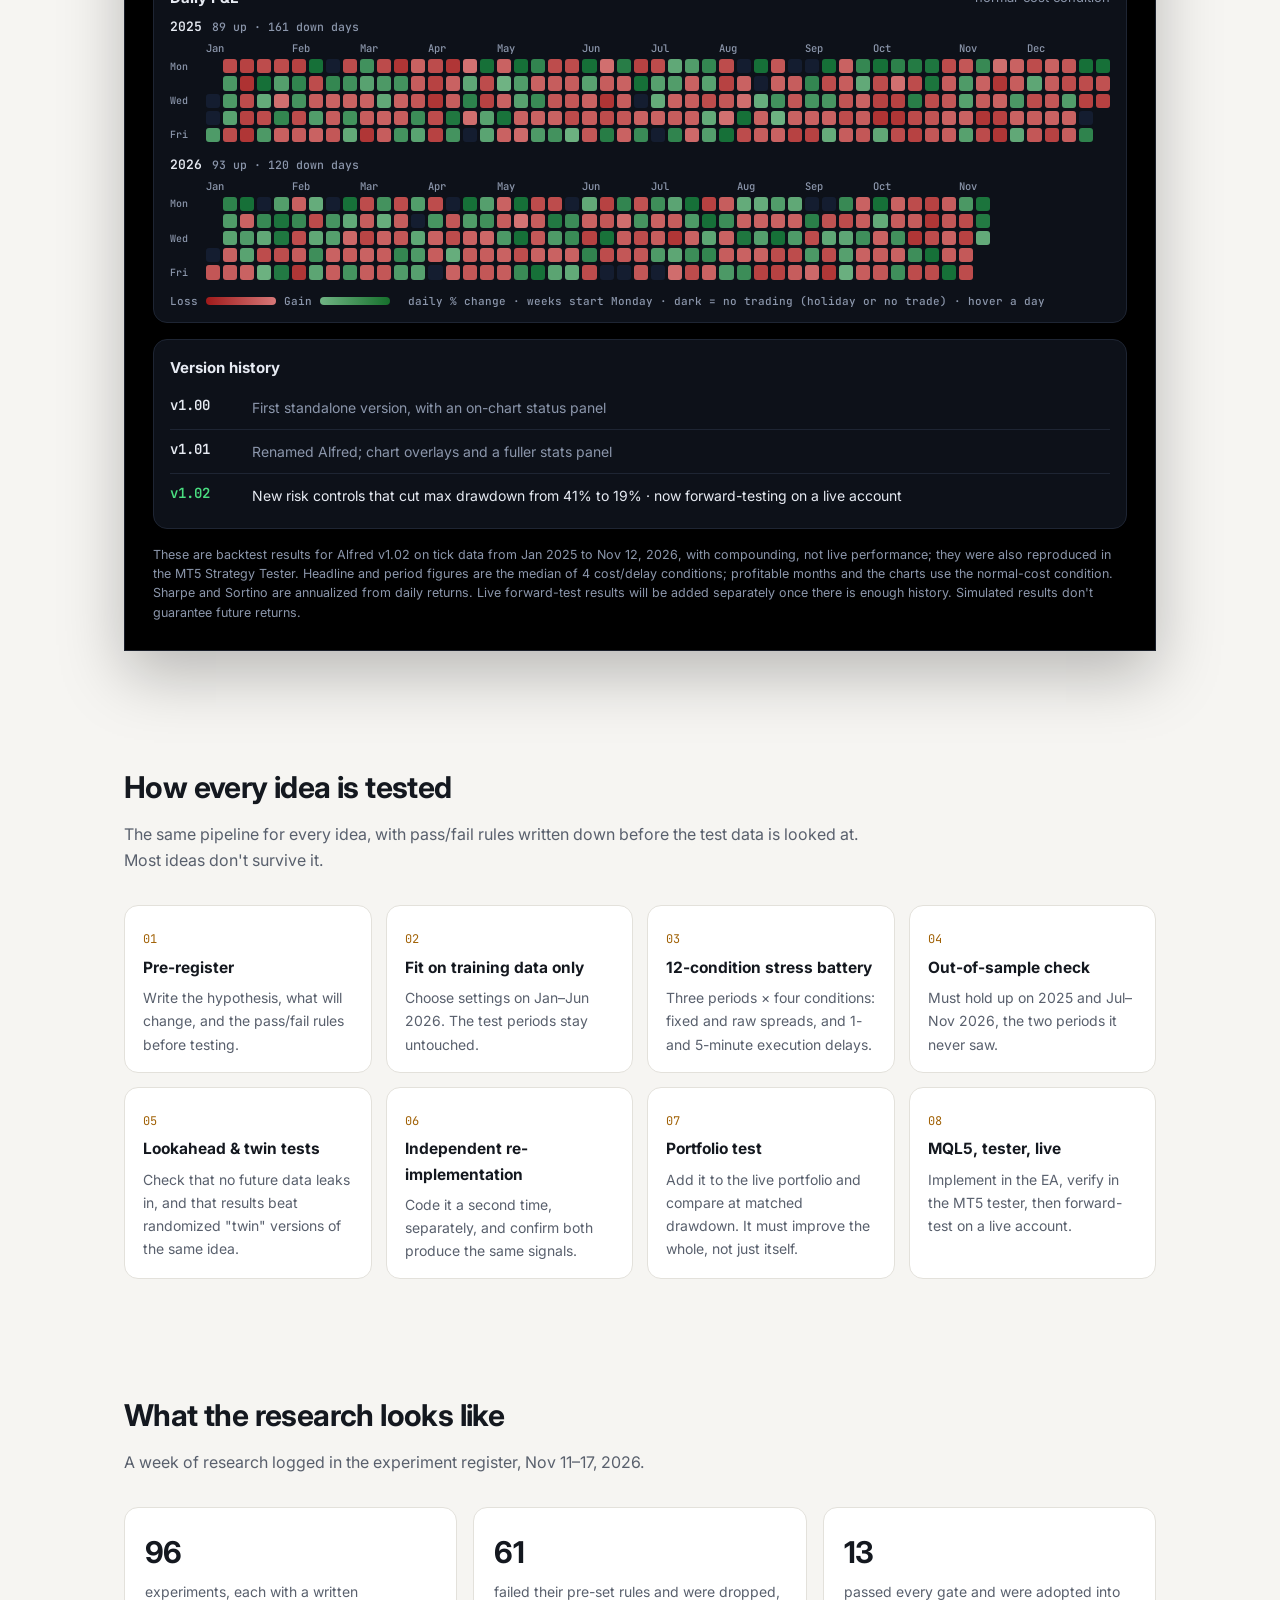
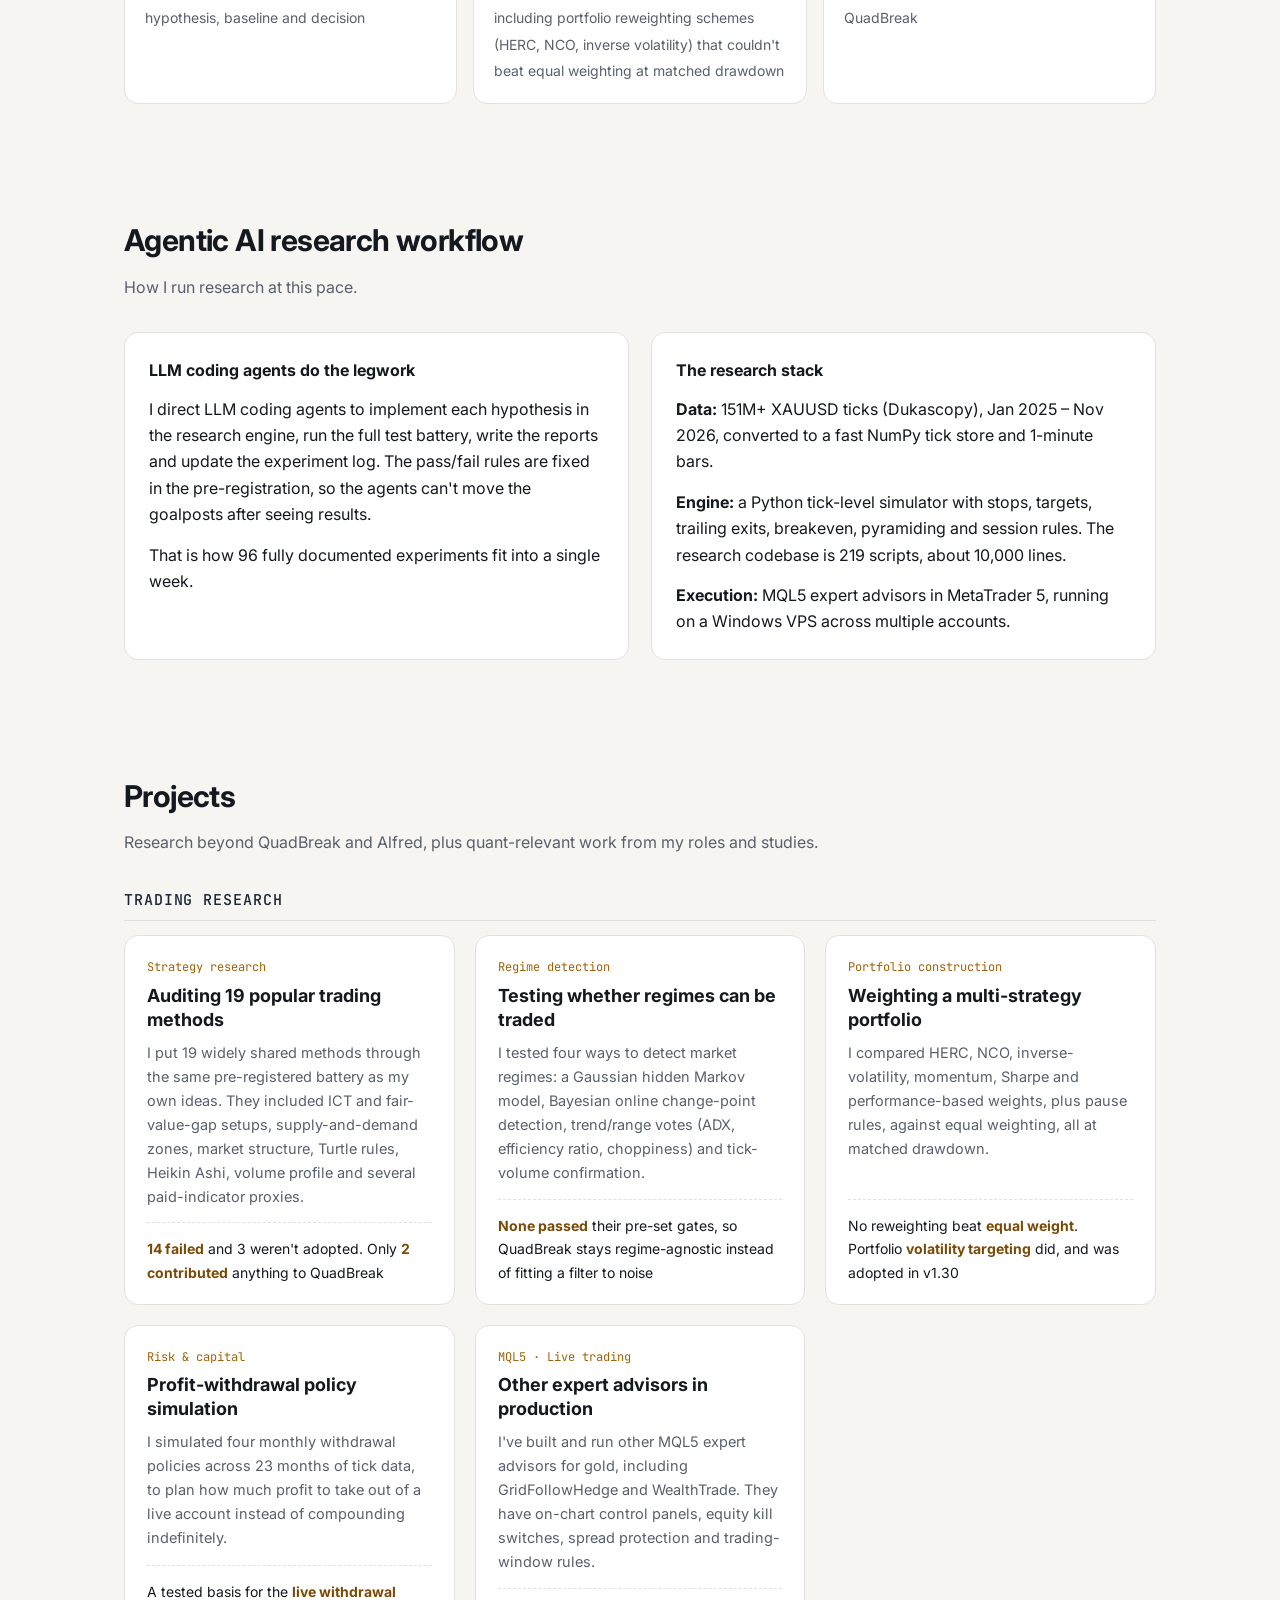
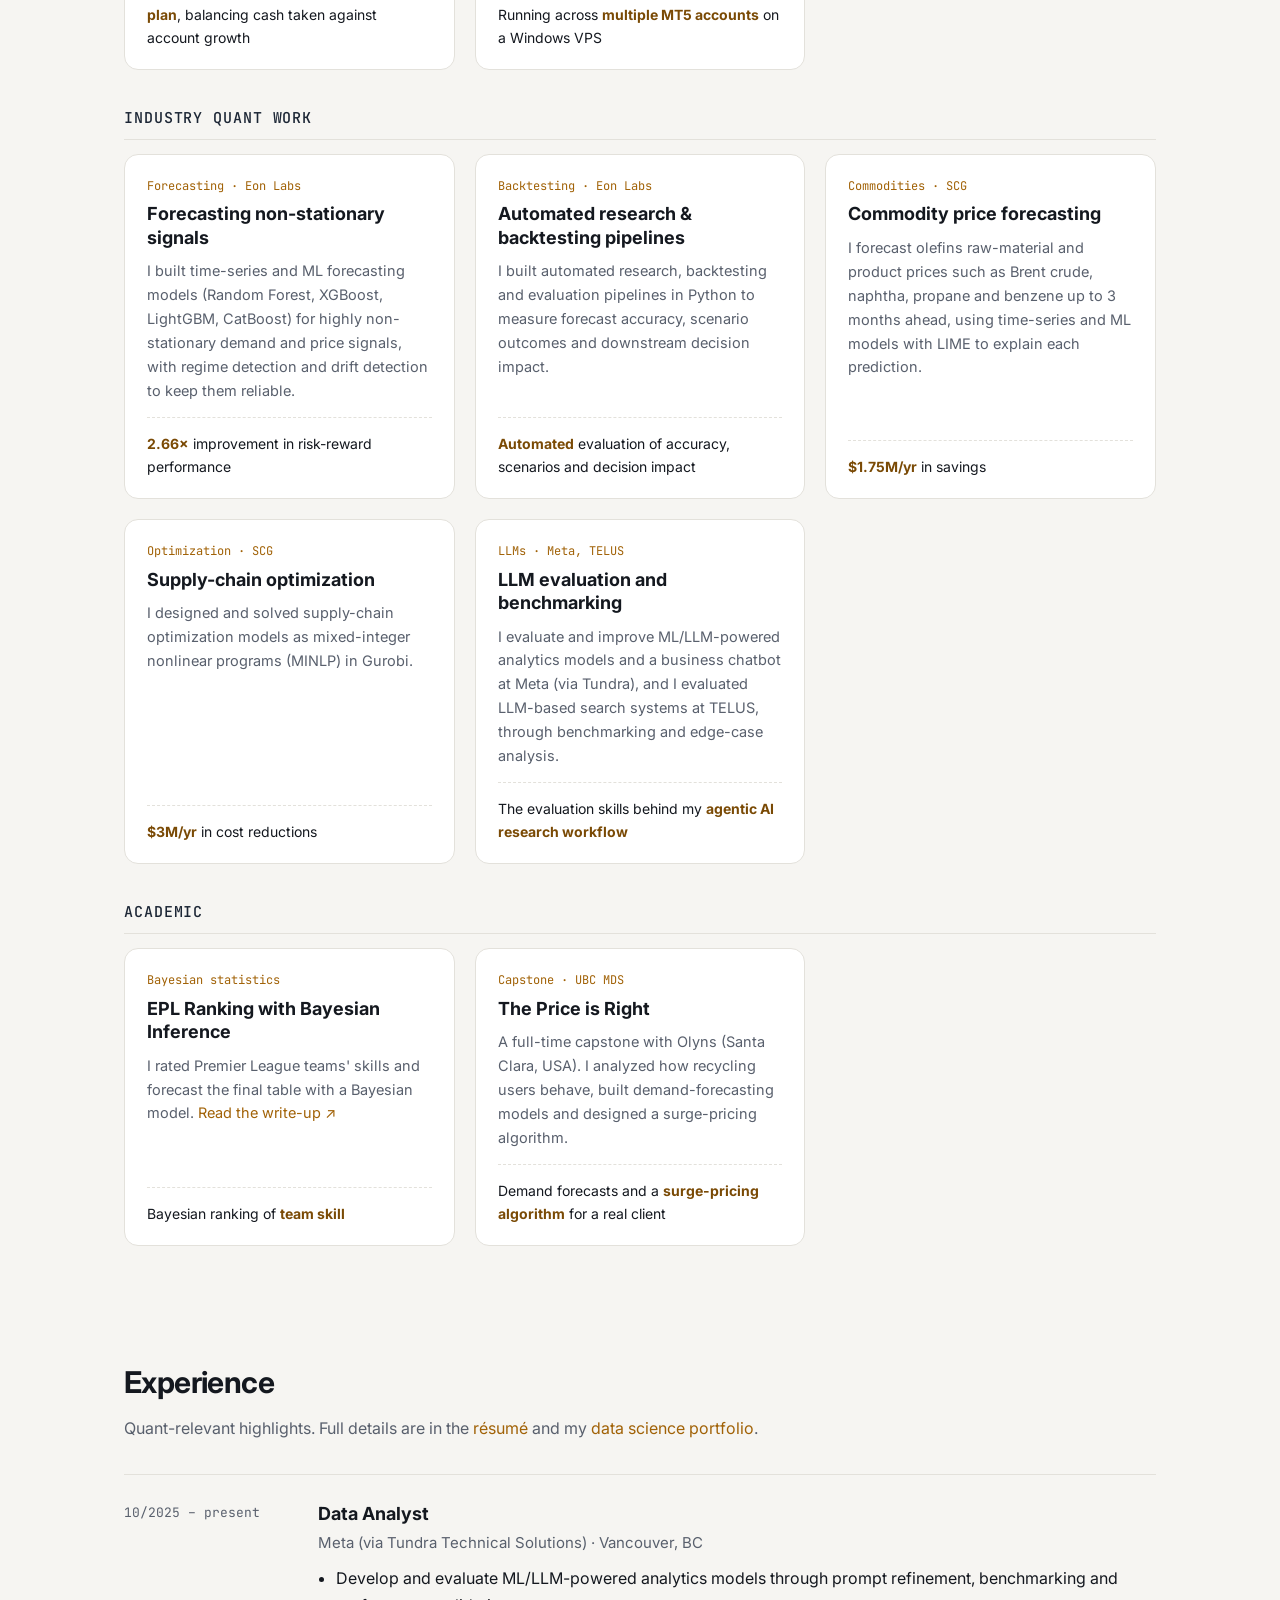
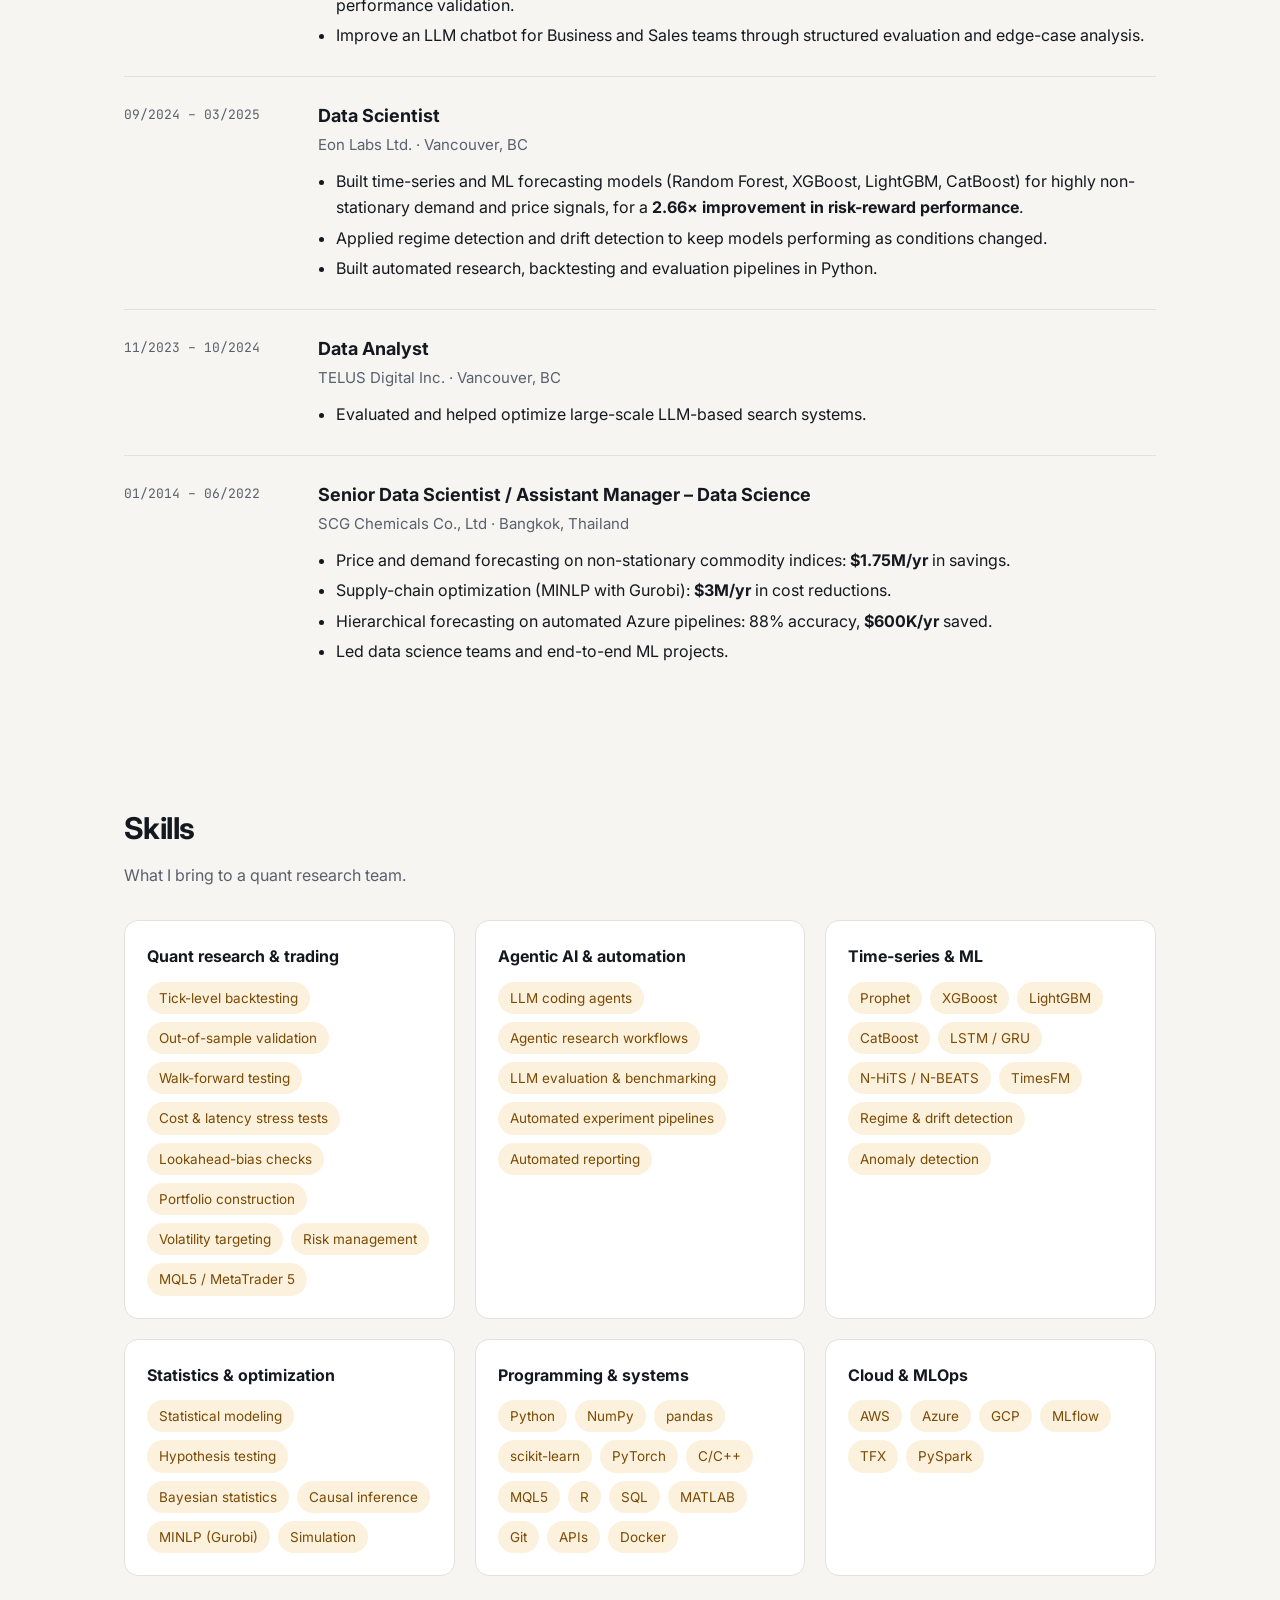
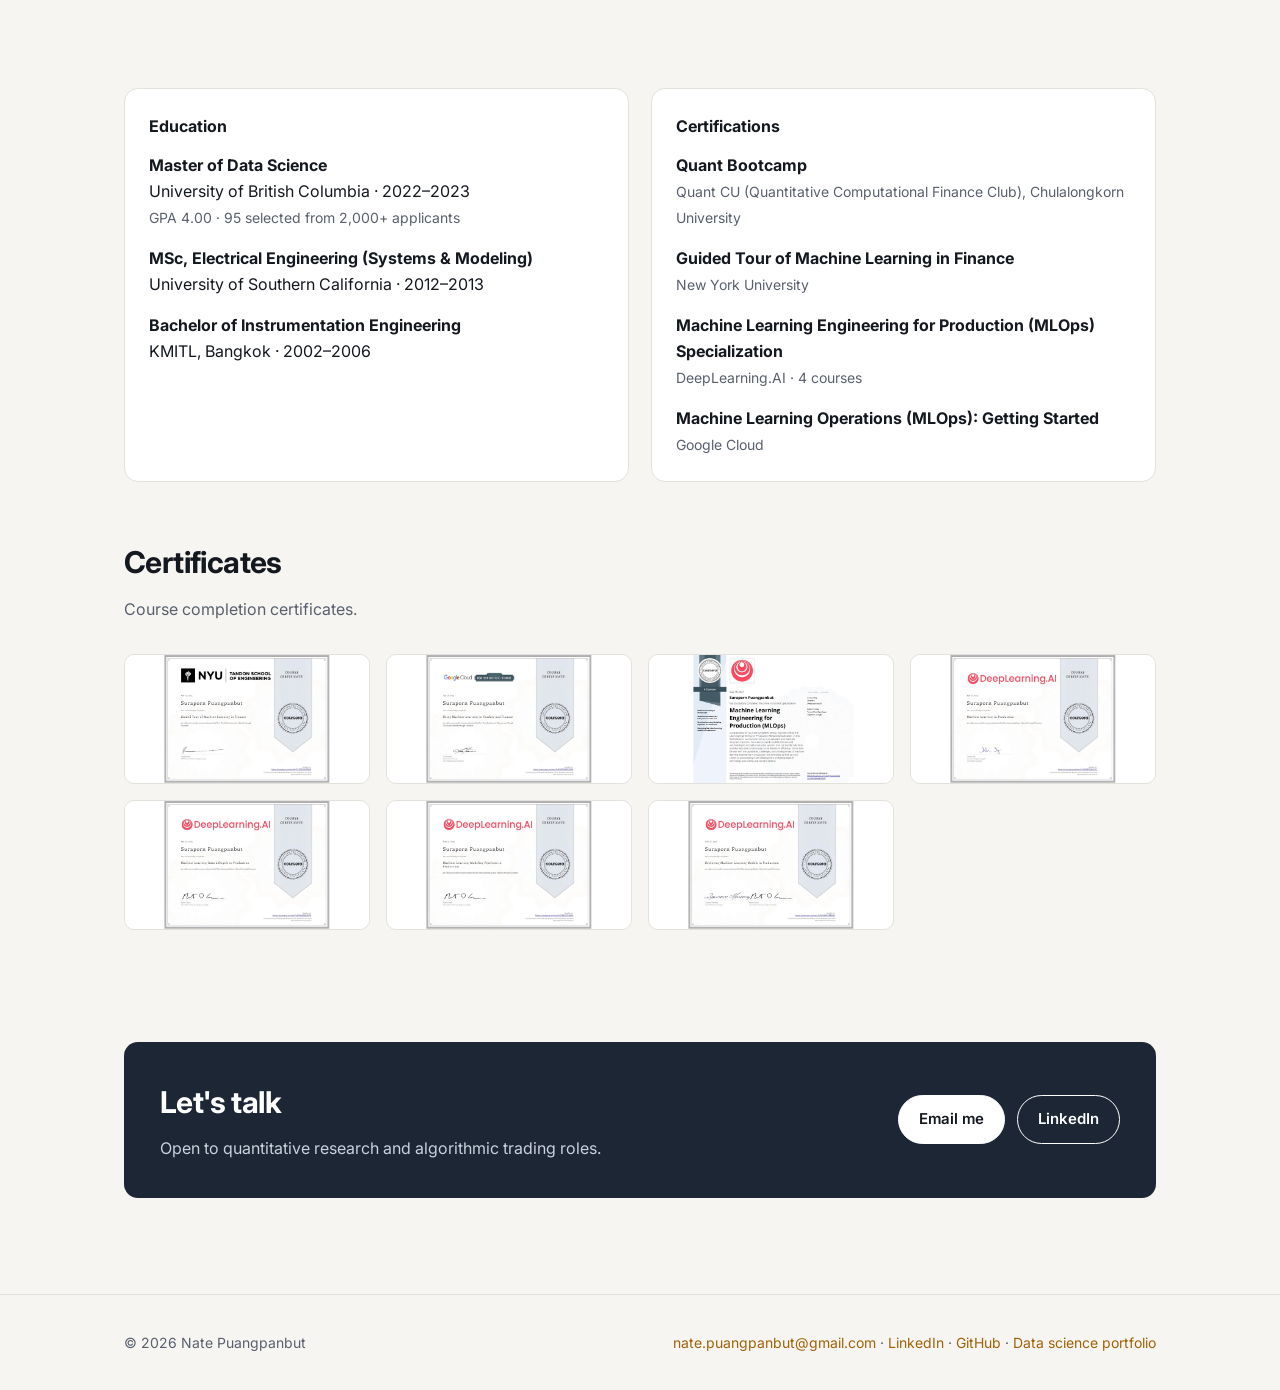
==== commit 71c5acdf: "Alfred: hide exact settings and method details; resume v7 Co-Authored-By: Claude Opus 5.5 <noreply@a" ====
--- a/home.html
+++ b/home.html
@@ -25,7 +25,7 @@
 <div class="eyebrow">Quantitative Researcher · Algorithmic Trading · ML</div>
 <h1>Trading systems that are tested hard before they trade.</h1>
 <p class="lead">I'm a quantitative researcher and data scientist with 10+ years of experience in machine learning, statistical modeling and optimization. I&nbsp;design, backtest and run algorithmic trading systems end to end, from a tick-level research engine in Python to a live MQL5 system, and I use agentic AI workflows to move from idea to tested result quickly.</p>
-<div class="btns"><a class="btn primary" href="#quadbreak">See QuadBreak</a><a class="btn primary" href="#alfred">See Alfred</a><a class="btn" href="files/resume.pdf?v=7" target="_blank">Download résumé</a></div>
+<div class="btns"><a class="btn primary" href="#quadbreak">See QuadBreak</a><a class="btn primary" href="#alfred">See Alfred</a><a class="btn" href="files/resume.pdf?v=8" target="_blank">Download résumé</a></div>
 <div class="socials">
 <a href="https://www.linkedin.com/in/suraporn/" target="_blank" rel="noopener">LinkedIn ↗</a>
 <a href="https://suraporn.github.io/ds/" target="_blank" rel="noopener">Data science portfolio ↗</a>
@@ -156,16 +156,16 @@
 <div class="qb-pills"><span class="pill">1 trade a day, max</span><span class="pill">Standalone EA</span><span class="pill">MQL5 · MetaTrader 5</span><span class="pill live"><i></i>Live forward test</span></div>
 </div>
 
-<p class="qb-intro">Alfred takes at most one trade a day. Its stop, profit lock and end-of-day exit are managed automatically, and it trades smaller on days with below-usual market activity. It went through the same research pipeline and cost battery as QuadBreak, and runs as a separate EA because it overlaps QuadBreak's breakout strategies. Both are sized on their combined drawdown. Method and parameters are kept private.</p>
+<p class="qb-intro">Alfred takes at most one trade a day, with its stop, exits and position sizing managed automatically. It went through the same research pipeline and cost battery as QuadBreak and runs as a separate EA alongside it, with both sized on their combined drawdown. Method and parameters are kept private.</p>
 
 <div class="qb-arch">
-<div class="mod"><div class="ic">◈</div><b>Signal</b><span>One intraday setup, first signal of the day only</span></div>
-<div class="arrow">→</div>
-<div class="mod"><div class="ic">◐</div><b>Risk</b><span>1% of balance per trade (×0.25 on quiet days) · recovery ×1.5, up to 2 steps</span></div>
+<div class="mod"><div class="ic">◈</div><b>Signal</b><span>One intraday setup per day</span></div>
+<div class="arrow">→</div>
+<div class="mod"><div class="ic">◐</div><b>Risk</b><span>Compounding position sizing with built-in risk controls</span></div>
 <div class="arrow">→</div>
 <div class="mod"><div class="ic">▲</div><b>Execution</b><span>MQL5 expert advisor · MT5</span></div>
 <div class="arrow">→</div>
-<div class="mod"><div class="ic">◉</div><b>Exit</b><span>Automatic stop · profit lock at +3R · flat by end of day</span></div>
+<div class="mod"><div class="ic">◉</div><b>Exit</b><span>Automatic stop, profit protection and end-of-day exit</span></div>
 </div>
 
 <div class="qb-kpis">
@@ -179,7 +179,6 @@
 <div><span>Trades</span><b>472</b></div>
 <div><span>Profitable months</span><b>18/23</b></div>
 </div>
-<p class="al-settings"><b>Settings:</b> 1% of balance per trade (×0.25 on quiet days); recovery sizing ×1.5 up to 2 steps; profit lock at +3R. Compounding.</p>
 
 <div class="qb-card">
 <div class="qb-card-head"><b>Equity <span class="muted">growth of $1,000, log scale · compounding</span></b>
@@ -219,12 +218,12 @@
 <div class="qb-card-head"><b>Version history</b></div>
 <div class="vh">
 <div><b>v1.00</b><span>First standalone version, with an on-chart status panel</span></div>
-<div><b>v1.01</b><span>Renamed Alfred; today's stop and entry lines drawn on the chart; daily, monthly and all-time stats on the panel</span></div>
-<div class="now"><b>v1.02</b><span>Recovery sizing capped at 2 steps, profit lock at +3R and quiet-day sizing, cutting max drawdown from 41% to 19% · now forward-testing on a live account</span></div>
-</div>
-</div>
-
-<p class="qb-foot">These are backtest results for Alfred v1.02 on tick data from Jan 2025 to Nov 12, 2026, with compounding at the settings above, not live performance; they were also reproduced in the MT5 Strategy Tester. Headline and period figures are the median of 4 cost/delay conditions; profitable months and the charts use the normal-cost condition. Sharpe and Sortino are annualized from daily returns. Live forward-test results will be added separately once there is enough history. Simulated results don't guarantee future returns.</p>
+<div><b>v1.01</b><span>Renamed Alfred; chart overlays and a fuller stats panel</span></div>
+<div class="now"><b>v1.02</b><span>New risk controls that cut max drawdown from 41% to 19% · now forward-testing on a live account</span></div>
+</div>
+</div>
+
+<p class="qb-foot">These are backtest results for Alfred v1.02 on tick data from Jan 2025 to Nov 12, 2026, with compounding, not live performance; they were also reproduced in the MT5 Strategy Tester. Headline and period figures are the median of 4 cost/delay conditions; profitable months and the charts use the normal-cost condition. Sharpe and Sortino are annualized from daily returns. Live forward-test results will be added separately once there is enough history. Simulated results don't guarantee future returns.</p>
 </div>
 </section>
 
@@ -335,7 +334,7 @@
 
 <section id="experience">
 <h2>Experience</h2>
-<p class="sub">Quant-relevant highlights. Full details are in the <a href="files/resume.pdf?v=7" target="_blank">résumé</a> and my <a href="https://suraporn.github.io/ds/" target="_blank" rel="noopener">data science portfolio</a>.</p>
+<p class="sub">Quant-relevant highlights. Full details are in the <a href="files/resume.pdf?v=8" target="_blank">résumé</a> and my <a href="https://suraporn.github.io/ds/" target="_blank" rel="noopener">data science portfolio</a>.</p>
 <div class="timeline">
 <div class="job"><div class="when">10/2025 – present</div><div>
 <h3>Data Analyst</h3><div class="org">Meta (via Tundra Technical Solutions) · Vancouver, BC</div>
